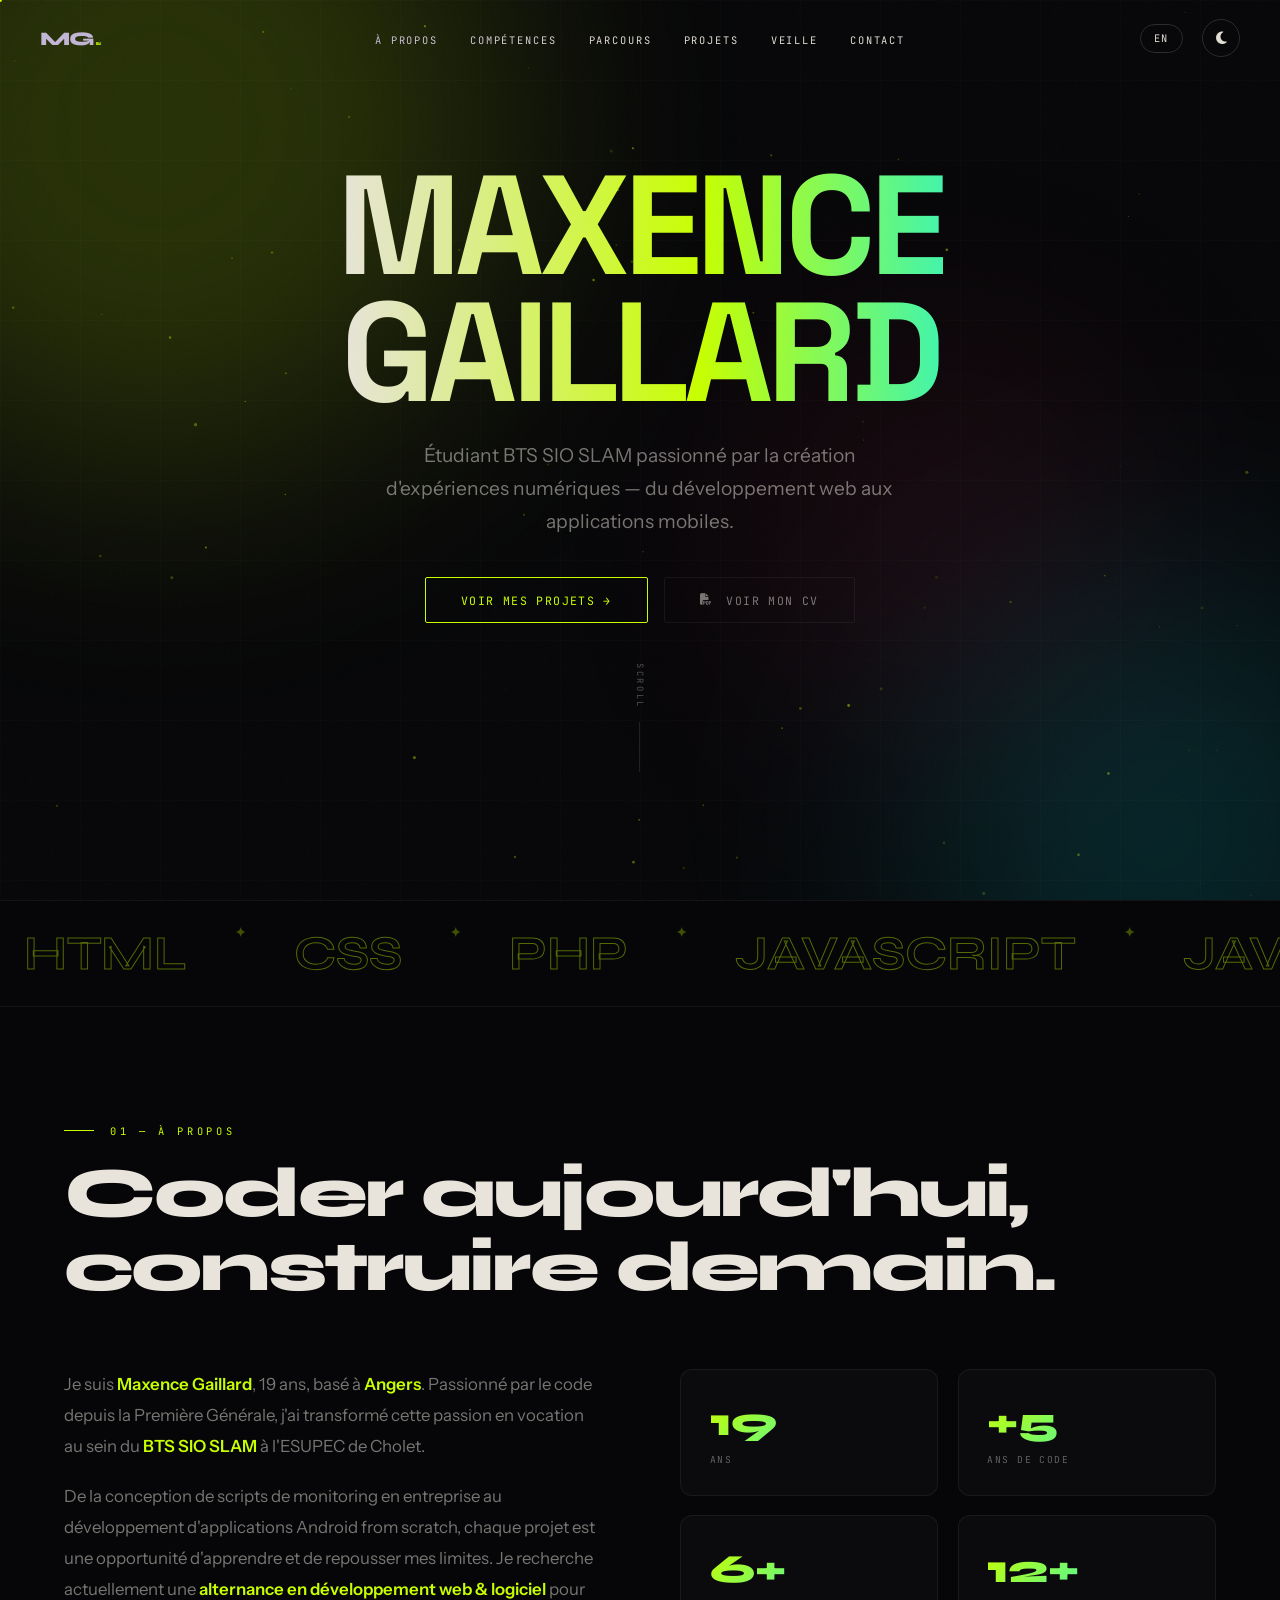
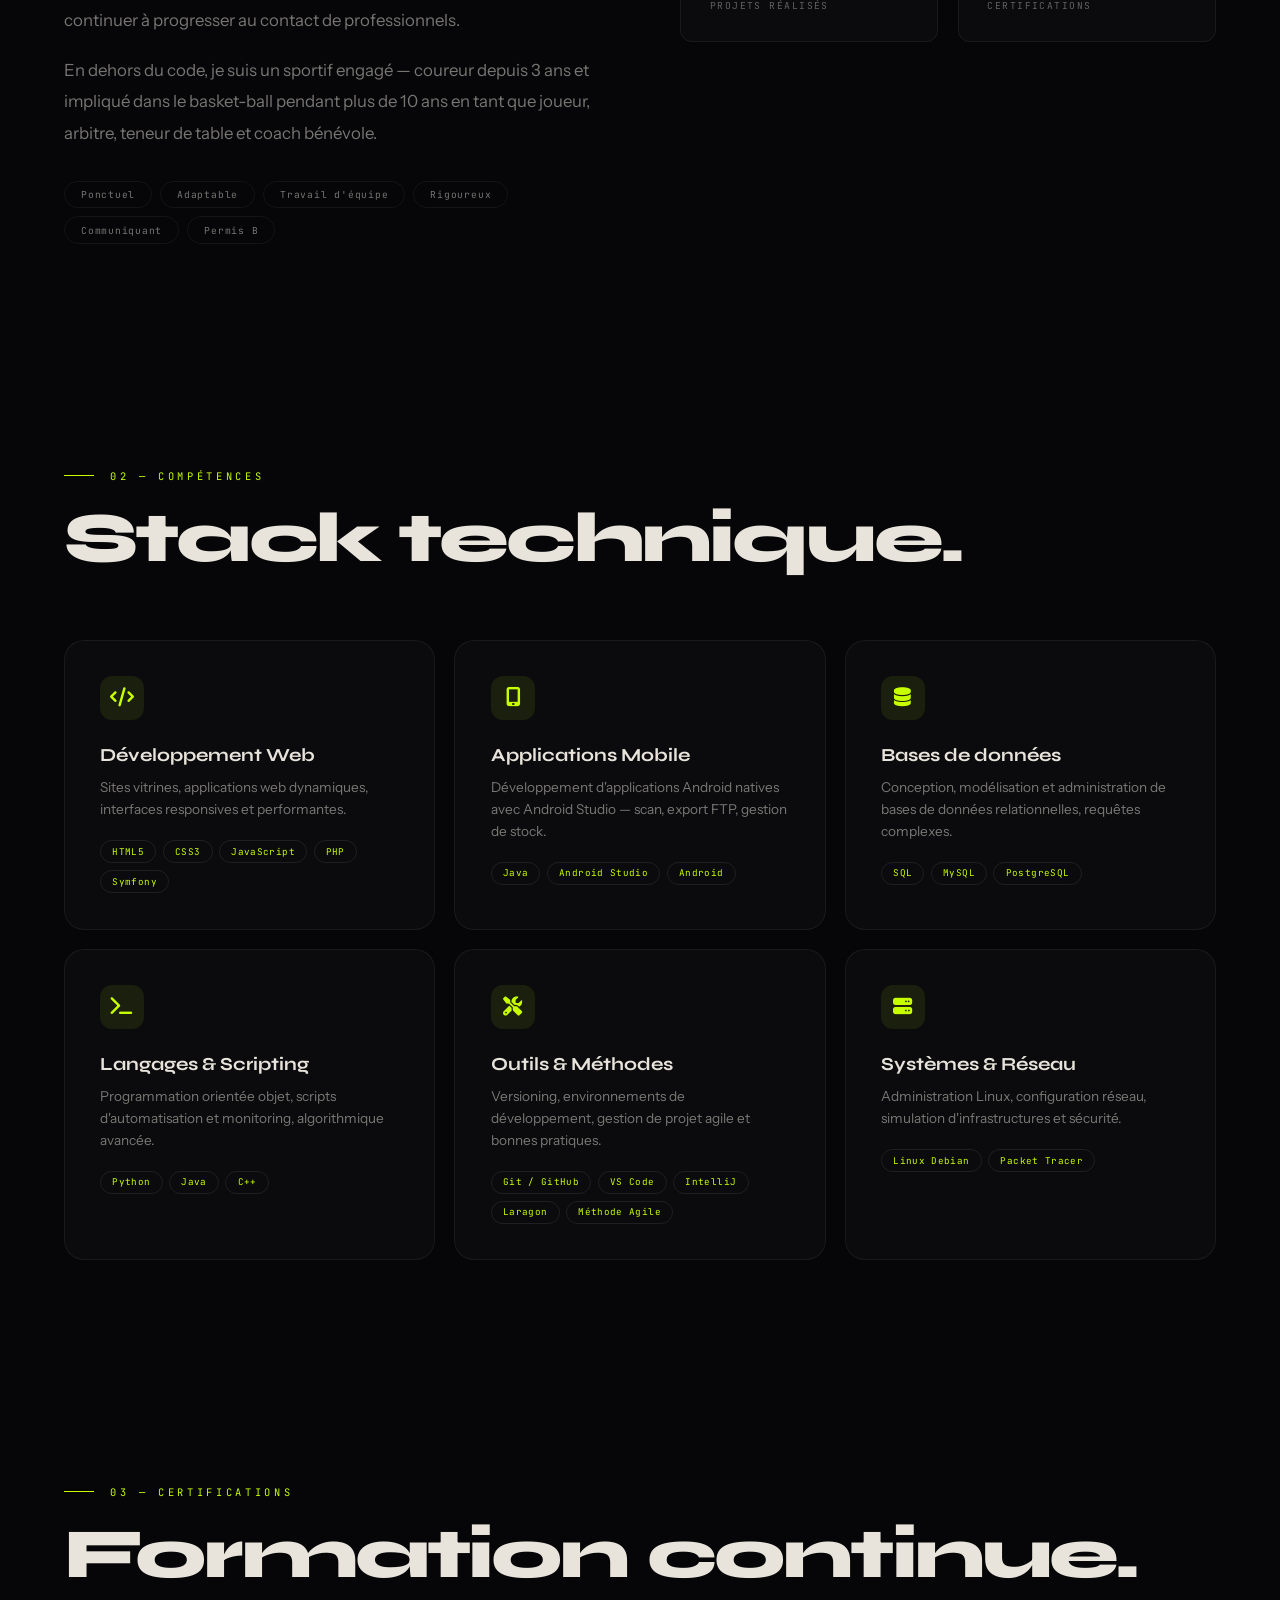
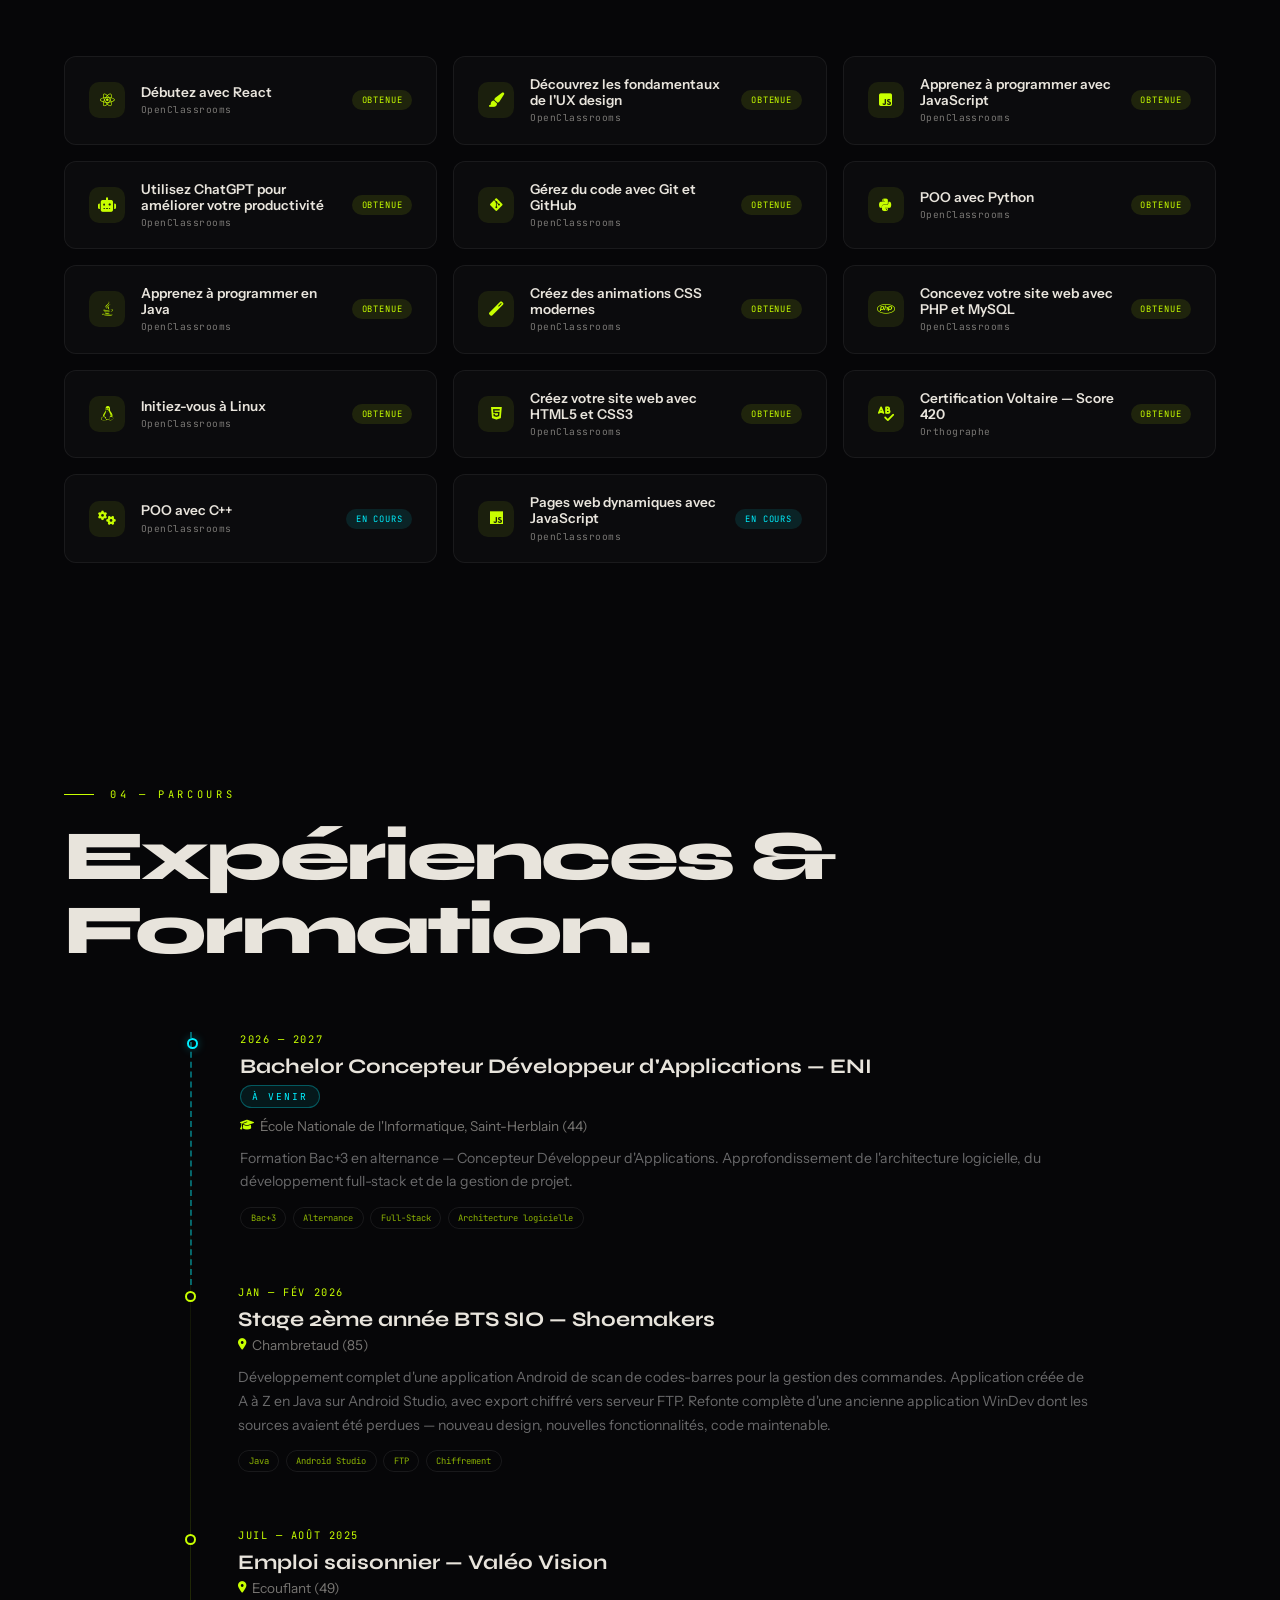
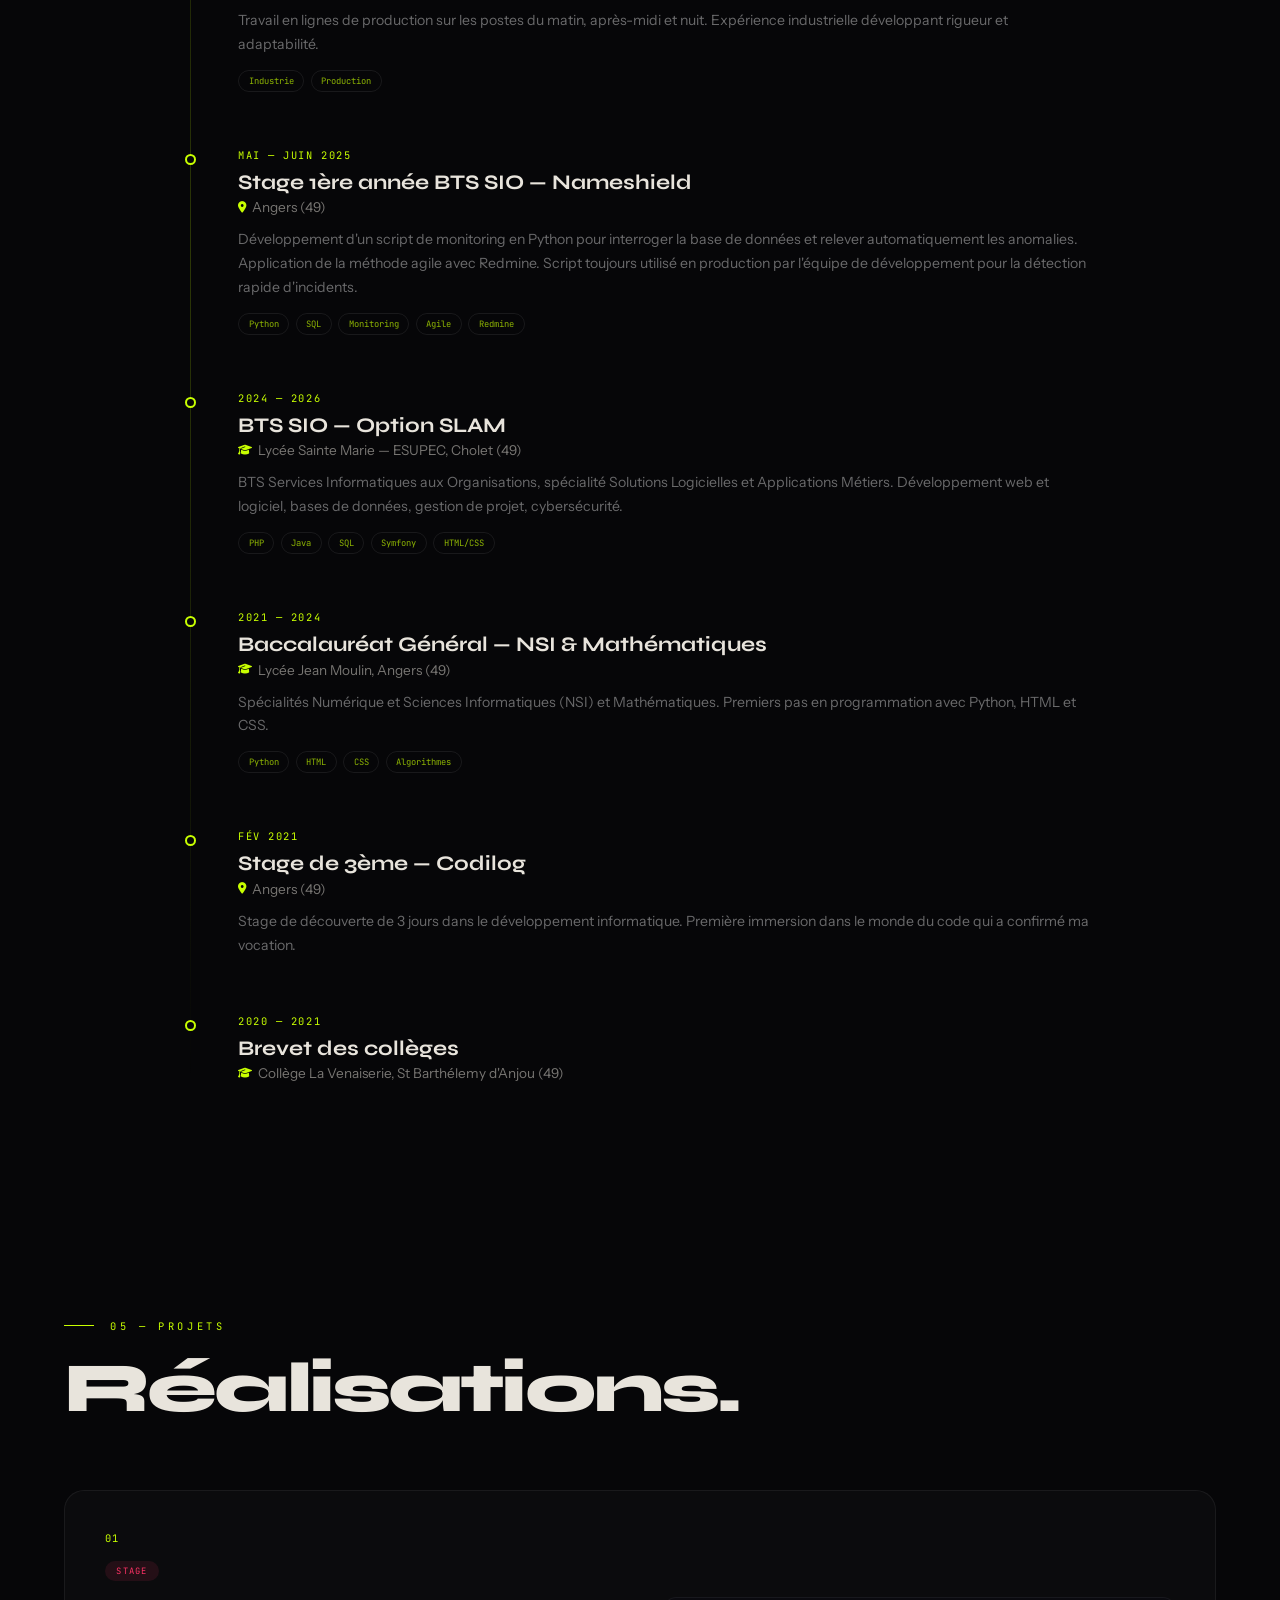
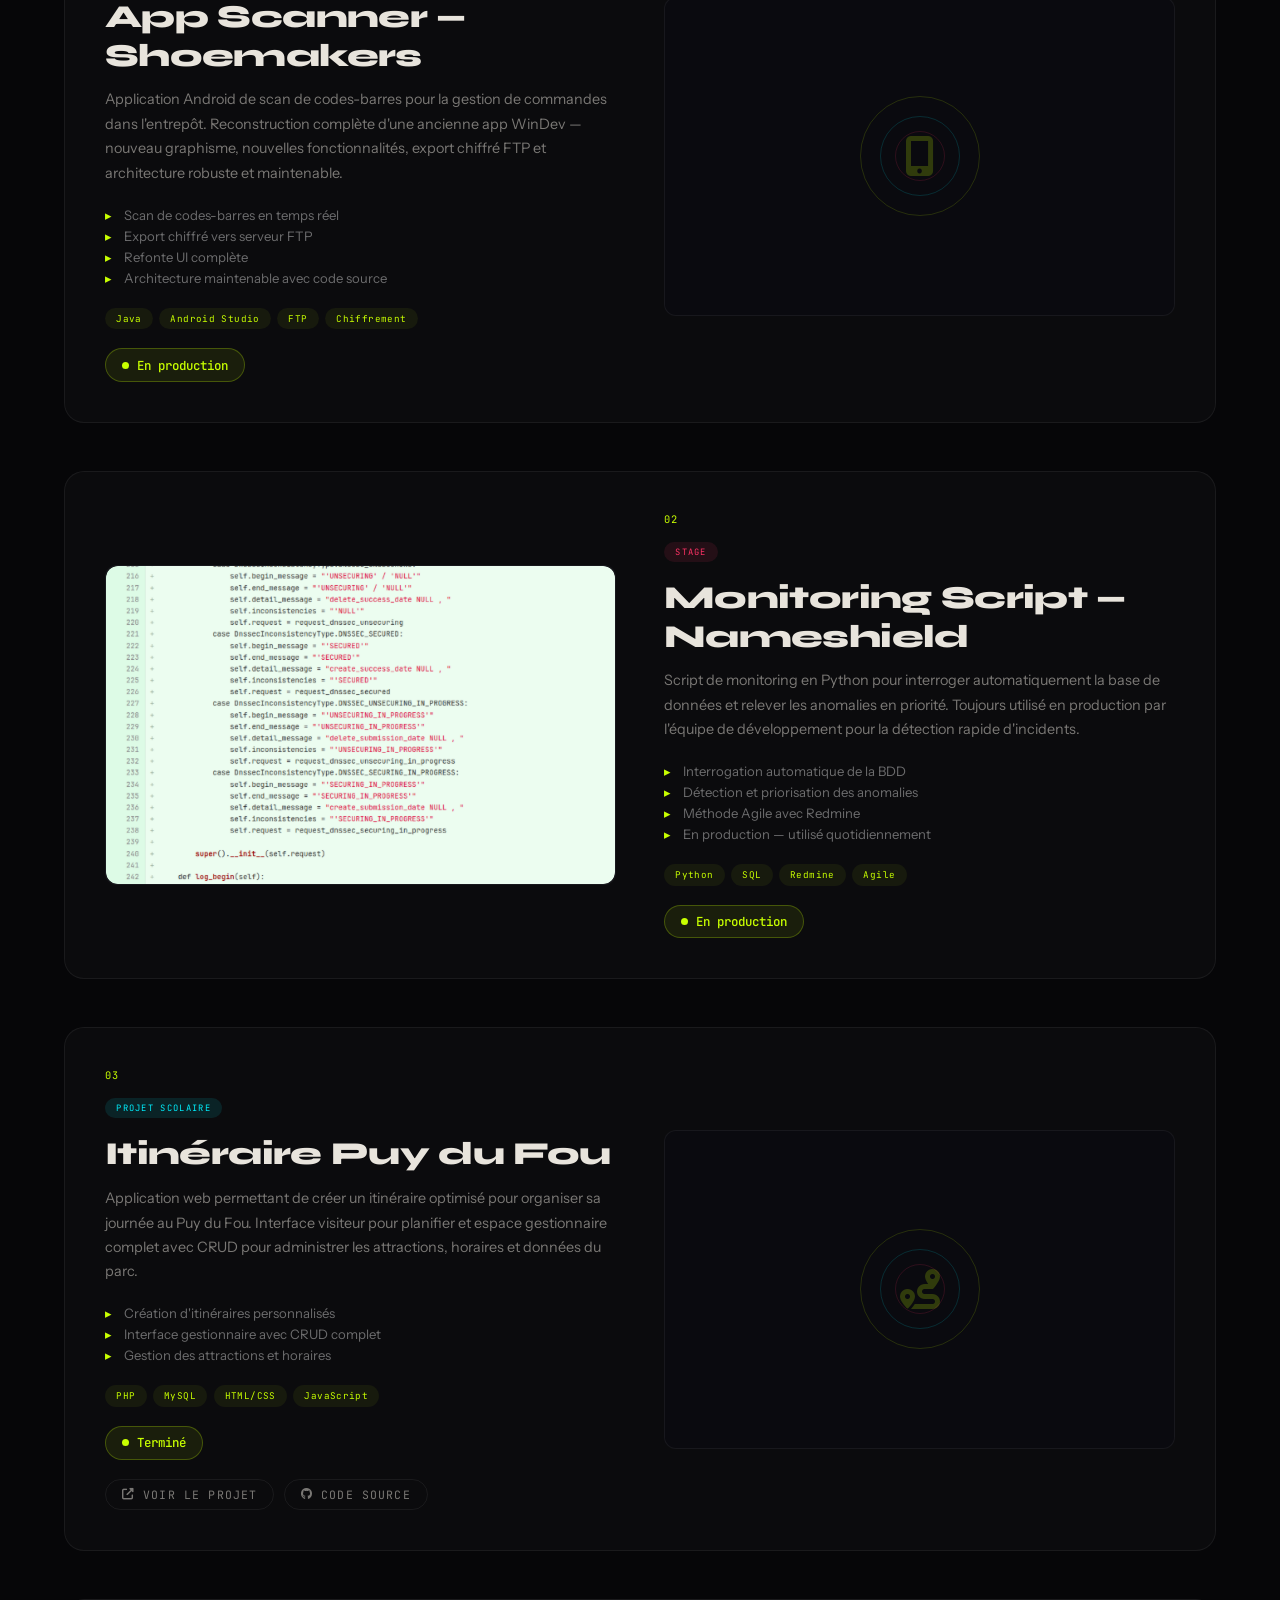
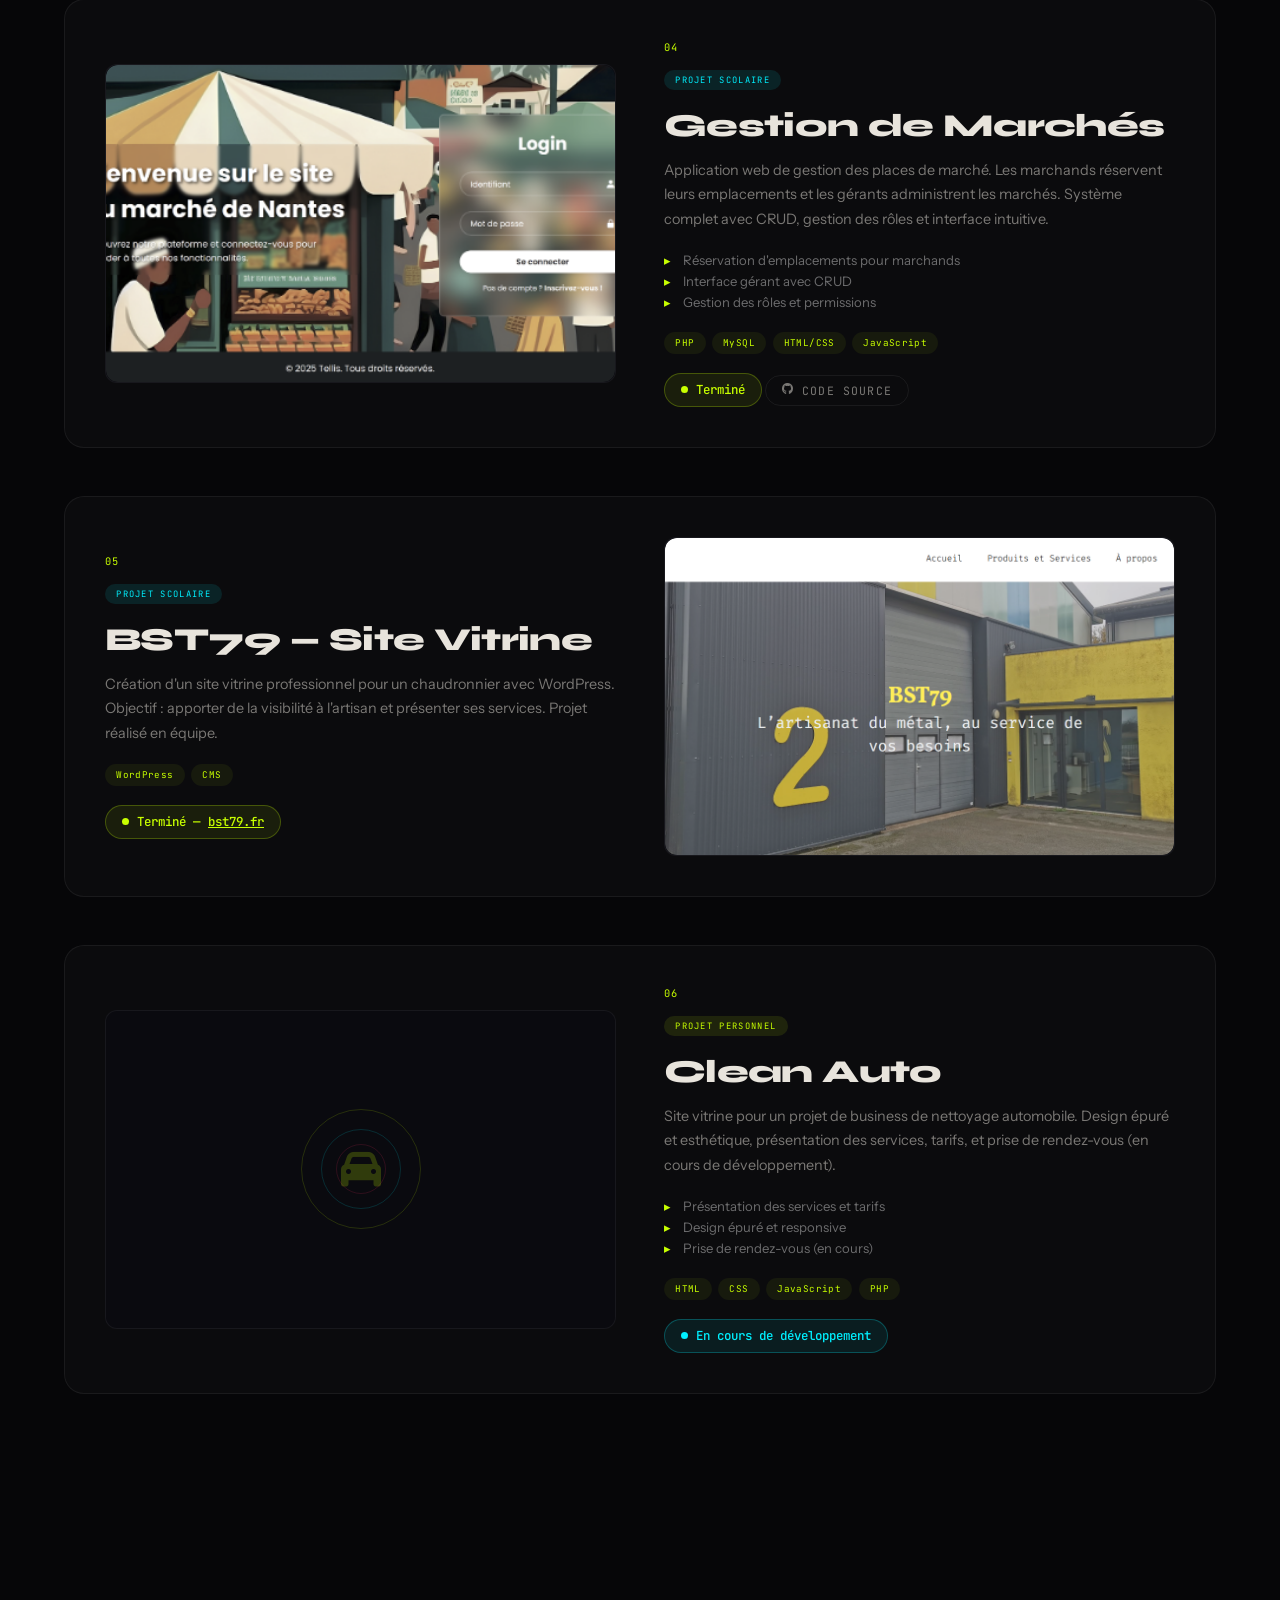
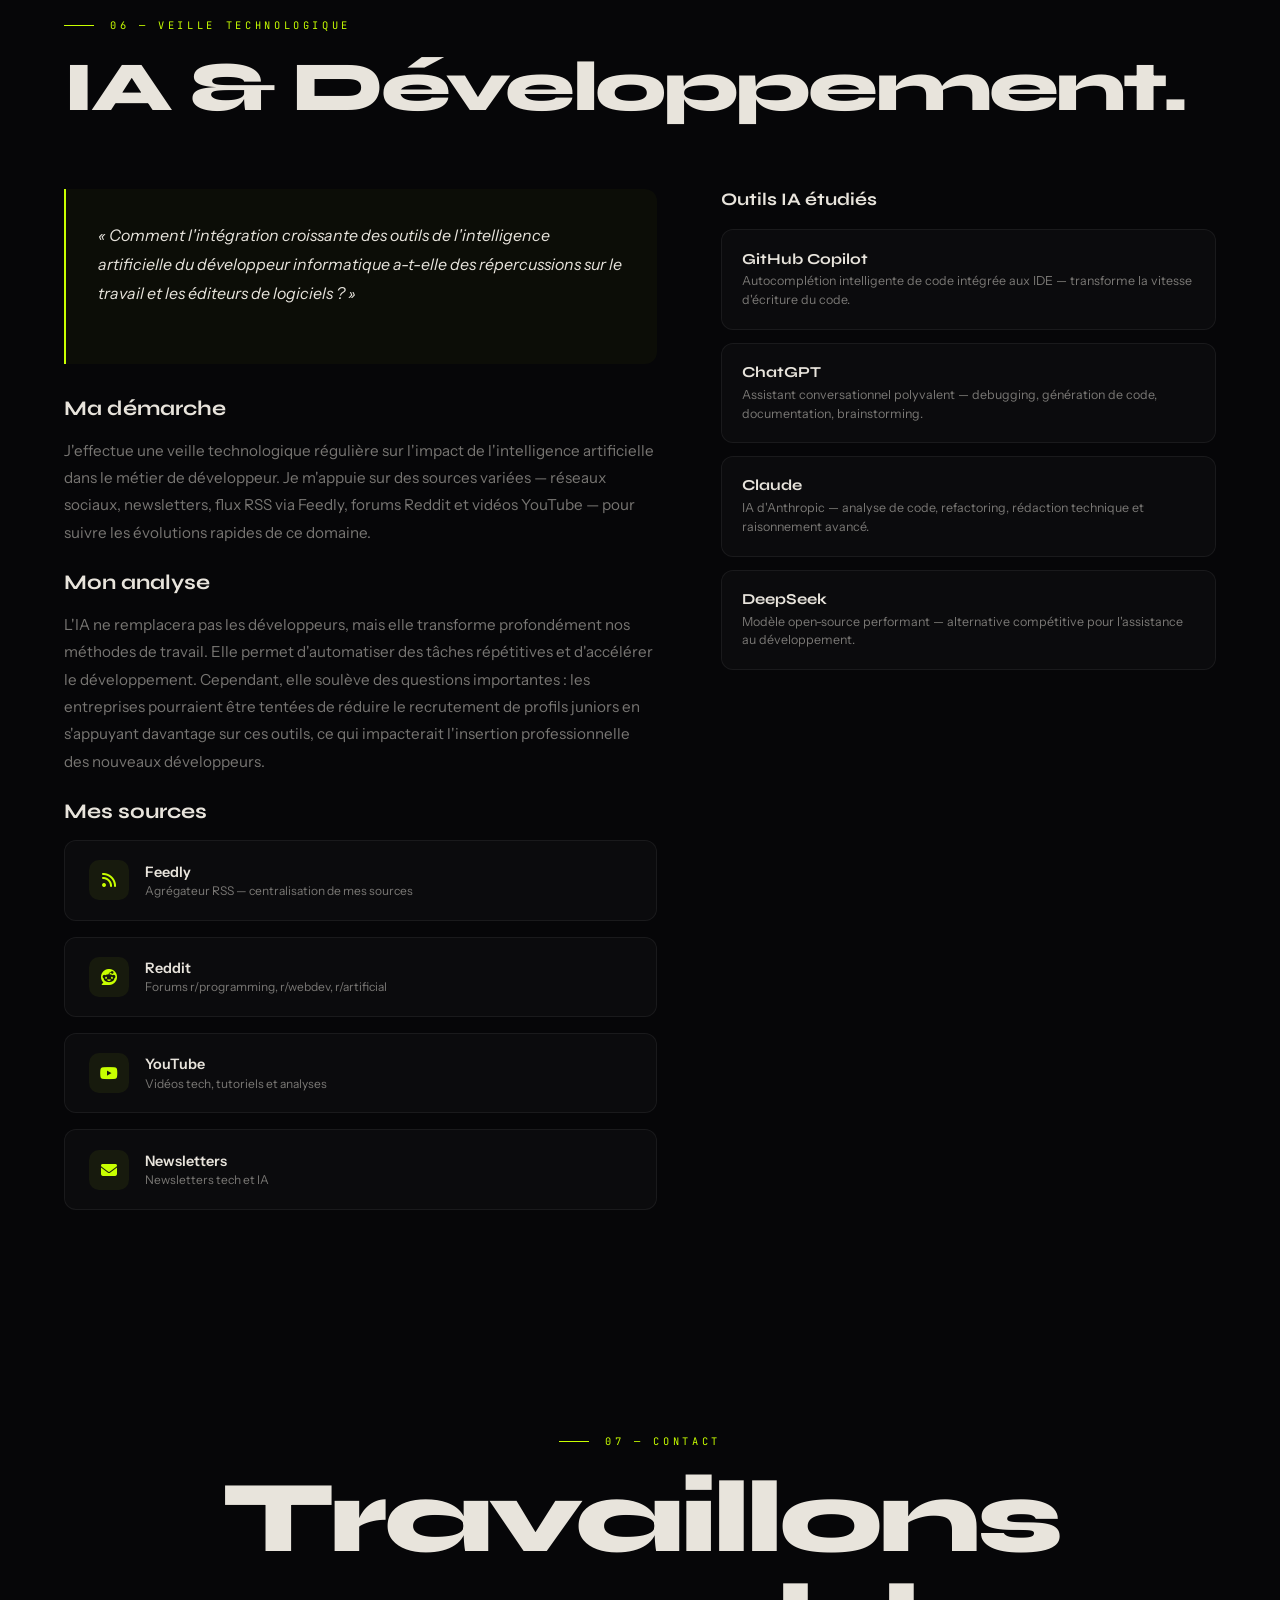
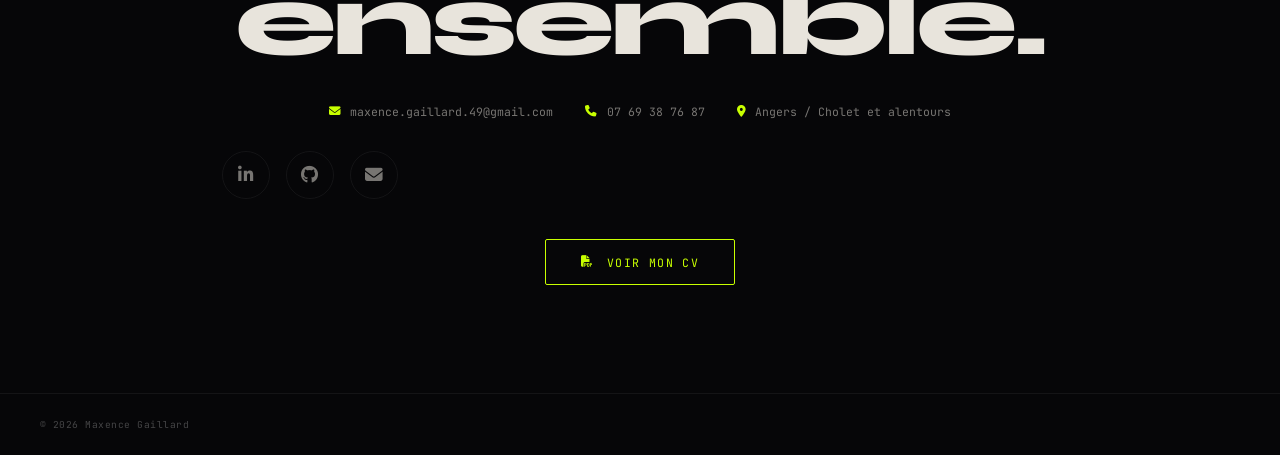
==== index.html @ 8c9ff072 "Ajout screenshots projets Nameshield, BST79, Marchés Co-Authored-By: Claude Opus 4.6 <noreply@anthro" ====
<!DOCTYPE html>
<html lang="fr" data-lang="fr">

<head>
  <meta charset="UTF-8">
  <meta name="viewport" content="width=device-width, initial-scale=1.0">
  <title>Maxence Gaillard — Portfolio</title>
  <meta name="description" content="Portfolio de Maxence Gaillard">
  <link rel="icon" type="image/x-icon" href="assets/images/favicon.ico">
  <link
    href="https://fonts.googleapis.com/css2?family=Space+Grotesk:wght@400;500;600;700&family=Syne:wght@400;500;600;700;800&family=JetBrains+Mono:ital,wght@0,400;0,500;0,700;1,400&family=Instrument+Sans:wght@400;500;600;700&display=swap"
    rel="stylesheet">
  <link rel="stylesheet" href="https://cdnjs.cloudflare.com/ajax/libs/font-awesome/6.5.1/css/all.min.css">
  <link rel="stylesheet" href="style.css">
</head>

<body>

  <!-- ═══ PRELOADER ═══ -->
  <div class="preloader" id="preloader">
    <div class="preloader-initials"><span>M</span><span>G</span></div>
    <div class="preloader-line"></div>
    <div class="preloader-counter" id="preloaderCount">loading...</div>
  </div>

  <!-- ═══ OVERLAYS ═══ -->
  <div class="noise"></div>
  <div class="grid-overlay"></div>
  <canvas id="particles"></canvas>
  <div class="cursor" id="cursor"></div>
  <div class="cursor-dot" id="cursorDot"></div>

  <!-- ═══ NAV MORPH OVERLAY ═══ -->
  <div class="nav-morph-overlay" id="navOverlay"></div>

  <!-- ═══ NAVIGATION ═══ -->
  <nav>
    <div class="nav-logo magnetic">MG<span class="dot">.</span></div>
    <ul class="nav-center">
      <li><a href="#about" class="magnetic" data-fr="À propos" data-en="About">À propos</a></li>
      <li><a href="#skills" class="magnetic" data-fr="Compétences" data-en="Skills">Compétences</a></li>
      <li><a href="#parcours" class="magnetic" data-fr="Parcours" data-en="Journey">Parcours</a></li>
      <li><a href="#projects" class="magnetic" data-fr="Projets" data-en="Projects">Projets</a></li>
      <li><a href="#veille" class="magnetic" data-fr="Veille" data-en="Tech Watch">Veille</a></li>
      <li><a href="#contact" class="magnetic" data-fr="Contact" data-en="Contact">Contact</a></li>
    </ul>
    <div class="nav-right">
      <button class="lang-toggle magnetic" id="langToggle" data-fr="EN" data-en="FR">EN</button>
      <button class="theme-toggle magnetic" id="themeToggle" aria-label="Toggle theme">
        <i class="fas fa-moon icon-moon"></i>
        <i class="fas fa-sun icon-sun"></i>
      </button>
    </div>
  </nav>

  <!-- Theme transition overlay -->
  <div class="theme-transition-overlay" id="themeOverlay"></div>
  <div class="theme-rays" id="themeRays"></div>

  <!-- ═══ HERO ═══ -->
  <section id="hero">
    <div class="hero-orb orb1"></div>
    <div class="hero-orb orb2"></div>
    <div class="hero-orb orb3"></div>

    <div class="hero-content">
      <h1 class="hero-name">
        <span class="line"><span>MAXENCE</span></span>
        <span class="line"><span class="accent-text">GAILLARD</span></span>
      </h1>
      <p class="hero-sub"
        data-fr="Étudiant BTS SIO SLAM passionné par la création d'expériences numériques — du développement web aux applications mobiles."
        data-en="BTS SIO SLAM student passionate about creating digital experiences — from web development to mobile applications.">
        Étudiant BTS SIO SLAM passionné par la création d'expériences numériques — du développement web aux applications
        mobiles.</p>
      <div class="hero-actions">
        <a href="#projects" class="btn-primary magnetic" data-fr="Voir mes projets →" data-en="View my projects →">Voir
          mes projets →</a>
        <a href="cv.html" target="_blank" class="btn-secondary magnetic"
          data-fr="<i class='fas fa-file-pdf'></i> Voir mon CV"
          data-en="<i class='fas fa-file-pdf'></i> View my CV"><i class="fas fa-file-pdf"></i> Voir mon CV</a>
      </div>
      <div class="hero-scroll">
        <span data-fr="Scroll" data-en="Scroll">Scroll</span>
        <div class="line"></div>
      </div>
    </div>
  </section>

  <!-- ═══ MARQUEE ═══ -->
  <div class="marquee">
    <div class="marquee-track">
      <span>HTML</span><span class="dot">✦</span>
      <span>CSS</span><span class="dot">✦</span>
      <span>PHP</span><span class="dot">✦</span>
      <span>JAVASCRIPT</span><span class="dot">✦</span>
      <span>JAVA</span><span class="dot">✦</span>
      <span>PYTHON</span><span class="dot">✦</span>
      <span>SQL</span><span class="dot">✦</span>
      <span>SYMFONY</span><span class="dot">✦</span>
      <span>ANDROID</span><span class="dot">✦</span>
      <span>C++</span><span class="dot">✦</span>
      <span>GIT</span><span class="dot">✦</span>
      <span>LINUX</span><span class="dot">✦</span>
      <span>HTML</span><span class="dot">✦</span>
      <span>CSS</span><span class="dot">✦</span>
      <span>PHP</span><span class="dot">✦</span>
      <span>JAVASCRIPT</span><span class="dot">✦</span>
      <span>JAVA</span><span class="dot">✦</span>
      <span>PYTHON</span><span class="dot">✦</span>
      <span>SQL</span><span class="dot">✦</span>
      <span>SYMFONY</span><span class="dot">✦</span>
      <span>ANDROID</span><span class="dot">✦</span>
      <span>C++</span><span class="dot">✦</span>
      <span>GIT</span><span class="dot">✦</span>
      <span>LINUX</span><span class="dot">✦</span>
    </div>
  </div>

  <!-- ═══ ABOUT ═══ -->
  <section id="about" class="section">
    <div class="section-header reveal">
      <div class="section-label" data-fr="01 — À propos" data-en="01 — About">01 — À propos</div>
      <h2 class="section-title" data-fr="Coder aujourd'hui,<br>construire demain."
        data-en="Code today,<br>build tomorrow.">Coder aujourd'hui,<br>construire demain.</h2>
    </div>
    <div class="about-grid">
      <div class="about-text reveal">
        <p data-fr="Je suis <strong>Maxence Gaillard</strong>, 19 ans, basé à <strong>Angers</strong>. Passionné par le code depuis la Première Générale, j'ai transformé cette passion en vocation au sein du <strong>BTS SIO SLAM</strong> à l'ESUPEC de Cholet."
          data-en="I'm <strong>Maxence Gaillard</strong>, 19, based in <strong>Angers, France</strong>. Passionate about coding since high school, I turned this passion into a vocation in the <strong>BTS SIO SLAM</strong> program at ESUPEC, Cholet.">
          Je suis <strong>Maxence Gaillard</strong>, 19 ans, basé à <strong>Angers</strong>. Passionné par le code
          depuis la Première Générale, j'ai transformé cette passion en vocation au sein du <strong>BTS SIO
            SLAM</strong> à l'ESUPEC de Cholet.</p>
        <p data-fr="De la conception de scripts de monitoring en entreprise au développement d'applications Android from scratch, chaque projet est une opportunité d'apprendre et de repousser mes limites. Je recherche actuellement une <strong>alternance en développement web & logiciel</strong> pour continuer à progresser au contact de professionnels."
          data-en="From designing monitoring scripts in production environments to developing Android applications from scratch, every project is an opportunity to learn and push my limits. I'm currently seeking an <strong>apprenticeship in web & software development</strong> to keep growing alongside professionals.">
          De la conception de scripts de monitoring en entreprise au développement d'applications Android from scratch,
          chaque projet est une opportunité d'apprendre et de repousser mes limites. Je recherche actuellement une
          <strong>alternance en développement web & logiciel</strong> pour continuer à progresser au contact de
          professionnels.</p>
        <p data-fr="En dehors du code, je suis un sportif engagé — coureur depuis 3 ans et impliqué dans le basket-ball pendant plus de 10 ans en tant que joueur, arbitre, teneur de table et coach bénévole."
          data-en="Outside of coding, I'm a committed athlete — running for 3 years and involved in basketball for over 10 years as a player, referee, scorekeeper, and volunteer coach.">
          En dehors du code, je suis un sportif engagé — coureur depuis 3 ans et impliqué dans le basket-ball pendant
          plus de 10 ans en tant que joueur, arbitre, teneur de table et coach bénévole.</p>
        <div class="about-qualities">
          <span class="quality-tag" data-fr="Ponctuel" data-en="Punctual">Ponctuel</span>
          <span class="quality-tag" data-fr="Adaptable" data-en="Adaptable">Adaptable</span>
          <span class="quality-tag" data-fr="Travail d'équipe" data-en="Teamwork">Travail d'équipe</span>
          <span class="quality-tag" data-fr="Rigoureux" data-en="Rigorous">Rigoureux</span>
          <span class="quality-tag" data-fr="Communiquant" data-en="Communicative">Communiquant</span>
          <span class="quality-tag" data-fr="Permis B" data-en="Driver's License">Permis B</span>
        </div>
      </div>
      <div class="about-stats">
        <div class="stat reveal reveal-stagger" style="--i:0">
          <div class="stat-val">19</div>
          <div class="stat-lbl" data-fr="ans" data-en="years old">ans</div>
        </div>
        <div class="stat reveal reveal-stagger" style="--i:1">
          <div class="stat-val">+5</div>
          <div class="stat-lbl" data-fr="ans de code" data-en="years coding">ans de code</div>
        </div>
        <div class="stat reveal reveal-stagger" style="--i:2">
          <div class="stat-val">6+</div>
          <div class="stat-lbl" data-fr="projets réalisés" data-en="projects completed">projets réalisés</div>
        </div>
        <div class="stat reveal reveal-stagger" style="--i:3">
          <div class="stat-val">12+</div>
          <div class="stat-lbl" data-fr="certifications" data-en="certifications">certifications</div>
        </div>
      </div>
    </div>
  </section>

  <!-- ═══ SKILLS ═══ -->
  <section id="skills" class="section">
    <div class="section-header reveal">
      <div class="section-label" data-fr="02 — Compétences" data-en="02 — Skills">02 — Compétences</div>
      <h2 class="section-title" data-fr="Stack technique." data-en="Tech stack.">Stack technique.</h2>
    </div>
    <div class="skills-grid">
      <div class="skill-card reveal reveal-stagger" style="--i:0">
        <div class="skill-card-icon"><i class="fas fa-code"></i></div>
        <div class="skill-card-name" data-fr="Développement Web" data-en="Web Development">Développement Web</div>
        <div class="skill-card-desc"
          data-fr="Sites vitrines, applications web dynamiques, interfaces responsives et performantes."
          data-en="Showcase websites, dynamic web applications, responsive and performant interfaces.">Sites vitrines,
          applications web dynamiques, interfaces responsives et performantes.</div>
        <div class="skill-tags">
          <span class="skill-tag">HTML5</span><span class="skill-tag">CSS3</span>
          <span class="skill-tag">JavaScript</span><span class="skill-tag">PHP</span>
          <span class="skill-tag">Symfony</span>
        </div>
      </div>
      <div class="skill-card reveal reveal-stagger" style="--i:1">
        <div class="skill-card-icon"><i class="fas fa-mobile-alt"></i></div>
        <div class="skill-card-name" data-fr="Applications Mobile" data-en="Mobile Applications">Applications Mobile
        </div>
        <div class="skill-card-desc"
          data-fr="Développement d'applications Android natives avec Android Studio — scan, export FTP, gestion de stock."
          data-en="Native Android app development with Android Studio — scanning, FTP export, stock management.">
          Développement d'applications Android natives avec Android Studio — scan, export FTP, gestion de stock.</div>
        <div class="skill-tags">
          <span class="skill-tag">Java</span><span class="skill-tag">Android Studio</span>
          <span class="skill-tag">Android</span>
        </div>
      </div>
      <div class="skill-card reveal reveal-stagger" style="--i:2">
        <div class="skill-card-icon"><i class="fas fa-database"></i></div>
        <div class="skill-card-name" data-fr="Bases de données" data-en="Databases">Bases de données</div>
        <div class="skill-card-desc"
          data-fr="Conception, modélisation et administration de bases de données relationnelles, requêtes complexes."
          data-en="Design, modeling and administration of relational databases, complex queries.">Conception,
          modélisation et administration de bases de données relationnelles, requêtes complexes.</div>
        <div class="skill-tags">
          <span class="skill-tag">SQL</span><span class="skill-tag">MySQL</span>
          <span class="skill-tag">PostgreSQL</span>
        </div>
      </div>
      <div class="skill-card reveal reveal-stagger" style="--i:3">
        <div class="skill-card-icon"><i class="fas fa-terminal"></i></div>
        <div class="skill-card-name" data-fr="Langages & Scripting" data-en="Languages & Scripting">Langages & Scripting
        </div>
        <div class="skill-card-desc"
          data-fr="Programmation orientée objet, scripts d'automatisation et monitoring, algorithmique avancée."
          data-en="Object-oriented programming, automation and monitoring scripts, advanced algorithms.">Programmation
          orientée objet, scripts d'automatisation et monitoring, algorithmique avancée.</div>
        <div class="skill-tags">
          <span class="skill-tag">Python</span><span class="skill-tag">Java</span>
          <span class="skill-tag">C++</span>
        </div>
      </div>
      <div class="skill-card reveal reveal-stagger" style="--i:4">
        <div class="skill-card-icon"><i class="fas fa-tools"></i></div>
        <div class="skill-card-name" data-fr="Outils & Méthodes" data-en="Tools & Methods">Outils & Méthodes</div>
        <div class="skill-card-desc"
          data-fr="Versioning, environnements de développement, gestion de projet agile et bonnes pratiques."
          data-en="Version control, development environments, agile project management and best practices.">Versioning,
          environnements de développement, gestion de projet agile et bonnes pratiques.</div>
        <div class="skill-tags">
          <span class="skill-tag">Git / GitHub</span><span class="skill-tag">VS Code</span>
          <span class="skill-tag">IntelliJ</span><span class="skill-tag">Laragon</span>
          <span class="skill-tag">Méthode Agile</span>
        </div>
      </div>
      <div class="skill-card reveal reveal-stagger" style="--i:5">
        <div class="skill-card-icon"><i class="fas fa-server"></i></div>
        <div class="skill-card-name" data-fr="Systèmes & Réseau" data-en="Systems & Networking">Systèmes & Réseau</div>
        <div class="skill-card-desc"
          data-fr="Administration Linux, configuration réseau, simulation d'infrastructures et sécurité."
          data-en="Linux administration, network configuration, infrastructure simulation and security.">Administration
          Linux, configuration réseau, simulation d'infrastructures et sécurité.</div>
        <div class="skill-tags">
          <span class="skill-tag">Linux Debian</span><span class="skill-tag">Packet Tracer</span>
        </div>
      </div>
    </div>
  </section>

  <!-- ═══ CERTIFICATIONS ═══ -->
  <section id="certifications" class="section">
    <div class="section-header reveal">
      <div class="section-label" data-fr="03 — Certifications" data-en="03 — Certifications">03 — Certifications</div>
      <h2 class="section-title" data-fr="Formation continue." data-en="Continuous learning.">Formation continue.</h2>
    </div>
    <div class="certs-grid">
      <a href="https://openclassrooms.com/fr/courses/7008001-debutez-avec-react" target="_blank"
        class="cert-item reveal reveal-stagger" style="--i:0">
        <div class="cert-icon"><i class="fab fa-react"></i></div>
        <div class="cert-info">
          <div class="cert-name">Débutez avec React</div>
          <div class="cert-platform">OpenClassrooms</div>
        </div>
        <div class="cert-status" data-fr="Obtenue" data-en="Completed">Obtenue</div>
      </a>
      <a href="https://openclassrooms.com/fr/courses/5249006-decouvrez-les-fondamentaux-de-lux-design" target="_blank"
        class="cert-item reveal reveal-stagger" style="--i:1">
        <div class="cert-icon"><i class="fas fa-paint-brush"></i></div>
        <div class="cert-info">
          <div class="cert-name" data-fr="Découvrez les fondamentaux de l'UX design" data-en="UX Design Fundamentals">
            Découvrez les fondamentaux de l'UX design</div>
          <div class="cert-platform">OpenClassrooms</div>
        </div>
        <div class="cert-status" data-fr="Obtenue" data-en="Completed">Obtenue</div>
      </a>
      <a href="https://openclassrooms.com/fr/courses/7696886-apprenez-a-programmer-avec-javascript" target="_blank"
        class="cert-item reveal reveal-stagger" style="--i:2">
        <div class="cert-icon"><i class="fab fa-js-square"></i></div>
        <div class="cert-info">
          <div class="cert-name" data-fr="Apprenez à programmer avec JavaScript"
            data-en="Learn to Program with JavaScript">Apprenez à programmer avec JavaScript</div>
          <div class="cert-platform">OpenClassrooms</div>
        </div>
        <div class="cert-status" data-fr="Obtenue" data-en="Completed">Obtenue</div>
      </a>
      <a href="https://openclassrooms.com/fr/courses/8204091-utilisez-chatgpt-pour-ameliorer-votre-productivite"
        target="_blank" class="cert-item reveal reveal-stagger" style="--i:3">
        <div class="cert-icon"><i class="fas fa-robot"></i></div>
        <div class="cert-info">
          <div class="cert-name" data-fr="Utilisez ChatGPT pour améliorer votre productivité"
            data-en="Use ChatGPT to Boost Productivity">Utilisez ChatGPT pour améliorer votre productivité</div>
          <div class="cert-platform">OpenClassrooms</div>
        </div>
        <div class="cert-status" data-fr="Obtenue" data-en="Completed">Obtenue</div>
      </a>
      <a href="https://openclassrooms.com/fr/courses/7162856-gerez-du-code-avec-git-et-github" target="_blank"
        class="cert-item reveal reveal-stagger" style="--i:4">
        <div class="cert-icon"><i class="fab fa-git-alt"></i></div>
        <div class="cert-info">
          <div class="cert-name" data-fr="Gérez du code avec Git et GitHub" data-en="Manage Code with Git and GitHub">
            Gérez du code avec Git et GitHub</div>
          <div class="cert-platform">OpenClassrooms</div>
        </div>
        <div class="cert-status" data-fr="Obtenue" data-en="Completed">Obtenue</div>
      </a>
      <a href="https://openclassrooms.com/fr/courses/7150616-apprenez-la-programmation-orientee-objet-avec-python"
        target="_blank" class="cert-item reveal reveal-stagger" style="--i:5">
        <div class="cert-icon"><i class="fab fa-python"></i></div>
        <div class="cert-info">
          <div class="cert-name" data-fr="POO avec Python" data-en="OOP with Python">POO avec Python</div>
          <div class="cert-platform">OpenClassrooms</div>
        </div>
        <div class="cert-status" data-fr="Obtenue" data-en="Completed">Obtenue</div>
      </a>
      <a href="https://openclassrooms.com/fr/courses/6045521-apprenez-a-programmer-en-java" target="_blank"
        class="cert-item reveal reveal-stagger" style="--i:6">
        <div class="cert-icon"><i class="fab fa-java"></i></div>
        <div class="cert-info">
          <div class="cert-name" data-fr="Apprenez à programmer en Java" data-en="Learn to Program in Java">Apprenez à
            programmer en Java</div>
          <div class="cert-platform">OpenClassrooms</div>
        </div>
        <div class="cert-status" data-fr="Obtenue" data-en="Completed">Obtenue</div>
      </a>
      <a href="https://openclassrooms.com/fr/courses/5919246-creez-des-animations-css-modernes" target="_blank"
        class="cert-item reveal reveal-stagger" style="--i:7">
        <div class="cert-icon"><i class="fas fa-magic"></i></div>
        <div class="cert-info">
          <div class="cert-name" data-fr="Créez des animations CSS modernes" data-en="Create Modern CSS Animations">
            Créez des animations CSS modernes</div>
          <div class="cert-platform">OpenClassrooms</div>
        </div>
        <div class="cert-status" data-fr="Obtenue" data-en="Completed">Obtenue</div>
      </a>
      <a href="https://openclassrooms.com/fr/courses/918836-concevez-votre-site-web-avec-php-et-mysql" target="_blank"
        class="cert-item reveal reveal-stagger" style="--i:8">
        <div class="cert-icon"><i class="fab fa-php"></i></div>
        <div class="cert-info">
          <div class="cert-name" data-fr="Concevez votre site web avec PHP et MySQL"
            data-en="Build Your Website with PHP & MySQL">Concevez votre site web avec PHP et MySQL</div>
          <div class="cert-platform">OpenClassrooms</div>
        </div>
        <div class="cert-status" data-fr="Obtenue" data-en="Completed">Obtenue</div>
      </a>
      <a href="https://openclassrooms.com/fr/courses/7170491-initiez-vous-a-linux" target="_blank"
        class="cert-item reveal reveal-stagger" style="--i:9">
        <div class="cert-icon"><i class="fab fa-linux"></i></div>
        <div class="cert-info">
          <div class="cert-name" data-fr="Initiez-vous à Linux" data-en="Get Started with Linux">Initiez-vous à Linux
          </div>
          <div class="cert-platform">OpenClassrooms</div>
        </div>
        <div class="cert-status" data-fr="Obtenue" data-en="Completed">Obtenue</div>
      </a>
      <a href="https://openclassrooms.com/fr/courses/1603881-creez-votre-site-web-avec-html5-et-css3" target="_blank"
        class="cert-item reveal reveal-stagger" style="--i:10">
        <div class="cert-icon"><i class="fab fa-html5"></i></div>
        <div class="cert-info">
          <div class="cert-name" data-fr="Créez votre site web avec HTML5 et CSS3"
            data-en="Build Your Website with HTML5 & CSS3">Créez votre site web avec HTML5 et CSS3</div>
          <div class="cert-platform">OpenClassrooms</div>
        </div>
        <div class="cert-status" data-fr="Obtenue" data-en="Completed">Obtenue</div>
      </a>
      <div class="cert-item reveal reveal-stagger" style="--i:11">
        <div class="cert-icon"><i class="fas fa-spell-check"></i></div>
        <div class="cert-info">
          <div class="cert-name" data-fr="Certification Voltaire — Score 420"
            data-en="Voltaire Certification — Score 420">Certification Voltaire — Score 420</div>
          <div class="cert-platform" data-fr="Orthographe" data-en="French Spelling">Orthographe</div>
        </div>
        <div class="cert-status" data-fr="Obtenue" data-en="Completed">Obtenue</div>
      </div>
      <a href="https://openclassrooms.com/fr/courses/1894236-programmez-en-oriente-objet-avec-c" target="_blank"
        class="cert-item reveal reveal-stagger" style="--i:12">
        <div class="cert-icon"><i class="fas fa-cogs"></i></div>
        <div class="cert-info">
          <div class="cert-name" data-fr="POO avec C++" data-en="OOP with C++">POO avec C++</div>
          <div class="cert-platform">OpenClassrooms</div>
        </div>
        <div class="cert-status in-progress" data-fr="En cours" data-en="In progress">En cours</div>
      </a>
      <a href="https://openclassrooms.com/fr/courses/7697016-creez-des-pages-web-dynamiques-avec-javascript"
        target="_blank" class="cert-item reveal reveal-stagger" style="--i:13">
        <div class="cert-icon"><i class="fab fa-js"></i></div>
        <div class="cert-info">
          <div class="cert-name" data-fr="Pages web dynamiques avec JavaScript"
            data-en="Dynamic Web Pages with JavaScript">Pages web dynamiques avec JavaScript</div>
          <div class="cert-platform">OpenClassrooms</div>
        </div>
        <div class="cert-status in-progress" data-fr="En cours" data-en="In progress">En cours</div>
      </a>
    </div>
  </section>

  <!-- ═══ PARCOURS ═══ -->
  <section id="parcours" class="section">
    <div class="section-header reveal">
      <div class="section-label" data-fr="04 — Parcours" data-en="04 — Journey">04 — Parcours</div>
      <h2 class="section-title" data-fr="Expériences &<br>Formation." data-en="Experience &<br>Education.">Expériences
        &<br>Formation.</h2>
    </div>
    <div class="timeline">
      <div class="tl-item tl-upcoming reveal">
        <div class="tl-dot tl-dot-upcoming"></div>
        <div class="tl-date">2026 — 2027</div>
        <div class="tl-title" data-fr="Bachelor Concepteur Développeur d'Applications — ENI" data-en="Bachelor Application Developer — ENI">Bachelor Concepteur Développeur d'Applications — ENI</div>
        <span class="tl-badge-upcoming" data-fr="À venir" data-en="Upcoming">À venir</span>
        <div class="tl-place"><i class="fas fa-graduation-cap"></i> <span data-fr="École Nationale de l'Informatique, Saint-Herblain (44)" data-en="École Nationale de l'Informatique, Saint-Herblain (44)">École Nationale de l'Informatique, Saint-Herblain (44)</span></div>
        <div class="tl-desc" data-fr="Formation Bac+3 en alternance — Concepteur Développeur d'Applications. Approfondissement de l'architecture logicielle, du développement full-stack et de la gestion de projet." data-en="3-year work-study degree — Application Developer Designer. Deep dive into software architecture, full-stack development, and project management.">Formation Bac+3 en alternance — Concepteur Développeur d'Applications. Approfondissement de l'architecture logicielle, du développement full-stack et de la gestion de projet.</div>
        <div class="tl-tags"><span class="tl-tag">Bac+3</span><span class="tl-tag">Alternance</span><span class="tl-tag">Full-Stack</span><span class="tl-tag">Architecture logicielle</span></div>
      </div>
      <div class="tl-item reveal">
        <div class="tl-dot"></div>
        <div class="tl-date" data-fr="Jan — Fév 2026" data-en="Jan — Feb 2026">Jan — Fév 2026</div>
        <div class="tl-title" data-fr="Stage 2ème année BTS SIO — Shoemakers"
          data-en="2nd Year BTS Internship — Shoemakers">Stage 2ème année BTS SIO — Shoemakers</div>
        <div class="tl-place"><i class="fas fa-map-marker-alt"></i> <span>Chambretaud (85)</span></div>
        <div class="tl-desc"
          data-fr="Développement complet d'une application Android de scan de codes-barres pour la gestion des commandes. Application créée de A à Z en Java sur Android Studio, avec export chiffré vers serveur FTP. Refonte complète d'une ancienne application WinDev dont les sources avaient été perdues — nouveau design, nouvelles fonctionnalités, code maintenable."
          data-en="Full development of an Android barcode scanning app for order management. Built from scratch in Java with Android Studio, featuring encrypted FTP export. Complete rebuild of a legacy WinDev application whose source code was lost — new design, new features, maintainable code.">
          Développement complet d'une application Android de scan de codes-barres pour la gestion des commandes.
          Application créée de A à Z en Java sur Android Studio, avec export chiffré vers serveur FTP. Refonte complète
          d'une ancienne application WinDev dont les sources avaient été perdues — nouveau design, nouvelles
          fonctionnalités, code maintenable.</div>
        <div class="tl-tags"><span class="tl-tag">Java</span><span class="tl-tag">Android Studio</span><span
            class="tl-tag">FTP</span><span class="tl-tag">Chiffrement</span></div>
      </div>
      <div class="tl-item reveal">
        <div class="tl-dot"></div>
        <div class="tl-date" data-fr="Juil — Août 2025" data-en="Jul — Aug 2025">Juil — Août 2025</div>
        <div class="tl-title" data-fr="Emploi saisonnier — Valéo Vision" data-en="Seasonal Work — Valéo Vision">Emploi
          saisonnier — Valéo Vision</div>
        <div class="tl-place"><i class="fas fa-map-marker-alt"></i> <span>Ecouflant (49)</span></div>
        <div class="tl-desc"
          data-fr="Travail en lignes de production sur les postes du matin, après-midi et nuit. Expérience industrielle développant rigueur et adaptabilité."
          data-en="Production line work across morning, afternoon, and night shifts. Industrial experience building discipline and adaptability.">
          Travail en lignes de production sur les postes du matin, après-midi et nuit. Expérience industrielle
          développant rigueur et adaptabilité.</div>
        <div class="tl-tags"><span class="tl-tag">Industrie</span><span class="tl-tag">Production</span></div>
      </div>
      <div class="tl-item reveal">
        <div class="tl-dot"></div>
        <div class="tl-date" data-fr="Mai — Juin 2025" data-en="May — Jun 2025">Mai — Juin 2025</div>
        <div class="tl-title" data-fr="Stage 1ère année BTS SIO — Nameshield"
          data-en="1st Year BTS Internship — Nameshield">Stage 1ère année BTS SIO — Nameshield</div>
        <div class="tl-place"><i class="fas fa-map-marker-alt"></i> <span>Angers (49)</span></div>
        <div class="tl-desc"
          data-fr="Développement d'un script de monitoring en Python pour interroger la base de données et relever automatiquement les anomalies. Application de la méthode agile avec Redmine. Script toujours utilisé en production par l'équipe de développement pour la détection rapide d'incidents."
          data-en="Development of a Python monitoring script to query the database and automatically detect anomalies. Applied Agile methodology with Redmine. Script still actively used in production by the development team for rapid incident detection.">
          Développement d'un script de monitoring en Python pour interroger la base de données et relever
          automatiquement les anomalies. Application de la méthode agile avec Redmine. Script toujours utilisé en
          production par l'équipe de développement pour la détection rapide d'incidents.</div>
        <div class="tl-tags"><span class="tl-tag">Python</span><span class="tl-tag">SQL</span><span
            class="tl-tag">Monitoring</span><span class="tl-tag">Agile</span><span class="tl-tag">Redmine</span></div>
      </div>
      <div class="tl-item reveal">
        <div class="tl-dot"></div>
        <div class="tl-date">2024 — 2026</div>
        <div class="tl-title" data-fr="BTS SIO — Option SLAM" data-en="BTS SIO — SLAM Major">BTS SIO — Option SLAM</div>
        <div class="tl-place"><i class="fas fa-graduation-cap"></i> <span
            data-fr="Lycée Sainte Marie — ESUPEC, Cholet (49)" data-en="Lycée Sainte Marie — ESUPEC, Cholet (49)">Lycée
            Sainte Marie — ESUPEC, Cholet (49)</span></div>
        <div class="tl-desc"
          data-fr="BTS Services Informatiques aux Organisations, spécialité Solutions Logicielles et Applications Métiers. Développement web et logiciel, bases de données, gestion de projet, cybersécurité."
          data-en="IT Services for Organizations diploma, Software Solutions and Business Applications major. Web & software development, databases, project management, cybersecurity.">
          BTS Services Informatiques aux Organisations, spécialité Solutions Logicielles et Applications Métiers.
          Développement web et logiciel, bases de données, gestion de projet, cybersécurité.</div>
        <div class="tl-tags"><span class="tl-tag">PHP</span><span class="tl-tag">Java</span><span
            class="tl-tag">SQL</span><span class="tl-tag">Symfony</span><span class="tl-tag">HTML/CSS</span></div>
      </div>
      <div class="tl-item reveal">
        <div class="tl-dot"></div>
        <div class="tl-date">2021 — 2024</div>
        <div class="tl-title" data-fr="Baccalauréat Général — NSI & Mathématiques"
          data-en="General Baccalaureate — CS & Mathematics">Baccalauréat Général — NSI & Mathématiques</div>
        <div class="tl-place"><i class="fas fa-graduation-cap"></i> <span data-fr="Lycée Jean Moulin, Angers (49)"
            data-en="Lycée Jean Moulin, Angers (49)">Lycée Jean Moulin, Angers (49)</span></div>
        <div class="tl-desc"
          data-fr="Spécialités Numérique et Sciences Informatiques (NSI) et Mathématiques. Premiers pas en programmation avec Python, HTML et CSS."
          data-en="Specialization in Computer Science (NSI) and Mathematics. First steps in programming with Python, HTML, and CSS.">
          Spécialités Numérique et Sciences Informatiques (NSI) et Mathématiques. Premiers pas en programmation avec
          Python, HTML et CSS.</div>
        <div class="tl-tags"><span class="tl-tag">Python</span><span class="tl-tag">HTML</span><span
            class="tl-tag">CSS</span><span class="tl-tag">Algorithmes</span></div>
      </div>
      <div class="tl-item reveal">
        <div class="tl-dot"></div>
        <div class="tl-date" data-fr="Fév 2021" data-en="Feb 2021">Fév 2021</div>
        <div class="tl-title" data-fr="Stage de 3ème — Codilog" data-en="Middle School Internship — Codilog">Stage de
          3ème — Codilog</div>
        <div class="tl-place"><i class="fas fa-map-marker-alt"></i> <span>Angers (49)</span></div>
        <div class="tl-desc"
          data-fr="Stage de découverte de 3 jours dans le développement informatique. Première immersion dans le monde du code qui a confirmé ma vocation."
          data-en="3-day discovery internship in software development. First immersion in the world of coding that confirmed my calling.">
          Stage de découverte de 3 jours dans le développement informatique. Première immersion dans le monde du code
          qui a confirmé ma vocation.</div>
      </div>
      <div class="tl-item reveal">
        <div class="tl-dot"></div>
        <div class="tl-date">2020 — 2021</div>
        <div class="tl-title" data-fr="Brevet des collèges" data-en="Middle School Diploma">Brevet des collèges</div>
        <div class="tl-place"><i class="fas fa-graduation-cap"></i> <span
            data-fr="Collège La Venaiserie, St Barthélemy d'Anjou (49)"
            data-en="Collège La Venaiserie, St Barthélemy d'Anjou (49)">Collège La Venaiserie, St Barthélemy d'Anjou
            (49)</span></div>
      </div>
    </div>
  </section>

  <!-- ═══ PROJECTS ═══ -->
  <section id="projects" class="section">
    <div class="section-header reveal">
      <div class="section-label" data-fr="05 — Projets" data-en="05 — Projects">05 — Projets</div>
      <h2 class="section-title" data-fr="Réalisations." data-en="Work.">Réalisations.</h2>
    </div>
    <div class="projects-grid">

      <!-- Project: Shoemakers App -->
      <div class="project reveal">
        <div class="project-info">
          <div class="project-num">01</div>
          <span class="project-type type-stage" data-fr="Stage" data-en="Internship">Stage</span>
          <h3 class="project-name">App Scanner — Shoemakers</h3>
          <p class="project-desc"
            data-fr="Application Android de scan de codes-barres pour la gestion de commandes dans l'entrepôt. Reconstruction complète d'une ancienne app WinDev — nouveau graphisme, nouvelles fonctionnalités, export chiffré FTP et architecture robuste et maintenable."
            data-en="Android barcode scanning app for warehouse order management. Complete rebuild of a legacy WinDev app — new UI, new features, encrypted FTP export, and a robust, maintainable architecture.">
            Application Android de scan de codes-barres pour la gestion de commandes dans l'entrepôt. Reconstruction
            complète d'une ancienne app WinDev — nouveau graphisme, nouvelles fonctionnalités, export chiffré FTP et
            architecture robuste et maintenable.</p>
          <ul class="project-features">
            <li data-fr="Scan de codes-barres en temps réel" data-en="Real-time barcode scanning">Scan de codes-barres
              en temps réel</li>
            <li data-fr="Export chiffré vers serveur FTP" data-en="Encrypted export to FTP server">Export chiffré vers
              serveur FTP</li>
            <li data-fr="Refonte UI complète" data-en="Complete UI redesign">Refonte UI complète </li>
            <li data-fr="Architecture maintenable avec code source"
              data-en="Maintainable architecture with source code">Architecture maintenable avec code source</li>
          </ul>
          <div class="project-tech"><span>Java</span><span>Android Studio</span><span>FTP</span><span>Chiffrement</span>
          </div>
          <div class="project-status">
            <div class="dot-status"></div> <span data-fr="En production" data-en="In production">En production</span>
          </div>
        </div>
        <div class="project-visual">
          <div class="project-visual-inner">
            <div class="project-placeholder">
              <div class="shape"></div>
              <div class="shape"></div>
              <div class="shape"></div>
              <div class="icon"><i class="fas fa-mobile-alt"></i></div>
            </div>
            <!-- <img src="screenshots/shoemakers.png" class="project-screenshot" alt="Shoemakers App"> -->
          </div>
        </div>
      </div>

      <!-- Project: Nameshield Monitoring -->
      <div class="project reveal">
        <div class="project-info">
          <div class="project-num">02</div>
          <span class="project-type type-stage" data-fr="Stage" data-en="Internship">Stage</span>
          <h3 class="project-name">Monitoring Script — Nameshield</h3>
          <p class="project-desc"
            data-fr="Script de monitoring en Python pour interroger automatiquement la base de données et relever les anomalies en priorité. Toujours utilisé en production par l'équipe de développement pour la détection rapide d'incidents."
            data-en="Python monitoring script to automatically query the database and flag anomalies by priority. Still actively used in production by the development team for rapid incident detection.">
            Script de monitoring en Python pour interroger automatiquement la base de données et relever les anomalies
            en priorité. Toujours utilisé en production par l'équipe de développement pour la détection rapide
            d'incidents.</p>
          <ul class="project-features">
            <li data-fr="Interrogation automatique de la BDD" data-en="Automated database querying">Interrogation
              automatique de la BDD</li>
            <li data-fr="Détection et priorisation des anomalies" data-en="Anomaly detection and prioritization">
              Détection et priorisation des anomalies</li>
            <li data-fr="Méthode Agile avec Redmine" data-en="Agile methodology with Redmine">Méthode Agile avec Redmine
            </li>
            <li data-fr="En production — utilisé quotidiennement" data-en="In production — used daily">En production —
              utilisé quotidiennement</li>
          </ul>
          <div class="project-tech"><span>Python</span><span>SQL</span><span>Redmine</span><span>Agile</span></div>
          <div class="project-status">
            <div class="dot-status"></div> <span data-fr="En production" data-en="In production">En production</span>
          </div>
        </div>
        <div class="project-visual">
          <div class="project-visual-inner">
            <img src="images/nameshield.png" alt="Monitoring Script — Nameshield" class="project-screenshot">
          </div>
        </div>
      </div>

      <!-- Project: AP3 - Puy du Fou -->
      <div class="project reveal">
        <div class="project-info">
          <div class="project-num">03</div>
          <span class="project-type type-scolaire" data-fr="Projet scolaire" data-en="School project">Projet
            scolaire</span>
          <h3 class="project-name" data-fr="Itinéraire Puy du Fou" data-en="Puy du Fou Itinerary">Itinéraire Puy du Fou
          </h3>
          <p class="project-desc"
            data-fr="Application web permettant de créer un itinéraire optimisé pour organiser sa journée au Puy du Fou. Interface visiteur pour planifier et espace gestionnaire complet avec CRUD pour administrer les attractions, horaires et données du parc."
            data-en="Web application to create optimized itineraries for planning a day at Puy du Fou theme park. Visitor interface for planning and full admin panel with CRUD to manage attractions, schedules, and park data.">
            Application web permettant de créer un itinéraire optimisé pour organiser sa journée au Puy du Fou.
            Interface visiteur pour planifier et espace gestionnaire complet avec CRUD pour administrer les attractions,
            horaires et données du parc.</p>
          <ul class="project-features">
            <li data-fr="Création d'itinéraires personnalisés" data-en="Custom itinerary creation">Création
              d'itinéraires personnalisés</li>
            <li data-fr="Interface gestionnaire avec CRUD complet" data-en="Admin interface with full CRUD">Interface
              gestionnaire avec CRUD complet</li>
            <li data-fr="Gestion des attractions et horaires" data-en="Attraction and schedule management">Gestion des
              attractions et horaires</li>
          </ul>
          <div class="project-tech"><span>PHP</span><span>MySQL</span><span>HTML/CSS</span><span>JavaScript</span></div>
          <div class="project-status">
            <div class="dot-status"></div> <span data-fr="Terminé" data-en="Completed">Terminé</span>
          </div>
          <div class="project-links">
            <a href="https://puydufou.ewenevin.fr/" target="_blank" class="btn-source" data-fr="<i class='fas fa-external-link-alt'></i> Voir le projet" data-en="<i class='fas fa-external-link-alt'></i> View project"><i class="fas fa-external-link-alt"></i> Voir le projet</a>
            <a href="https://github.com/maxs-gld/ppe-puy-du-fou" target="_blank" class="btn-source" data-fr="<i class='fab fa-github'></i> Code source" data-en="<i class='fab fa-github'></i> Source code"><i class="fab fa-github"></i> Code source</a>
          </div>
        </div>
        <div class="project-visual">
          <div class="project-visual-inner">
            <div class="project-placeholder">
              <div class="shape"></div>
              <div class="shape"></div>
              <div class="shape"></div>
              <div class="icon"><i class="fas fa-route"></i></div>
            </div>
          </div>
        </div>
      </div>

      <!-- Project: AP2 - Gestion Marchés -->
      <div class="project reveal">
        <div class="project-info">
          <div class="project-num">04</div>
          <span class="project-type type-scolaire" data-fr="Projet scolaire" data-en="School project">Projet
            scolaire</span>
          <h3 class="project-name" data-fr="Gestion de Marchés" data-en="Market Management">Gestion de Marchés</h3>
          <p class="project-desc"
            data-fr="Application web de gestion des places de marché. Les marchands réservent leurs emplacements et les gérants administrent les marchés. Système complet avec CRUD, gestion des rôles et interface intuitive."
            data-en="Web application for marketplace management. Merchants reserve their stalls while managers administer markets. Complete system with CRUD, role management, and intuitive interface.">
            Application web de gestion des places de marché. Les marchands réservent leurs emplacements et les gérants
            administrent les marchés. Système complet avec CRUD, gestion des rôles et interface intuitive.</p>
          <ul class="project-features">
            <li data-fr="Réservation d'emplacements pour marchands" data-en="Stall reservation for merchants">
              Réservation d'emplacements pour marchands</li>
            <li data-fr="Interface gérant avec CRUD" data-en="Manager interface with CRUD">Interface gérant avec CRUD
            </li>
            <li data-fr="Gestion des rôles et permissions" data-en="Role and permission management">Gestion des rôles et
              permissions</li>
          </ul>
          <div class="project-tech"><span>PHP</span><span>MySQL</span><span>HTML/CSS</span><span>JavaScript</span></div>
          <div class="project-status">
            <div class="dot-status"></div> <span data-fr="Terminé" data-en="Completed">Terminé</span>
          </div>
          <a href="https://github.com/maxs-gld/PPE3---Tellis" target="_blank" class="btn-source" data-fr="<i class='fab fa-github'></i> Code source" data-en="<i class='fab fa-github'></i> Source code"><i class="fab fa-github"></i> Code source</a>
        </div>
        <div class="project-visual">
          <div class="project-visual-inner">
            <img src="images/marche.jpg" alt="Gestion de Marchés" class="project-screenshot">
          </div>
        </div>
      </div>

      <!-- Project: AP1 - BST79 -->
      <div class="project reveal">
        <div class="project-info">
          <div class="project-num">05</div>
          <span class="project-type type-scolaire" data-fr="Projet scolaire" data-en="School project">Projet
            scolaire</span>
          <h3 class="project-name">BST79 — Site Vitrine</h3>
          <p class="project-desc"
            data-fr="Création d'un site vitrine professionnel pour un chaudronnier avec WordPress. Objectif : apporter de la visibilité à l'artisan et présenter ses services. Projet réalisé en équipe."
            data-en="Professional showcase website for a boilermaker built with WordPress. Goal: increase the craftsman's visibility and present their services. Team project.">
            Création d'un site vitrine professionnel pour un chaudronnier avec WordPress. Objectif : apporter de la
            visibilité à l'artisan et présenter ses services. Projet réalisé en équipe.</p>
          <div class="project-tech"><span>WordPress</span><span>CMS</span></div>
          <div class="project-status">
            <div class="dot-status"></div> <span data-fr="Terminé — " data-en="Completed — ">Terminé — </span><a
              href="https://bst79.fr/" target="_blank"
              style="color: var(--accent); text-decoration: underline;">bst79.fr</a>
          </div>
        </div>
        <div class="project-visual">
          <div class="project-visual-inner">
            <img src="images/bst79.jpg" alt="BST79 — Site Vitrine" class="project-screenshot">
          </div>
        </div>
      </div>

      <!-- Project: Clean Auto -->
      <div class="project reveal">
        <div class="project-info">
          <div class="project-num">06</div>
          <span class="project-type type-perso" data-fr="Projet personnel" data-en="Personal project">Projet
            personnel</span>
          <h3 class="project-name">Clean Auto</h3>
          <p class="project-desc"
            data-fr="Site vitrine pour un projet de business de nettoyage automobile. Design épuré et esthétique, présentation des services, tarifs, et prise de rendez-vous (en cours de développement)."
            data-en="Showcase website for an auto detailing business project. Clean aesthetic design, service presentation, pricing, and appointment booking (under development).">
            Site vitrine pour un projet de business de nettoyage automobile. Design épuré et esthétique, présentation
            des services, tarifs, et prise de rendez-vous (en cours de développement).</p>
          <ul class="project-features">
            <li data-fr="Présentation des services et tarifs" data-en="Service and pricing presentation">Présentation
              des services et tarifs</li>
            <li data-fr="Design épuré et responsive" data-en="Clean and responsive design">Design épuré et responsive
            </li>
            <li data-fr="Prise de rendez-vous (en cours)" data-en="Appointment booking (in progress)">Prise de
              rendez-vous (en cours)</li>
          </ul>
          <div class="project-tech"><span>HTML</span><span>CSS</span><span>JavaScript</span><span>PHP</span></div>
          <div class="project-status in-progress">
            <div class="dot-status"></div> <span data-fr="En cours de développement" data-en="Under development">En
              cours de développement</span>
          </div>
        </div>
        <div class="project-visual">
          <div class="project-visual-inner">
            <div class="project-placeholder">
              <div class="shape"></div>
              <div class="shape"></div>
              <div class="shape"></div>
              <div class="icon"><i class="fas fa-car"></i></div>
            </div>
          </div>
        </div>
      </div>

    </div>
  </section>

  <!-- ═══ VEILLE TECHNOLOGIQUE ═══ -->
  <section id="veille" class="section">
    <div class="section-header reveal">
      <div class="section-label" data-fr="06 — Veille technologique" data-en="06 — Tech Watch">06 — Veille technologique
      </div>
      <h2 class="section-title" data-fr="IA & Développement." data-en="AI & Development.">IA & Développement.</h2>
    </div>
    <div class="veille-grid">
      <div class="veille-main reveal">
        <div class="veille-problematique">
          <p data-fr="« Comment l'intégration croissante des outils de l'intelligence artificielle du développeur informatique a-t-elle des répercussions sur le travail et les éditeurs de logiciels ? »"
            data-en="&ldquo;How does the growing integration of AI tools in software development impact the work of developers and software publishers?&rdquo;">
            « Comment l'intégration croissante des outils de l'intelligence artificielle du développeur informatique
            a-t-elle des répercussions sur le travail et les éditeurs de logiciels ? »</p>
        </div>
        <h3 data-fr="Ma démarche" data-en="My approach">Ma démarche</h3>
        <p data-fr="J'effectue une veille technologique régulière sur l'impact de l'intelligence artificielle dans le métier de développeur. Je m'appuie sur des sources variées — réseaux sociaux, newsletters, flux RSS via Feedly, forums Reddit et vidéos YouTube — pour suivre les évolutions rapides de ce domaine."
          data-en="I conduct regular technology monitoring on AI's impact in software development. I rely on diverse sources — social media, newsletters, RSS feeds via Feedly, Reddit forums, and YouTube — to track rapid changes in the field.">
          J'effectue une veille technologique régulière sur l'impact de l'intelligence artificielle dans le métier de
          développeur. Je m'appuie sur des sources variées — réseaux sociaux, newsletters, flux RSS via Feedly, forums
          Reddit et vidéos YouTube — pour suivre les évolutions rapides de ce domaine.</p>
        <h3 data-fr="Mon analyse" data-en="My analysis">Mon analyse</h3>
        <p data-fr="L'IA ne remplacera pas les développeurs, mais elle transforme profondément nos méthodes de travail. Elle permet d'automatiser des tâches répétitives et d'accélérer le développement. Cependant, elle soulève des questions importantes : les entreprises pourraient être tentées de réduire le recrutement de profils juniors en s'appuyant davantage sur ces outils, ce qui impacterait l'insertion professionnelle des nouveaux développeurs."
          data-en="AI won't replace developers, but it is profoundly transforming our workflows. It automates repetitive tasks and accelerates development. However, it raises important questions: companies may be tempted to reduce junior hiring by relying more on these tools, which could impact career entry for new developers.">
          L'IA ne remplacera pas les développeurs, mais elle transforme profondément nos méthodes de travail. Elle
          permet d'automatiser des tâches répétitives et d'accélérer le développement. Cependant, elle soulève des
          questions importantes : les entreprises pourraient être tentées de réduire le recrutement de profils juniors
          en s'appuyant davantage sur ces outils, ce qui impacterait l'insertion professionnelle des nouveaux
          développeurs.</p>

        <h3 data-fr="Mes sources" data-en="My sources">Mes sources</h3>
        <div class="veille-tools">
          <div class="veille-tool">
            <div class="veille-tool-icon"><i class="fas fa-rss"></i></div>
            <div>
              <div class="veille-tool-name">Feedly</div>
              <div class="veille-tool-desc" data-fr="Agrégateur RSS — centralisation de mes sources"
                data-en="RSS aggregator — centralizing my sources">Agrégateur RSS — centralisation de mes sources</div>
            </div>
          </div>
          <div class="veille-tool">
            <div class="veille-tool-icon"><i class="fab fa-reddit"></i></div>
            <div>
              <div class="veille-tool-name">Reddit</div>
              <div class="veille-tool-desc" data-fr="Forums r/programming, r/webdev, r/artificial"
                data-en="Forums r/programming, r/webdev, r/artificial">Forums r/programming, r/webdev, r/artificial
              </div>
            </div>
          </div>
          <div class="veille-tool">
            <div class="veille-tool-icon"><i class="fab fa-youtube"></i></div>
            <div>
              <div class="veille-tool-name">YouTube</div>
              <div class="veille-tool-desc" data-fr="Vidéos tech, tutoriels et analyses"
                data-en="Tech videos, tutorials, and analysis">Vidéos tech, tutoriels et analyses</div>
            </div>
          </div>
          <div class="veille-tool">
            <div class="veille-tool-icon"><i class="fas fa-envelope"></i></div>
            <div>
              <div class="veille-tool-name">Newsletters</div>
              <div class="veille-tool-desc" data-fr="Newsletters tech et IA" data-en="Tech & AI newsletters">Newsletters
                tech et IA</div>
            </div>
          </div>
        </div>
      </div>
      <div class="veille-sidebar reveal">
        <h3 data-fr="Outils IA étudiés" data-en="AI Tools Studied">Outils IA étudiés</h3>
        <div class="ai-tools">
          <div class="ai-tool">
            <div class="ai-tool-name">GitHub Copilot</div>
            <div class="ai-tool-desc"
              data-fr="Autocomplétion intelligente de code intégrée aux IDE — transforme la vitesse d'écriture du code."
              data-en="AI-powered code autocomplete integrated into IDEs — transforms coding speed.">Autocomplétion
              intelligente de code intégrée aux IDE — transforme la vitesse d'écriture du code.</div>
          </div>
          <div class="ai-tool">
            <div class="ai-tool-name">ChatGPT</div>
            <div class="ai-tool-desc"
              data-fr="Assistant conversationnel polyvalent — debugging, génération de code, documentation, brainstorming."
              data-en="Versatile conversational assistant — debugging, code generation, documentation, brainstorming.">
              Assistant conversationnel polyvalent — debugging, génération de code, documentation, brainstorming.</div>
          </div>
          <div class="ai-tool">
            <div class="ai-tool-name">Claude</div>
            <div class="ai-tool-desc"
              data-fr="IA d'Anthropic — analyse de code, refactoring, rédaction technique et raisonnement avancé."
              data-en="Anthropic's AI — code analysis, refactoring, technical writing, and advanced reasoning.">IA
              d'Anthropic — analyse de code, refactoring, rédaction technique et raisonnement avancé.</div>
          </div>
          <div class="ai-tool">
            <div class="ai-tool-name">DeepSeek</div>
            <div class="ai-tool-desc"
              data-fr="Modèle open-source performant — alternative compétitive pour l'assistance au développement."
              data-en="High-performance open-source model — competitive alternative for development assistance.">Modèle
              open-source performant — alternative compétitive pour l'assistance au développement.</div>
          </div>
        </div>
      </div>
    </div>
  </section>

  <!-- ═══ CONTACT ═══ -->
  <section id="contact" class="section">
    <div class="reveal">
      <div class="section-label" data-fr="07 — Contact" data-en="07 — Contact">07 — Contact</div>
      <h2 class="contact-big">
        <a href="mailto:maxence.gaillard.49@gmail.com" class="magnetic" data-fr="Travaillons<br>ensemble."
          data-en="Let's work<br>together.">Travaillons<br>ensemble.</a>
      </h2>
      <div class="contact-info">
        <div class="contact-item"><i class="fas fa-envelope"></i> maxence.gaillard.49@gmail.com</div>
        <div class="contact-item"><i class="fas fa-phone"></i> 07 69 38 76 87</div>
        <div class="contact-item"><i class="fas fa-map-marker-alt"></i> <span data-fr="Angers / Cholet et alentours"
            data-en="Angers / Cholet area, France">Angers / Cholet et alentours</span></div>
      </div>
      <div class="contact-links">
        <a href="https://www.linkedin.com/in/maxence-gaillard-182161328" target="_blank" class="contact-link magnetic"
          title="LinkedIn"><i class="fab fa-linkedin-in"></i></a>
        <a href="https://github.com/maxs-gld" target="_blank" class="contact-link magnetic" title="GitHub"><i
            class="fab fa-github"></i></a>
        <a href="mailto:maxence.gaillard.49@gmail.com" class="contact-link magnetic" title="Email"><i
            class="fas fa-envelope"></i></a>
      </div>
      <div class="cv-download">
        <a href="cv.html" target="_blank" class="btn-primary magnetic"
          data-fr="<i class='fas fa-file-pdf'></i> Voir mon CV"
          data-en="<i class='fas fa-file-pdf'></i> View my CV"><i class="fas fa-file-pdf"></i> Voir mon CV</a>
      </div>
    </div>
  </section>

  <!-- ═══ FOOTER ═══ -->
  <footer>
    <span>© 2026 Maxence Gaillard</span>
  </footer>

  <!-- ═══════════════════════════════════════════════════════
     JAVASCRIPT
     ═══════════════════════════════════════════════════════ -->

  <script src="script.js"></script>
</body>

</html>
---- style.css ----
/* ═══════════════════════════════════════════════════════
   RESET & VARIABLES
   ═══════════════════════════════════════════════════════ */
*, *::before, *::after { margin: 0; padding: 0; box-sizing: border-box; }

:root {
  --bg: #060608;
  --bg2: #0a0a0f;
  --fg: #e8e4dc;
  --fg-dim: rgba(232,228,220,0.5);
  --accent: #c8ff00;
  --accent-rgb: 200,255,0;
  --accent2: #00f0ff;
  --accent2-rgb: 0,240,255;
  --accent3: #ff3366;
  --glass: rgba(255,255,255,0.025);
  --glass-border: rgba(255,255,255,0.06);
  --radius: 20px;
  --radius-sm: 12px;
}

html { scrollbar-width: thin; scrollbar-color: var(--accent) var(--bg); }

/* ── Custom Scrollbar ── */
::-webkit-scrollbar { width: 8px; }
::-webkit-scrollbar-track { background: var(--bg); }
::-webkit-scrollbar-thumb {
  background: linear-gradient(180deg, var(--accent), var(--accent2));
  border-radius: 99px;
}
::-webkit-scrollbar-thumb:hover {
  background: linear-gradient(180deg, var(--accent2), var(--accent));
}

body {
  background: var(--bg);
  color: var(--fg);
  font-family: 'Instrument Sans', -apple-system, sans-serif;
  overflow-x: hidden;
  cursor: none;
  -webkit-font-smoothing: antialiased;
}

::selection { background: rgba(var(--accent-rgb), 0.3); color: var(--fg); }

a { color: inherit; text-decoration: none; }

/* ═══════════════════════════════════════════════════════
   PRELOADER
   ═══════════════════════════════════════════════════════ */
.preloader {
  position: fixed; inset: 0; z-index: 100000;
  background: var(--bg);
  display: flex; align-items: center; justify-content: center; flex-direction: column;
}

.preloader.done {
  animation: preloaderOut 1s cubic-bezier(0.76,0,0.24,1) forwards;
}

@keyframes preloaderOut {
  0% { clip-path: inset(0 0 0 0); }
  100% { clip-path: inset(0 0 100% 0); }
}

.preloader-initials {
  font-family: 'Syne', sans-serif;
  font-size: clamp(4rem, 10vw, 8rem);
  font-weight: 800;
  letter-spacing: -0.04em;
  position: relative;
}

.preloader-initials span {
  display: inline-block;
  opacity: 0;
  transform: translateY(40px) rotateX(90deg);
  animation: letterReveal 0.6s cubic-bezier(0.16,1,0.3,1) forwards;
}

.preloader-initials span:nth-child(1) { animation-delay: 0.3s; }
.preloader-initials span:nth-child(2) { animation-delay: 0.5s; }

@keyframes letterReveal {
  to { opacity: 1; transform: translateY(0) rotateX(0deg); }
}

.preloader-line {
  width: 120px; height: 1px;
  background: rgba(var(--accent-rgb), 0.2);
  margin-top: 2rem; overflow: hidden;
  border-radius: 1px;
}

.preloader-line::after {
  content: ''; display: block;
  width: 100%; height: 100%;
  background: var(--accent);
  animation: loadLine 1.8s 0.4s cubic-bezier(0.76,0,0.24,1) forwards;
  transform: scaleX(0); transform-origin: left;
}

@keyframes loadLine { to { transform: scaleX(1); } }

.preloader-counter {
  font-family: 'JetBrains Mono', monospace;
  font-size: 0.75rem;
  color: var(--accent);
  margin-top: 1rem;
  letter-spacing: 0.2em;
  opacity: 0;
  animation: fadeIn 0.5s 0.6s forwards;
}

/* ═══════════════════════════════════════════════════════
   CUSTOM CURSOR
   ═══════════════════════════════════════════════════════ */
.cursor {
  position: fixed; width: 18px; height: 18px;
  border: 1.5px solid var(--accent);
  border-radius: 50%; pointer-events: none;
  z-index: 99999; mix-blend-mode: difference;
  transform: translate(-50%, -50%);
  transition: width 0.3s, height 0.3s, background 0.3s, border-color 0.3s;
  display: none;
}

.cursor.hover {
  width: 50px; height: 50px;
  background: rgba(var(--accent-rgb), 0.15);
  border-color: transparent;
}

.cursor-dot {
  position: fixed; width: 4px; height: 4px;
  background: var(--accent); border-radius: 50%;
  pointer-events: none; z-index: 99999;
  transform: translate(-50%, -50%);
}

/* ═══════════════════════════════════════════════════════
   NOISE + GRID OVERLAY
   ═══════════════════════════════════════════════════════ */
.noise {
  position: fixed; inset: 0; z-index: 9998;
  pointer-events: none; opacity: 0.03;
  background-image: url("data:image/svg+xml,%3Csvg viewBox='0 0 256 256' xmlns='http://www.w3.org/2000/svg'%3E%3Cfilter id='n'%3E%3CfeTurbulence type='fractalNoise' baseFrequency='0.9' numOctaves='4' stitchTiles='stitch'/%3E%3C/filter%3E%3Crect width='100%25' height='100%25' filter='url(%23n)'/%3E%3C/svg%3E");
  background-size: 256px;
}

.grid-overlay {
  position: fixed; inset: 0; z-index: 1;
  pointer-events: none;
  background-image:
    linear-gradient(rgba(255,255,255,0.015) 1px, transparent 1px),
    linear-gradient(90deg, rgba(255,255,255,0.015) 1px, transparent 1px);
  background-size: 80px 80px;
}

/* ═══════════════════════════════════════════════════════
   PARTICLES
   ═══════════════════════════════════════════════════════ */
#particles { position: fixed; inset: 0; z-index: 0; pointer-events: none; }

/* ═══════════════════════════════════════════════════════
   NAVIGATION
   ═══════════════════════════════════════════════════════ */
nav {
  position: fixed; top: 0; left: 0; right: 0;
  z-index: 1000; padding: 1.2rem 2.5rem;
  display: flex; justify-content: space-between; align-items: center;
  mix-blend-mode: difference;
  opacity: 0; animation: fadeInDown 0.8s 2.8s forwards;
}

@keyframes fadeInDown {
  from { opacity: 0; transform: translateY(-20px); }
  to { opacity: 1; transform: translateY(0); }
}

.nav-logo {
  font-family: 'Syne', sans-serif; font-weight: 800;
  font-size: 1.2rem; letter-spacing: -0.03em;
}

.nav-logo .dot { color: var(--accent); }

.nav-center {
  display: flex; gap: 2rem; list-style: none;
  position: absolute; left: 50%; transform: translateX(-50%);
}

.nav-center a {
  font-family: 'JetBrains Mono', monospace;
  font-size: 0.65rem; text-transform: uppercase;
  letter-spacing: 0.18em; color: var(--fg);
  position: relative; padding-bottom: 3px;
}

.nav-center a::after {
  content: ''; position: absolute;
  bottom: 0; left: 0; width: 0; height: 1px;
  background: var(--accent);
  transition: width 0.4s cubic-bezier(0.76,0,0.24,1);
}

.nav-center a:hover::after { width: 100%; }

.nav-right { display: flex; align-items: center; gap: 1.2rem; }

.lang-toggle {
  font-family: 'JetBrains Mono', monospace;
  font-size: 0.65rem; text-transform: uppercase;
  letter-spacing: 0.15em;
  background: none; border: 1px solid rgba(255,255,255,0.15);
  color: var(--fg); padding: 0.4rem 0.8rem;
  border-radius: 100px; cursor: none;
  transition: all 0.3s;
}

.lang-toggle:hover {
  border-color: var(--accent); color: var(--accent);
}

/* ═══════════════════════════════════════════════════════
   HERO
   ═══════════════════════════════════════════════════════ */
#hero {
  position: relative; min-height: 100vh;
  display: flex; align-items: flex-end; justify-content: center;
  padding-bottom: 6rem;
  overflow: hidden;
}

.hero-orb {
  position: absolute; border-radius: 50%;
  filter: blur(130px); opacity: 0.35;
  animation: orbDrift 12s ease-in-out infinite alternate;
}

.orb1 { width: 700px; height: 700px; background: rgba(var(--accent-rgb),0.5); top: -25%; left: -15%; }
.orb2 { width: 500px; height: 500px; background: rgba(var(--accent2-rgb),0.4); bottom: -20%; right: -10%; animation-delay: -4s; }
.orb3 { width: 350px; height: 350px; background: rgba(255,51,102,0.3); top: 40%; left: 60%; animation-delay: -7s; }

@keyframes orbDrift {
  0% { transform: translate(0,0) scale(1); }
  33% { transform: translate(40px,-50px) scale(1.08); }
  66% { transform: translate(-30px,40px) scale(0.92); }
  100% { transform: translate(25px,15px) scale(1.04); }
}

.hero-content {
  position: relative; z-index: 5;
  text-align: center; padding: 8rem 2rem 2rem;
  opacity: 0;
  animation: heroIn 1.2s cubic-bezier(0.16,1,0.3,1) 2.4s forwards;
}

@keyframes heroIn {
  from { opacity: 0; transform: translateY(60px) scale(0.96); filter: blur(8px); }
  to { opacity: 1; transform: translateY(0) scale(1); filter: blur(0); }
}

.hero-badge {
  display: inline-flex; align-items: center; gap: 0.6rem;
  font-family: 'JetBrains Mono', monospace;
  font-size: 0.68rem; text-transform: uppercase;
  letter-spacing: 0.35em; color: var(--accent);
  margin-bottom: 2.5rem;
  padding: 0.5rem 1.2rem;
  border: 1px solid rgba(var(--accent-rgb), 0.2);
  border-radius: 100px;
  background: rgba(var(--accent-rgb), 0.03);
  animation: heroIn 1s cubic-bezier(0.16,1,0.3,1) 2.8s both;
}

.hero-badge .pulse {
  width: 6px; height: 6px;
  background: var(--accent);
  border-radius: 50%;
  animation: pulse 2s ease-in-out infinite;
}

@keyframes pulse {
  0%, 100% { opacity: 1; transform: scale(1); }
  50% { opacity: 0.4; transform: scale(1.5); }
}

.hero-name {
  font-family: 'Space Grotesk', sans-serif;
  font-size: clamp(3.5rem, 11vw, 10rem);
  font-weight: 700; line-height: 0.9;
  letter-spacing: -0.04em;
  margin-bottom: 1.5rem;
}

.hero-name .line { display: block; overflow: hidden; }

.hero-name .line span {
  display: inline-block;
  background: linear-gradient(
    90deg,
    #e8e4dc 0%,
    var(--accent) 20%,
    var(--accent2) 40%,
    var(--accent) 60%,
    #e8e4dc 80%,
    var(--accent2) 100%
  );
  background-size: 300% 100%;
  -webkit-background-clip: text; -webkit-text-fill-color: transparent;
  background-clip: text;
  animation: titleUp 1s cubic-bezier(0.16,1,0.3,1) both,
             heroGradient 5s ease-in-out infinite 3.5s;
}

.hero-name .line:nth-child(1) span { animation-delay: 2.5s; }
.hero-name .line:nth-child(2) span { animation-delay: 2.7s; }

@keyframes heroGradient {
  0% { background-position: 0% 50%; }
  50% { background-position: 100% 50%; }
  100% { background-position: 0% 50%; }
}

@keyframes titleUp {
  from { transform: translateY(115%) rotateX(25deg); }
  to { transform: translateY(0) rotateX(0deg); }
}

.hero-sub {
  font-size: clamp(0.95rem, 1.8vw, 1.2rem);
  font-weight: 400; color: var(--fg-dim);
  max-width: 520px; margin: 0 auto 2.5rem;
  line-height: 1.7;
  animation: fadeIn 1s 3.1s both;
}

@keyframes fadeIn { from { opacity: 0; } to { opacity: 1; } }

.hero-actions {
  display: flex; gap: 1rem; justify-content: center; flex-wrap: wrap;
  animation: fadeIn 1s 3.3s both;
}

.btn-primary {
  display: inline-flex; align-items: center; gap: 0.8rem;
  padding: 0.9rem 2.2rem;
  border: 1px solid var(--accent); color: var(--accent);
  font-family: 'JetBrains Mono', monospace;
  font-size: 0.72rem; text-transform: uppercase;
  letter-spacing: 0.12em;
  position: relative; overflow: hidden;
  transition: color 0.4s, transform 0.2s;
  border-radius: 2px;
}

.btn-primary::before {
  content: ''; position: absolute; inset: 0;
  background: var(--accent);
  transform: scaleX(0); transform-origin: left;
  transition: transform 0.5s cubic-bezier(0.76,0,0.24,1);
  z-index: -1;
}

.btn-primary:hover::before { transform: scaleX(1); }
.btn-primary:hover { color: var(--bg); }

.btn-secondary {
  display: inline-flex; align-items: center; gap: 0.8rem;
  padding: 0.9rem 2.2rem;
  border: 1px solid var(--glass-border); color: var(--fg-dim);
  font-family: 'JetBrains Mono', monospace;
  font-size: 0.72rem; text-transform: uppercase;
  letter-spacing: 0.12em;
  transition: all 0.4s;
  border-radius: 2px;
}

.btn-secondary:hover { border-color: var(--fg); color: var(--fg); }

.hero-scroll {
  margin-top: 2.5rem;
  display: flex; flex-direction: column; align-items: center;
  z-index: 5;
  animation: fadeIn 1s 3.8s both;
}

.hero-scroll .line {
  width: 1px; height: 50px;
  background: rgba(255,255,255,0.1);
  margin: 0 auto; position: relative;
  overflow: hidden;
}

.hero-scroll .line::after {
  content: ''; position: absolute;
  top: -50px; left: 0; width: 1px; height: 50px;
  background: var(--accent);
  animation: scrollLine 2s ease-in-out infinite;
}

@keyframes scrollLine {
  0% { top: -50px; }
  100% { top: 50px; }
}

.hero-scroll span {
  font-family: 'JetBrains Mono', monospace;
  font-size: 0.55rem; text-transform: uppercase;
  letter-spacing: 0.3em; color: rgba(255,255,255,0.3);
  writing-mode: vertical-rl;
  margin-bottom: 0.8rem;
}

/* ═══════════════════════════════════════════════════════
   MARQUEE
   ═══════════════════════════════════════════════════════ */
.marquee {
  padding: 1.5rem 0; overflow: hidden;
  border-top: 1px solid var(--glass-border);
  border-bottom: 1px solid var(--glass-border);
  position: relative; z-index: 2;
}

.marquee-track {
  display: flex; width: max-content;
  animation: marquee 30s linear infinite;
}

.marquee-track span {
  font-family: 'Syne', sans-serif;
  font-size: clamp(1.5rem, 4vw, 3rem);
  font-weight: 700; white-space: nowrap;
  padding: 0 1.5rem;
  -webkit-text-stroke: 1px rgba(var(--accent-rgb), 0.4);
  color: transparent;
  transition: all 0.3s;
}

.marquee-track span:hover {
  -webkit-text-stroke: 1px var(--accent);
  color: var(--accent);
}

.marquee-track .dot {
  color: var(--accent); -webkit-text-stroke: 0;
  opacity: 0.3; font-size: 0.8em;
}

@keyframes marquee { to { transform: translateX(-50%); } }

/* ═══════════════════════════════════════════════════════
   SECTIONS COMMON
   ═══════════════════════════════════════════════════════ */
.section {
  padding: clamp(5rem, 12vh, 9rem) clamp(1.5rem, 5vw, 6rem);
  position: relative; z-index: 2;
}

.section-header { margin-bottom: 4rem; }

.section-label {
  font-family: 'JetBrains Mono', monospace;
  font-size: 0.65rem; text-transform: uppercase;
  letter-spacing: 0.35em; color: var(--accent);
  display: inline-flex; align-items: center; gap: 1rem;
  margin-bottom: 1.2rem;
}

.section-label::before {
  content: ''; width: 30px; height: 1px;
  background: var(--accent); display: block;
}

.section-title {
  font-family: 'Syne', sans-serif;
  font-size: clamp(2.2rem, 5.5vw, 4.5rem);
  font-weight: 800; letter-spacing: -0.04em;
  line-height: 1.05;
}

/* ═══════════════════════════════════════════════════════
   REVEAL ANIMATIONS
   ═══════════════════════════════════════════════════════ */
.reveal {
  opacity: 0; transform: translateY(50px);
  transition: all 0.8s cubic-bezier(0.16,1,0.3,1);
}

.reveal.visible { opacity: 1; transform: translateY(0); }

.reveal-stagger { transition-delay: calc(var(--i, 0) * 0.08s); }

/* ═══════════════════════════════════════════════════════
   ABOUT
   ═══════════════════════════════════════════════════════ */
#about .about-grid {
  display: grid;
  grid-template-columns: 1fr 1fr;
  gap: 5rem; align-items: start;
}

.about-text p {
  font-size: 1.05rem; line-height: 1.85;
  color: var(--fg-dim); margin-bottom: 1.2rem;
}

.about-text strong { color: var(--accent); font-weight: 600; }

.about-stats {
  display: grid; grid-template-columns: 1fr 1fr;
  gap: 1.2rem;
}

.stat {
  background: var(--glass);
  border: 1px solid var(--glass-border);
  border-radius: var(--radius-sm);
  padding: 1.8rem; position: relative;
  overflow: hidden;
  transition: transform 0.4s, border-color 0.4s;
}

.stat:hover { transform: translateY(-4px); border-color: rgba(var(--accent-rgb),0.3); }

.stat::before {
  content: ''; position: absolute; inset: 0;
  background: radial-gradient(circle at var(--mx,50%) var(--my,50%), rgba(var(--accent-rgb),0.06), transparent 60%);
  opacity: 0; transition: opacity 0.4s;
}

.stat:hover::before { opacity: 1; }

.stat-val {
  font-family: 'Syne', sans-serif;
  font-size: 2.5rem; font-weight: 800;
  background: linear-gradient(135deg, var(--accent), var(--accent2));
  -webkit-background-clip: text; -webkit-text-fill-color: transparent;
  background-clip: text;
}

.stat-lbl {
  font-family: 'JetBrains Mono', monospace;
  font-size: 0.6rem; text-transform: uppercase;
  letter-spacing: 0.15em; color: rgba(255,255,255,0.35);
  margin-top: 0.4rem;
}

.about-qualities {
  display: flex; flex-wrap: wrap; gap: 0.5rem;
  margin-top: 2rem;
}

.quality-tag {
  font-family: 'JetBrains Mono', monospace;
  font-size: 0.6rem; letter-spacing: 0.08em;
  padding: 0.4rem 1rem;
  border: 1px solid var(--glass-border);
  border-radius: 100px; color: var(--fg-dim);
  transition: all 0.3s;
}

.quality-tag:hover { border-color: var(--accent); color: var(--accent); }

/* ═══════════════════════════════════════════════════════
   SKILLS
   ═══════════════════════════════════════════════════════ */
.skills-grid {
  display: grid;
  grid-template-columns: repeat(auto-fit, minmax(300px, 1fr));
  gap: 1.2rem;
}

.skill-card {
  background: var(--glass);
  border: 1px solid var(--glass-border);
  border-radius: var(--radius);
  padding: 2.2rem; position: relative;
  overflow: hidden;
  transition: all 0.5s cubic-bezier(0.16,1,0.3,1);
}

.skill-card:hover {
  transform: translateY(-6px) scale(1.01);
  border-color: rgba(var(--accent-rgb), 0.3);
  box-shadow: 0 25px 60px rgba(0,0,0,0.3);
}

.skill-card::after {
  content: ''; position: absolute;
  top: 0; left: 0; right: 0; height: 2px;
  background: linear-gradient(90deg, var(--accent), var(--accent2), var(--accent3));
  transform: scaleX(0); transform-origin: left;
  transition: transform 0.5s cubic-bezier(0.76,0,0.24,1);
}

.skill-card:hover::after { transform: scaleX(1); }

.skill-card-icon {
  width: 44px; height: 44px;
  border-radius: 12px;
  background: rgba(var(--accent-rgb), 0.08);
  display: flex; align-items: center; justify-content: center;
  margin-bottom: 1.5rem; font-size: 1.2rem; color: var(--accent);
}

.skill-card-name {
  font-family: 'Syne', sans-serif;
  font-weight: 700; font-size: 1.15rem;
  margin-bottom: 0.7rem;
}

.skill-card-desc {
  font-size: 0.85rem; color: var(--fg-dim); line-height: 1.6;
  margin-bottom: 1.2rem;
}

.skill-tags { display: flex; flex-wrap: wrap; gap: 0.4rem; }

.skill-tag {
  font-family: 'JetBrains Mono', monospace;
  font-size: 0.58rem; padding: 0.3rem 0.7rem;
  border: 1px solid rgba(255,255,255,0.08);
  border-radius: 100px; color: var(--accent);
  letter-spacing: 0.04em;
  transition: all 0.3s;
}

.skill-tag:hover {
  background: rgba(var(--accent-rgb), 0.1);
  border-color: rgba(var(--accent-rgb), 0.3);
}

/* ═══════════════════════════════════════════════════════
   CERTIFICATIONS
   ═══════════════════════════════════════════════════════ */
.certs-grid {
  display: grid;
  grid-template-columns: repeat(auto-fill, minmax(320px, 1fr));
  gap: 1rem;
}

.cert-item {
  display: flex; align-items: center; gap: 1rem;
  padding: 1.2rem 1.5rem;
  background: var(--glass);
  border: 1px solid var(--glass-border);
  border-radius: var(--radius-sm);
  transition: all 0.4s;
  text-decoration: none;
}

.cert-item:hover {
  border-color: rgba(var(--accent-rgb), 0.3);
  transform: translateX(6px);
  background: rgba(var(--accent-rgb), 0.03);
}

.cert-icon {
  width: 36px; height: 36px; min-width: 36px;
  border-radius: 10px;
  background: rgba(var(--accent-rgb), 0.08);
  display: flex; align-items: center; justify-content: center;
  color: var(--accent); font-size: 0.9rem;
}

.cert-info { flex: 1; }

.cert-name {
  font-size: 0.85rem; font-weight: 600;
  margin-bottom: 0.2rem;
}

.cert-platform {
  font-family: 'JetBrains Mono', monospace;
  font-size: 0.6rem; color: var(--fg-dim);
  letter-spacing: 0.05em;
}

.cert-status {
  font-family: 'JetBrains Mono', monospace;
  font-size: 0.55rem; text-transform: uppercase;
  letter-spacing: 0.1em;
  padding: 0.25rem 0.6rem;
  border-radius: 100px;
  background: rgba(var(--accent-rgb), 0.1);
  color: var(--accent);
}

.cert-status.in-progress {
  background: rgba(var(--accent2-rgb), 0.1);
  color: var(--accent2);
}

/* ═══════════════════════════════════════════════════════
   TIMELINE (PARCOURS)
   ═══════════════════════════════════════════════════════ */
.timeline {
  position: relative;
  max-width: 900px;
  margin: 0 auto;
}

.timeline::before {
  content: ''; position: absolute;
  left: 0; top: 0; bottom: 0;
  width: 1px;
  background: linear-gradient(to bottom, transparent, rgba(var(--accent-rgb),0.2), transparent);
}

.tl-item {
  position: relative;
  padding-left: 3rem;
  padding-bottom: 3.5rem;
}

.tl-item:last-child { padding-bottom: 0; }

.tl-dot {
  position: absolute; left: -5px; top: 6px;
  width: 11px; height: 11px;
  border-radius: 50%;
  background: var(--bg);
  border: 2px solid var(--accent);
  z-index: 2;
  transition: all 0.3s;
}

.tl-item:hover .tl-dot {
  background: var(--accent);
  box-shadow: 0 0 15px rgba(var(--accent-rgb), 0.4);
}

.tl-date {
  font-family: 'JetBrains Mono', monospace;
  font-size: 0.65rem; color: var(--accent);
  letter-spacing: 0.15em; text-transform: uppercase;
  margin-bottom: 0.5rem;
}

.tl-title {
  font-family: 'Syne', sans-serif;
  font-size: 1.3rem; font-weight: 700;
  margin-bottom: 0.3rem;
}

.tl-place {
  font-size: 0.85rem; color: var(--fg-dim);
  margin-bottom: 0.8rem;
  display: flex; align-items: center; gap: 0.4rem;
}

.tl-place i { font-size: 0.7rem; color: var(--accent); }

.tl-desc {
  font-size: 0.88rem; color: rgba(255,255,255,0.4);
  line-height: 1.7;
}

.tl-tags {
  display: flex; flex-wrap: wrap; gap: 0.4rem;
  margin-top: 0.8rem;
}

.tl-upcoming {
  border-left: 2px dashed rgba(var(--accent2-rgb), 0.4);
  padding-left: 3rem;
  opacity: 0.85;
}

.tl-dot-upcoming {
  border-color: var(--accent2);
  background: transparent !important;
  box-shadow: 0 0 10px rgba(var(--accent2-rgb), 0.3);
}

.tl-badge-upcoming {
  display: inline-block;
  font-family: 'JetBrains Mono', monospace;
  font-size: 0.6rem; text-transform: uppercase; letter-spacing: 0.2em;
  padding: 0.25rem 0.7rem;
  border-radius: 100px;
  background: rgba(var(--accent2-rgb), 0.08);
  border: 1px solid rgba(var(--accent2-rgb), 0.3);
  color: var(--accent2);
  margin-bottom: 0.6rem;
}

.tl-tag {
  font-family: 'JetBrains Mono', monospace;
  font-size: 0.55rem; padding: 0.25rem 0.6rem;
  border: 1px solid rgba(255,255,255,0.08);
  border-radius: 100px; color: rgba(var(--accent-rgb), 0.7);
}

/* ═══════════════════════════════════════════════════════
   PROJECTS
   ═══════════════════════════════════════════════════════ */
.projects-grid { display: grid; gap: 3rem; }

.project {
  display: grid;
  grid-template-columns: 1fr 1fr;
  gap: 3rem; align-items: center;
  padding: 2.5rem;
  background: var(--glass);
  border: 1px solid var(--glass-border);
  border-radius: var(--radius);
  position: relative; overflow: hidden;
  transition: all 0.6s cubic-bezier(0.16,1,0.3,1);
}

.project:hover {
  border-color: rgba(var(--accent-rgb), 0.2);
  transform: translateY(-3px);
}

.project:nth-child(even) { direction: rtl; }
.project:nth-child(even) > * { direction: ltr; }

.project-visual {
  aspect-ratio: 16/10;
  border-radius: var(--radius-sm);
  background: var(--bg2);
  border: 1px solid var(--glass-border);
  position: relative; overflow: hidden;
  display: flex; align-items: center; justify-content: center;
}

.project-visual-inner {
  position: relative; width: 100%; height: 100%;
  display: flex; align-items: center; justify-content: center;
}

/* Animated placeholder for screenshots */
.project-placeholder {
  position: absolute; inset: 0;
  display: flex; align-items: center; justify-content: center;
}

.project-placeholder .shape {
  position: absolute;
  border: 1px solid rgba(var(--accent-rgb), 0.15);
  border-radius: 50%;
  animation: floatShape 10s ease-in-out infinite;
}

.project-placeholder .shape:nth-child(1) { width: 120px; height: 120px; animation-delay: 0s; }
.project-placeholder .shape:nth-child(2) { width: 80px; height: 80px; animation-delay: -3s; border-color: rgba(var(--accent2-rgb),0.15); }
.project-placeholder .shape:nth-child(3) { width: 50px; height: 50px; animation-delay: -6s; border-color: rgba(255,51,102,0.15); }

.project-placeholder .icon {
  font-size: 2.5rem; color: rgba(var(--accent-rgb), 0.2);
  z-index: 1;
}

@keyframes floatShape {
  0%,100% { transform: translate(0,0) rotate(0deg); }
  25% { transform: translate(20px,-25px) rotate(90deg); }
  50% { transform: translate(-15px,20px) rotate(180deg); }
  75% { transform: translate(25px,15px) rotate(270deg); }
}

/* Screenshot container - add your screenshots here */
.project-screenshot {
  width: 100%; height: 100%;
  object-fit: cover; border-radius: var(--radius-sm);
  display: block;
}

.project-num {
  font-family: 'JetBrains Mono', monospace;
  font-size: 0.65rem; color: var(--accent);
  letter-spacing: 0.1em; margin-bottom: 0.8rem;
}

.project-type {
  font-family: 'JetBrains Mono', monospace;
  font-size: 0.55rem; text-transform: uppercase;
  letter-spacing: 0.15em;
  padding: 0.25rem 0.7rem;
  border-radius: 100px;
  display: inline-block;
  margin-bottom: 1rem;
}

.type-scolaire { background: rgba(var(--accent2-rgb),0.1); color: var(--accent2); }
.type-stage { background: rgba(255,51,102,0.1); color: var(--accent3); }
.type-perso { background: rgba(var(--accent-rgb),0.1); color: var(--accent); }

.project-name {
  font-family: 'Syne', sans-serif;
  font-size: clamp(1.5rem, 2.5vw, 2rem);
  font-weight: 800; letter-spacing: -0.02em;
  margin-bottom: 0.8rem;
}

.project-desc {
  color: var(--fg-dim); line-height: 1.7;
  font-size: 0.9rem; margin-bottom: 1.2rem;
}

.project-features {
  margin-bottom: 1.2rem;
}

.project-features li {
  color: rgba(255,255,255,0.4);
  font-size: 0.82rem; line-height: 1.6;
  padding-left: 1.2rem;
  position: relative;
  list-style: none;
}

.project-features li::before {
  content: '▸'; position: absolute;
  left: 0; color: var(--accent);
}

.project-tech {
  display: flex; flex-wrap: wrap; gap: 0.4rem;
}

.project-tech span {
  font-family: 'JetBrains Mono', monospace;
  font-size: 0.58rem; padding: 0.3rem 0.7rem;
  background: rgba(var(--accent-rgb), 0.06);
  border-radius: 100px; color: var(--accent);
  letter-spacing: 0.04em;
}

.project-links {
  display: flex; flex-wrap: wrap; gap: 0.6rem;
  margin-top: 1.2rem;
}

.project-links .btn-source { margin-top: 0; }

.project-status {
  display: inline-flex; align-items: center; gap: 0.5rem;
  font-family: 'JetBrains Mono', monospace;
  font-size: 0.78rem; font-weight: 500;
  margin-top: 1.2rem;
  padding: 0.45rem 1rem;
  border-radius: 100px;
  background: rgba(var(--accent-rgb), 0.08);
  border: 1px solid rgba(var(--accent-rgb), 0.25);
  color: var(--accent);
  width: fit-content;
}

.project-status.in-progress {
  color: var(--accent2);
  background: rgba(var(--accent2-rgb), 0.08);
  border-color: rgba(var(--accent2-rgb), 0.25);
}

.project-status .dot-status {
  width: 7px; height: 7px;
  border-radius: 50%; background: currentColor;
  animation: pulse 2s ease-in-out infinite;
}

.btn-source {
  display: inline-flex; align-items: center; gap: 0.5rem;
  margin-top: 0.8rem;
  padding: 0.45rem 1rem;
  font-family: 'JetBrains Mono', monospace;
  font-size: 0.72rem; text-transform: uppercase; letter-spacing: 0.1em;
  border: 1px solid var(--glass-border);
  border-radius: 100px;
  color: var(--fg-dim);
  text-decoration: none;
  transition: all 0.3s;
}

.btn-source:hover {
  border-color: var(--accent);
  color: var(--accent);
  background: rgba(var(--accent-rgb), 0.06);
}

/* ═══════════════════════════════════════════════════════
   VEILLE TECHNOLOGIQUE
   ═══════════════════════════════════════════════════════ */
.veille-grid {
  display: grid;
  grid-template-columns: 1.2fr 1fr;
  gap: 4rem;
}

.veille-main h3 {
  font-family: 'Syne', sans-serif;
  font-size: 1.3rem; font-weight: 700;
  margin-bottom: 1rem;
}

.veille-main p {
  color: var(--fg-dim); line-height: 1.8;
  font-size: 0.95rem; margin-bottom: 1.5rem;
}

.veille-problematique {
  padding: 2rem;
  background: rgba(var(--accent-rgb), 0.03);
  border-left: 2px solid var(--accent);
  border-radius: 0 var(--radius-sm) var(--radius-sm) 0;
  margin-bottom: 2rem;
}

.veille-problematique p {
  font-style: italic; color: var(--fg);
  font-size: 1rem;
}

.veille-tools {
  display: grid; gap: 1rem;
}

.veille-tool {
  display: flex; align-items: center; gap: 1rem;
  padding: 1.2rem 1.5rem;
  background: var(--glass);
  border: 1px solid var(--glass-border);
  border-radius: var(--radius-sm);
  transition: all 0.3s;
}

.veille-tool:hover {
  border-color: rgba(var(--accent-rgb), 0.2);
  transform: translateX(4px);
}

.veille-tool-icon {
  width: 40px; height: 40px; min-width: 40px;
  border-radius: 10px;
  background: rgba(var(--accent-rgb), 0.06);
  display: flex; align-items: center; justify-content: center;
  color: var(--accent); font-size: 1rem;
}

.veille-tool-name {
  font-weight: 600; font-size: 0.9rem;
  margin-bottom: 0.15rem;
}

.veille-tool-desc {
  font-size: 0.75rem; color: var(--fg-dim);
}

.veille-sidebar h3 {
  font-family: 'Syne', sans-serif;
  font-size: 1.1rem; font-weight: 700;
  margin-bottom: 1.2rem;
}

.ai-tools {
  display: grid; gap: 0.8rem;
}

.ai-tool {
  padding: 1.2rem;
  background: var(--glass);
  border: 1px solid var(--glass-border);
  border-radius: var(--radius-sm);
  transition: all 0.3s;
}

.ai-tool:hover { border-color: rgba(var(--accent-rgb), 0.2); }

.ai-tool-name {
  font-family: 'Syne', sans-serif;
  font-weight: 700; font-size: 0.95rem;
  margin-bottom: 0.3rem;
}

.ai-tool-desc {
  font-size: 0.78rem; color: var(--fg-dim); line-height: 1.5;
}

/* ═══════════════════════════════════════════════════════
   CONTACT
   ═══════════════════════════════════════════════════════ */
#contact {
  min-height: 70vh;
  display: flex; flex-direction: column;
  justify-content: center; align-items: center;
  text-align: center;
}

.contact-big {
  font-family: 'Syne', sans-serif;
  font-size: clamp(2.5rem, 8vw, 7rem);
  font-weight: 800; letter-spacing: -0.04em;
  line-height: 1; margin-bottom: 2rem;
}

.contact-big a {
  position: relative;
  transition: color 0.4s;
}

.contact-big a:hover { color: var(--accent); }

.contact-big a::after {
  content: ''; position: absolute;
  bottom: -4px; left: 0; width: 100%; height: 3px;
  background: var(--accent);
  transform: scaleX(0); transform-origin: right;
  transition: transform 0.6s cubic-bezier(0.76,0,0.24,1);
}

.contact-big a:hover::after { transform: scaleX(1); transform-origin: left; }

.contact-info {
  display: flex; flex-wrap: wrap; gap: 2rem;
  justify-content: center;
  margin-bottom: 2rem;
}

.contact-item {
  display: flex; align-items: center; gap: 0.6rem;
  font-family: 'JetBrains Mono', monospace;
  font-size: 0.72rem; color: var(--fg-dim);
}

.contact-item i { color: var(--accent); }

.contact-links {
  display: flex; gap: 1rem; margin-top: 1rem;
}

.contact-link {
  width: 48px; height: 48px;
  border: 1px solid var(--glass-border);
  border-radius: 50%;
  display: flex; align-items: center; justify-content: center;
  font-size: 1.1rem; color: var(--fg-dim);
  transition: all 0.4s;
}

.contact-link:hover {
  border-color: var(--accent); color: var(--accent);
  transform: translateY(-3px);
  box-shadow: 0 10px 30px rgba(var(--accent-rgb), 0.1);
}

.cv-download {
  margin-top: 2.5rem;
}

/* ═══════════════════════════════════════════════════════
   FOOTER
   ═══════════════════════════════════════════════════════ */
footer {
  padding: 1.5rem 2.5rem;
  display: flex; justify-content: space-between; align-items: center;
  border-top: 1px solid var(--glass-border);
  font-family: 'JetBrains Mono', monospace;
  font-size: 0.6rem; color: rgba(255,255,255,0.25);
  letter-spacing: 0.05em;
  position: relative; z-index: 2;
}

/* ═══════════════════════════════════════════════════════
   THEME TOGGLE BUTTON
   ═══════════════════════════════════════════════════════ */
.theme-toggle {
  width: 38px; height: 38px;
  border-radius: 50%;
  border: 1px solid rgba(255,255,255,0.15);
  background: none;
  color: var(--fg);
  display: flex; align-items: center; justify-content: center;
  cursor: none; position: relative;
  overflow: hidden;
  transition: all 0.4s cubic-bezier(0.16,1,0.3,1);
}

.theme-toggle:hover {
  border-color: var(--accent);
  box-shadow: 0 0 20px rgba(var(--accent-rgb), 0.15);
  transform: scale(1.1);
}

.theme-toggle .icon-sun,
.theme-toggle .icon-moon {
  position: absolute;
  font-size: 0.9rem;
  transition: all 0.5s cubic-bezier(0.16,1,0.3,1);
}

.theme-toggle .icon-sun {
  opacity: 0;
  transform: rotate(-90deg) scale(0.5);
}

.theme-toggle .icon-moon {
  opacity: 1;
  transform: rotate(0deg) scale(1);
}

[data-theme="light"] .theme-toggle .icon-sun {
  opacity: 1;
  transform: rotate(0deg) scale(1);
}

[data-theme="light"] .theme-toggle .icon-moon {
  opacity: 0;
  transform: rotate(90deg) scale(0.5);
}

/* Theme transition overlay */
.theme-transition-overlay {
  position: fixed; z-index: 99995;
  width: 0; height: 0;
  border-radius: 50%;
  pointer-events: none;
  transition: none;
  transform: translate(-50%, -50%);
}

.theme-transition-overlay.expanding {
  animation: themeExpand 0.7s cubic-bezier(0.16,1,0.3,1) forwards;
}

@keyframes themeExpand {
  0% { width: 0; height: 0; opacity: 1; }
  100% { width: 300vmax; height: 300vmax; opacity: 1; }
}

.theme-transition-overlay.collapsing {
  animation: themeCollapse 0.5s cubic-bezier(0.76,0,0.24,1) forwards;
}

@keyframes themeCollapse {
  0% { opacity: 1; }
  100% { opacity: 0; width: 0; height: 0; }
}

/* Sun rays animation on toggle */
.theme-rays {
  position: fixed; z-index: 99996;
  pointer-events: none;
}

.theme-ray {
  position: absolute;
  width: 2px; height: 0;
  transform-origin: bottom center;
  opacity: 0;
}

.theme-ray.animate {
  animation: rayShoot 0.6s cubic-bezier(0.16,1,0.3,1) forwards;
}

@keyframes rayShoot {
  0% { height: 0; opacity: 0; }
  30% { opacity: 1; }
  100% { height: 80px; opacity: 0; }
}

/* ═══════════════════════════════════════════════════════
   LIGHT THEME
   ═══════════════════════════════════════════════════════ */
[data-theme="light"] {
  --bg: #f5f3ee;
  --bg2: #eae7e0;
  --fg: #1a1a1f;
  --fg-dim: rgba(26,26,31,0.7);
  --accent: #5d00e6;
  --accent-rgb: 93,0,230;
  --accent2: #0075ff;
  --accent2-rgb: 0,117,255;
  --accent3: #e6003a;
  --glass: rgba(0,0,0,0.025);
  --glass-border: rgba(0,0,0,0.08);
}

[data-theme="light"] body {
  background: var(--bg);
  color: var(--fg);
}

[data-theme="light"] ::selection {
  background: rgba(var(--accent-rgb), 0.2);
  color: var(--fg);
}

/* Noise toned down in light */
[data-theme="light"] .noise { opacity: 0.015; filter: invert(1); }

/* Grid overlay lighter */
[data-theme="light"] .grid-overlay {
  background-image:
    linear-gradient(rgba(0,0,0,0.03) 1px, transparent 1px),
    linear-gradient(90deg, rgba(0,0,0,0.03) 1px, transparent 1px);
}

/* Scrollbar */
[data-theme="light"] html {
  scrollbar-color: var(--accent) var(--bg);
}

/* Preloader */
[data-theme="light"] .preloader { background: var(--bg); }

/* Cursor */
[data-theme="light"] .cursor {
  border-color: var(--accent);
  mix-blend-mode: normal;
}

[data-theme="light"] .cursor.hover {
  background: rgba(var(--accent-rgb), 0.1);
}

[data-theme="light"] .cursor-dot {
  background: var(--accent);
}

/* Nav */
[data-theme="light"] nav { mix-blend-mode: normal; }

[data-theme="light"] .nav-center a { color: var(--fg); }
[data-theme="light"] .nav-logo { color: var(--fg); }

[data-theme="light"] .lang-toggle {
  border-color: rgba(0,0,0,0.15);
  color: var(--fg);
}

[data-theme="light"] .lang-toggle:hover {
  border-color: var(--accent); color: var(--accent);
}

[data-theme="light"] .theme-toggle {
  border-color: rgba(0,0,0,0.15);
  color: var(--fg);
}

[data-theme="light"] .theme-toggle:hover {
  border-color: var(--accent);
  box-shadow: 0 0 20px rgba(var(--accent-rgb), 0.1);
}

/* Hero orbs — lighter, more pastel */
[data-theme="light"] .hero-orb { opacity: 0.2; filter: blur(150px); }
[data-theme="light"] .orb1 { background: rgba(var(--accent-rgb), 0.5); }
[data-theme="light"] .orb2 { background: rgba(var(--accent2-rgb), 0.4); }
[data-theme="light"] .orb3 { background: rgba(230,0,58,0.25); }

/* Hero text */
[data-theme="light"] .hero-badge {
  border-color: rgba(var(--accent-rgb), 0.2);
  background: rgba(var(--accent-rgb), 0.04);
}

[data-theme="light"] .hero-sub { color: var(--fg-dim); }

[data-theme="light"] .btn-primary {
  border-color: var(--accent); color: var(--accent);
}

[data-theme="light"] .btn-primary::before { background: var(--accent); }
[data-theme="light"] .btn-primary:hover { color: #fff; }

[data-theme="light"] .btn-secondary {
  border-color: rgba(0,0,0,0.12);
  color: var(--fg-dim);
}

[data-theme="light"] .btn-secondary:hover {
  border-color: var(--fg); color: var(--fg);
}

[data-theme="light"] .hero-scroll span { color: rgba(0,0,0,0.25); }
[data-theme="light"] .hero-scroll .line { background: rgba(0,0,0,0.1); }
[data-theme="light"] .hero-scroll .line::after { background: var(--accent); }

/* Marquee */
[data-theme="light"] .marquee {
  border-color: rgba(0,0,0,0.06);
}

[data-theme="light"] .marquee-track span {
  -webkit-text-stroke: 1px rgba(var(--accent-rgb), 0.25);
}

[data-theme="light"] .marquee-track span:hover {
  -webkit-text-stroke: 1px var(--accent);
  color: var(--accent);
}

[data-theme="light"] .marquee-track .dot { color: var(--accent); }

/* Cards, Stats, Skills — glass effect for light */
[data-theme="light"] .stat,
[data-theme="light"] .skill-card,
[data-theme="light"] .cert-item,
[data-theme="light"] .project,
[data-theme="light"] .veille-tool,
[data-theme="light"] .ai-tool {
  background: rgba(255,255,255,0.7);
  border-color: rgba(0,0,0,0.07);
  backdrop-filter: blur(10px);
  -webkit-backdrop-filter: blur(10px);
}

[data-theme="light"] .stat:hover,
[data-theme="light"] .skill-card:hover,
[data-theme="light"] .cert-item:hover,
[data-theme="light"] .project:hover,
[data-theme="light"] .veille-tool:hover,
[data-theme="light"] .ai-tool:hover {
  border-color: rgba(var(--accent-rgb), 0.25);
  box-shadow: 0 15px 40px rgba(0,0,0,0.06);
}

[data-theme="light"] .stat::before {
  background: radial-gradient(circle at var(--mx,50%) var(--my,50%), rgba(var(--accent-rgb),0.06), transparent 60%);
}

/* Skill card top bar */
[data-theme="light"] .skill-card::after {
  background: linear-gradient(90deg, var(--accent), var(--accent2), var(--accent3));
}

/* Skill card icon */
[data-theme="light"] .skill-card-icon {
  background: rgba(var(--accent-rgb), 0.08);
  color: var(--accent);
}

/* Tags */
[data-theme="light"] .skill-tag {
  border-color: rgba(var(--accent-rgb), 0.15);
  color: var(--accent);
}

[data-theme="light"] .skill-tag:hover {
  background: rgba(var(--accent-rgb), 0.08);
  border-color: rgba(var(--accent-rgb), 0.3);
}

[data-theme="light"] .quality-tag {
  border-color: rgba(0,0,0,0.1);
  color: var(--fg-dim);
}

[data-theme="light"] .quality-tag:hover {
  border-color: var(--accent); color: var(--accent);
}

/* Cert */
[data-theme="light"] .cert-icon {
  background: rgba(var(--accent-rgb), 0.06);
  color: var(--accent);
}

[data-theme="light"] .cert-status {
  background: rgba(var(--accent-rgb), 0.08);
  color: var(--accent);
}

[data-theme="light"] .cert-status.in-progress {
  background: rgba(var(--accent2-rgb), 0.08);
  color: var(--accent2);
}

/* Timeline */
[data-theme="light"] .timeline::before {
  background: linear-gradient(to bottom, transparent, rgba(var(--accent-rgb),0.15), transparent);
}

[data-theme="light"] .tl-dot {
  background: var(--bg);
  border-color: var(--accent);
}

[data-theme="light"] .tl-item:hover .tl-dot {
  background: var(--accent);
  box-shadow: 0 0 15px rgba(var(--accent-rgb), 0.25);
}

[data-theme="light"] .tl-tag {
  border-color: rgba(var(--accent-rgb), 0.12);
  color: rgba(var(--accent-rgb), 0.7);
}

/* Projects */
[data-theme="light"] .project-visual {
  background: var(--bg2);
  border-color: rgba(0,0,0,0.06);
}

[data-theme="light"] .project-tech span {
  background: rgba(var(--accent-rgb), 0.06);
  color: var(--accent);
}

[data-theme="light"] .project-type.type-scolaire { background: rgba(var(--accent2-rgb),0.08); color: var(--accent2); }
[data-theme="light"] .project-type.type-stage { background: rgba(230,0,58,0.08); color: var(--accent3); }
[data-theme="light"] .project-type.type-perso { background: rgba(var(--accent-rgb),0.08); color: var(--accent); }

[data-theme="light"] .project-features li::before { color: var(--accent); }
[data-theme="light"] .project-features li { color: var(--fg-dim); }

/* Veille */
[data-theme="light"] .veille-problematique {
  background: rgba(var(--accent-rgb), 0.04);
  border-left-color: var(--accent);
}

[data-theme="light"] .veille-problematique p { color: var(--fg); }

[data-theme="light"] .veille-tool-icon {
  background: rgba(var(--accent-rgb), 0.06);
  color: var(--accent);
}

/* Contact */
[data-theme="light"] .contact-big a:hover { color: var(--accent); }
[data-theme="light"] .contact-big a::after { background: var(--accent); }
[data-theme="light"] .contact-item i { color: var(--accent); }

[data-theme="light"] .contact-link {
  border-color: rgba(0,0,0,0.1);
  color: var(--fg-dim);
}

[data-theme="light"] .contact-link:hover {
  border-color: var(--accent); color: var(--accent);
  box-shadow: 0 10px 30px rgba(var(--accent-rgb), 0.08);
}

/* Footer */
[data-theme="light"] footer {
  border-top-color: rgba(0,0,0,0.06);
  color: rgba(0,0,0,0.4);
}

/* Fix all hardcoded rgba white text for light mode */
[data-theme="light"] .stat-lbl { color: rgba(0,0,0,0.5); }
[data-theme="light"] .tl-desc { color: rgba(0,0,0,0.55); }
[data-theme="light"] .tl-place { color: rgba(0,0,0,0.5); }
[data-theme="light"] .project-features li { color: rgba(0,0,0,0.55); }
[data-theme="light"] .project-desc { color: rgba(0,0,0,0.6); }
[data-theme="light"] .about-text p { color: rgba(0,0,0,0.65); }
[data-theme="light"] .hero-scroll span { color: rgba(0,0,0,0.3); }
[data-theme="light"] .hero-scroll .line { background: rgba(0,0,0,0.1); }
[data-theme="light"] .skill-card-desc { color: rgba(0,0,0,0.55); }
[data-theme="light"] .cert-platform { color: rgba(0,0,0,0.5); }
[data-theme="light"] .veille-main p { color: rgba(0,0,0,0.6); }
[data-theme="light"] .veille-tool-desc { color: rgba(0,0,0,0.5); }
[data-theme="light"] .ai-tool-desc { color: rgba(0,0,0,0.55); }
[data-theme="light"] .contact-item { color: rgba(0,0,0,0.6); }
[data-theme="light"] .project-num { color: var(--accent); }
[data-theme="light"] .exp-year { color: var(--accent); }
[data-theme="light"] .tl-date { color: var(--accent); }
[data-theme="light"] .project-placeholder .icon { color: rgba(var(--accent-rgb), 0.3); }
[data-theme="light"] .project-placeholder .shape { border-color: rgba(var(--accent-rgb), 0.15); }
[data-theme="light"] .hero-badge span { color: var(--accent); }
[data-theme="light"] .section-label { color: var(--accent); }
[data-theme="light"] .section-label::before { background: var(--accent); }
[data-theme="light"] .about-text strong { color: var(--accent); }
[data-theme="light"] .nav-center a::after { background: var(--accent); }

/* Particles — handled in JS */

/* Morph overlay in light */
[data-theme="light"] .nav-morph-overlay { background: var(--bg); }

/* Hero name gradient in light */
[data-theme="light"] .hero-name .line span {
  background: linear-gradient(90deg, #1a1a2e 0%, var(--accent) 20%, var(--accent2) 40%, var(--accent) 60%, #1a1a2e 80%, var(--accent2) 100%);
  background-size: 300% 100%;
  -webkit-background-clip: text; -webkit-text-fill-color: transparent;
  background-clip: text;
}

[data-theme="light"] .stat-val {
  background: linear-gradient(135deg, var(--accent), var(--accent2));
  -webkit-background-clip: text; -webkit-text-fill-color: transparent;
  background-clip: text;
}

/* Smooth transitions for theme change */
body, .stat, .skill-card, .cert-item, .project, .veille-tool, .ai-tool,
.marquee, footer, nav, .hero-badge, .btn-primary, .btn-secondary,
.contact-link, .quality-tag, .skill-tag, .tl-dot, .veille-problematique,
.project-visual, .cert-icon, .cert-status, .skill-card-icon,
.veille-tool-icon, .theme-toggle, .lang-toggle {
  transition: background 0.4s, color 0.4s, border-color 0.4s, box-shadow 0.4s;
}

/* ═══════════════════════════════════════════════════════
   NAV TRANSITION — MORPH / DISSOLVE
   ═══════════════════════════════════════════════════════ */
.nav-morph-overlay {
  position: fixed; inset: 0; z-index: 99990;
  background: var(--bg);
  opacity: 0;
  pointer-events: none;
  transition: opacity 0.4s cubic-bezier(0.76, 0, 0.24, 1);
}

.nav-morph-overlay.active {
  opacity: 0.6;
}

/* Body morph out — blur + fade + scale down */
.morph-out {
  filter: blur(14px) brightness(1.15) saturate(0.5);
  transform: scale(0.97);
  opacity: 0.15;
  transition: all 0.45s cubic-bezier(0.76, 0, 0.24, 1) !important;
}

/* Body morph in — restore */
.morph-in {
  filter: blur(0px) brightness(1) saturate(1);
  transform: scale(1);
  opacity: 1;
  transition: all 0.55s cubic-bezier(0.16, 1, 0.3, 1) !important;
}

/* Section reveal after morph */
.section-morph-reveal {
  animation: sectionMorphIn 0.7s cubic-bezier(0.16, 1, 0.3, 1) forwards;
}

@keyframes sectionMorphIn {
  0% { opacity: 0; transform: translateY(25px) scale(0.96); }
  100% { opacity: 1; transform: translateY(0) scale(1); }
}

/* ═══════════════════════════════════════════════════════
   RESPONSIVE
   ═══════════════════════════════════════════════════════ */

/* ── Tablettes / petits laptops ── */
@media (max-width: 1024px) {
  #about .about-grid { grid-template-columns: 1fr; gap: 2.5rem; }
  .project, .project:nth-child(even) { grid-template-columns: 1fr; direction: ltr; }
  .veille-grid { grid-template-columns: 1fr; gap: 2.5rem; }
  .timeline { max-width: 100%; }
  .cursor, .cursor-dot { display: none; }
  body { cursor: auto; }
  .section { padding: clamp(4rem, 10vh, 7rem) clamp(1.2rem, 4vw, 4rem); }
  .projects-grid { gap: 2rem; }
  .project { gap: 2rem; padding: 2rem; }
}

/* ── Tablettes portrait / gros mobiles ── */
@media (max-width: 768px) {
  .nav-center { display: none; }
  #hero { padding-bottom: 3rem; }
  .hero-content { padding: 4rem 1.5rem 2rem; }
  .hero-name { font-size: clamp(2.8rem, 10vw, 5rem); margin-bottom: 1.2rem; }
  .hero-sub { font-size: clamp(0.85rem, 2vw, 1rem); margin-bottom: 2rem; }
  .about-stats { grid-template-columns: 1fr; }
  .skills-grid { grid-template-columns: repeat(auto-fit, minmax(240px, 1fr)); }
  .certs-grid { grid-template-columns: repeat(auto-fill, minmax(260px, 1fr)); }
  .skill-card { padding: 1.6rem; }
  .project { padding: 1.5rem; gap: 1.5rem; }
  .contact-big { font-size: clamp(2rem, 7vw, 4rem); }
  .contact-links { flex-wrap: wrap; justify-content: center; }
  footer { flex-direction: column; gap: 0.8rem; text-align: center; padding: 1.5rem; }
  .section-header { margin-bottom: 2.5rem; }
  .section-title { font-size: clamp(1.8rem, 5vw, 3rem); }
  .veille-grid { gap: 2rem; }
}

/* ── Mobiles ── */
@media (max-width: 480px) {
  nav { padding: 0.8rem 1rem; }
  #hero { padding-bottom: 2rem; }
  .hero-content { padding: 3rem 1rem 1.5rem; }
  .hero-name { font-size: clamp(2.2rem, 12vw, 3.5rem); line-height: 0.85; }
  .hero-sub { font-size: 0.85rem; max-width: 100%; }
  .hero-actions { flex-direction: column; align-items: center; }
  .btn-primary, .btn-secondary { width: 100%; text-align: center; justify-content: center; }
  .section { padding: 3rem 1rem; }
  .section-title { font-size: clamp(1.5rem, 6vw, 2.2rem); }
  .section-header { margin-bottom: 2rem; }
  .skills-grid { grid-template-columns: 1fr; }
  .certs-grid { grid-template-columns: 1fr; }
  .skill-card { padding: 1.4rem; }
  .stat { padding: 1.2rem; }
  .stat-val { font-size: 2rem; }
  .tl-item { padding-left: 2rem; padding-bottom: 2.5rem; }
  .tl-title { font-size: 1.1rem; }
  .project { padding: 1.2rem; gap: 1.2rem; }
  .project-name { font-size: 1.2rem; }
  .project-desc { font-size: 0.82rem; }
  .contact-big { font-size: clamp(1.6rem, 8vw, 2.5rem); }
  .contact-info { flex-direction: column; align-items: center; gap: 1rem; }
  .contact-link { width: 42px; height: 42px; font-size: 1rem; }
  .veille-problematique { padding: 1.2rem; }
  .marquee-track span { font-size: clamp(1.2rem, 4vw, 2rem); }
  .hero-scroll { bottom: 1rem; }
}
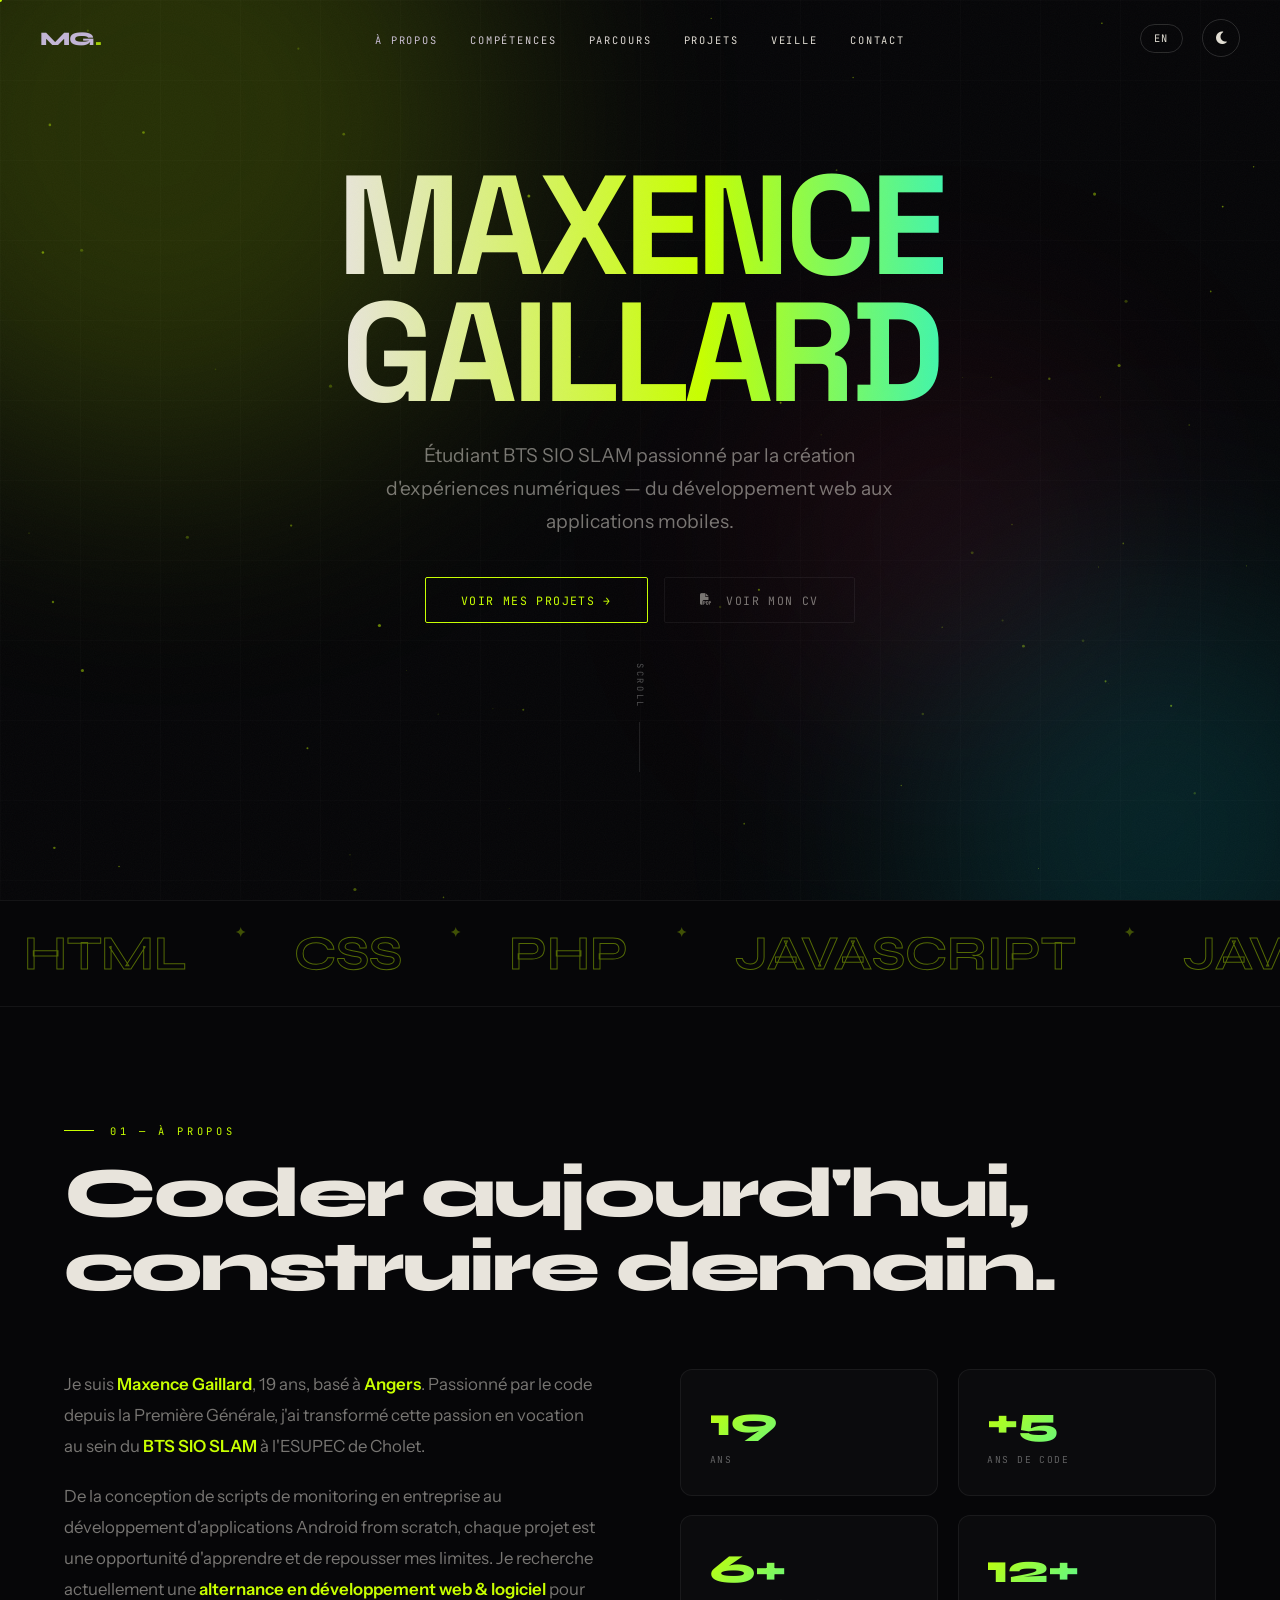
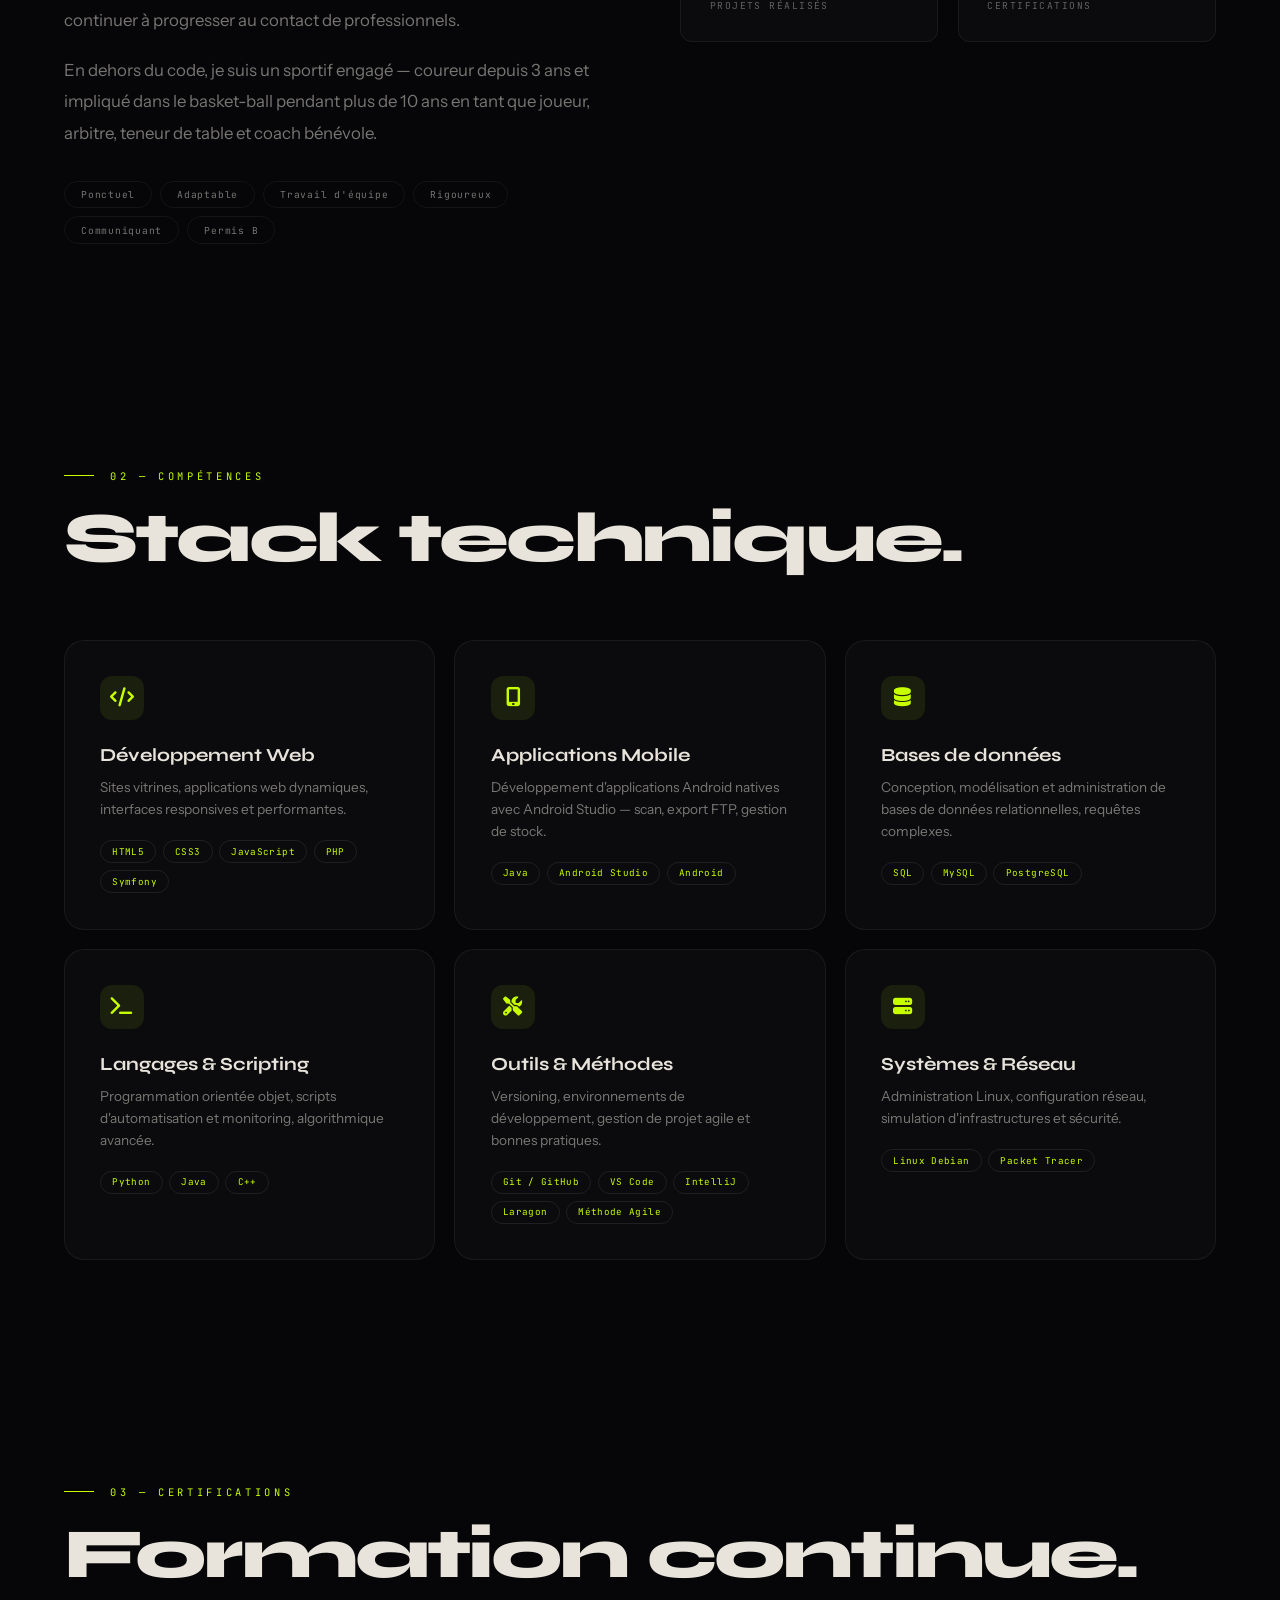
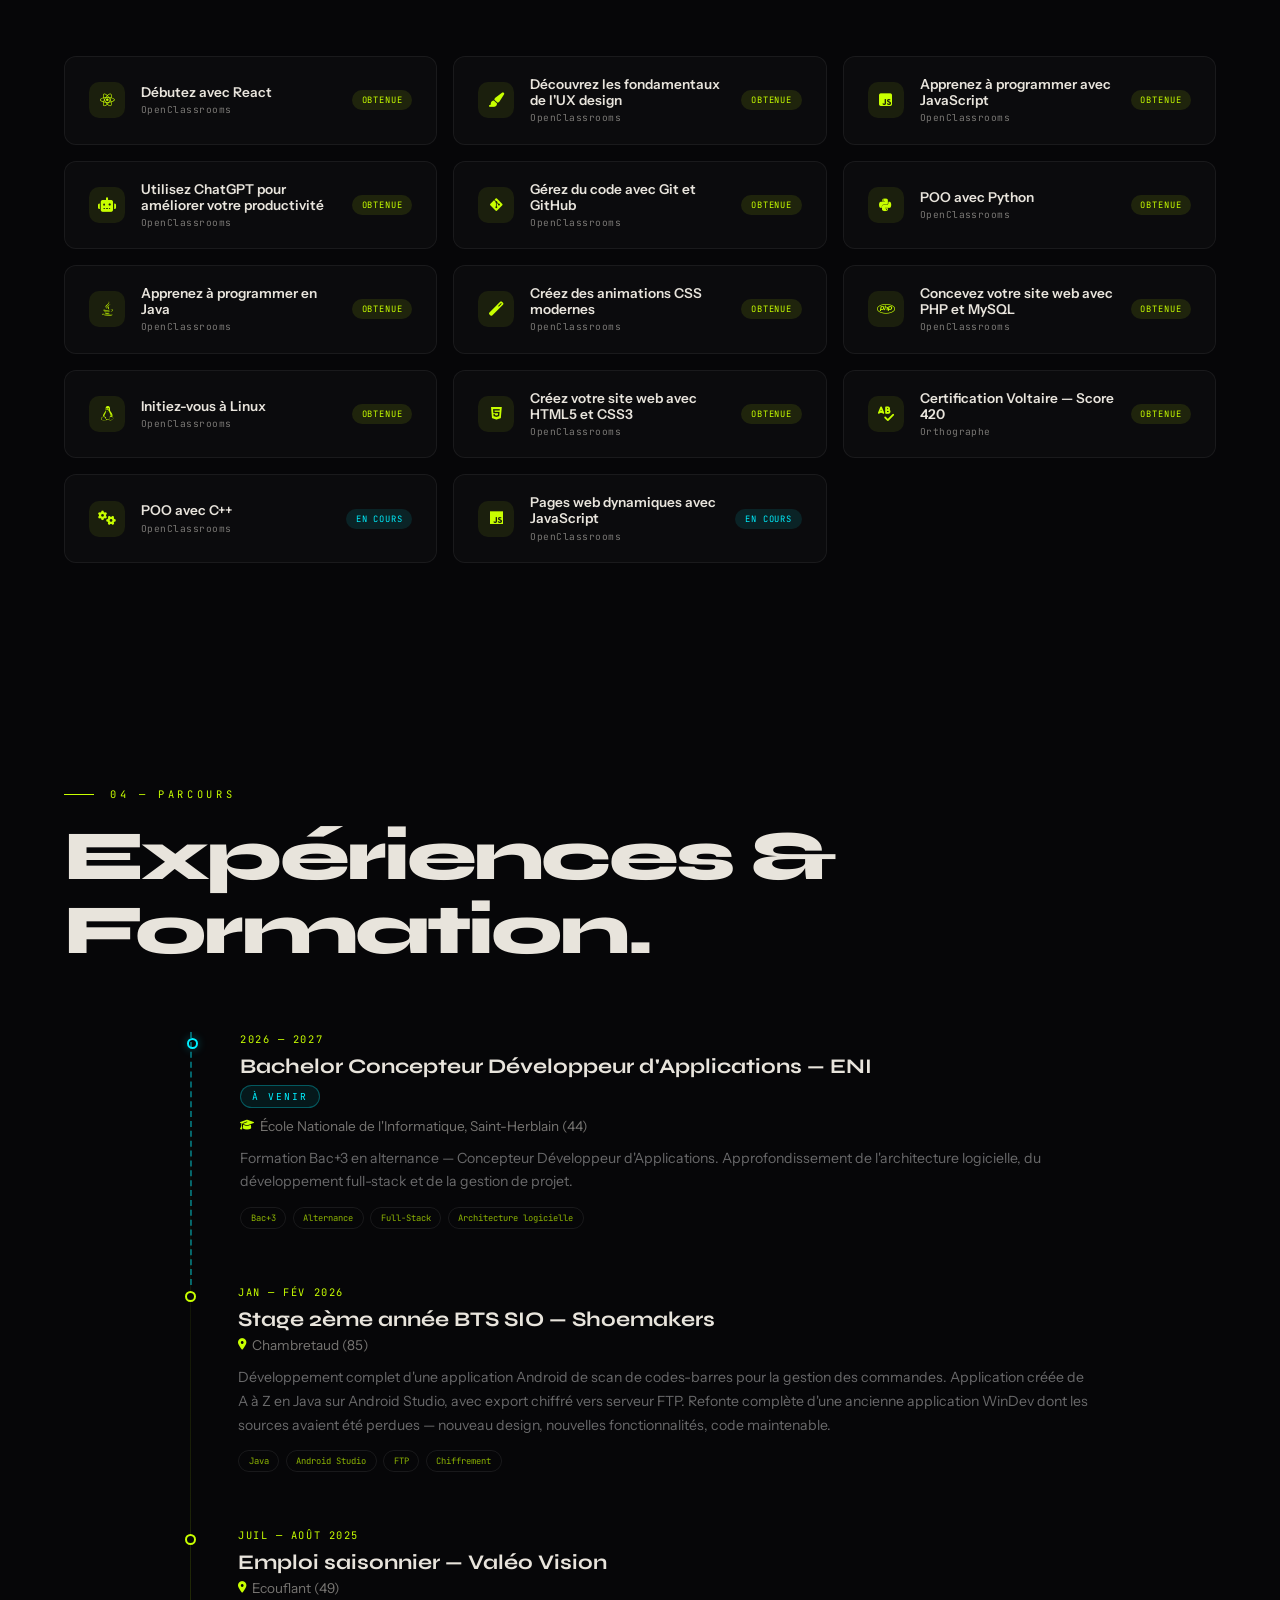
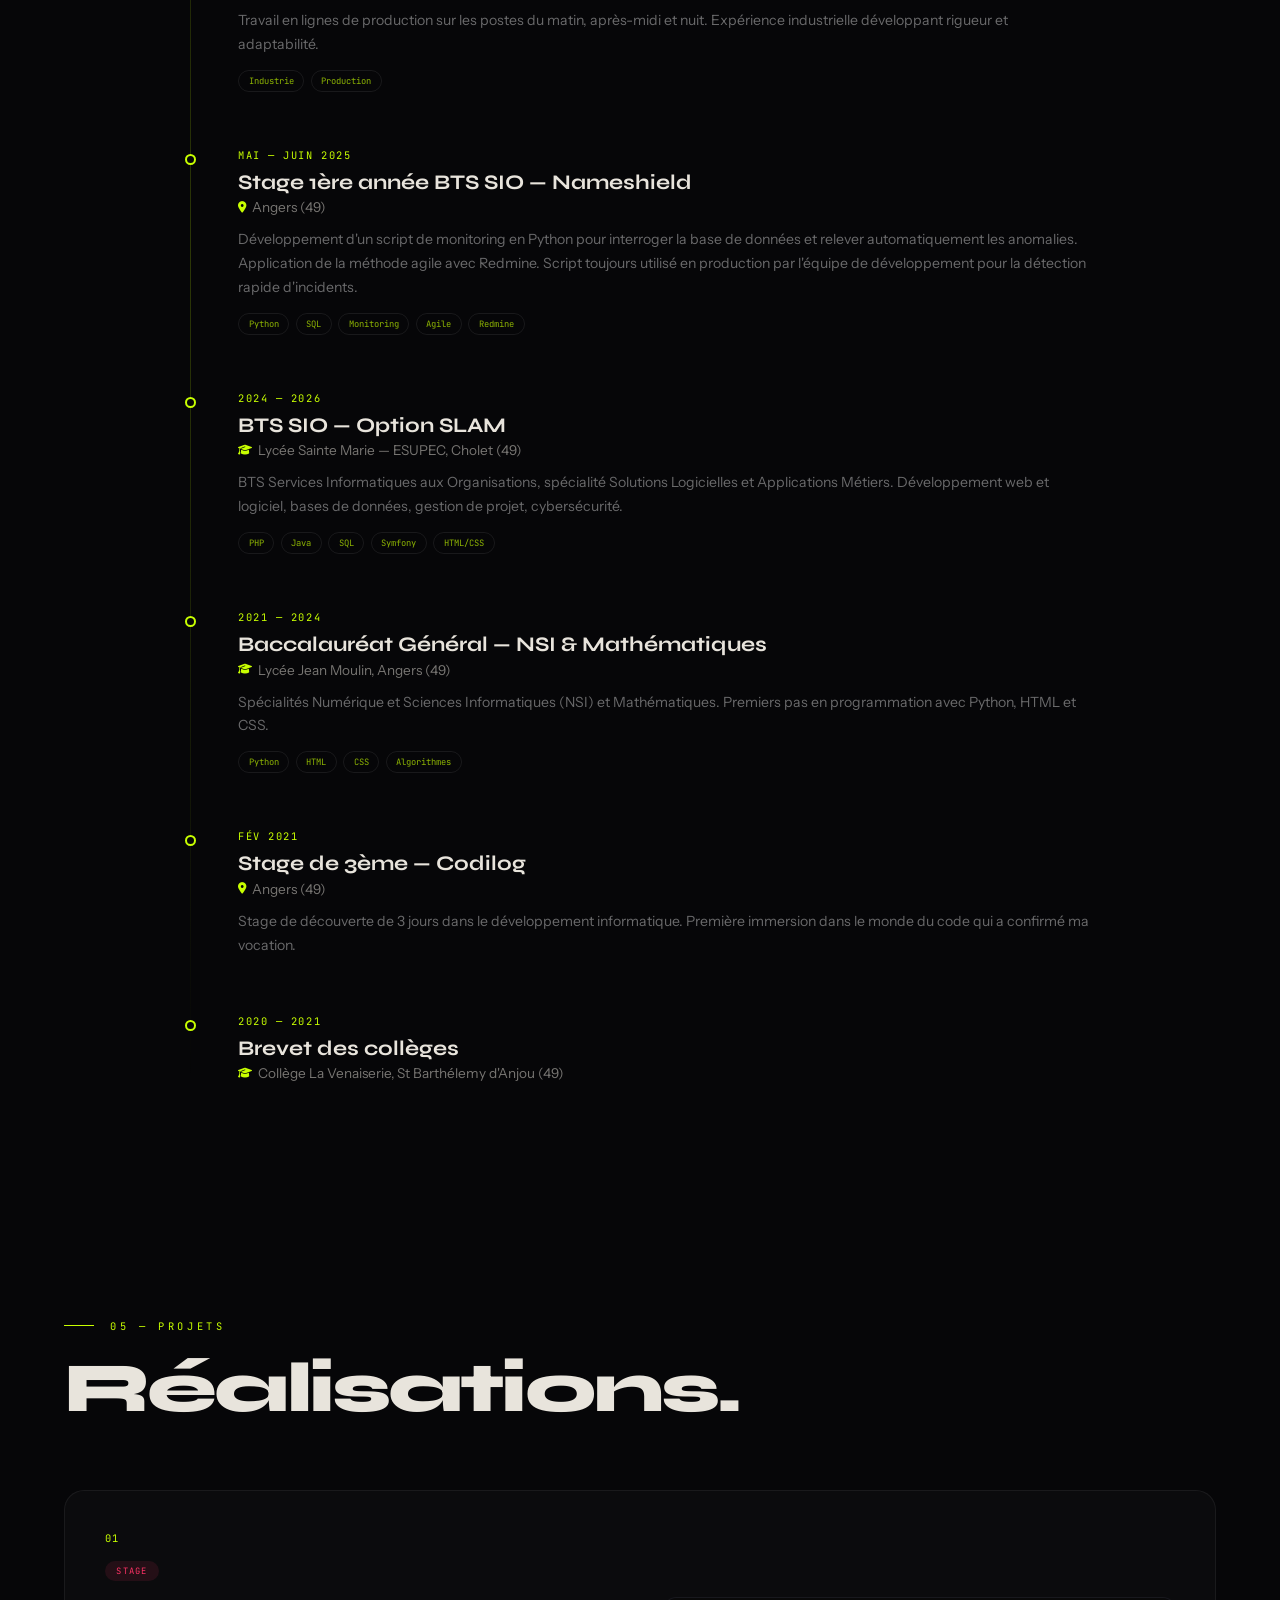
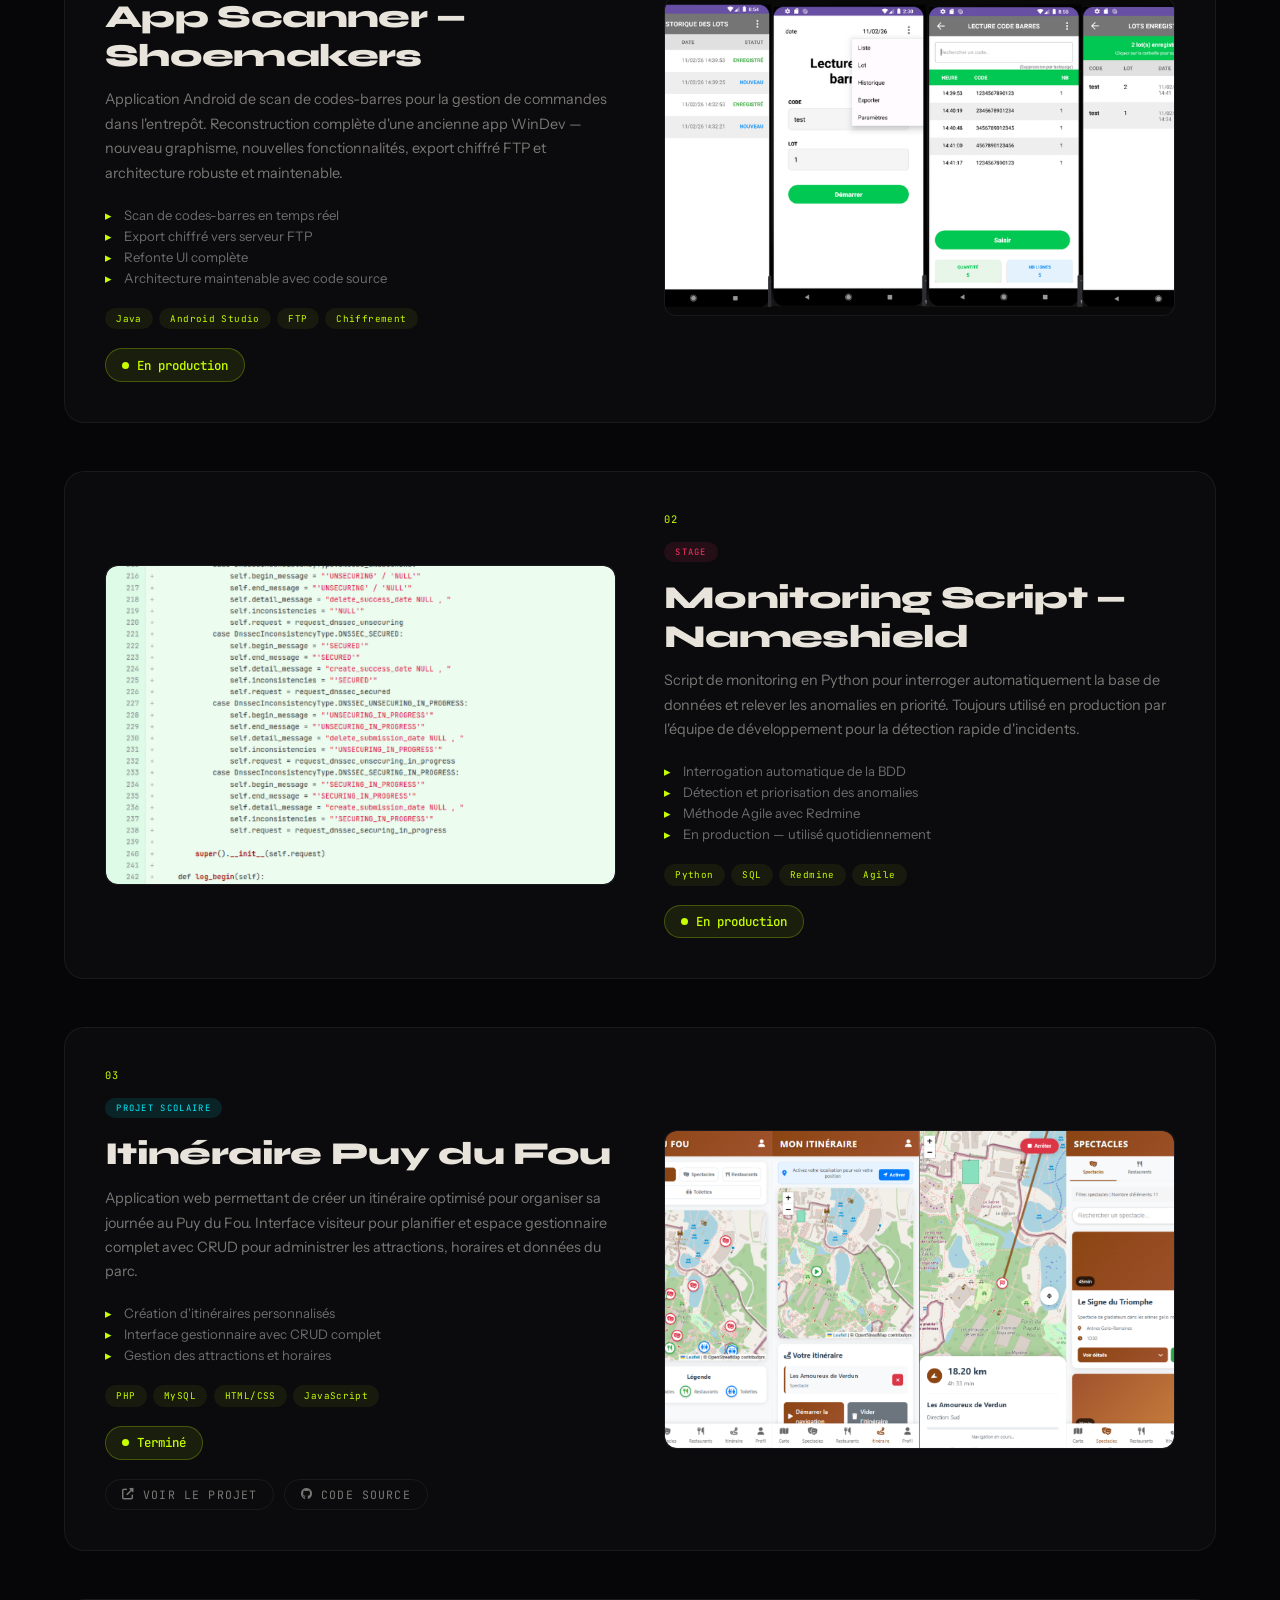
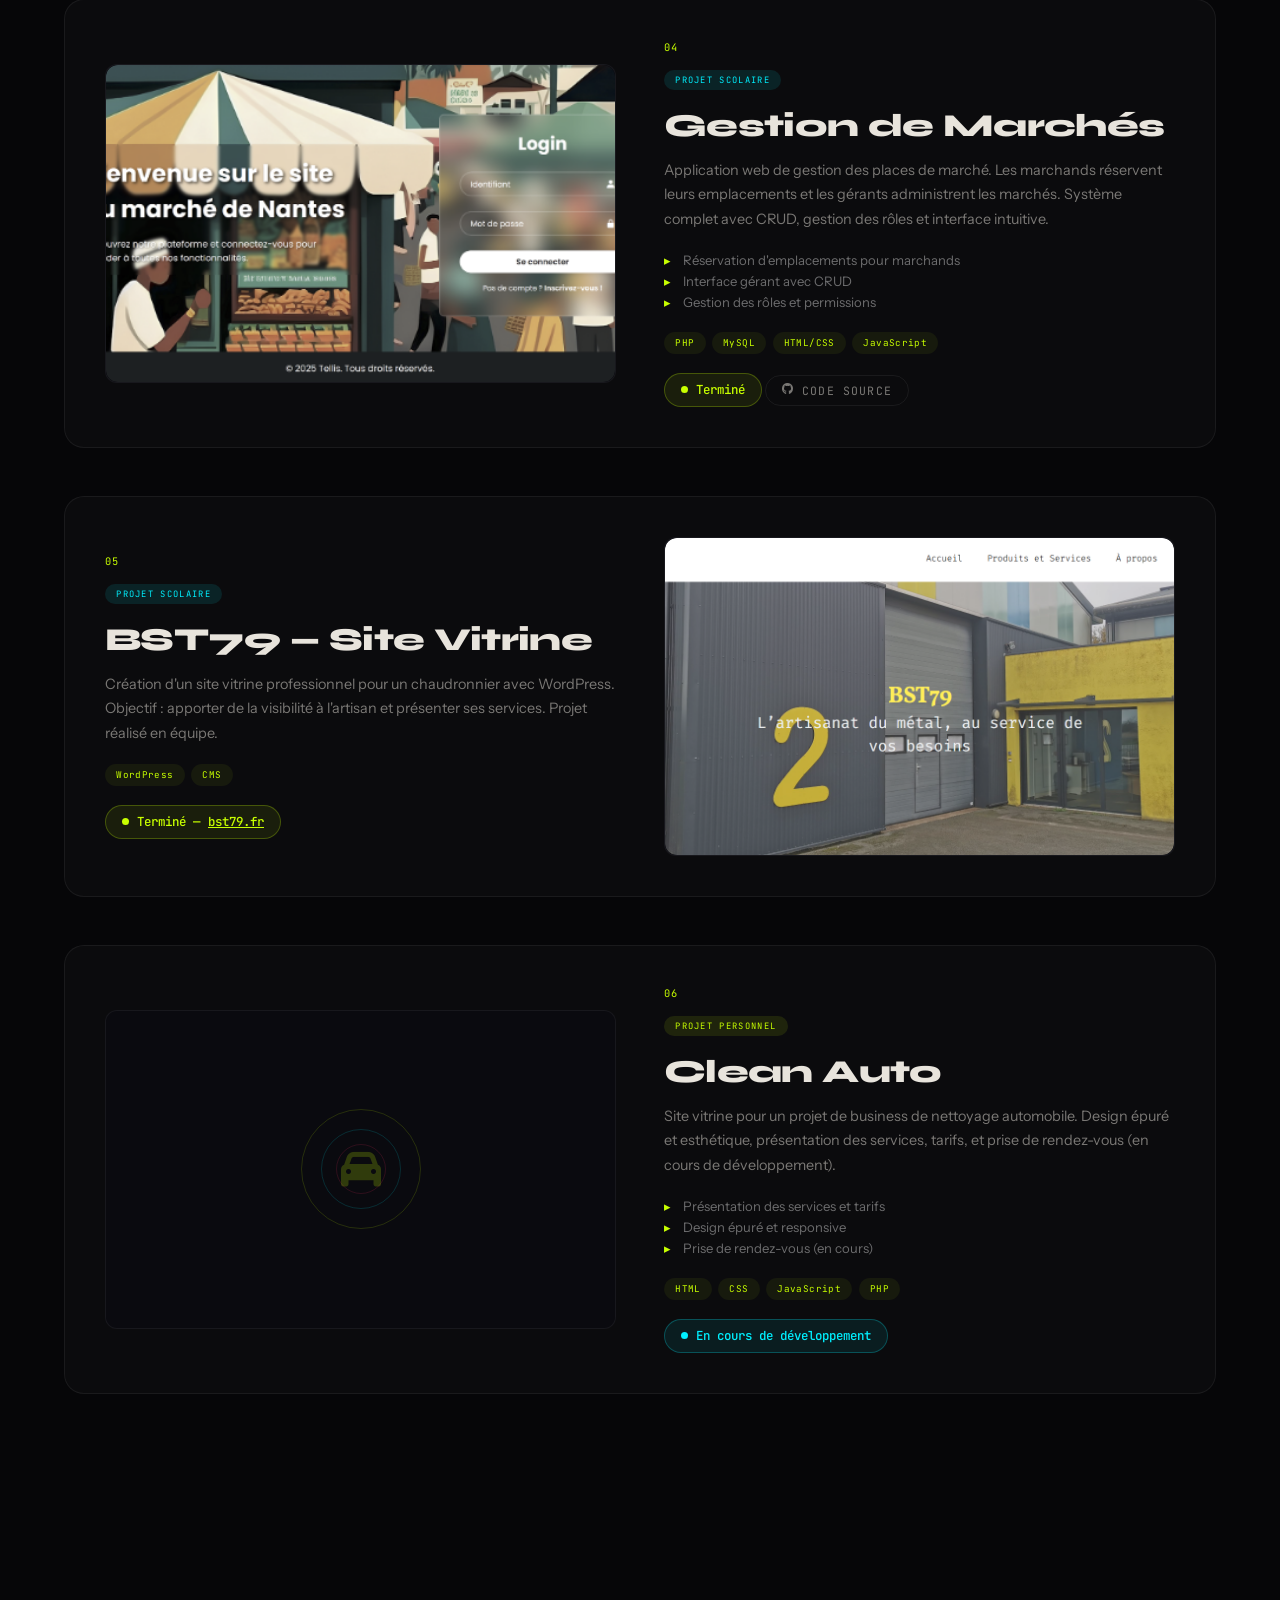
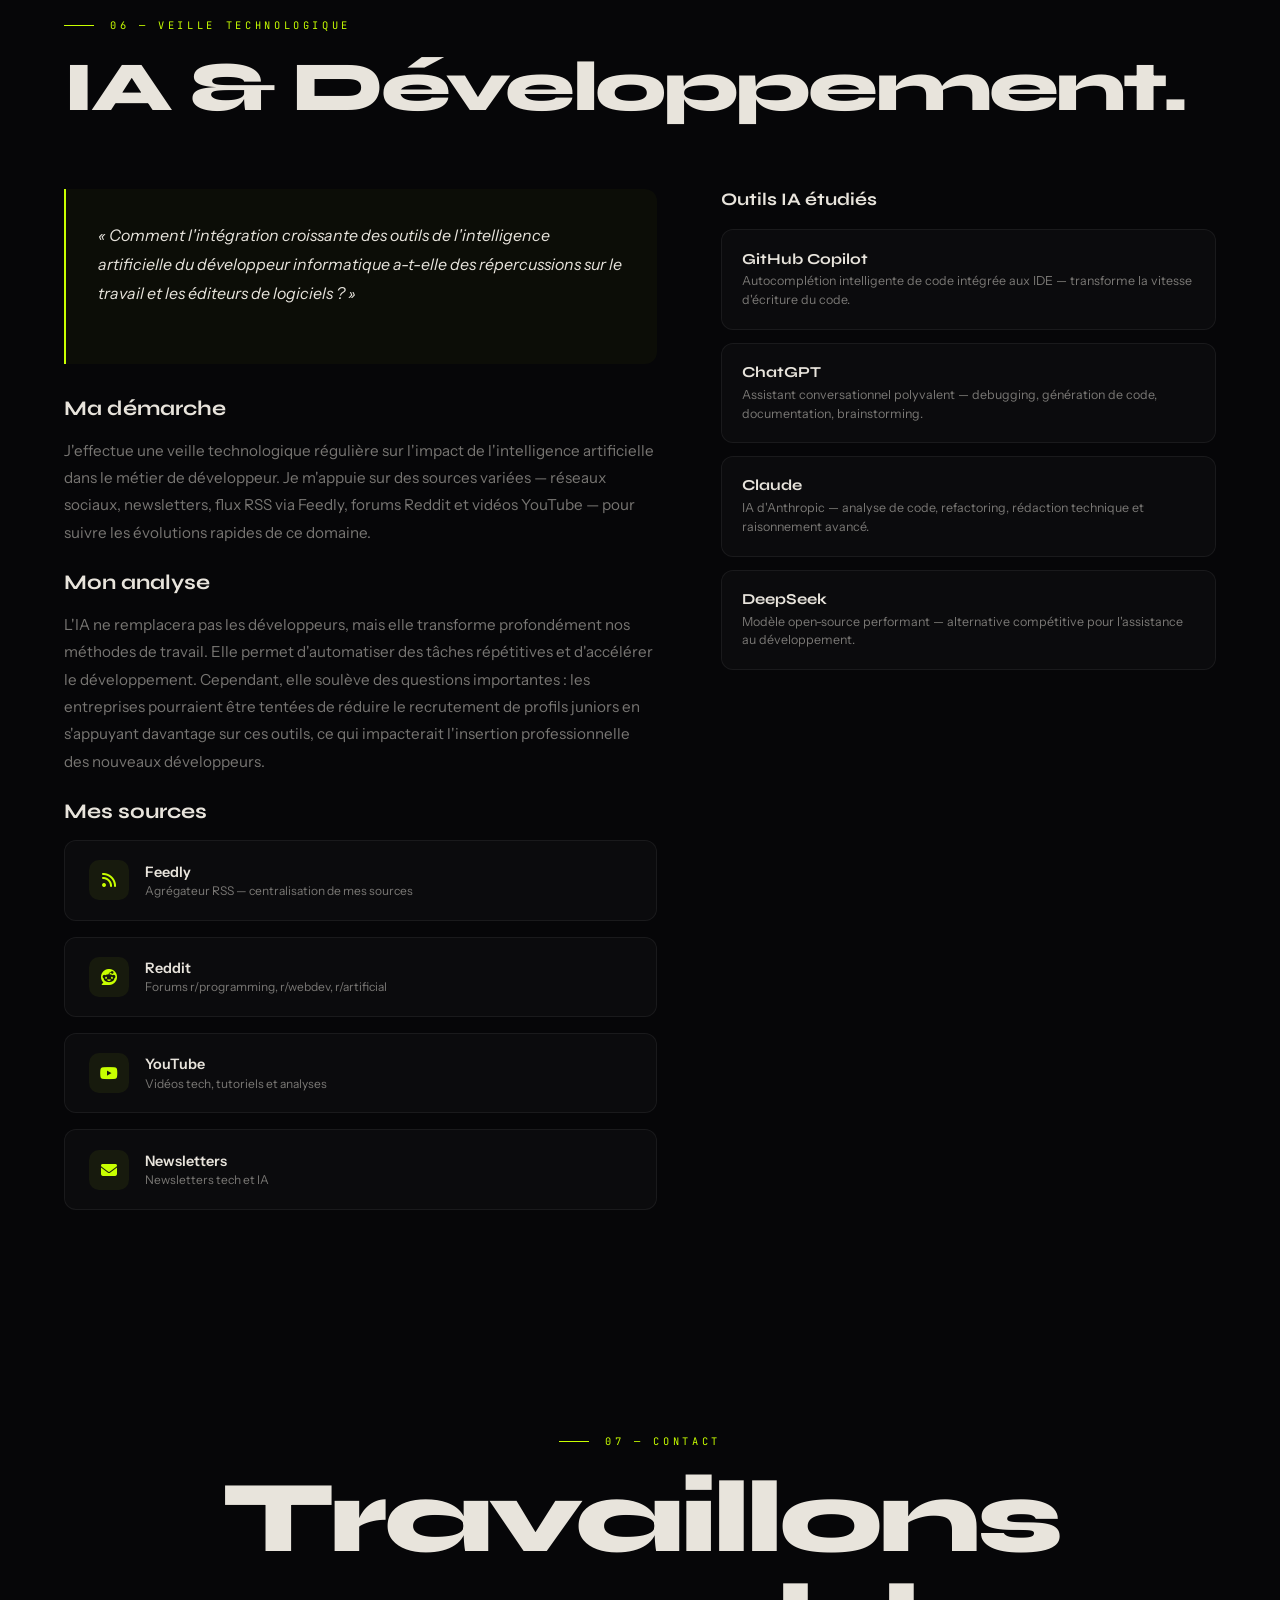
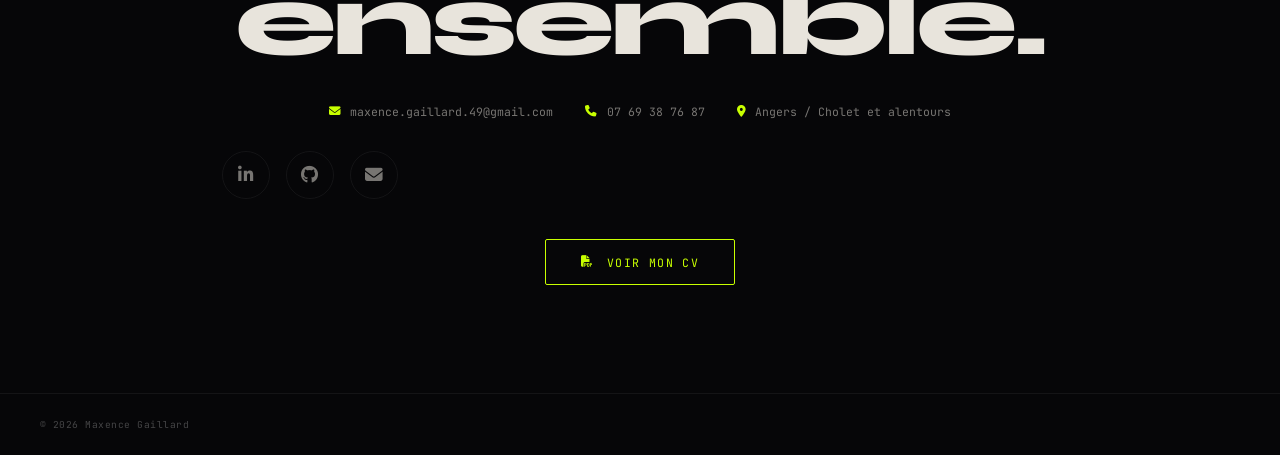
==== commit 69eff9ee: "Ajout screenshots Shoemakers et Puy du Fou Co-Authored-By: Claude Opus 4.6 <noreply@anthropic.com>" ====
--- a/index.html
+++ b/index.html
@@ -554,13 +554,7 @@
         </div>
         <div class="project-visual">
           <div class="project-visual-inner">
-            <div class="project-placeholder">
-              <div class="shape"></div>
-              <div class="shape"></div>
-              <div class="shape"></div>
-              <div class="icon"><i class="fas fa-mobile-alt"></i></div>
-            </div>
-            <!-- <img src="screenshots/shoemakers.png" class="project-screenshot" alt="Shoemakers App"> -->
+            <img src="images/shoemakers.png" alt="App Scanner — Shoemakers" class="project-screenshot">
           </div>
         </div>
       </div>
@@ -632,12 +626,7 @@
         </div>
         <div class="project-visual">
           <div class="project-visual-inner">
-            <div class="project-placeholder">
-              <div class="shape"></div>
-              <div class="shape"></div>
-              <div class="shape"></div>
-              <div class="icon"><i class="fas fa-route"></i></div>
-            </div>
+            <img src="images/puydufou.png" alt="Itinéraire Puy du Fou" class="project-screenshot">
           </div>
         </div>
       </div>
--- a/style.css
+++ b/style.css
@@ -864,6 +864,7 @@
 
 /* Screenshot container - add your screenshots here */
 .project-screenshot {
+  position: absolute; inset: 0;
   width: 100%; height: 100%;
   object-fit: cover; border-radius: var(--radius-sm);
   display: block;
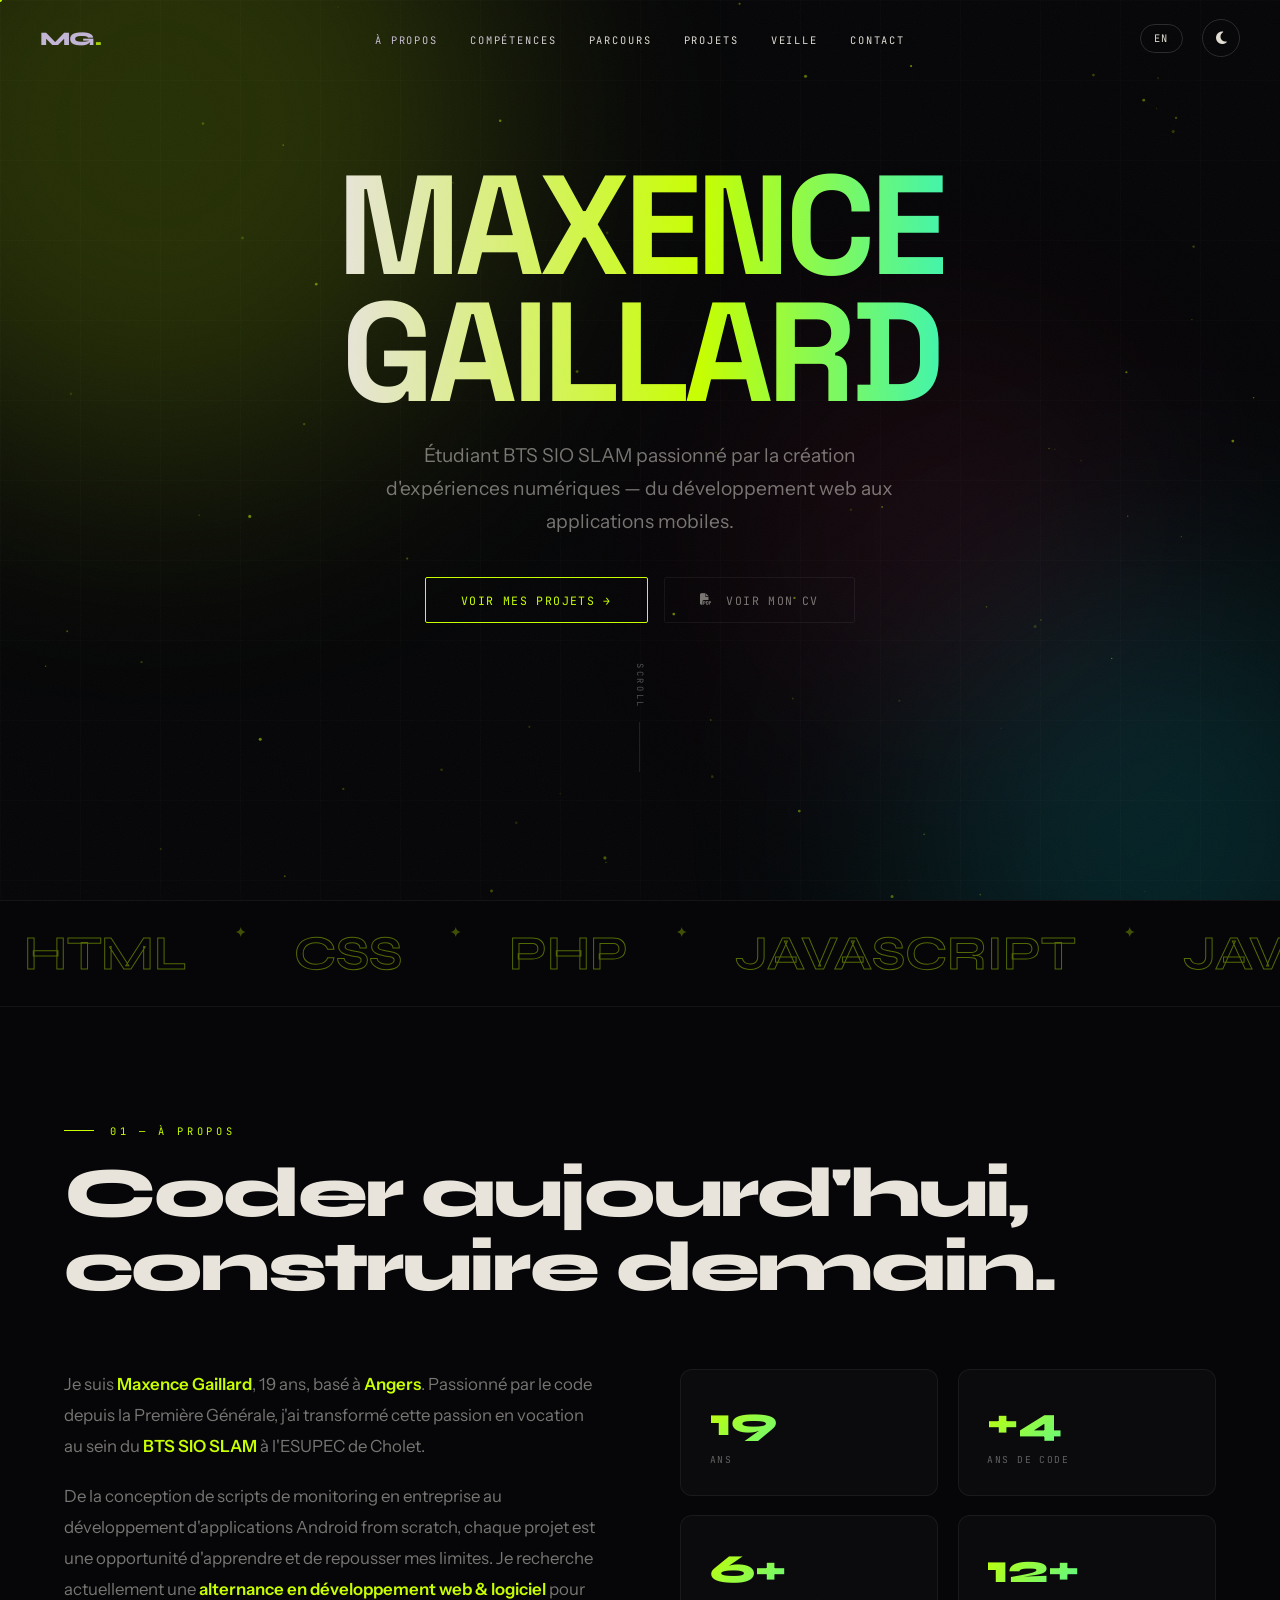
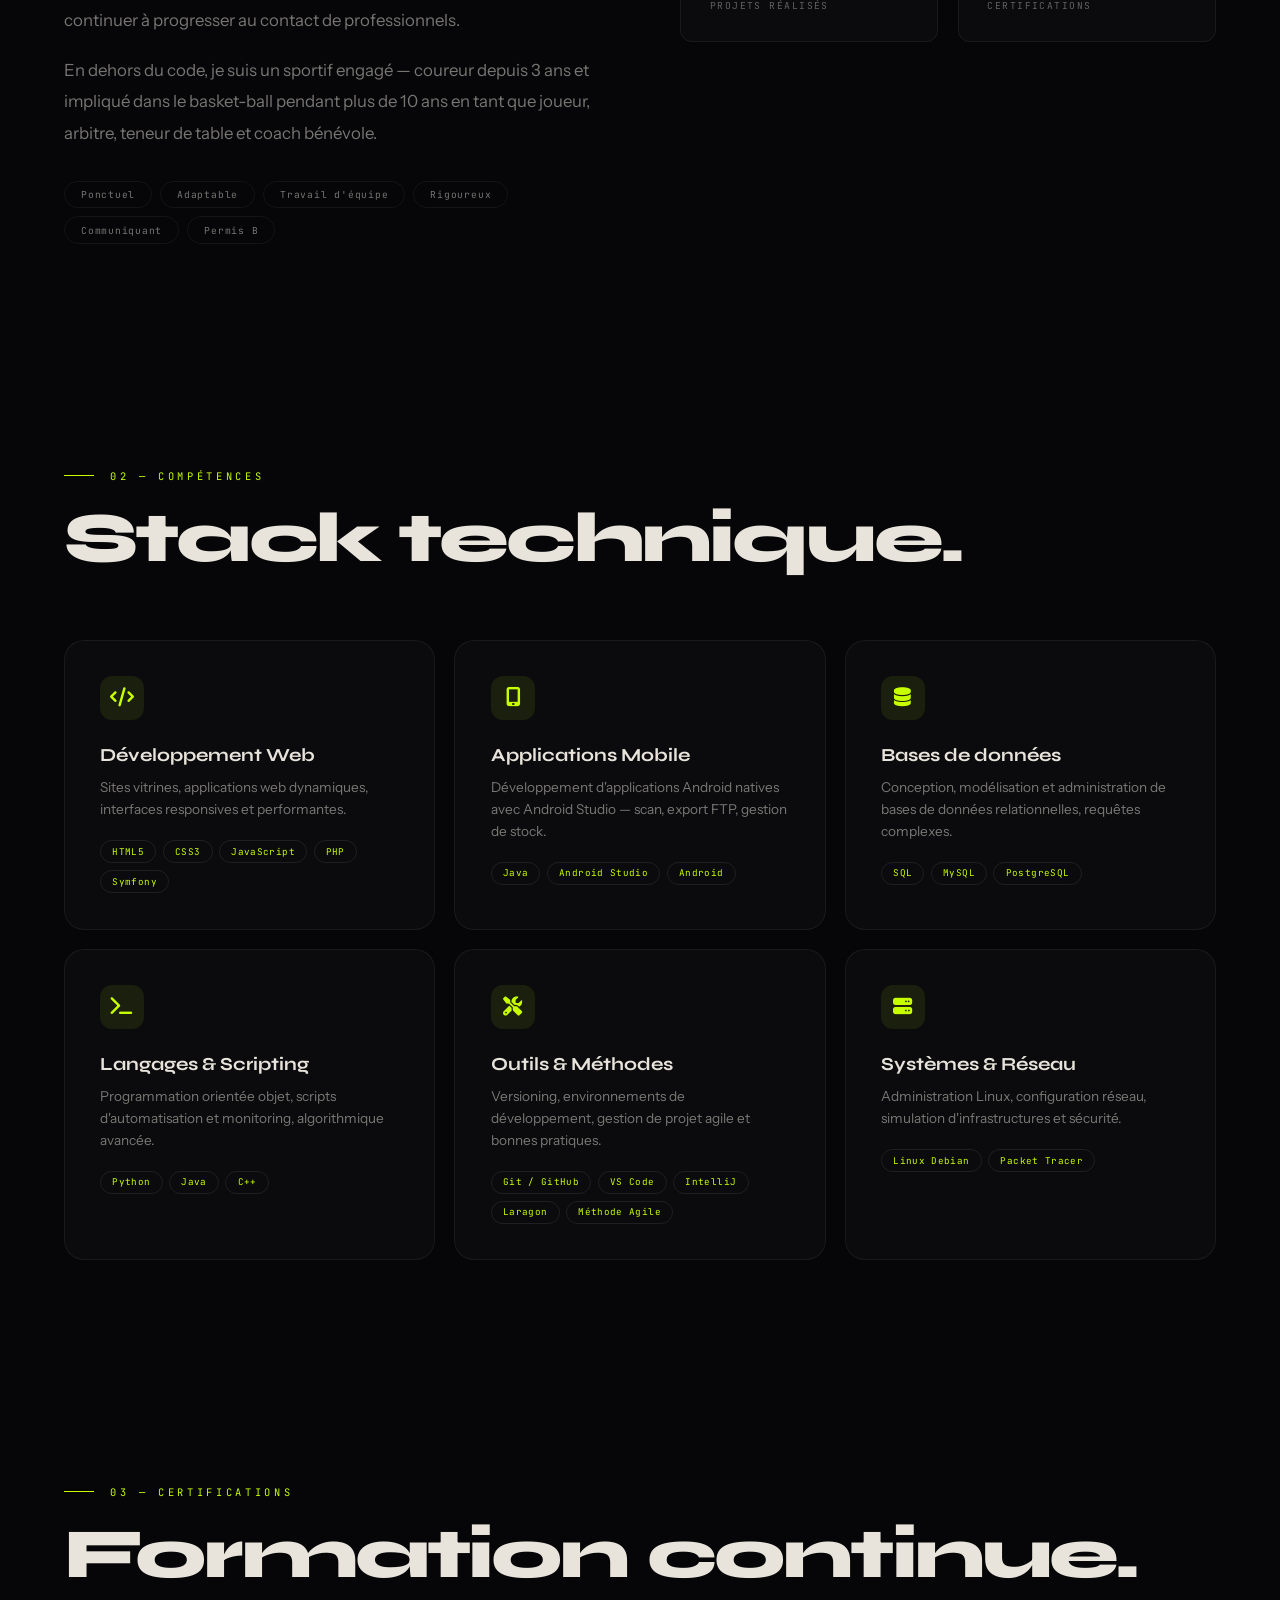
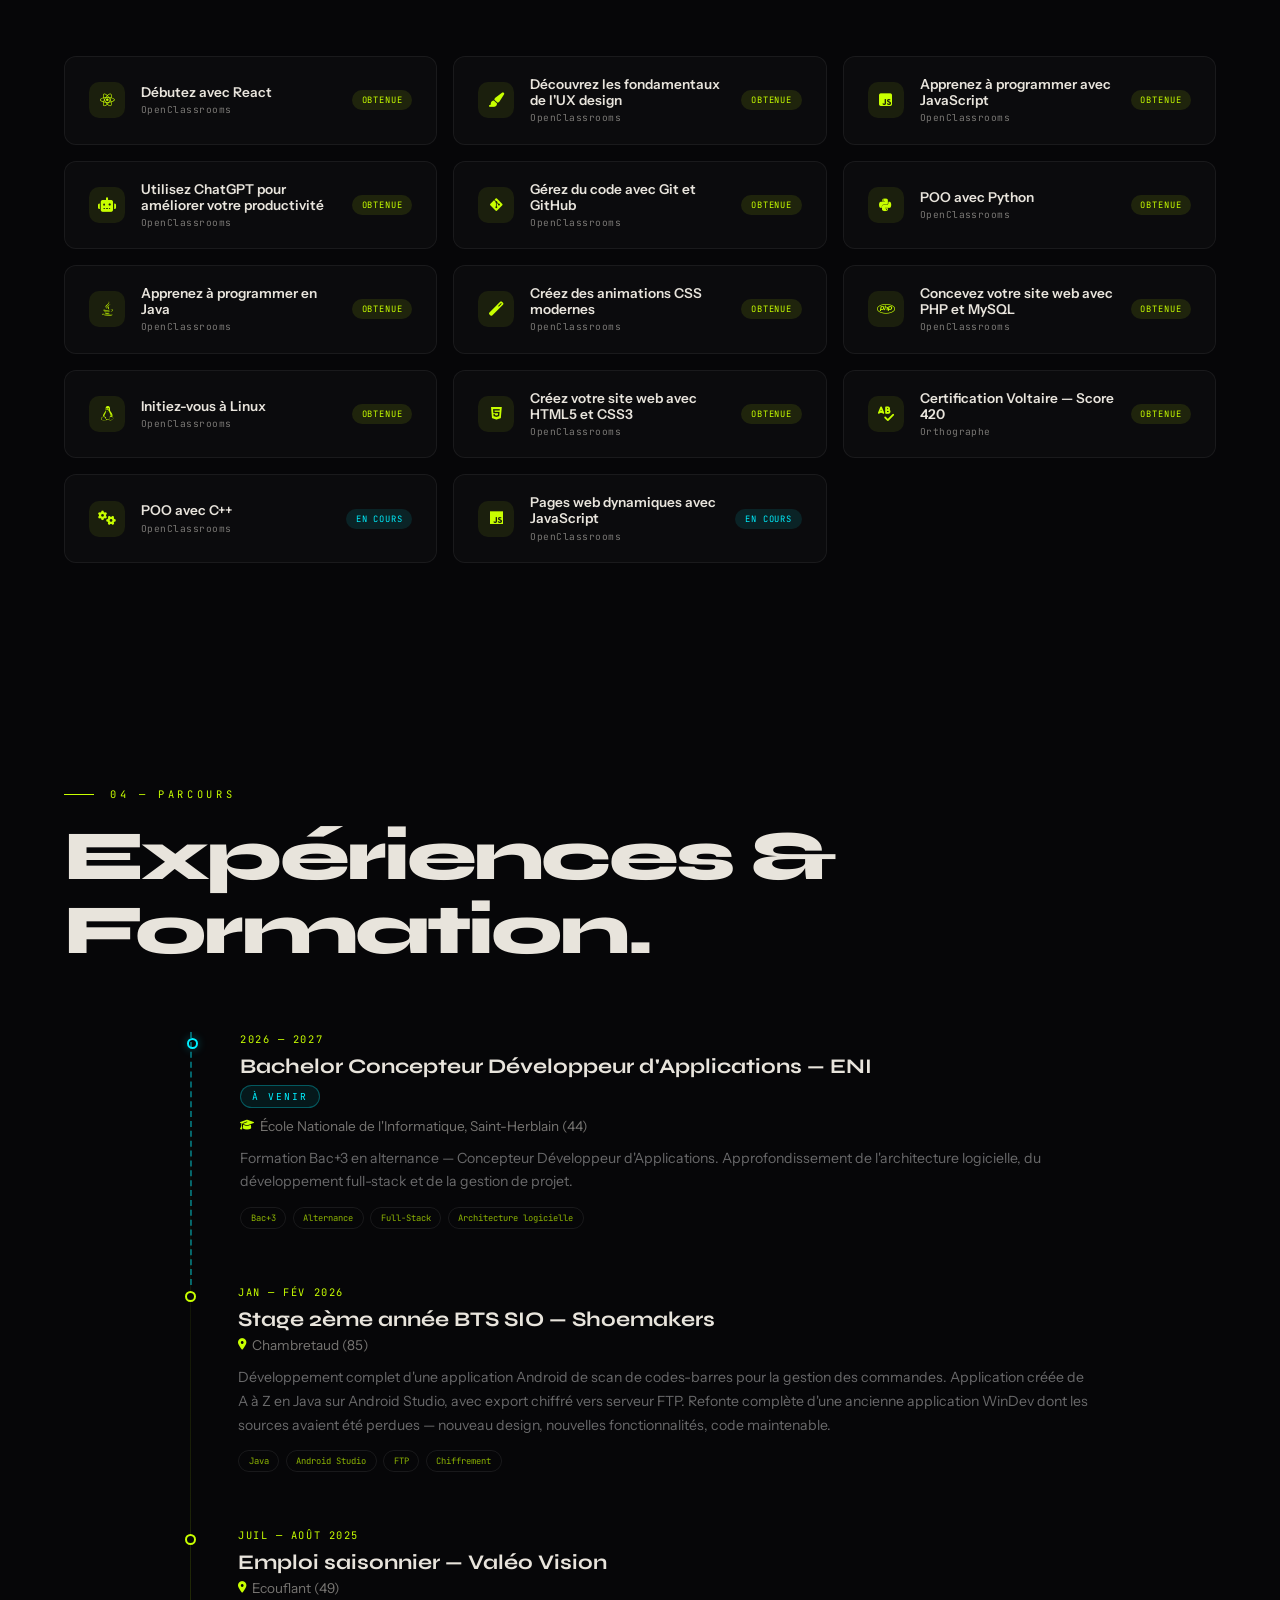
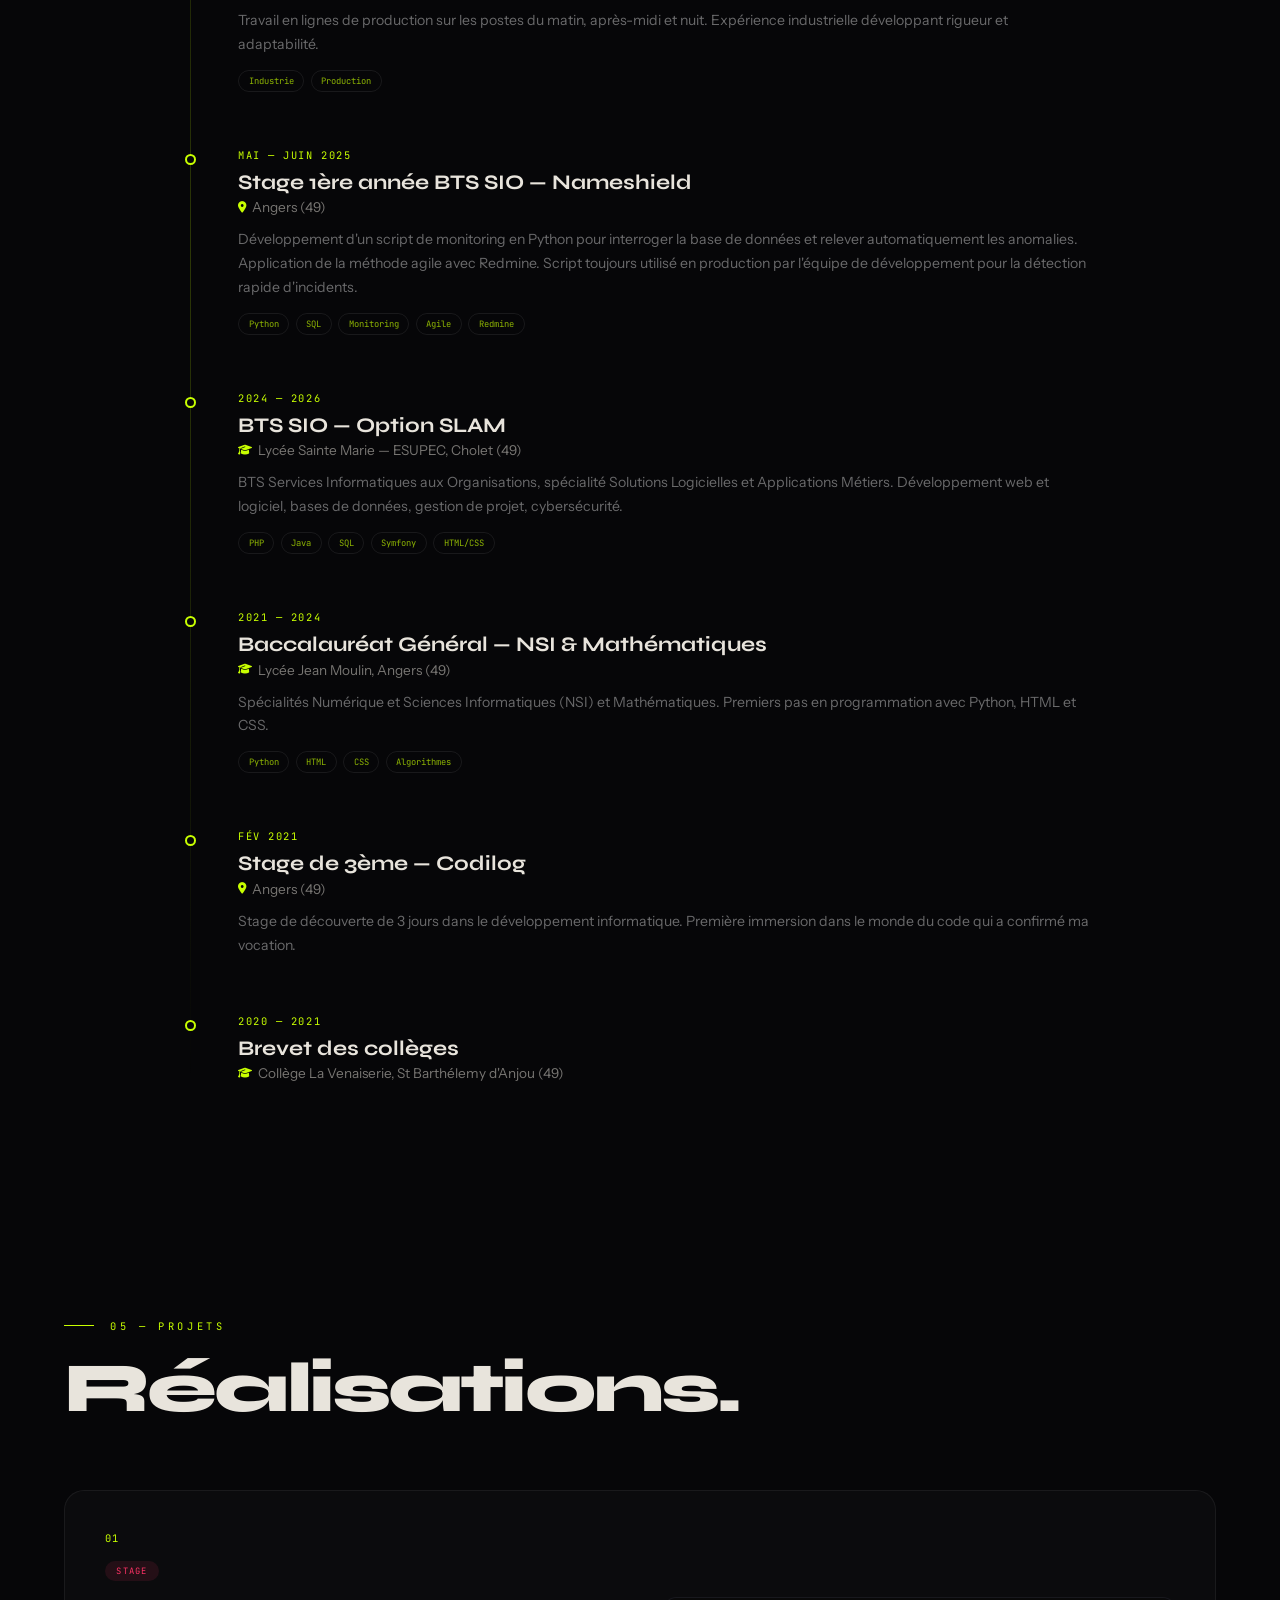
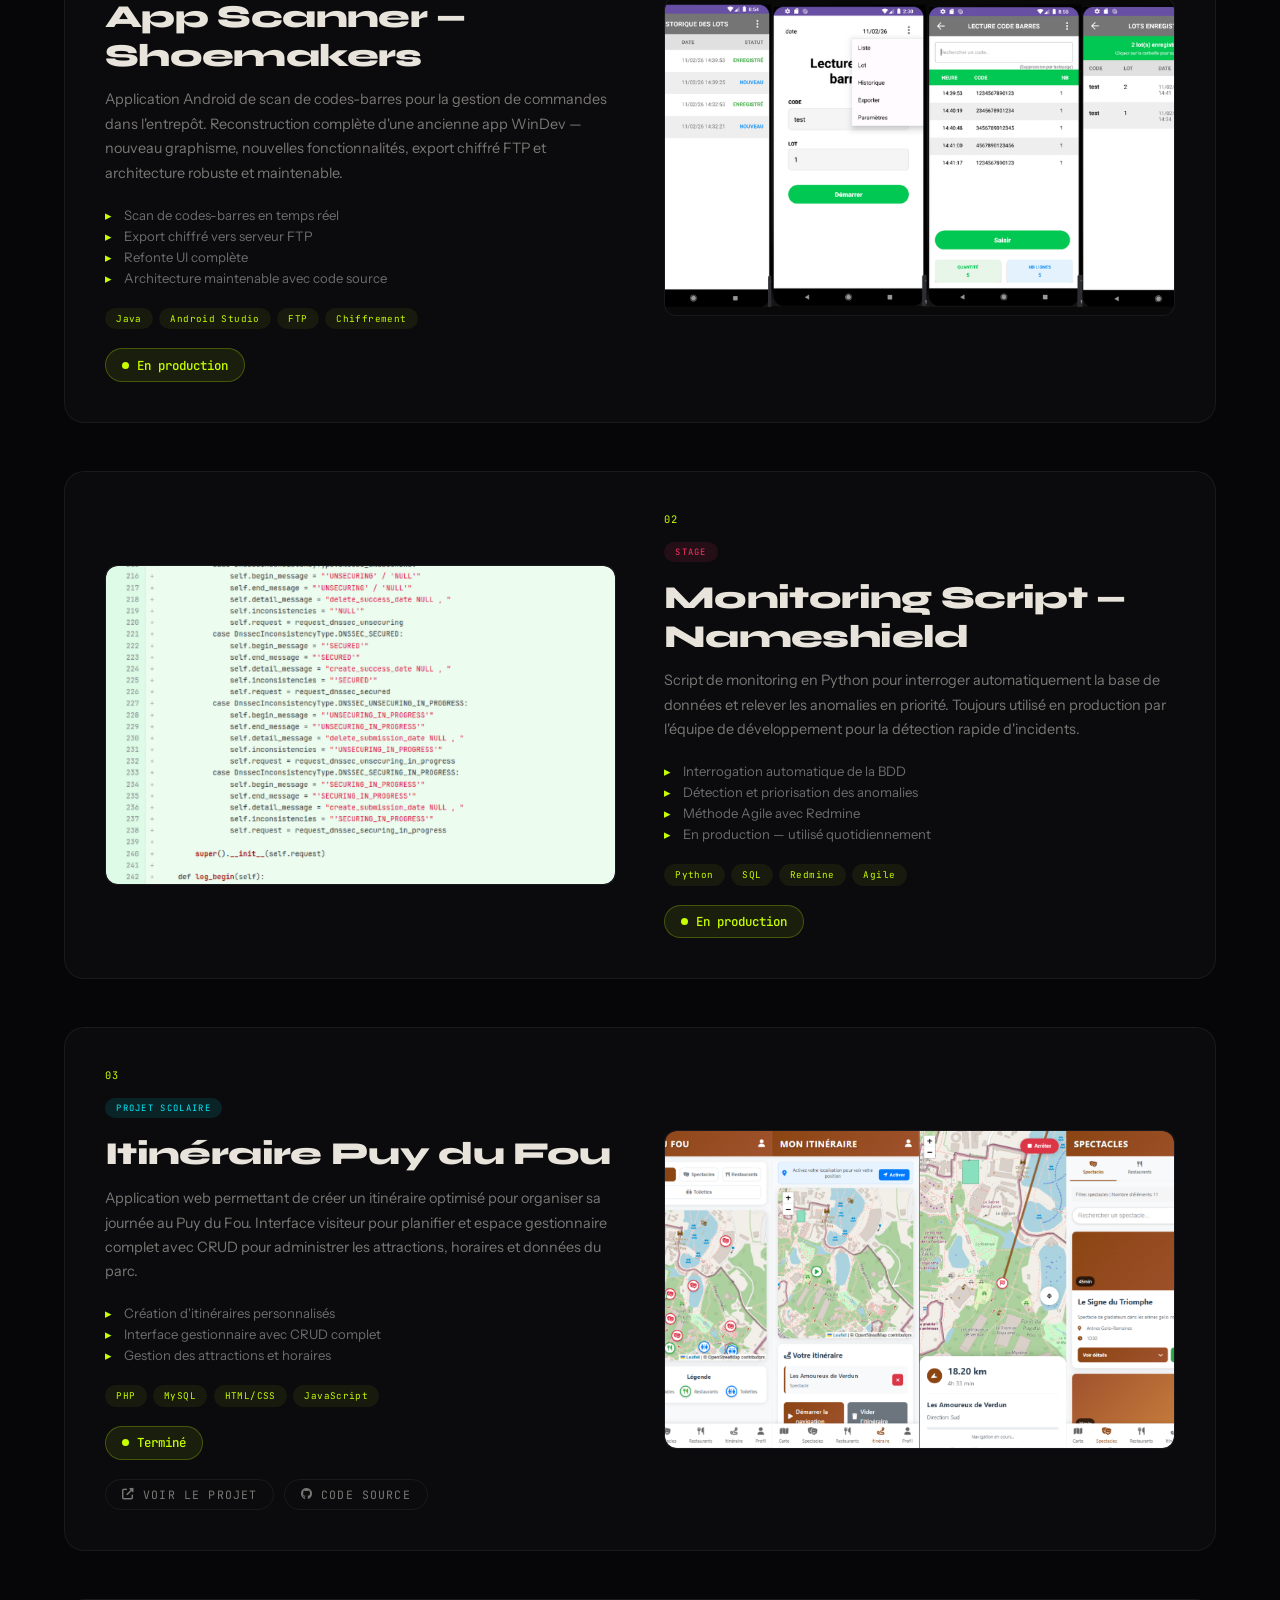
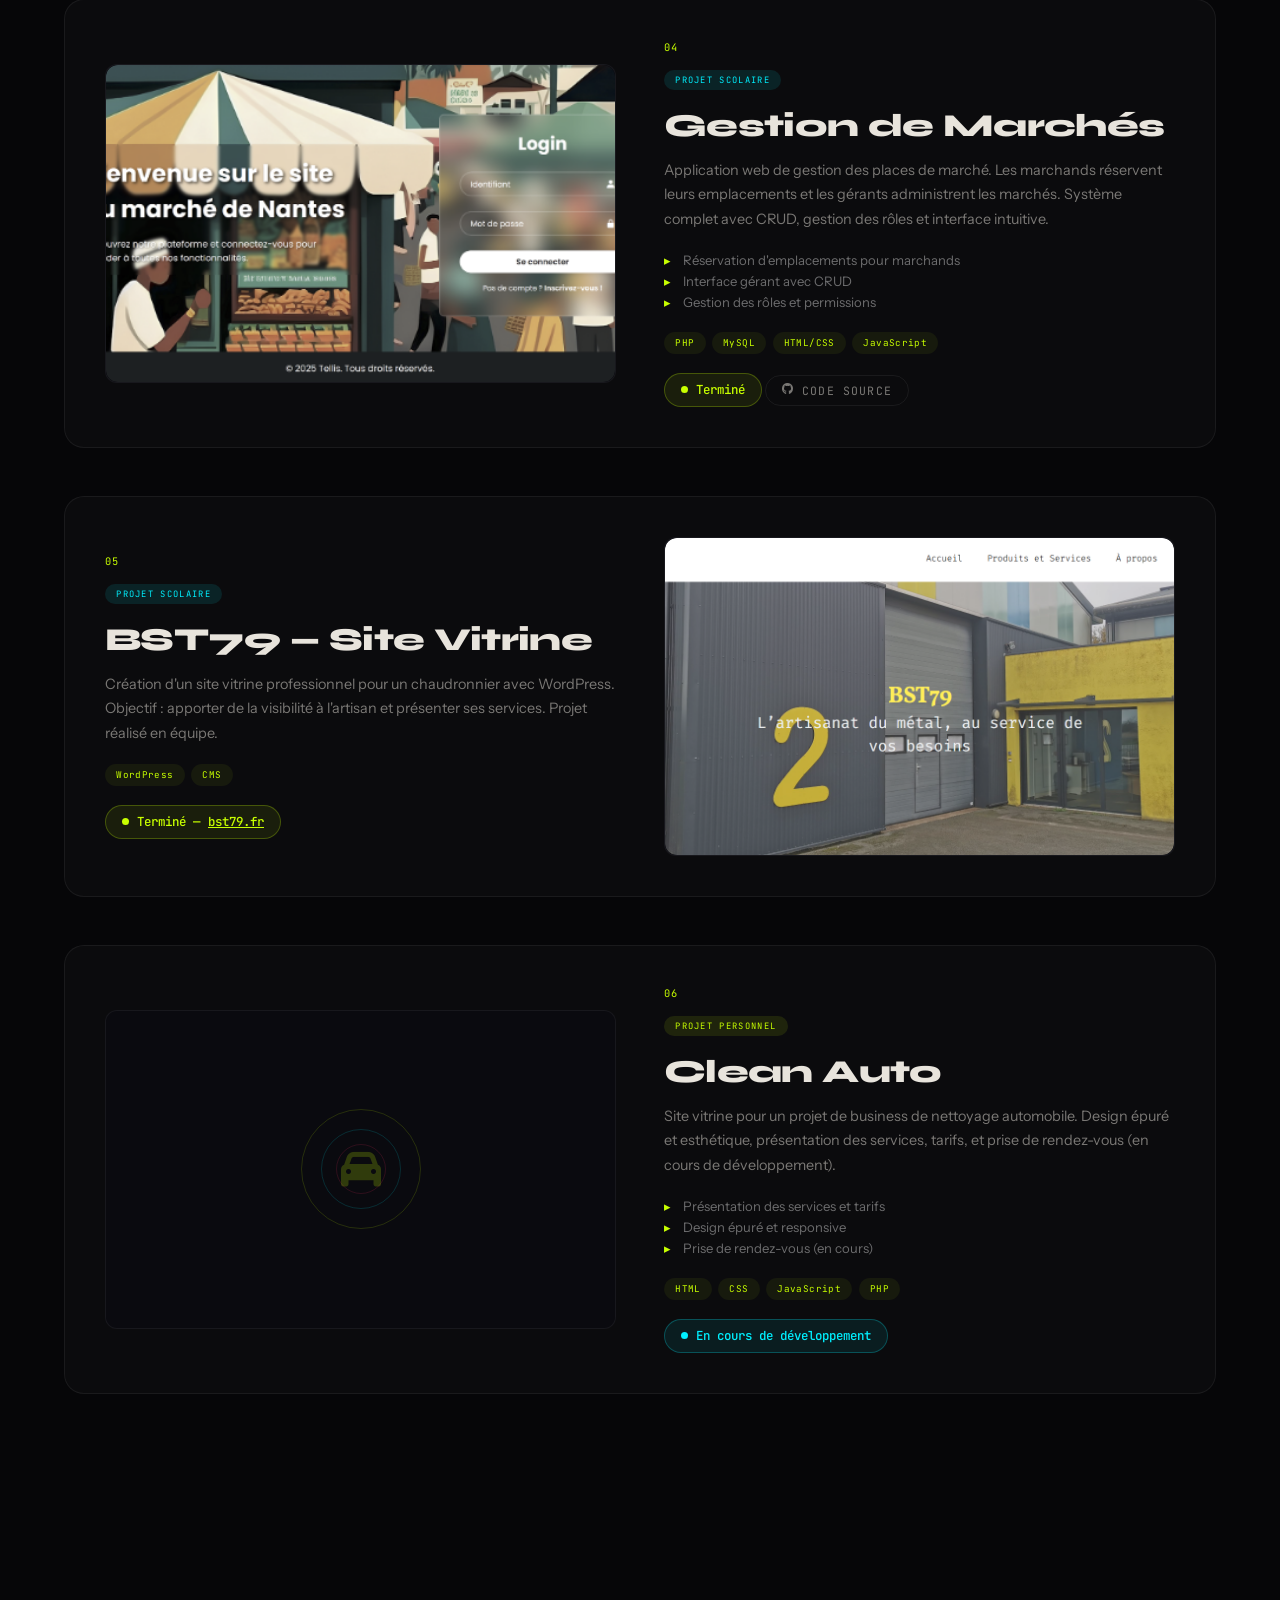
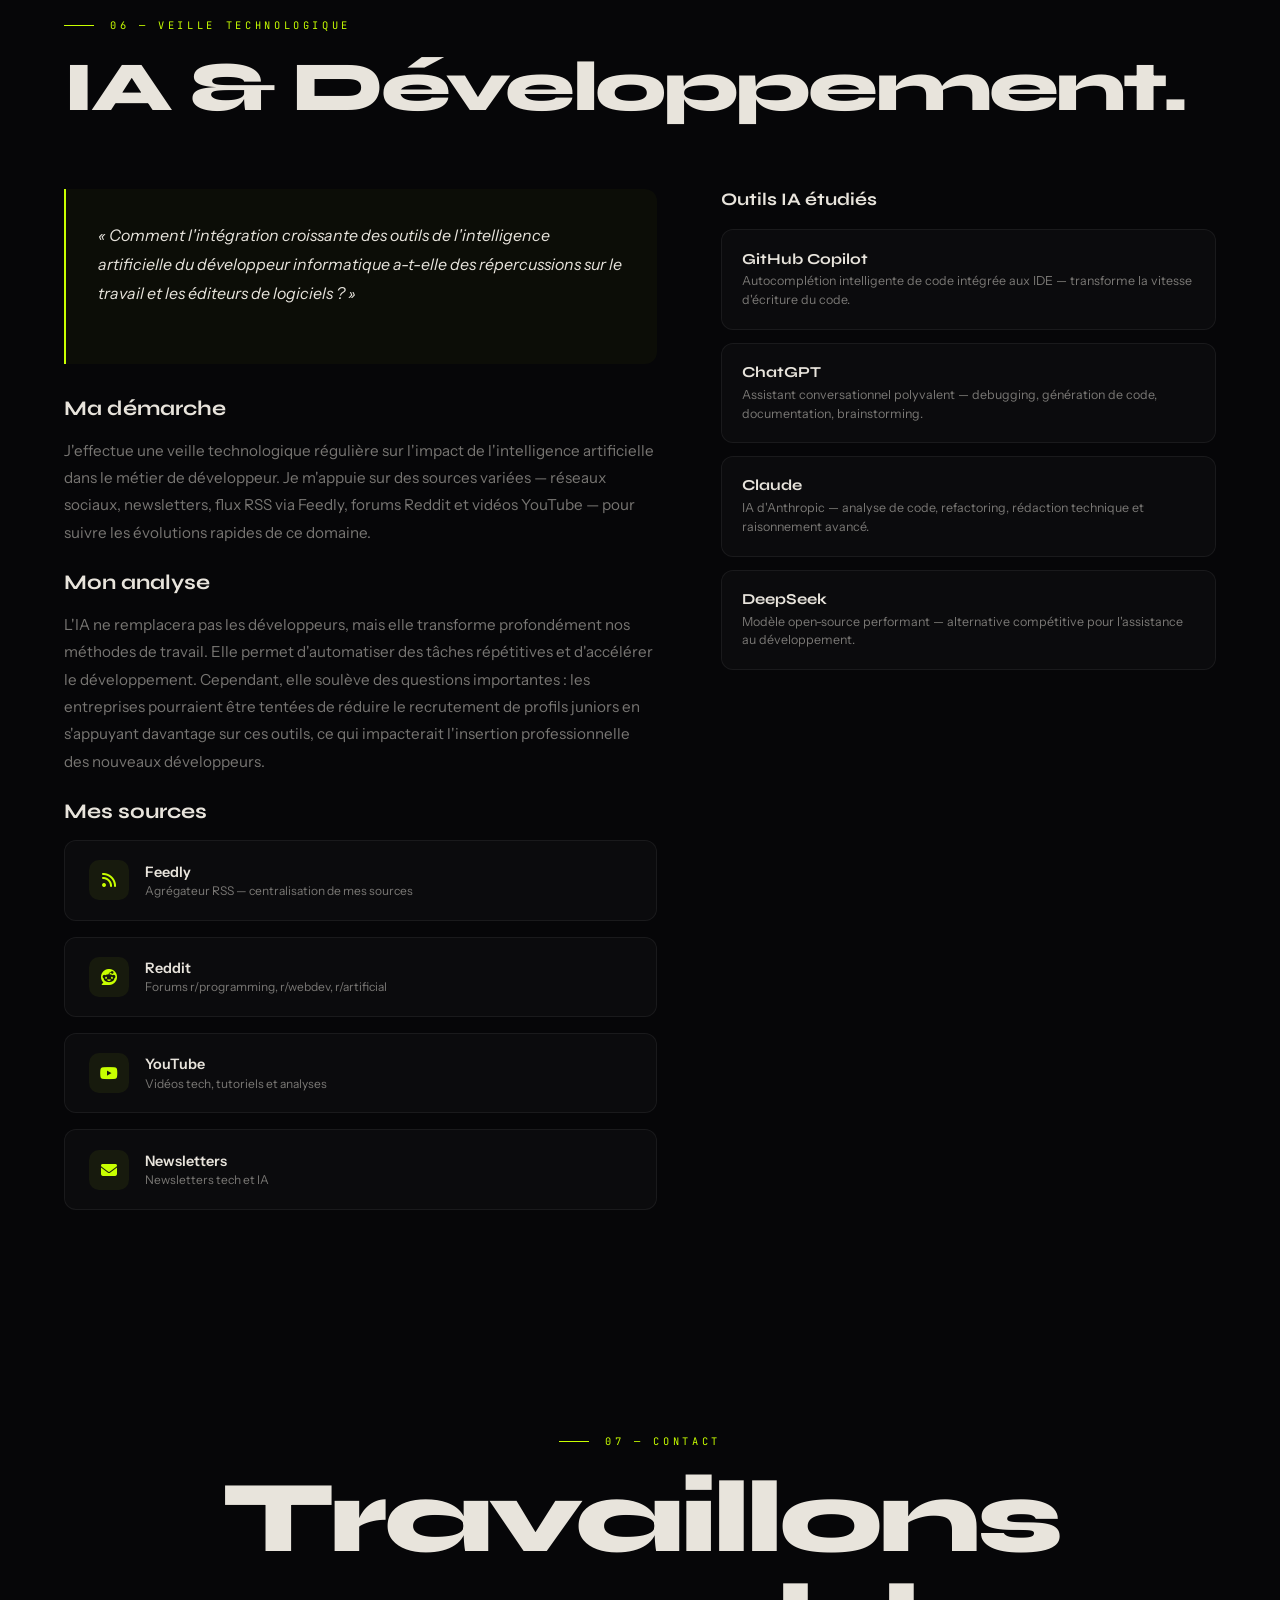
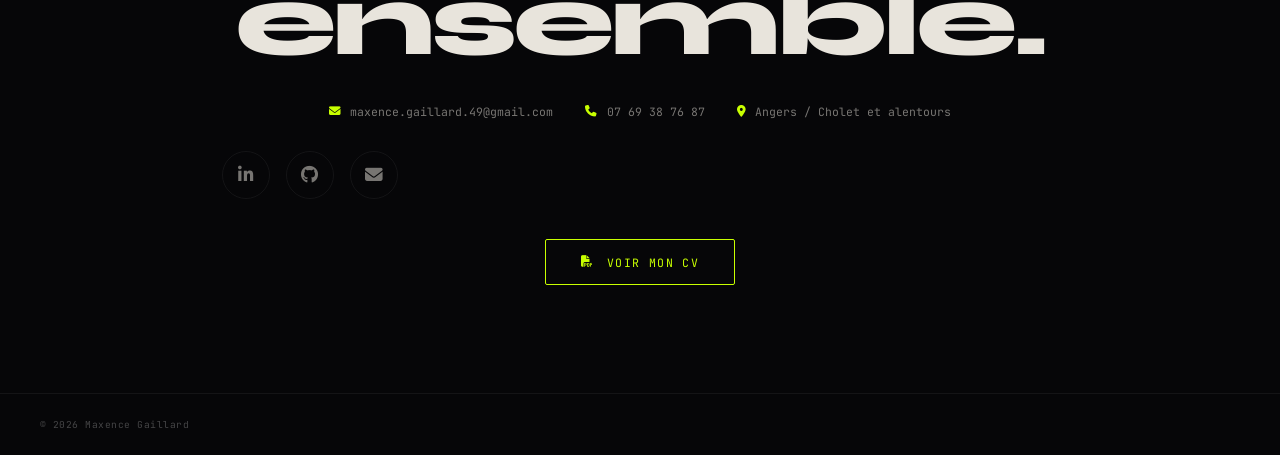
==== commit d4dfc897: "Change coding years value from +5 to +4" ====
--- a/index.html
+++ b/index.html
@@ -156,7 +156,7 @@
           <div class="stat-lbl" data-fr="ans" data-en="years old">ans</div>
         </div>
         <div class="stat reveal reveal-stagger" style="--i:1">
-          <div class="stat-val">+5</div>
+          <div class="stat-val">+4</div>
           <div class="stat-lbl" data-fr="ans de code" data-en="years coding">ans de code</div>
         </div>
         <div class="stat reveal reveal-stagger" style="--i:2">
@@ -876,4 +876,4 @@
   <script src="script.js"></script>
 </body>
 
-</html>+</html>
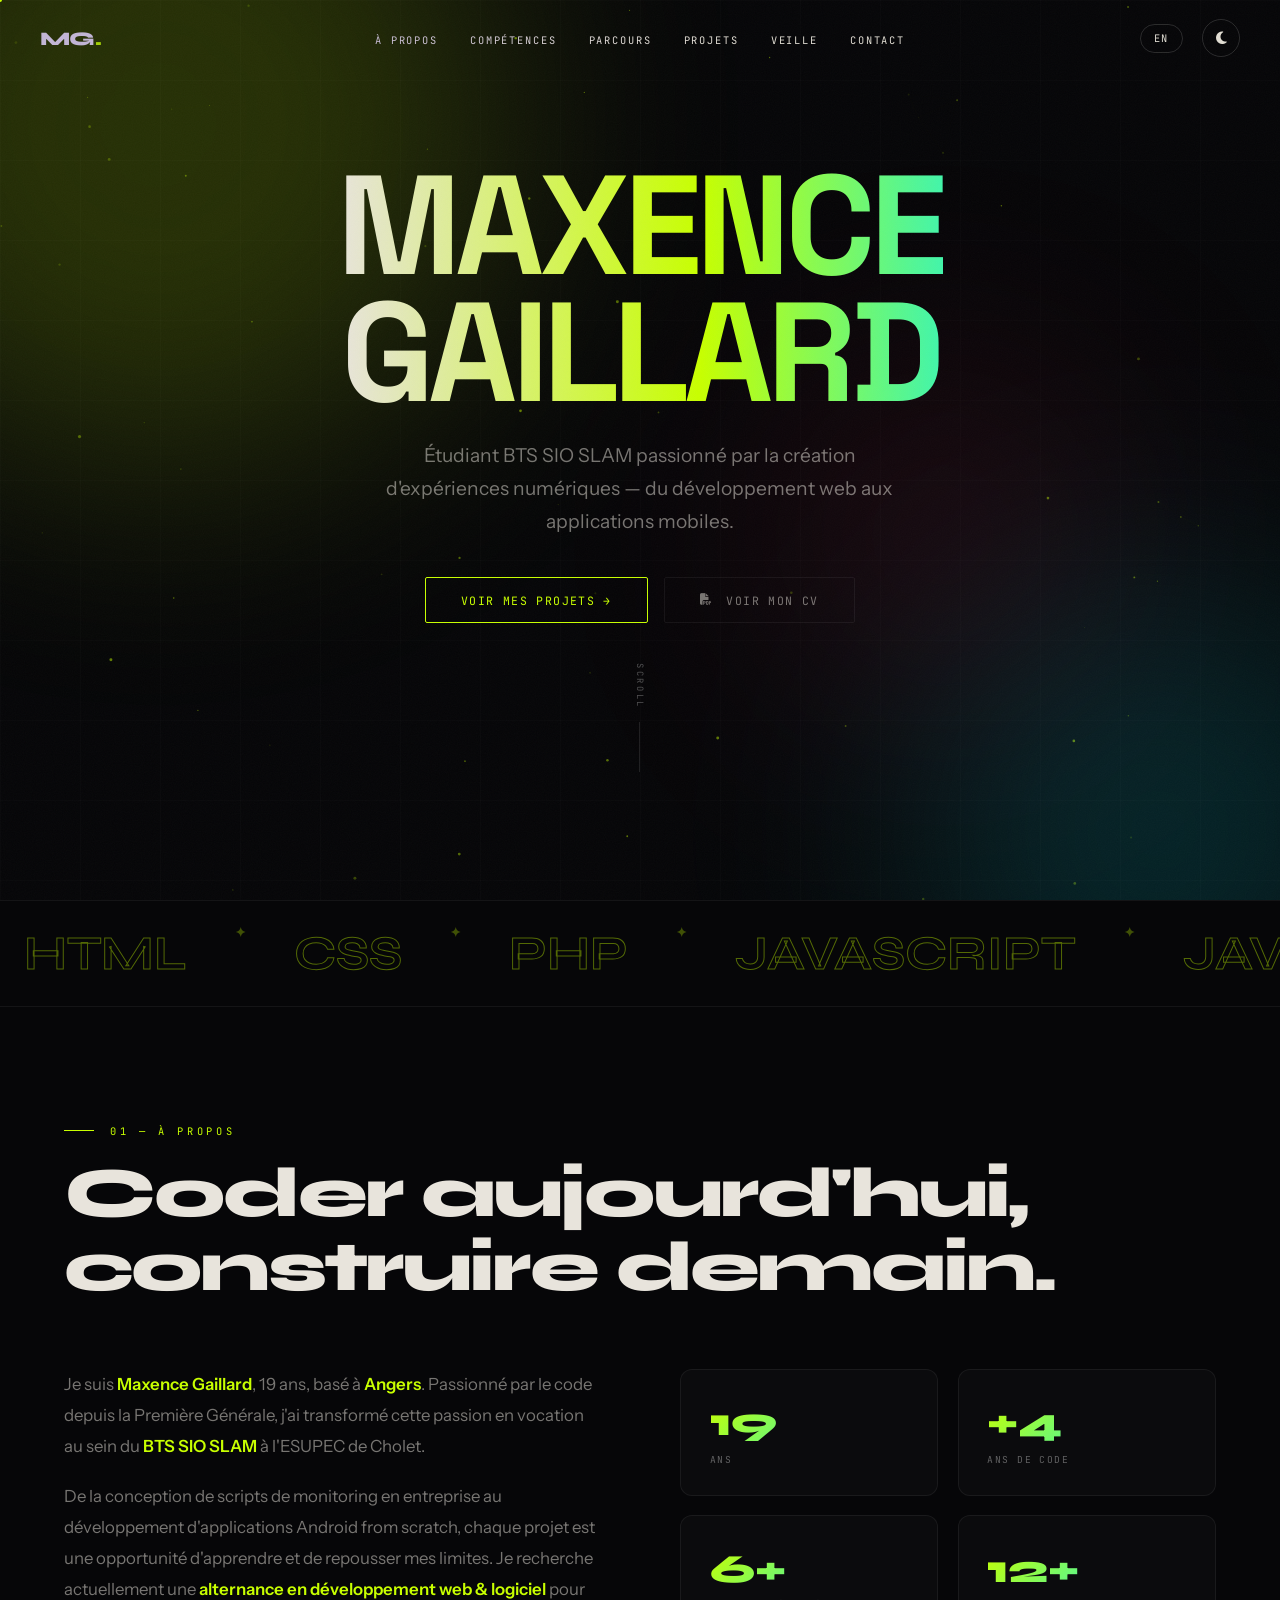
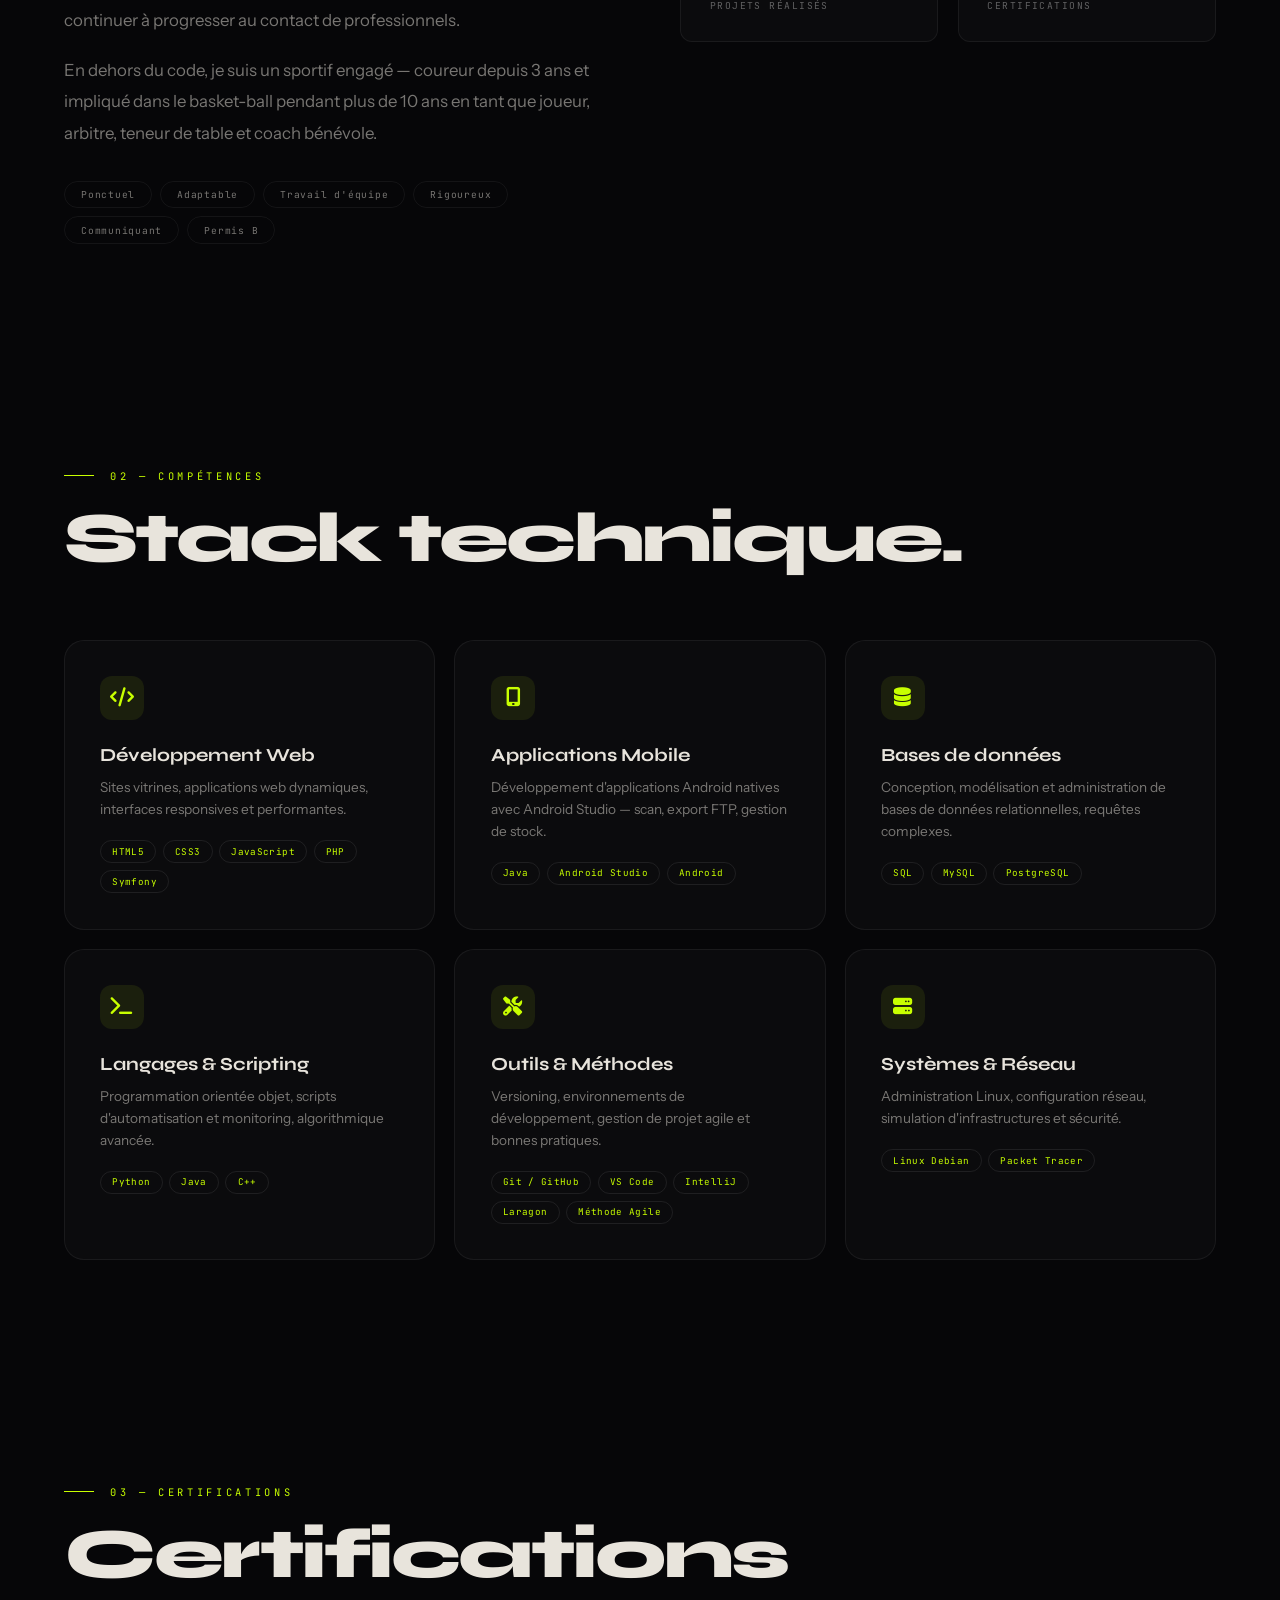
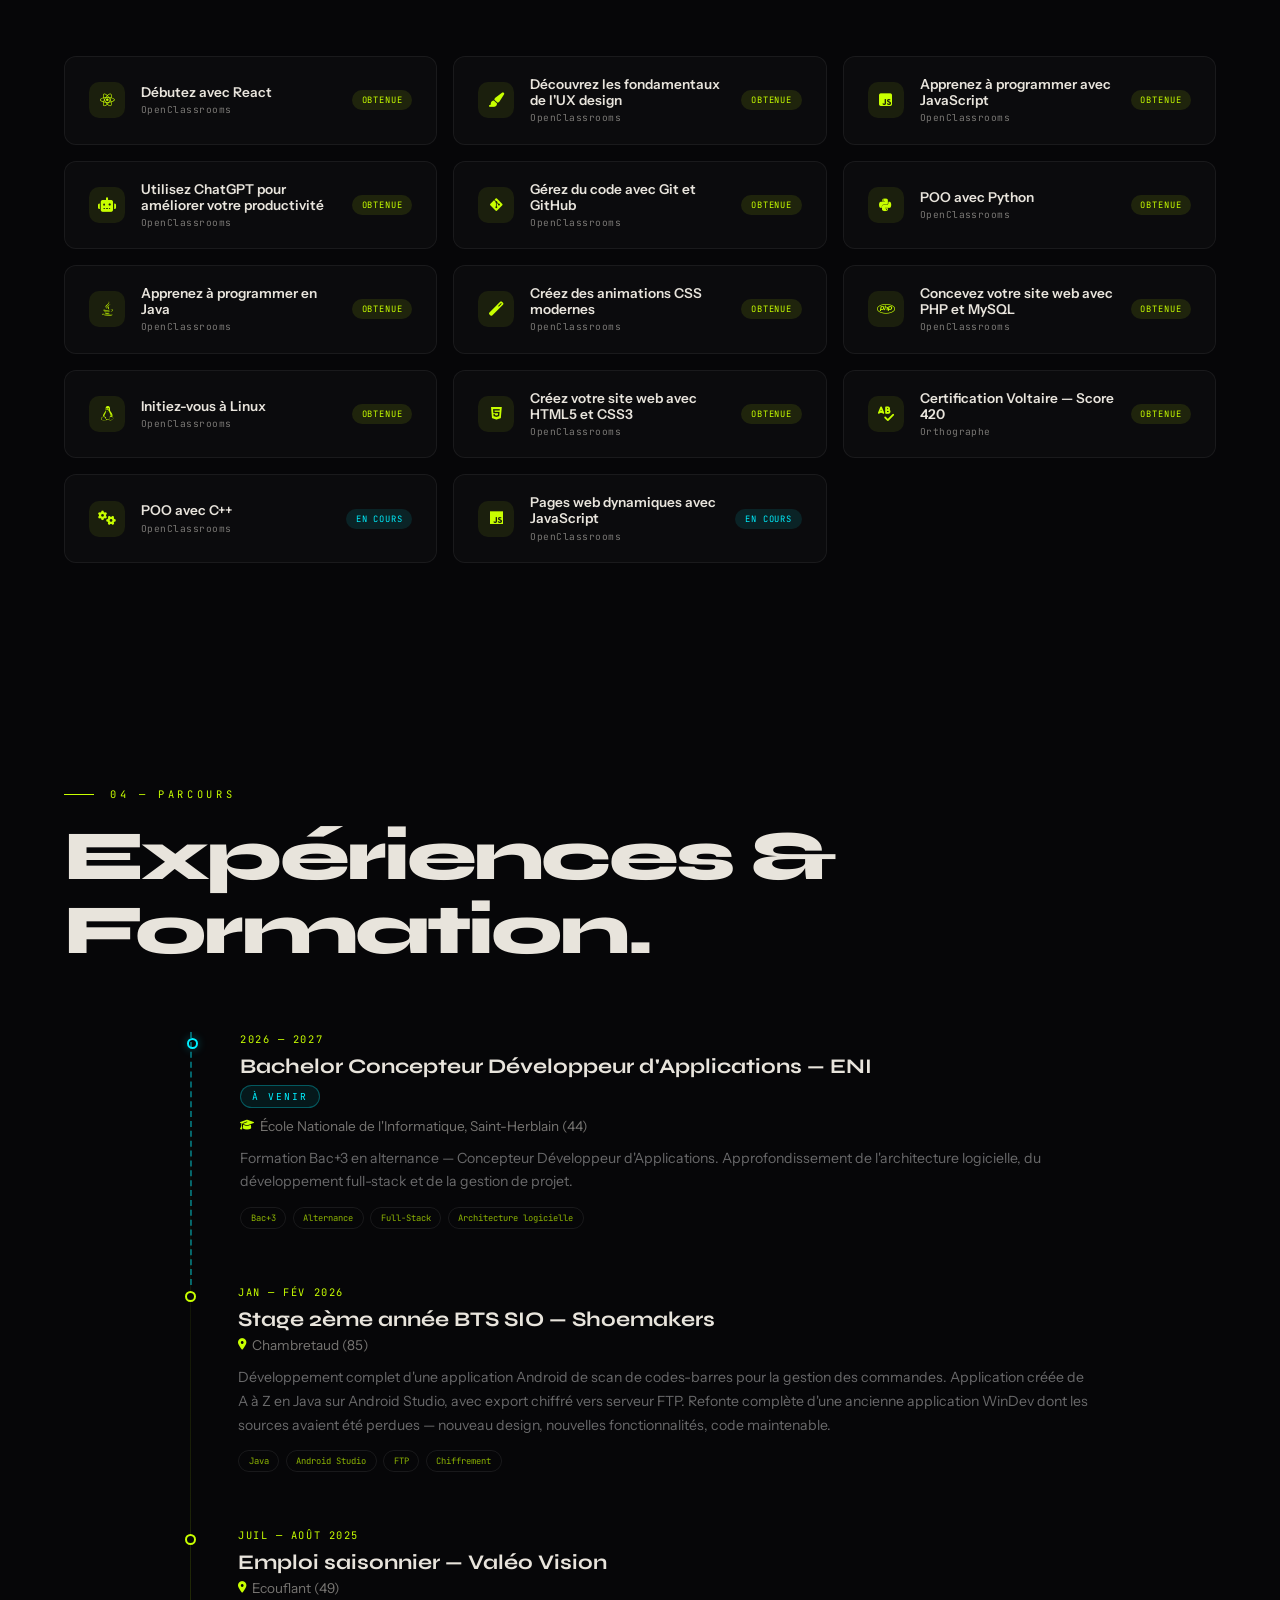
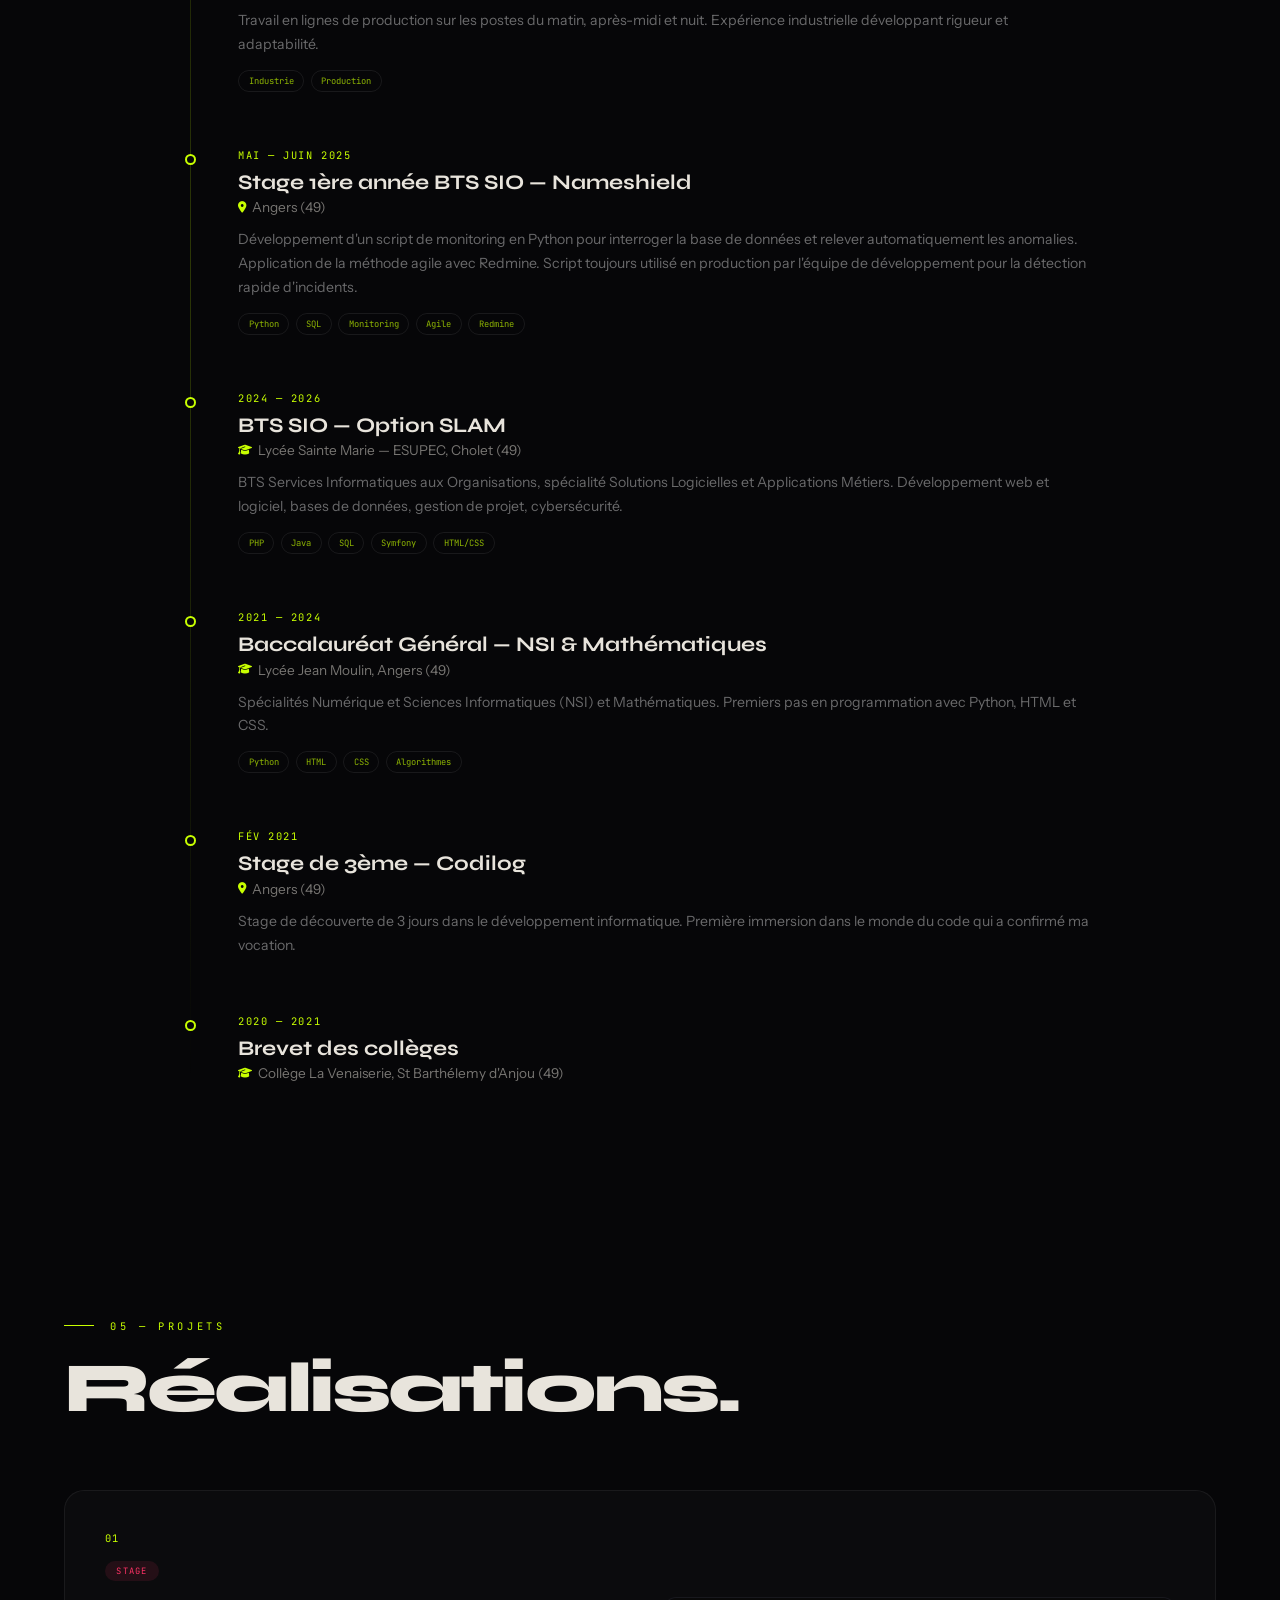
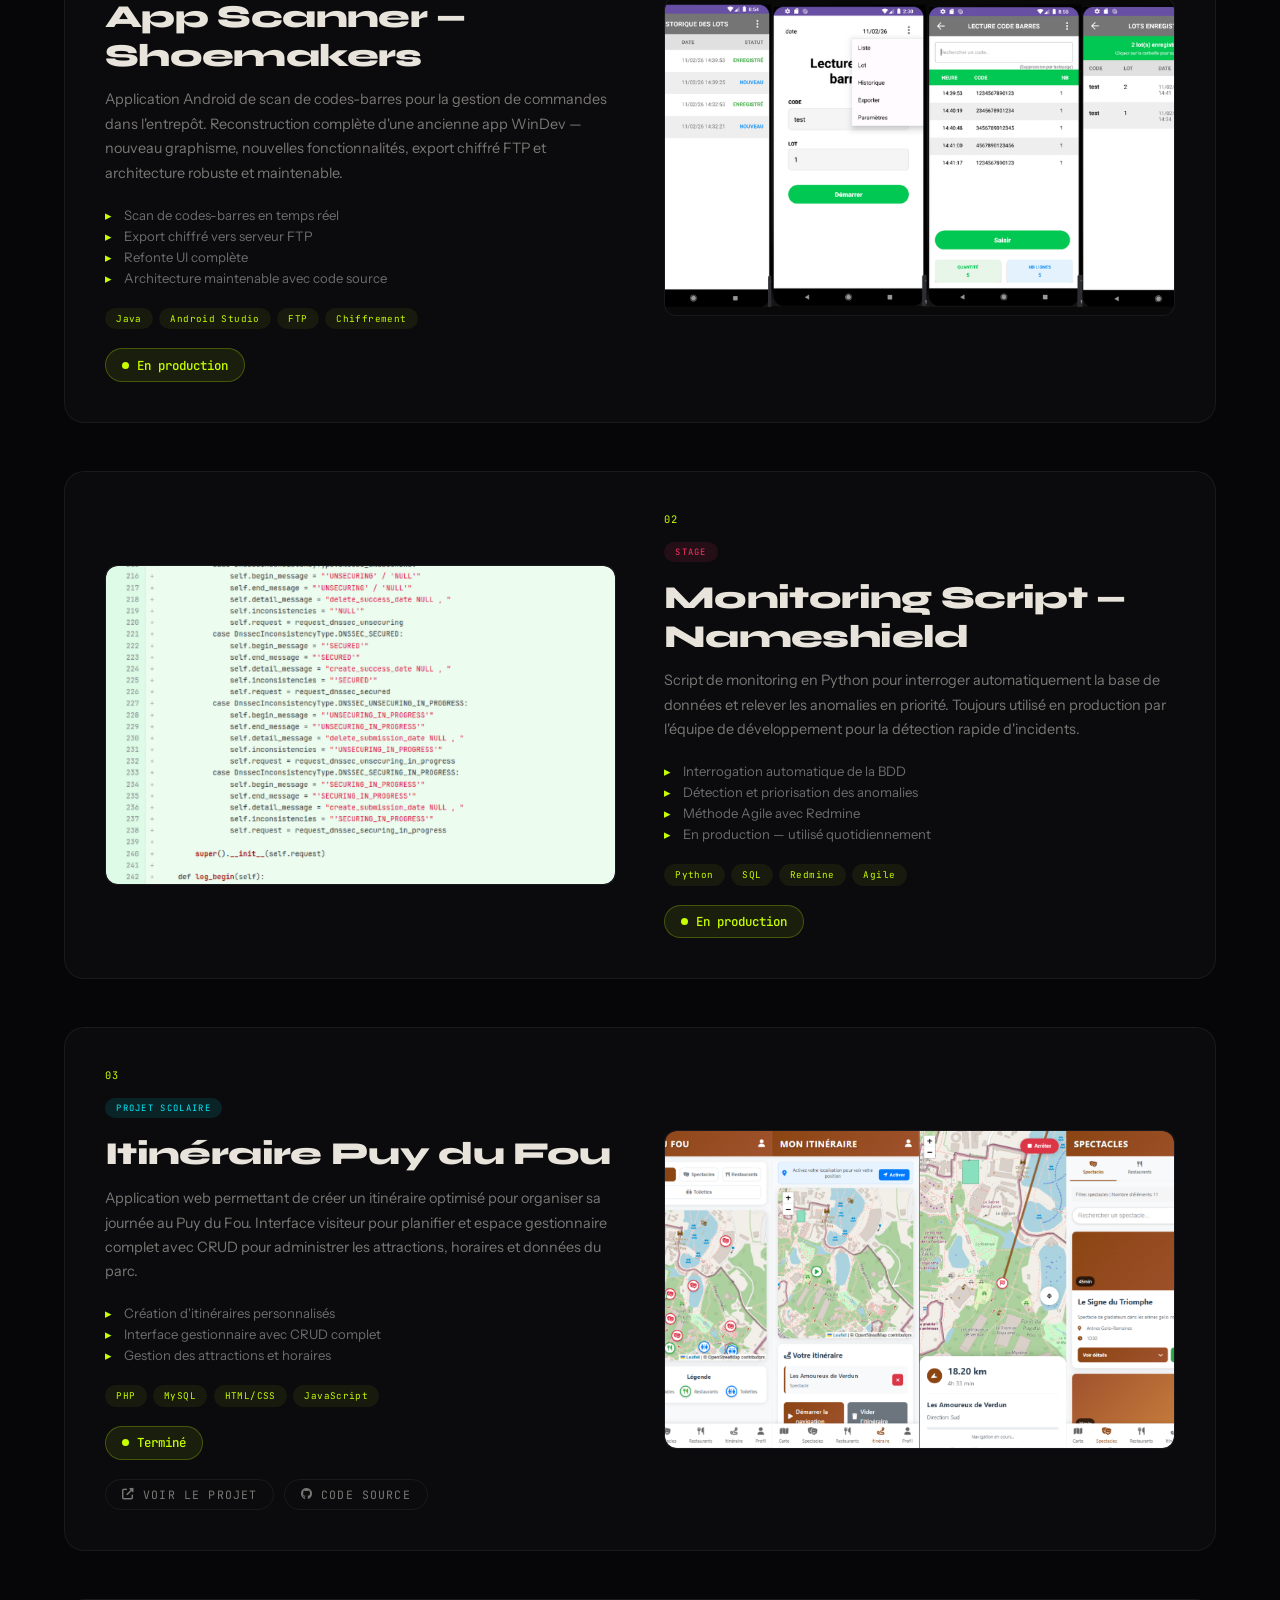
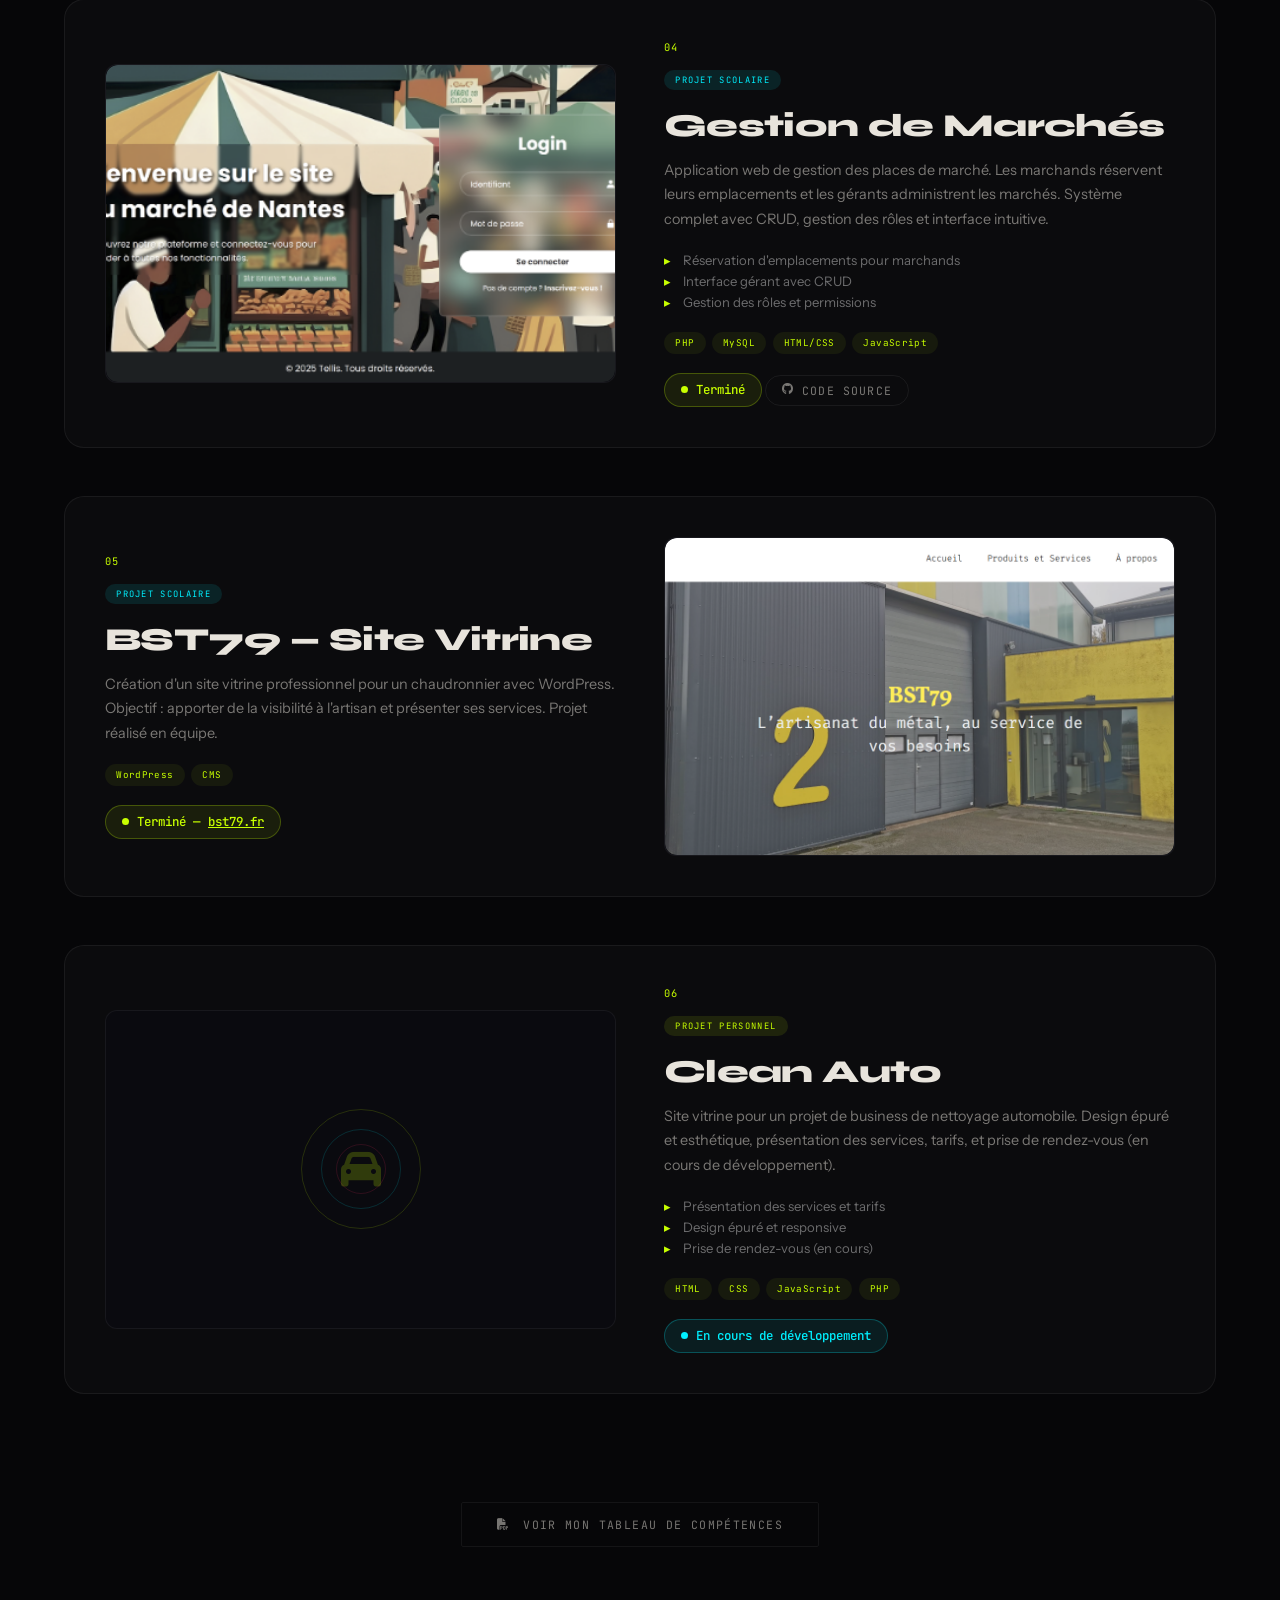
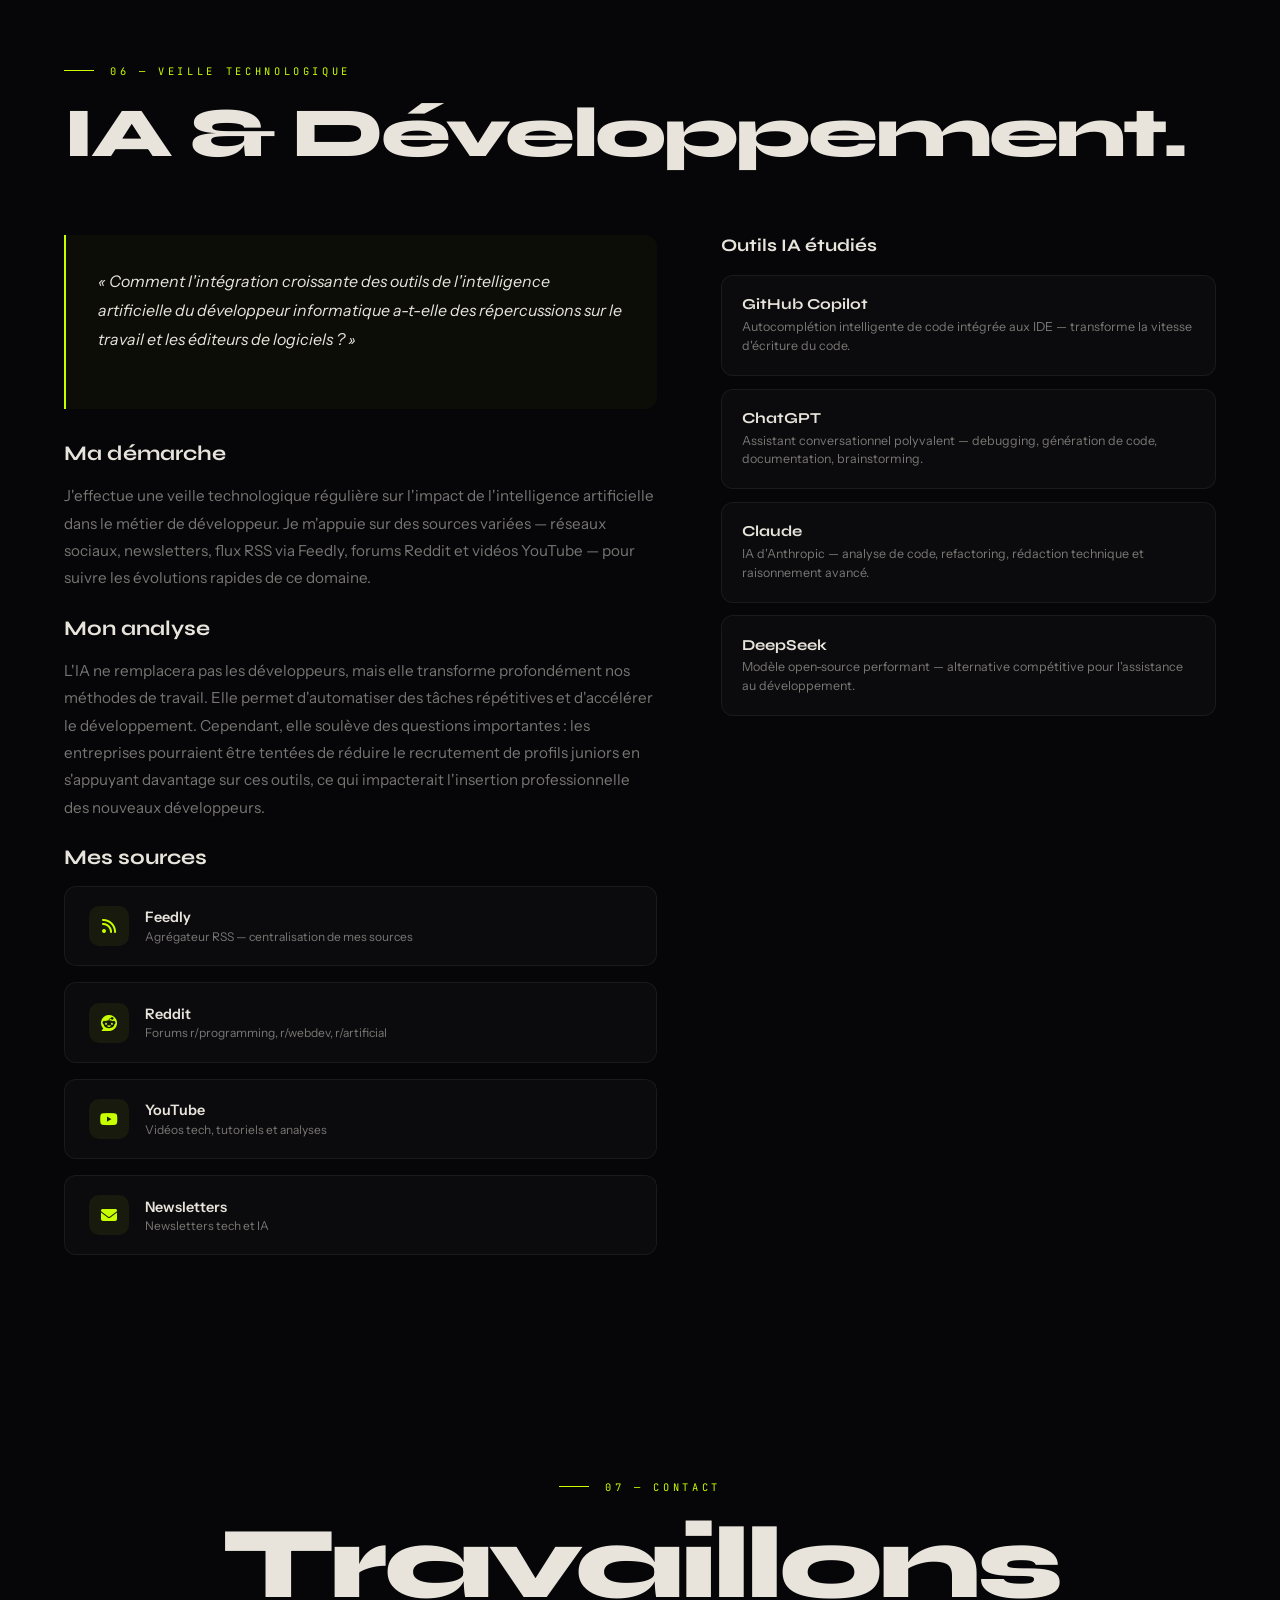
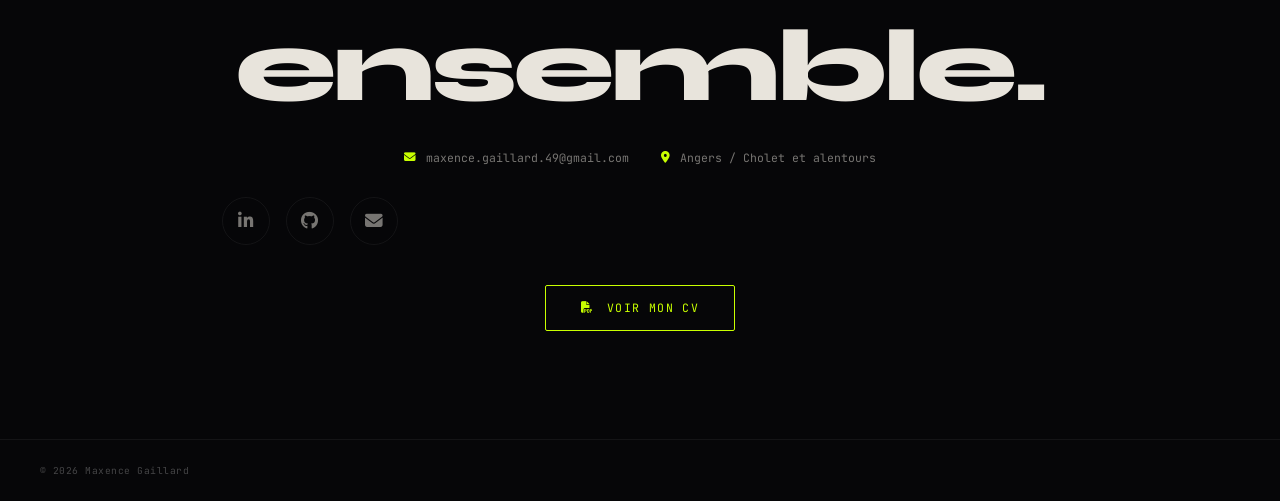
==== commit e6260ad0: "Mise à jour portfolio : stats, certifications, CTA compétences, suppression téléphone Co-Authored-By" ====
--- a/index.html
+++ b/index.html
@@ -260,7 +260,7 @@
   <section id="certifications" class="section">
     <div class="section-header reveal">
       <div class="section-label" data-fr="03 — Certifications" data-en="03 — Certifications">03 — Certifications</div>
-      <h2 class="section-title" data-fr="Formation continue." data-en="Continuous learning.">Formation continue.</h2>
+      <h2 class="section-title" data-fr="Certifications" data-en="Certifications">Certifications</h2>
     </div>
     <div class="certs-grid">
       <a href="https://openclassrooms.com/fr/courses/7008001-debutez-avec-react" target="_blank"
@@ -731,6 +731,13 @@
     </div>
   </section>
 
+  <!-- ═══ TABLEAU DE COMPÉTENCES CTA ═══ -->
+  <div class="section-cta reveal">
+    <a href="tableau-competences.pdf" target="_blank" class="btn-secondary magnetic"
+      data-fr="<i class='fas fa-file-pdf'></i> Voir mon tableau de compétences"
+      data-en="<i class='fas fa-file-pdf'></i> View my skills matrix"><i class="fas fa-file-pdf"></i> Voir mon tableau de compétences</a>
+  </div>
+
   <!-- ═══ VEILLE TECHNOLOGIQUE ═══ -->
   <section id="veille" class="section">
     <div class="section-header reveal">
@@ -844,7 +851,6 @@
       </h2>
       <div class="contact-info">
         <div class="contact-item"><i class="fas fa-envelope"></i> maxence.gaillard.49@gmail.com</div>
-        <div class="contact-item"><i class="fas fa-phone"></i> 07 69 38 76 87</div>
         <div class="contact-item"><i class="fas fa-map-marker-alt"></i> <span data-fr="Angers / Cholet et alentours"
             data-en="Angers / Cholet area, France">Angers / Cholet et alentours</span></div>
       </div>
--- a/style.css
+++ b/style.css
@@ -1149,6 +1149,12 @@
 
 .cv-download {
   margin-top: 2.5rem;
+}
+
+.section-cta {
+  display: flex;
+  justify-content: center;
+  padding: 4rem var(--pad);
 }
 
 /* ═══════════════════════════════════════════════════════
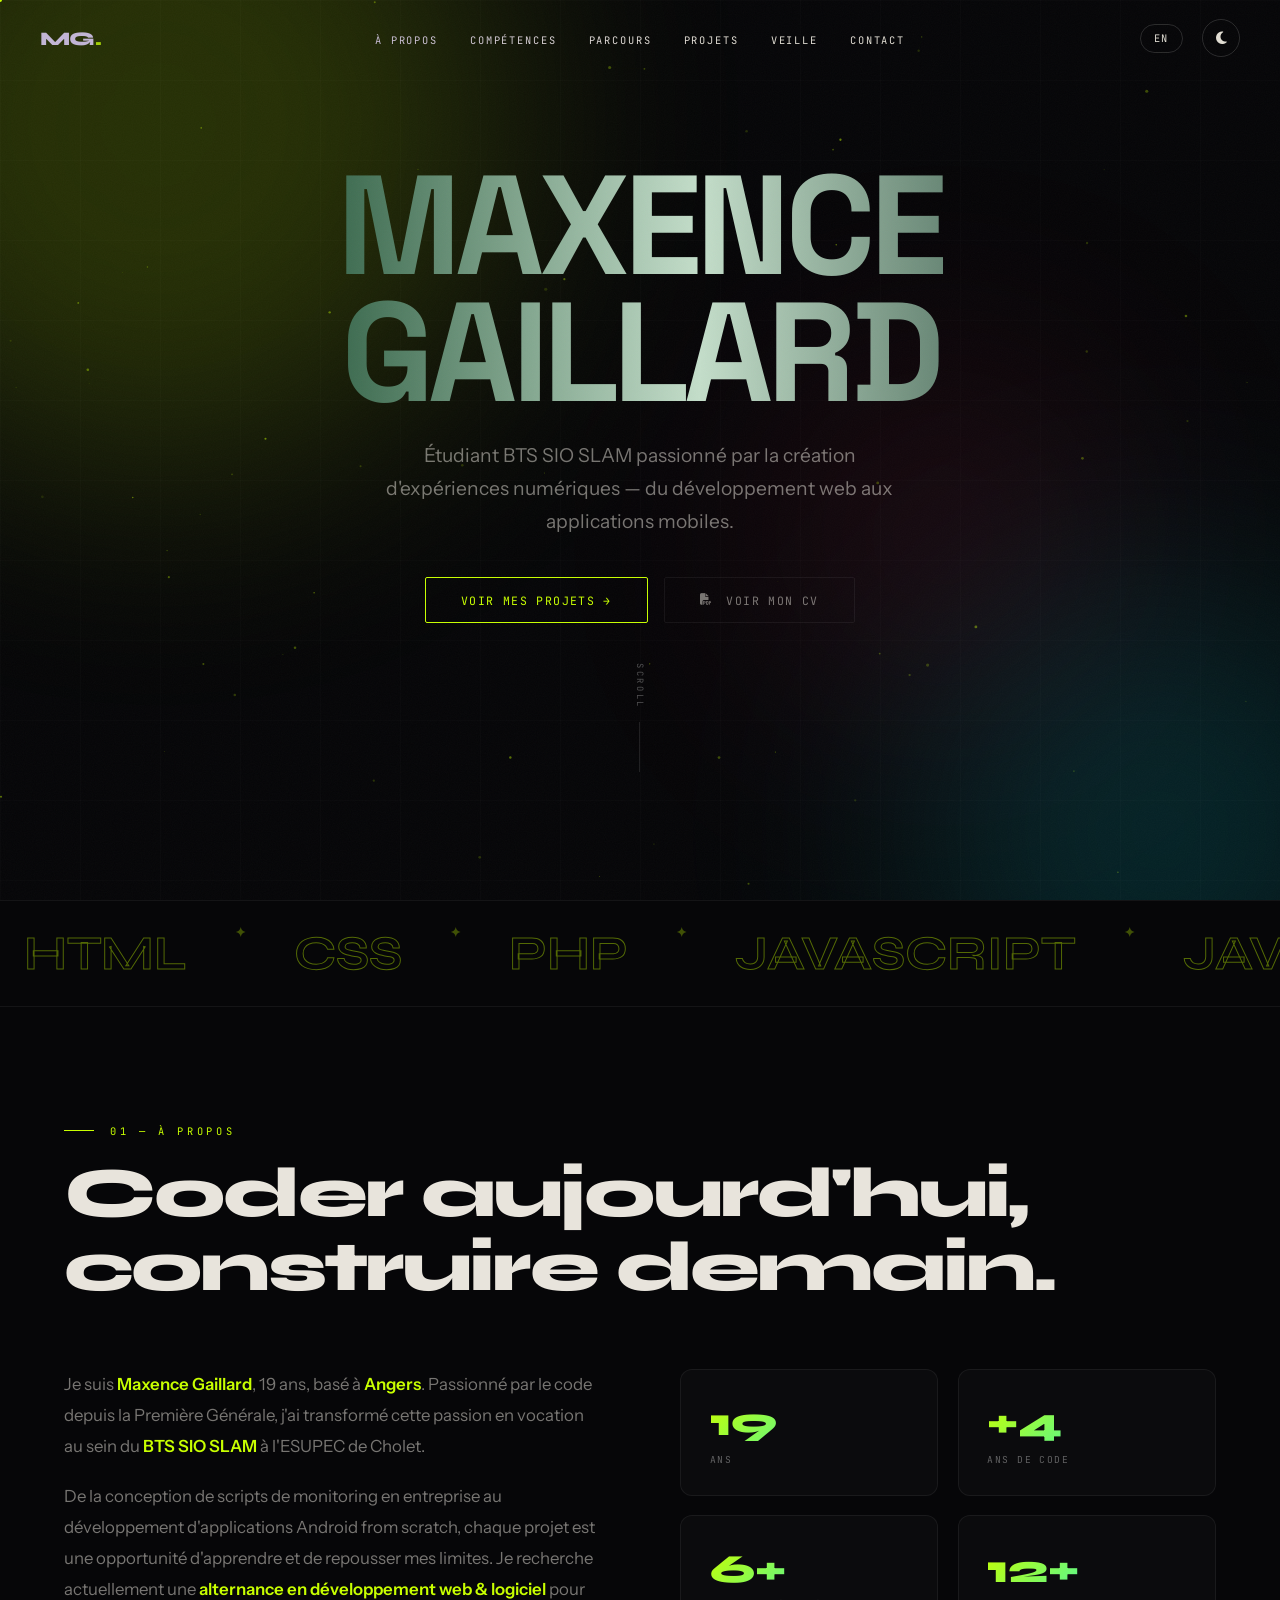
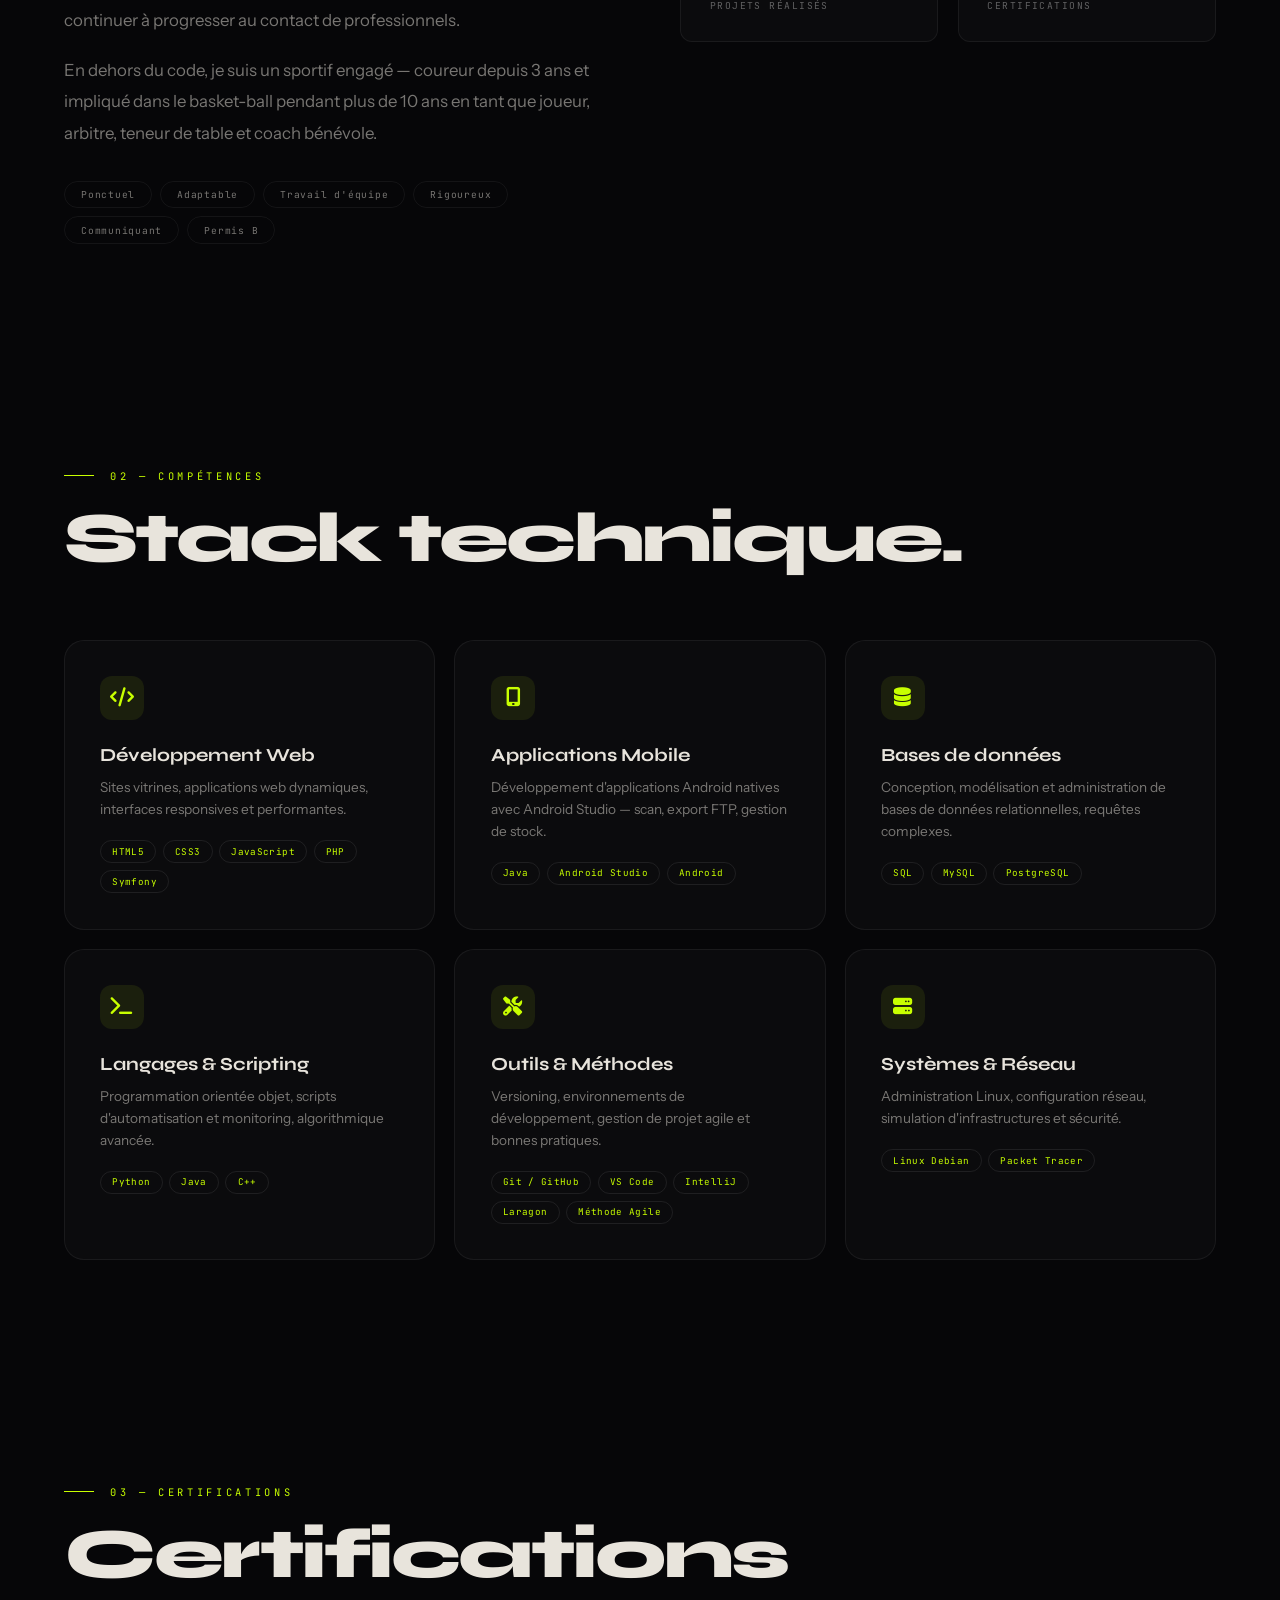
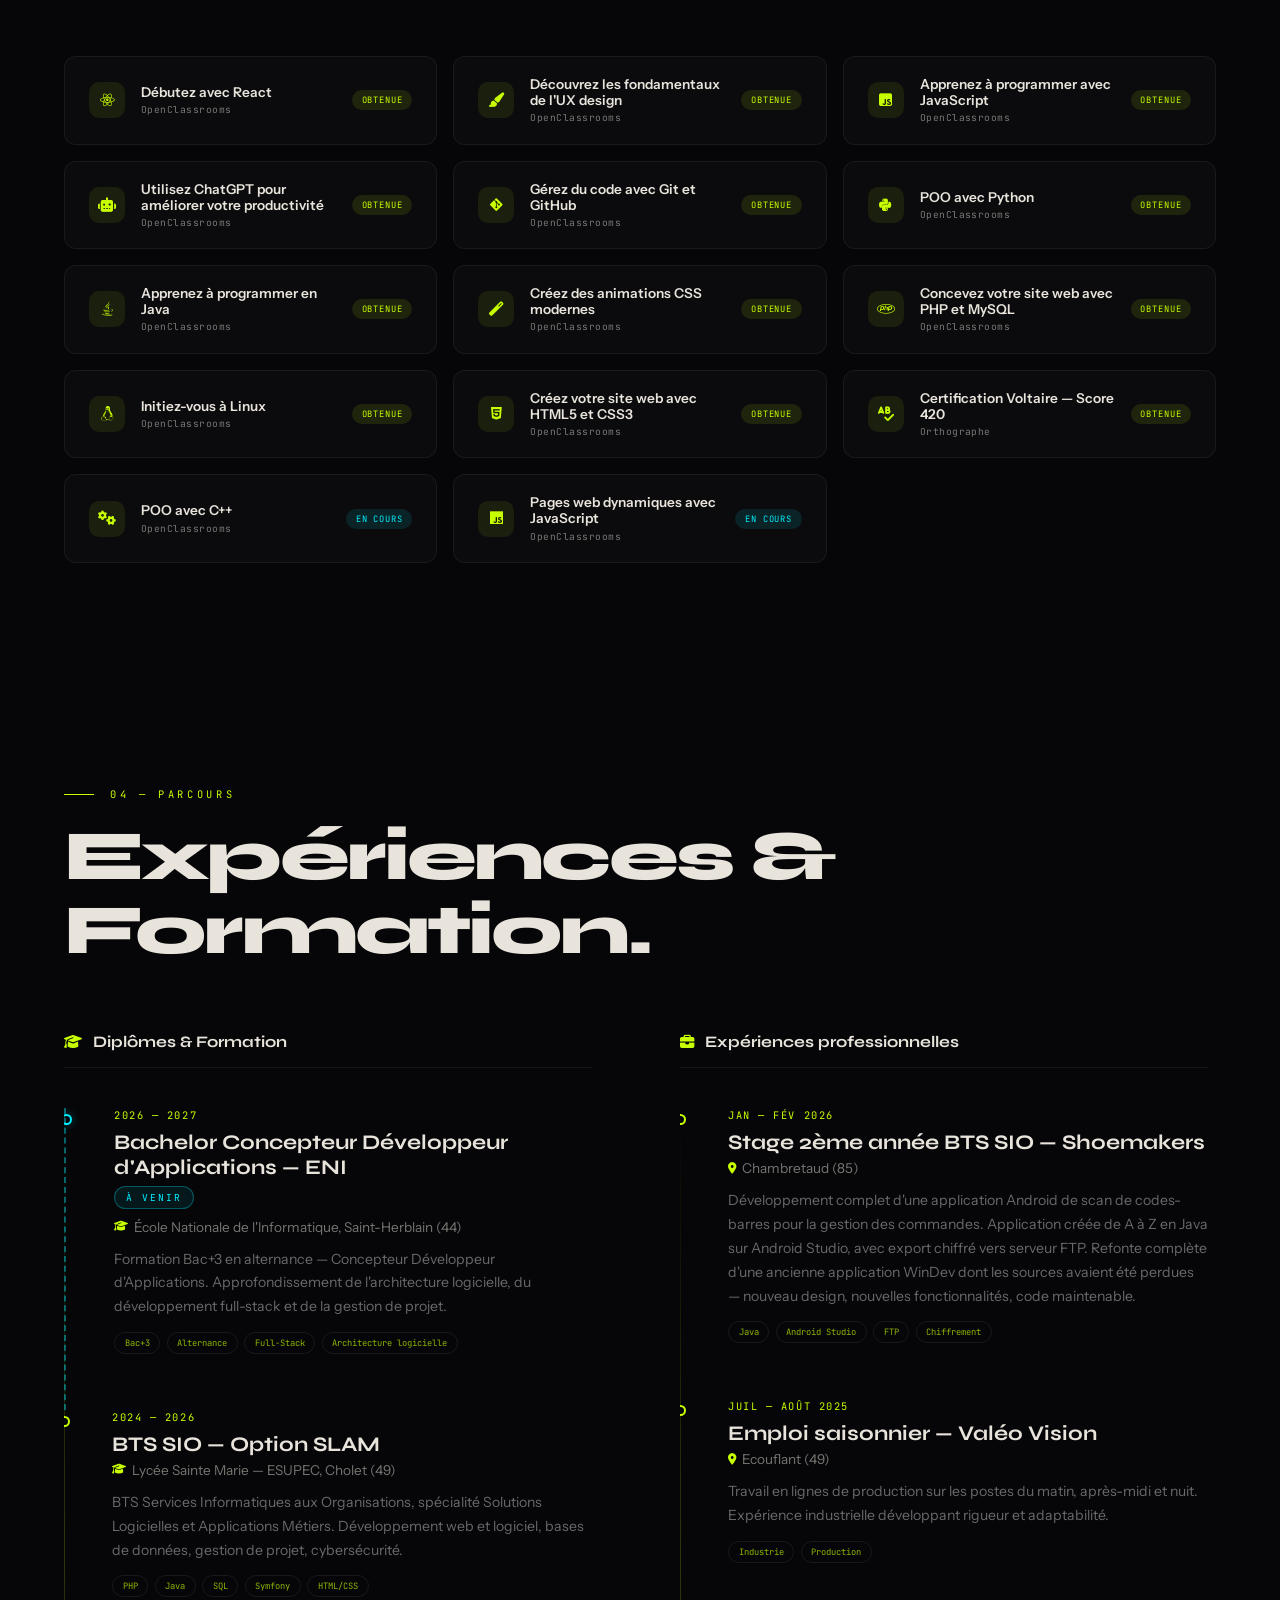
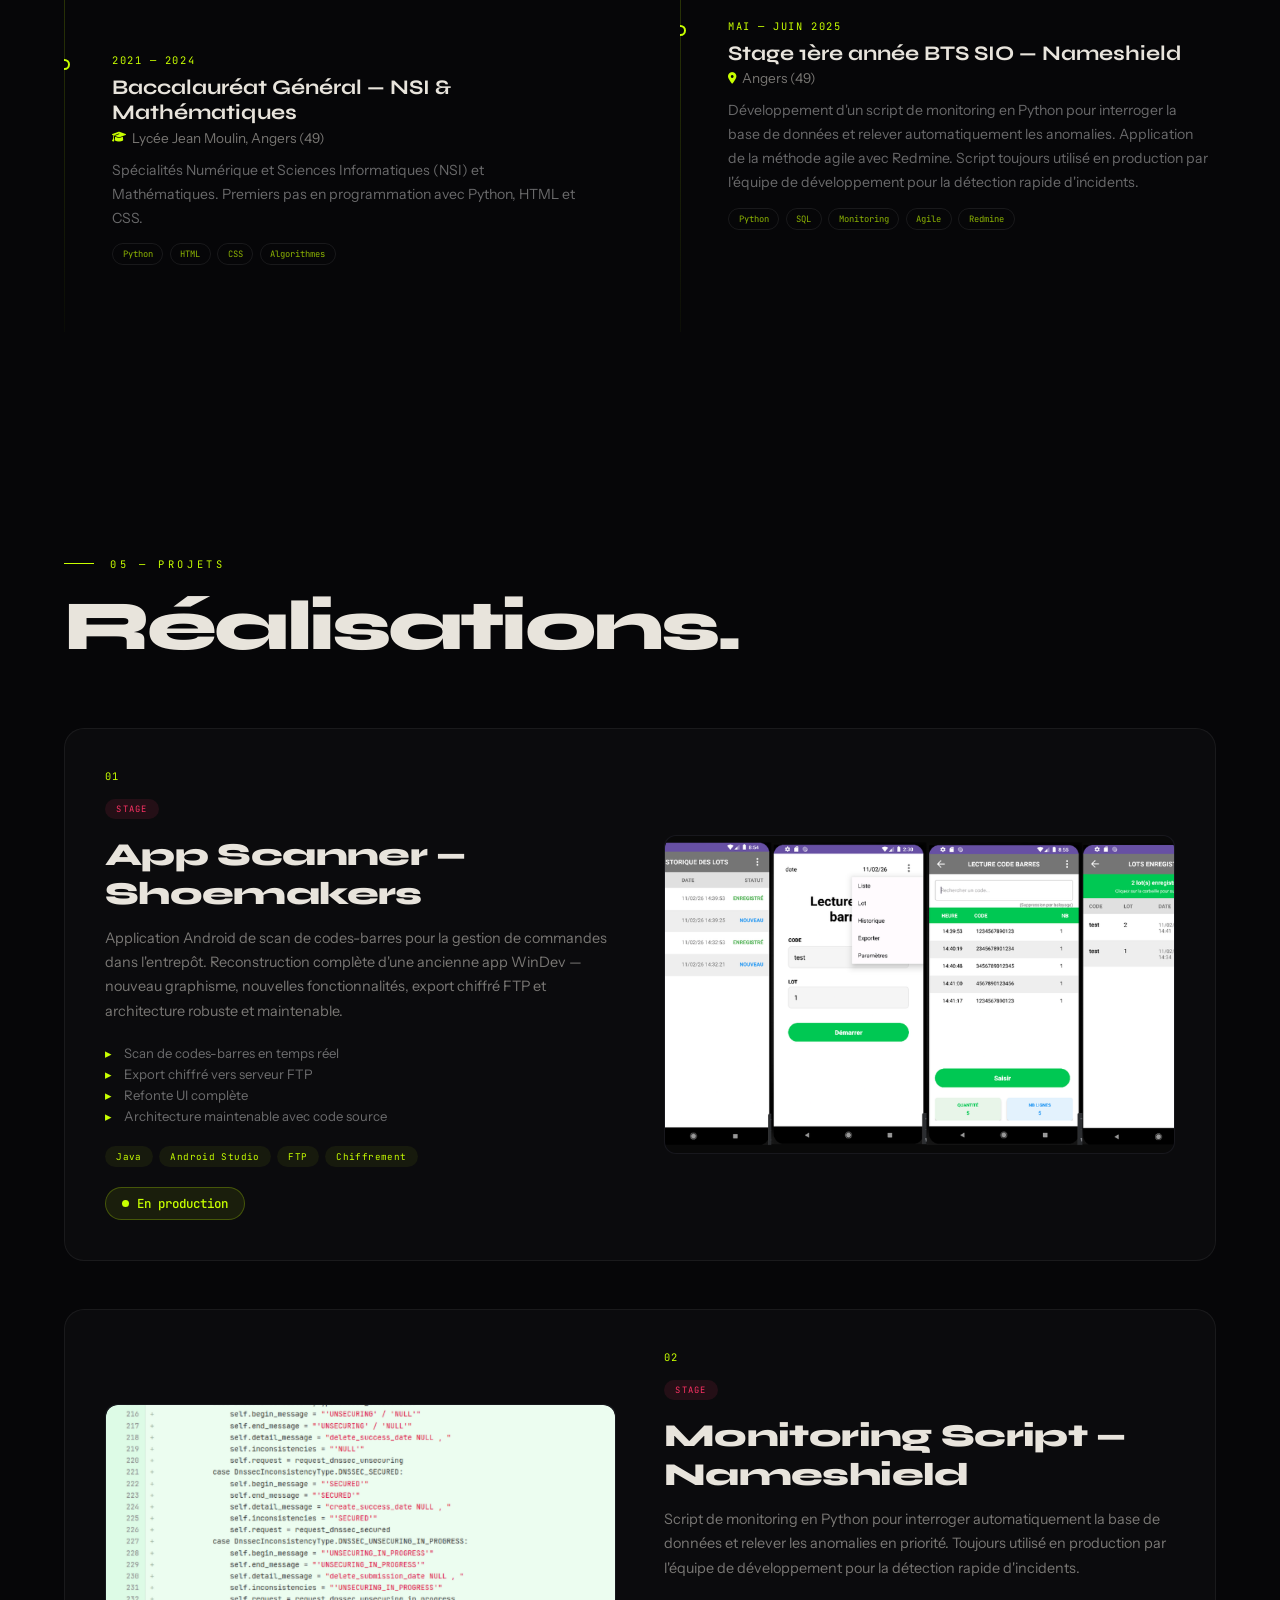
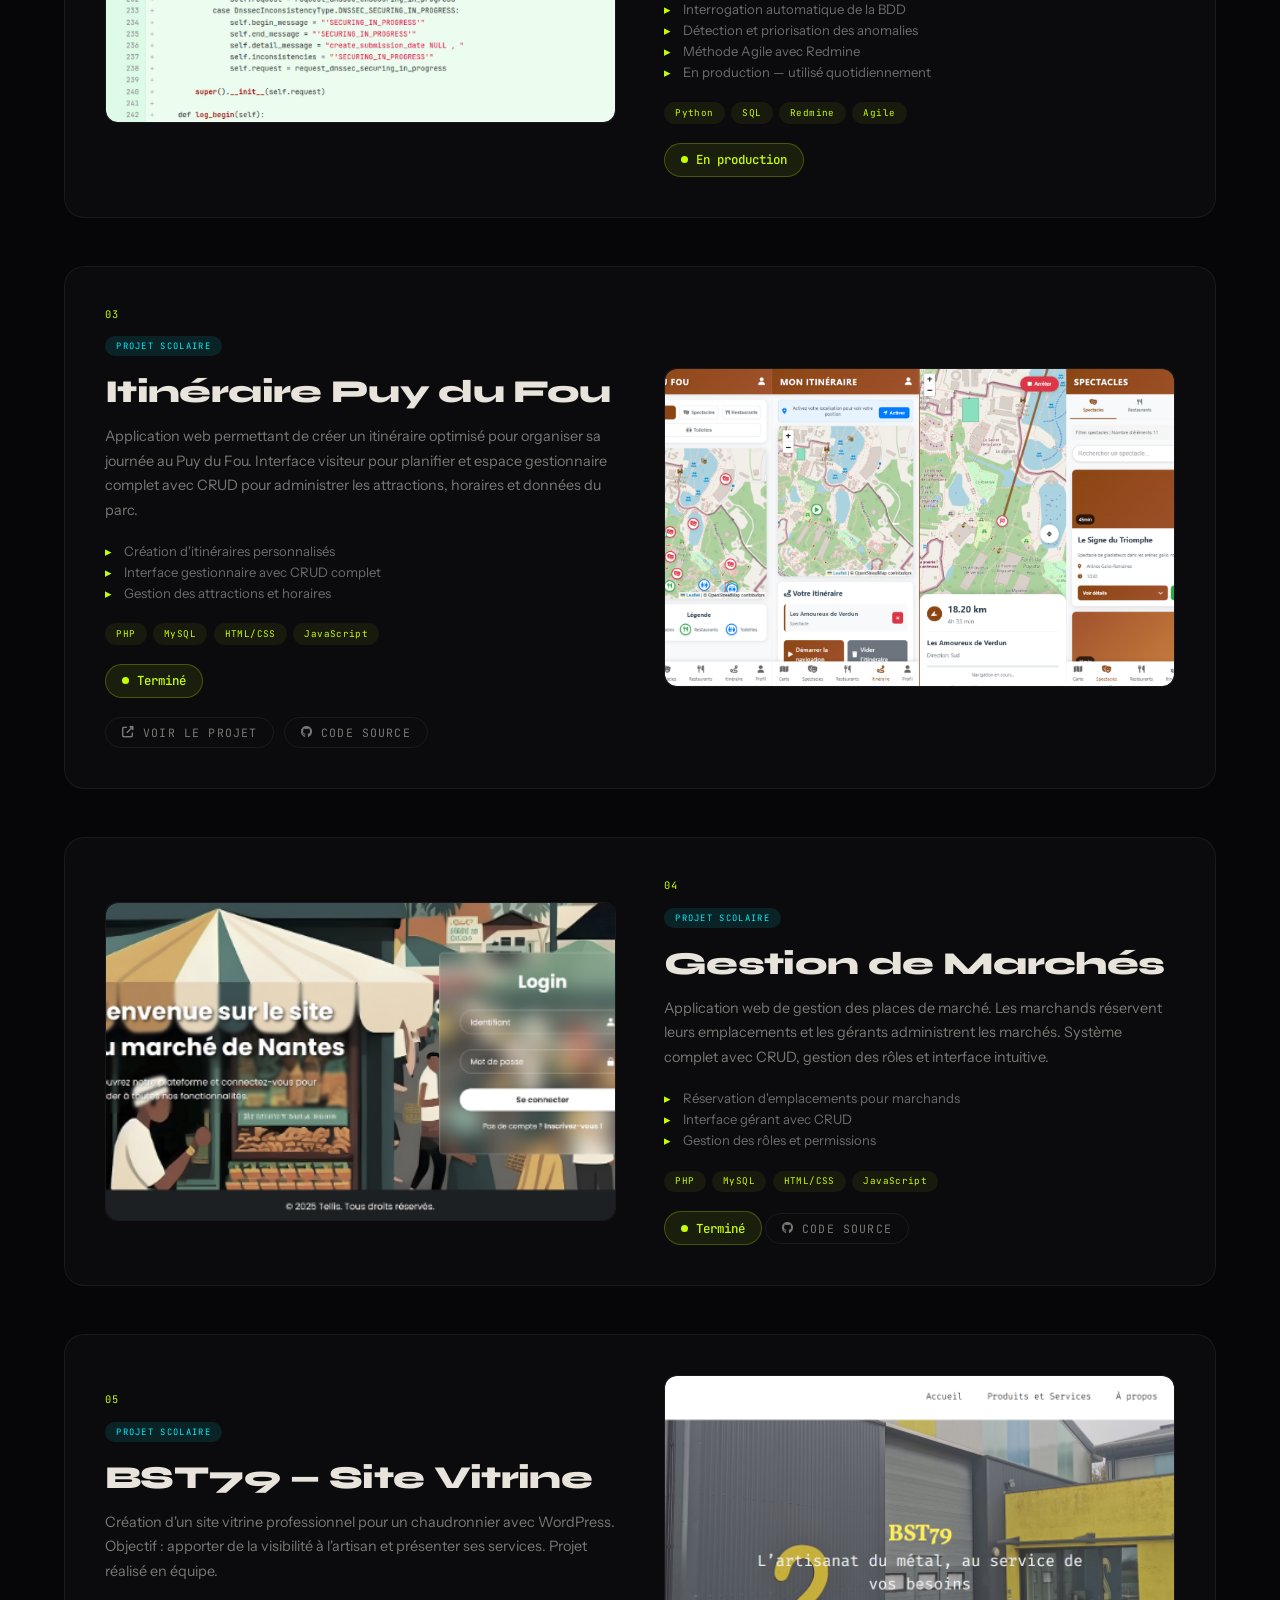
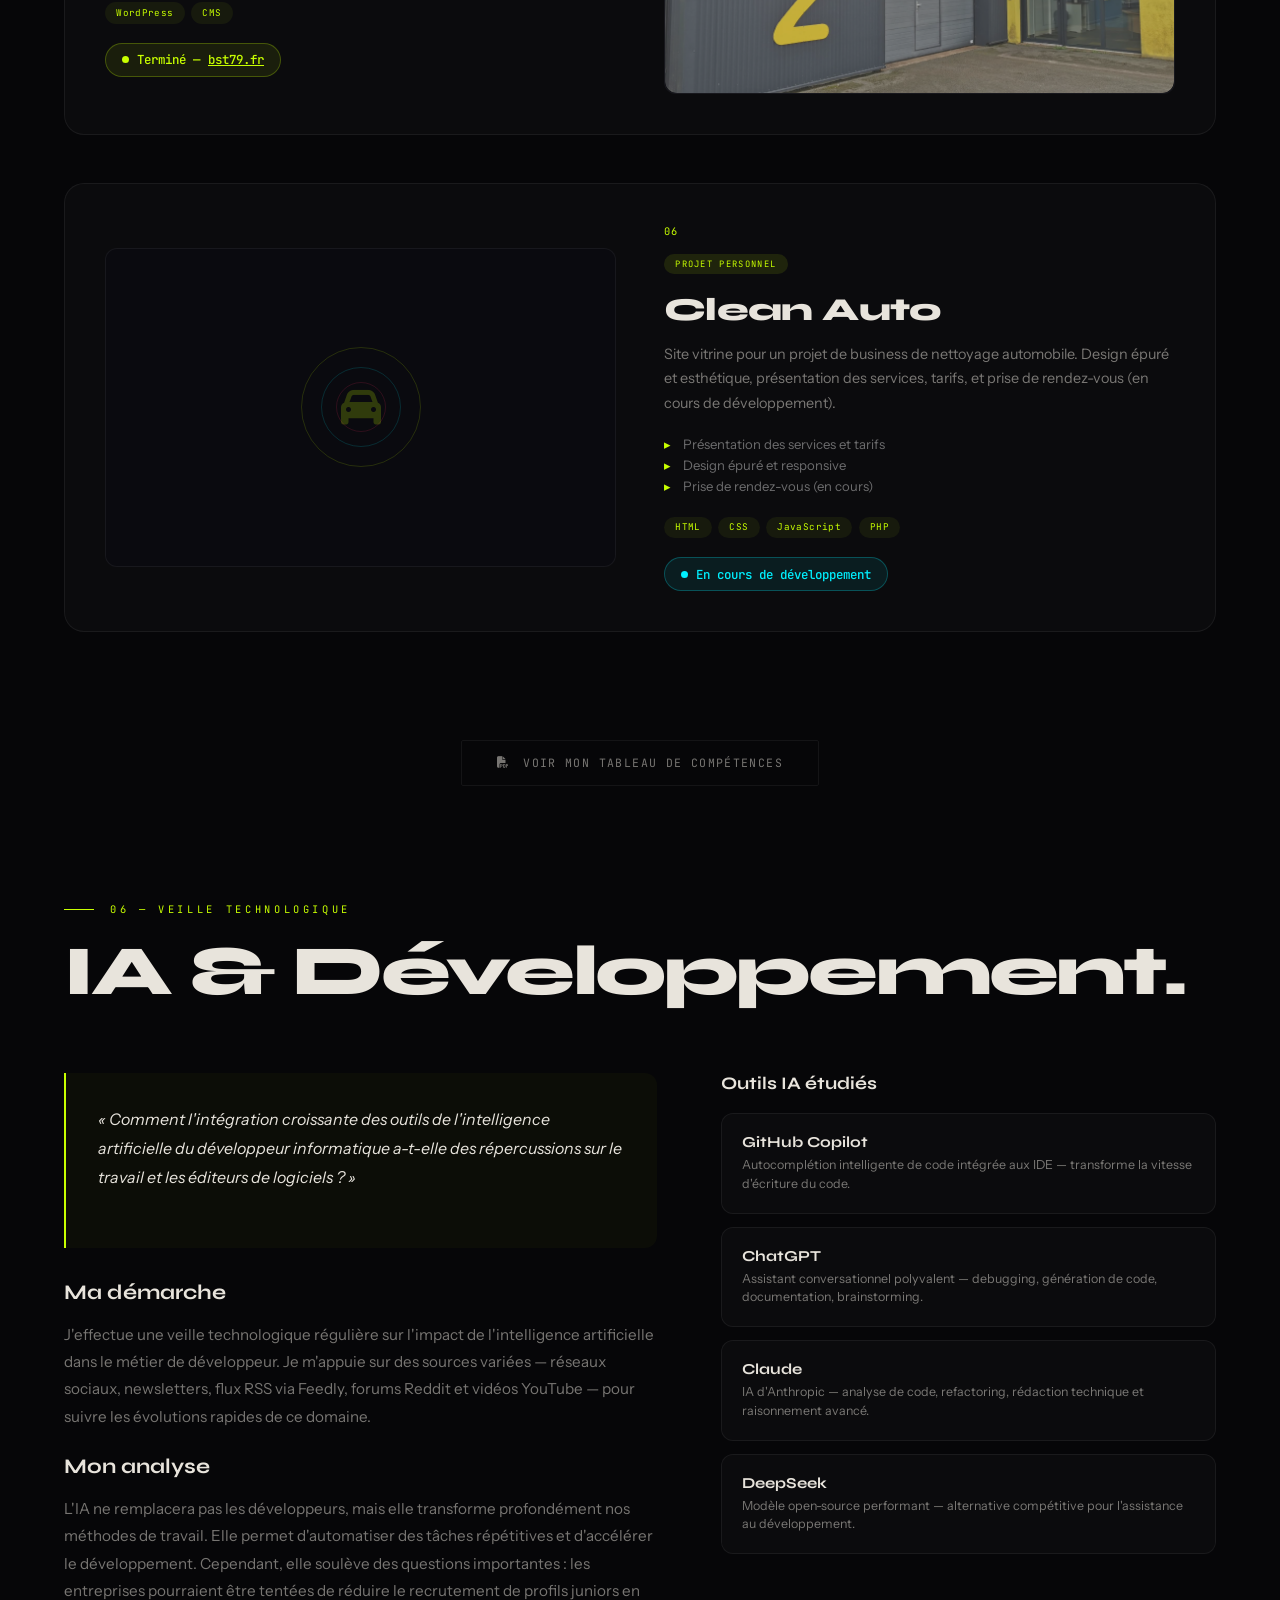
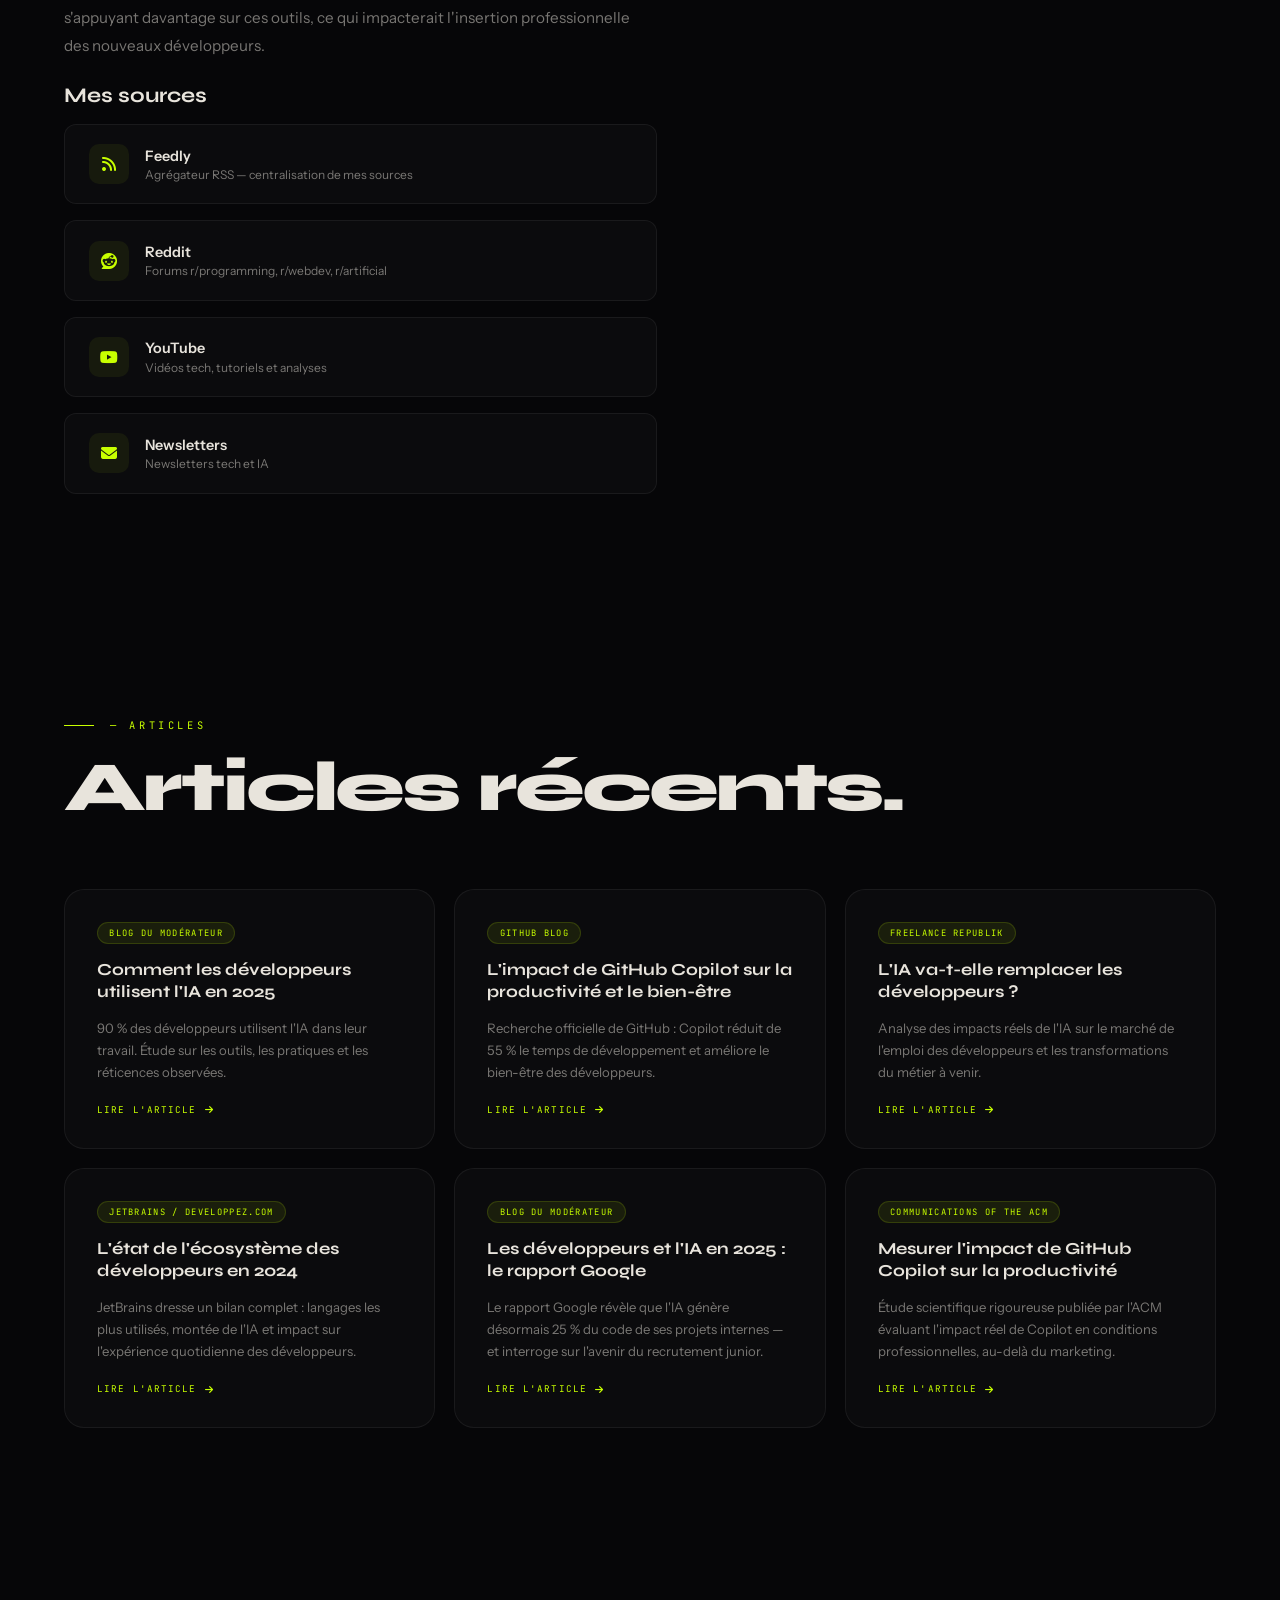
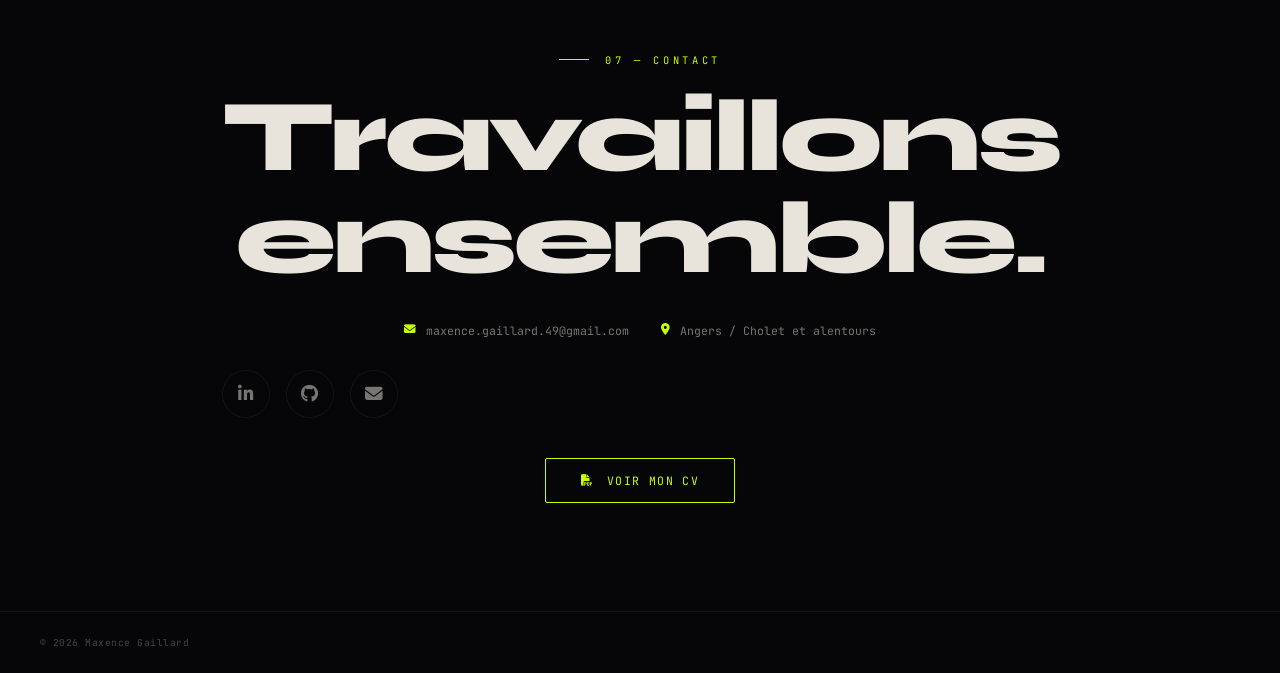
==== commit 21d53820: "Parcours en deux frises côte à côte, articles veille, couleur hero - Timeline parcours séparée en Di" ====
--- a/index.html
+++ b/index.html
@@ -409,111 +409,90 @@
       <h2 class="section-title" data-fr="Expériences &<br>Formation." data-en="Experience &<br>Education.">Expériences
         &<br>Formation.</h2>
     </div>
-    <div class="timeline">
-      <div class="tl-item tl-upcoming reveal">
-        <div class="tl-dot tl-dot-upcoming"></div>
-        <div class="tl-date">2026 — 2027</div>
-        <div class="tl-title" data-fr="Bachelor Concepteur Développeur d'Applications — ENI" data-en="Bachelor Application Developer — ENI">Bachelor Concepteur Développeur d'Applications — ENI</div>
-        <span class="tl-badge-upcoming" data-fr="À venir" data-en="Upcoming">À venir</span>
-        <div class="tl-place"><i class="fas fa-graduation-cap"></i> <span data-fr="École Nationale de l'Informatique, Saint-Herblain (44)" data-en="École Nationale de l'Informatique, Saint-Herblain (44)">École Nationale de l'Informatique, Saint-Herblain (44)</span></div>
-        <div class="tl-desc" data-fr="Formation Bac+3 en alternance — Concepteur Développeur d'Applications. Approfondissement de l'architecture logicielle, du développement full-stack et de la gestion de projet." data-en="3-year work-study degree — Application Developer Designer. Deep dive into software architecture, full-stack development, and project management.">Formation Bac+3 en alternance — Concepteur Développeur d'Applications. Approfondissement de l'architecture logicielle, du développement full-stack et de la gestion de projet.</div>
-        <div class="tl-tags"><span class="tl-tag">Bac+3</span><span class="tl-tag">Alternance</span><span class="tl-tag">Full-Stack</span><span class="tl-tag">Architecture logicielle</span></div>
-      </div>
-      <div class="tl-item reveal">
-        <div class="tl-dot"></div>
-        <div class="tl-date" data-fr="Jan — Fév 2026" data-en="Jan — Feb 2026">Jan — Fév 2026</div>
-        <div class="tl-title" data-fr="Stage 2ème année BTS SIO — Shoemakers"
-          data-en="2nd Year BTS Internship — Shoemakers">Stage 2ème année BTS SIO — Shoemakers</div>
-        <div class="tl-place"><i class="fas fa-map-marker-alt"></i> <span>Chambretaud (85)</span></div>
-        <div class="tl-desc"
-          data-fr="Développement complet d'une application Android de scan de codes-barres pour la gestion des commandes. Application créée de A à Z en Java sur Android Studio, avec export chiffré vers serveur FTP. Refonte complète d'une ancienne application WinDev dont les sources avaient été perdues — nouveau design, nouvelles fonctionnalités, code maintenable."
-          data-en="Full development of an Android barcode scanning app for order management. Built from scratch in Java with Android Studio, featuring encrypted FTP export. Complete rebuild of a legacy WinDev application whose source code was lost — new design, new features, maintainable code.">
-          Développement complet d'une application Android de scan de codes-barres pour la gestion des commandes.
-          Application créée de A à Z en Java sur Android Studio, avec export chiffré vers serveur FTP. Refonte complète
-          d'une ancienne application WinDev dont les sources avaient été perdues — nouveau design, nouvelles
-          fonctionnalités, code maintenable.</div>
-        <div class="tl-tags"><span class="tl-tag">Java</span><span class="tl-tag">Android Studio</span><span
-            class="tl-tag">FTP</span><span class="tl-tag">Chiffrement</span></div>
-      </div>
-      <div class="tl-item reveal">
-        <div class="tl-dot"></div>
-        <div class="tl-date" data-fr="Juil — Août 2025" data-en="Jul — Aug 2025">Juil — Août 2025</div>
-        <div class="tl-title" data-fr="Emploi saisonnier — Valéo Vision" data-en="Seasonal Work — Valéo Vision">Emploi
-          saisonnier — Valéo Vision</div>
-        <div class="tl-place"><i class="fas fa-map-marker-alt"></i> <span>Ecouflant (49)</span></div>
-        <div class="tl-desc"
-          data-fr="Travail en lignes de production sur les postes du matin, après-midi et nuit. Expérience industrielle développant rigueur et adaptabilité."
-          data-en="Production line work across morning, afternoon, and night shifts. Industrial experience building discipline and adaptability.">
-          Travail en lignes de production sur les postes du matin, après-midi et nuit. Expérience industrielle
-          développant rigueur et adaptabilité.</div>
-        <div class="tl-tags"><span class="tl-tag">Industrie</span><span class="tl-tag">Production</span></div>
-      </div>
-      <div class="tl-item reveal">
-        <div class="tl-dot"></div>
-        <div class="tl-date" data-fr="Mai — Juin 2025" data-en="May — Jun 2025">Mai — Juin 2025</div>
-        <div class="tl-title" data-fr="Stage 1ère année BTS SIO — Nameshield"
-          data-en="1st Year BTS Internship — Nameshield">Stage 1ère année BTS SIO — Nameshield</div>
-        <div class="tl-place"><i class="fas fa-map-marker-alt"></i> <span>Angers (49)</span></div>
-        <div class="tl-desc"
-          data-fr="Développement d'un script de monitoring en Python pour interroger la base de données et relever automatiquement les anomalies. Application de la méthode agile avec Redmine. Script toujours utilisé en production par l'équipe de développement pour la détection rapide d'incidents."
-          data-en="Development of a Python monitoring script to query the database and automatically detect anomalies. Applied Agile methodology with Redmine. Script still actively used in production by the development team for rapid incident detection.">
-          Développement d'un script de monitoring en Python pour interroger la base de données et relever
-          automatiquement les anomalies. Application de la méthode agile avec Redmine. Script toujours utilisé en
-          production par l'équipe de développement pour la détection rapide d'incidents.</div>
-        <div class="tl-tags"><span class="tl-tag">Python</span><span class="tl-tag">SQL</span><span
-            class="tl-tag">Monitoring</span><span class="tl-tag">Agile</span><span class="tl-tag">Redmine</span></div>
-      </div>
-      <div class="tl-item reveal">
-        <div class="tl-dot"></div>
-        <div class="tl-date">2024 — 2026</div>
-        <div class="tl-title" data-fr="BTS SIO — Option SLAM" data-en="BTS SIO — SLAM Major">BTS SIO — Option SLAM</div>
-        <div class="tl-place"><i class="fas fa-graduation-cap"></i> <span
-            data-fr="Lycée Sainte Marie — ESUPEC, Cholet (49)" data-en="Lycée Sainte Marie — ESUPEC, Cholet (49)">Lycée
-            Sainte Marie — ESUPEC, Cholet (49)</span></div>
-        <div class="tl-desc"
-          data-fr="BTS Services Informatiques aux Organisations, spécialité Solutions Logicielles et Applications Métiers. Développement web et logiciel, bases de données, gestion de projet, cybersécurité."
-          data-en="IT Services for Organizations diploma, Software Solutions and Business Applications major. Web & software development, databases, project management, cybersecurity.">
-          BTS Services Informatiques aux Organisations, spécialité Solutions Logicielles et Applications Métiers.
-          Développement web et logiciel, bases de données, gestion de projet, cybersécurité.</div>
-        <div class="tl-tags"><span class="tl-tag">PHP</span><span class="tl-tag">Java</span><span
-            class="tl-tag">SQL</span><span class="tl-tag">Symfony</span><span class="tl-tag">HTML/CSS</span></div>
-      </div>
-      <div class="tl-item reveal">
-        <div class="tl-dot"></div>
-        <div class="tl-date">2021 — 2024</div>
-        <div class="tl-title" data-fr="Baccalauréat Général — NSI & Mathématiques"
-          data-en="General Baccalaureate — CS & Mathematics">Baccalauréat Général — NSI & Mathématiques</div>
-        <div class="tl-place"><i class="fas fa-graduation-cap"></i> <span data-fr="Lycée Jean Moulin, Angers (49)"
-            data-en="Lycée Jean Moulin, Angers (49)">Lycée Jean Moulin, Angers (49)</span></div>
-        <div class="tl-desc"
-          data-fr="Spécialités Numérique et Sciences Informatiques (NSI) et Mathématiques. Premiers pas en programmation avec Python, HTML et CSS."
-          data-en="Specialization in Computer Science (NSI) and Mathematics. First steps in programming with Python, HTML, and CSS.">
-          Spécialités Numérique et Sciences Informatiques (NSI) et Mathématiques. Premiers pas en programmation avec
-          Python, HTML et CSS.</div>
-        <div class="tl-tags"><span class="tl-tag">Python</span><span class="tl-tag">HTML</span><span
-            class="tl-tag">CSS</span><span class="tl-tag">Algorithmes</span></div>
-      </div>
-      <div class="tl-item reveal">
-        <div class="tl-dot"></div>
-        <div class="tl-date" data-fr="Fév 2021" data-en="Feb 2021">Fév 2021</div>
-        <div class="tl-title" data-fr="Stage de 3ème — Codilog" data-en="Middle School Internship — Codilog">Stage de
-          3ème — Codilog</div>
-        <div class="tl-place"><i class="fas fa-map-marker-alt"></i> <span>Angers (49)</span></div>
-        <div class="tl-desc"
-          data-fr="Stage de découverte de 3 jours dans le développement informatique. Première immersion dans le monde du code qui a confirmé ma vocation."
-          data-en="3-day discovery internship in software development. First immersion in the world of coding that confirmed my calling.">
-          Stage de découverte de 3 jours dans le développement informatique. Première immersion dans le monde du code
-          qui a confirmé ma vocation.</div>
-      </div>
-      <div class="tl-item reveal">
-        <div class="tl-dot"></div>
-        <div class="tl-date">2020 — 2021</div>
-        <div class="tl-title" data-fr="Brevet des collèges" data-en="Middle School Diploma">Brevet des collèges</div>
-        <div class="tl-place"><i class="fas fa-graduation-cap"></i> <span
-            data-fr="Collège La Venaiserie, St Barthélemy d'Anjou (49)"
-            data-en="Collège La Venaiserie, St Barthélemy d'Anjou (49)">Collège La Venaiserie, St Barthélemy d'Anjou
-            (49)</span></div>
-      </div>
+    <div class="timeline-dual">
+
+      <!-- ── DIPLÔMES & FORMATION ── -->
+      <div class="timeline-col">
+        <div class="timeline-col-header">
+          <i class="fas fa-graduation-cap"></i>
+          <span data-fr="Diplômes & Formation" data-en="Education">Diplômes & Formation</span>
+        </div>
+        <div class="timeline">
+          <div class="tl-item tl-upcoming reveal">
+            <div class="tl-dot tl-dot-upcoming"></div>
+            <div class="tl-date">2026 — 2027</div>
+            <div class="tl-title" data-fr="Bachelor Concepteur Développeur d'Applications — ENI" data-en="Bachelor Application Developer — ENI">Bachelor Concepteur Développeur d'Applications — ENI</div>
+            <span class="tl-badge-upcoming" data-fr="À venir" data-en="Upcoming">À venir</span>
+            <div class="tl-place"><i class="fas fa-graduation-cap"></i> <span data-fr="École Nationale de l'Informatique, Saint-Herblain (44)" data-en="École Nationale de l'Informatique, Saint-Herblain (44)">École Nationale de l'Informatique, Saint-Herblain (44)</span></div>
+            <div class="tl-desc" data-fr="Formation Bac+3 en alternance — Concepteur Développeur d'Applications. Approfondissement de l'architecture logicielle, du développement full-stack et de la gestion de projet." data-en="3-year work-study degree — Application Developer Designer. Deep dive into software architecture, full-stack development, and project management.">Formation Bac+3 en alternance — Concepteur Développeur d'Applications. Approfondissement de l'architecture logicielle, du développement full-stack et de la gestion de projet.</div>
+            <div class="tl-tags"><span class="tl-tag">Bac+3</span><span class="tl-tag">Alternance</span><span class="tl-tag">Full-Stack</span><span class="tl-tag">Architecture logicielle</span></div>
+          </div>
+          <div class="tl-item reveal">
+            <div class="tl-dot"></div>
+            <div class="tl-date">2024 — 2026</div>
+            <div class="tl-title" data-fr="BTS SIO — Option SLAM" data-en="BTS SIO — SLAM Major">BTS SIO — Option SLAM</div>
+            <div class="tl-place"><i class="fas fa-graduation-cap"></i> <span data-fr="Lycée Sainte Marie — ESUPEC, Cholet (49)" data-en="Lycée Sainte Marie — ESUPEC, Cholet (49)">Lycée Sainte Marie — ESUPEC, Cholet (49)</span></div>
+            <div class="tl-desc" data-fr="BTS Services Informatiques aux Organisations, spécialité Solutions Logicielles et Applications Métiers. Développement web et logiciel, bases de données, gestion de projet, cybersécurité." data-en="IT Services for Organizations diploma, Software Solutions and Business Applications major. Web & software development, databases, project management, cybersecurity.">BTS Services Informatiques aux Organisations, spécialité Solutions Logicielles et Applications Métiers. Développement web et logiciel, bases de données, gestion de projet, cybersécurité.</div>
+            <div class="tl-tags"><span class="tl-tag">PHP</span><span class="tl-tag">Java</span><span class="tl-tag">SQL</span><span class="tl-tag">Symfony</span><span class="tl-tag">HTML/CSS</span></div>
+          </div>
+          <div class="tl-item reveal">
+            <div class="tl-dot"></div>
+            <div class="tl-date">2021 — 2024</div>
+            <div class="tl-title" data-fr="Baccalauréat Général — NSI & Mathématiques" data-en="General Baccalaureate — CS & Mathematics">Baccalauréat Général — NSI & Mathématiques</div>
+            <div class="tl-place"><i class="fas fa-graduation-cap"></i> <span data-fr="Lycée Jean Moulin, Angers (49)" data-en="Lycée Jean Moulin, Angers (49)">Lycée Jean Moulin, Angers (49)</span></div>
+            <div class="tl-desc" data-fr="Spécialités Numérique et Sciences Informatiques (NSI) et Mathématiques. Premiers pas en programmation avec Python, HTML et CSS." data-en="Specialization in Computer Science (NSI) and Mathematics. First steps in programming with Python, HTML, and CSS.">Spécialités Numérique et Sciences Informatiques (NSI) et Mathématiques. Premiers pas en programmation avec Python, HTML et CSS.</div>
+            <div class="tl-tags"><span class="tl-tag">Python</span><span class="tl-tag">HTML</span><span class="tl-tag">CSS</span><span class="tl-tag">Algorithmes</span></div>
+          </div>
+          <div class="tl-item reveal">
+            <div class="tl-dot"></div>
+            <div class="tl-date">2020 — 2021</div>
+            <div class="tl-title" data-fr="Brevet des collèges" data-en="Middle School Diploma">Brevet des collèges</div>
+            <div class="tl-place"><i class="fas fa-graduation-cap"></i> <span data-fr="Collège La Venaiserie, St Barthélemy d'Anjou (49)" data-en="Collège La Venaiserie, St Barthélemy d'Anjou (49)">Collège La Venaiserie, St Barthélemy d'Anjou (49)</span></div>
+          </div>
+        </div>
+      </div>
+
+      <!-- ── EXPÉRIENCES PROFESSIONNELLES ── -->
+      <div class="timeline-col">
+        <div class="timeline-col-header">
+          <i class="fas fa-briefcase"></i>
+          <span data-fr="Expériences professionnelles" data-en="Professional Experience">Expériences professionnelles</span>
+        </div>
+        <div class="timeline">
+          <div class="tl-item reveal">
+            <div class="tl-dot"></div>
+            <div class="tl-date" data-fr="Jan — Fév 2026" data-en="Jan — Feb 2026">Jan — Fév 2026</div>
+            <div class="tl-title" data-fr="Stage 2ème année BTS SIO — Shoemakers" data-en="2nd Year BTS Internship — Shoemakers">Stage 2ème année BTS SIO — Shoemakers</div>
+            <div class="tl-place"><i class="fas fa-map-marker-alt"></i> <span>Chambretaud (85)</span></div>
+            <div class="tl-desc" data-fr="Développement complet d'une application Android de scan de codes-barres pour la gestion des commandes. Application créée de A à Z en Java sur Android Studio, avec export chiffré vers serveur FTP. Refonte complète d'une ancienne application WinDev dont les sources avaient été perdues — nouveau design, nouvelles fonctionnalités, code maintenable." data-en="Full development of an Android barcode scanning app for order management. Built from scratch in Java with Android Studio, featuring encrypted FTP export. Complete rebuild of a legacy WinDev application whose source code was lost — new design, new features, maintainable code.">Développement complet d'une application Android de scan de codes-barres pour la gestion des commandes. Application créée de A à Z en Java sur Android Studio, avec export chiffré vers serveur FTP. Refonte complète d'une ancienne application WinDev dont les sources avaient été perdues — nouveau design, nouvelles fonctionnalités, code maintenable.</div>
+            <div class="tl-tags"><span class="tl-tag">Java</span><span class="tl-tag">Android Studio</span><span class="tl-tag">FTP</span><span class="tl-tag">Chiffrement</span></div>
+          </div>
+          <div class="tl-item reveal">
+            <div class="tl-dot"></div>
+            <div class="tl-date" data-fr="Juil — Août 2025" data-en="Jul — Aug 2025">Juil — Août 2025</div>
+            <div class="tl-title" data-fr="Emploi saisonnier — Valéo Vision" data-en="Seasonal Work — Valéo Vision">Emploi saisonnier — Valéo Vision</div>
+            <div class="tl-place"><i class="fas fa-map-marker-alt"></i> <span>Ecouflant (49)</span></div>
+            <div class="tl-desc" data-fr="Travail en lignes de production sur les postes du matin, après-midi et nuit. Expérience industrielle développant rigueur et adaptabilité." data-en="Production line work across morning, afternoon, and night shifts. Industrial experience building discipline and adaptability.">Travail en lignes de production sur les postes du matin, après-midi et nuit. Expérience industrielle développant rigueur et adaptabilité.</div>
+            <div class="tl-tags"><span class="tl-tag">Industrie</span><span class="tl-tag">Production</span></div>
+          </div>
+          <div class="tl-item reveal">
+            <div class="tl-dot"></div>
+            <div class="tl-date" data-fr="Mai — Juin 2025" data-en="May — Jun 2025">Mai — Juin 2025</div>
+            <div class="tl-title" data-fr="Stage 1ère année BTS SIO — Nameshield" data-en="1st Year BTS Internship — Nameshield">Stage 1ère année BTS SIO — Nameshield</div>
+            <div class="tl-place"><i class="fas fa-map-marker-alt"></i> <span>Angers (49)</span></div>
+            <div class="tl-desc" data-fr="Développement d'un script de monitoring en Python pour interroger la base de données et relever automatiquement les anomalies. Application de la méthode agile avec Redmine. Script toujours utilisé en production par l'équipe de développement pour la détection rapide d'incidents." data-en="Development of a Python monitoring script to query the database and automatically detect anomalies. Applied Agile methodology with Redmine. Script still actively used in production by the development team for rapid incident detection.">Développement d'un script de monitoring en Python pour interroger la base de données et relever automatiquement les anomalies. Application de la méthode agile avec Redmine. Script toujours utilisé en production par l'équipe de développement pour la détection rapide d'incidents.</div>
+            <div class="tl-tags"><span class="tl-tag">Python</span><span class="tl-tag">SQL</span><span class="tl-tag">Monitoring</span><span class="tl-tag">Agile</span><span class="tl-tag">Redmine</span></div>
+          </div>
+          <div class="tl-item reveal">
+            <div class="tl-dot"></div>
+            <div class="tl-date" data-fr="Fév 2021" data-en="Feb 2021">Fév 2021</div>
+            <div class="tl-title" data-fr="Stage de 3ème — Codilog" data-en="Middle School Internship — Codilog">Stage de 3ème — Codilog</div>
+            <div class="tl-place"><i class="fas fa-map-marker-alt"></i> <span>Angers (49)</span></div>
+            <div class="tl-desc" data-fr="Stage de découverte de 3 jours dans le développement informatique. Première immersion dans le monde du code qui a confirmé ma vocation." data-en="3-day discovery internship in software development. First immersion in the world of coding that confirmed my calling.">Stage de découverte de 3 jours dans le développement informatique. Première immersion dans le monde du code qui a confirmé ma vocation.</div>
+          </div>
+        </div>
+      </div>
+
     </div>
   </section>
 
@@ -841,6 +820,59 @@
     </div>
   </section>
 
+  <!-- ═══ ARTICLES VEILLE ═══ -->
+  <section id="articles" class="section">
+    <div class="section-header reveal">
+      <div class="section-label" data-fr="— Articles" data-en="— Articles">— Articles</div>
+      <h2 class="section-title" data-fr="Articles récents." data-en="Recent reads.">Articles récents.</h2>
+    </div>
+    <div class="articles-grid">
+
+      <a href="https://www.blogdumoderateur.com/comment-developpeurs-utilisent-ia-2025/" target="_blank" rel="noopener" class="article-card reveal reveal-stagger" style="--i:0">
+        <span class="article-source">Blog du Modérateur</span>
+        <div class="article-title" data-fr="Comment les développeurs utilisent l'IA en 2025" data-en="How developers use AI in 2025">Comment les développeurs utilisent l'IA en 2025</div>
+        <div class="article-desc" data-fr="90 % des développeurs utilisent l'IA dans leur travail. Étude sur les outils, les pratiques et les réticences observées." data-en="90% of developers use AI at work. Study on tools, practices and concerns observed in 2025.">90 % des développeurs utilisent l'IA dans leur travail. Étude sur les outils, les pratiques et les réticences observées.</div>
+        <span class="article-link">Lire l'article <i class="fas fa-arrow-right"></i></span>
+      </a>
+
+      <a href="https://github.blog/news-insights/research/research-quantifying-github-copilots-impact-on-developer-productivity-and-happiness/" target="_blank" rel="noopener" class="article-card reveal reveal-stagger" style="--i:1">
+        <span class="article-source">GitHub Blog</span>
+        <div class="article-title" data-fr="L'impact de GitHub Copilot sur la productivité et le bien-être" data-en="Quantifying GitHub Copilot's impact on developer productivity and happiness">L'impact de GitHub Copilot sur la productivité et le bien-être</div>
+        <div class="article-desc" data-fr="Recherche officielle de GitHub : Copilot réduit de 55 % le temps de développement et améliore le bien-être des développeurs." data-en="GitHub's official research: Copilot cuts development time by 55% and improves developer well-being.">Recherche officielle de GitHub : Copilot réduit de 55 % le temps de développement et améliore le bien-être des développeurs.</div>
+        <span class="article-link">Lire l'article <i class="fas fa-arrow-right"></i></span>
+      </a>
+
+      <a href="https://talks.freelancerepublik.com/lia-va-t-elle-remplacer-les-developpeurs-ce-que-les-entreprises-doivent-savoir/" target="_blank" rel="noopener" class="article-card reveal reveal-stagger" style="--i:2">
+        <span class="article-source">Freelance Republik</span>
+        <div class="article-title" data-fr="L'IA va-t-elle remplacer les développeurs ?" data-en="Will AI replace developers?">L'IA va-t-elle remplacer les développeurs ?</div>
+        <div class="article-desc" data-fr="Analyse des impacts réels de l'IA sur le marché de l'emploi des développeurs et les transformations du métier à venir." data-en="Analysis of the real impact of AI on the developer job market and the upcoming transformations of the profession.">Analyse des impacts réels de l'IA sur le marché de l'emploi des développeurs et les transformations du métier à venir.</div>
+        <span class="article-link">Lire l'article <i class="fas fa-arrow-right"></i></span>
+      </a>
+
+      <a href="https://jetbrains.developpez.com/actu/368895/L-etat-de-l-ecosysteme-des-developpeurs-en-2024-l-irrepressible-ascension-de-l-IA-les-langages-les-plus-utilises-et-l-impact-des-principales-tendances-sur-l-experience-des-developpeurs/" target="_blank" rel="noopener" class="article-card reveal reveal-stagger" style="--i:3">
+        <span class="article-source">JetBrains / Developpez.com</span>
+        <div class="article-title" data-fr="L'état de l'écosystème des développeurs en 2024" data-en="The State of the Developer Ecosystem 2024">L'état de l'écosystème des développeurs en 2024</div>
+        <div class="article-desc" data-fr="JetBrains dresse un bilan complet : langages les plus utilisés, montée de l'IA et impact sur l'expérience quotidienne des développeurs." data-en="JetBrains provides a full overview: most-used languages, the rise of AI and its impact on the developer experience.">JetBrains dresse un bilan complet : langages les plus utilisés, montée de l'IA et impact sur l'expérience quotidienne des développeurs.</div>
+        <span class="article-link">Lire l'article <i class="fas fa-arrow-right"></i></span>
+      </a>
+
+      <a href="https://www.blogdumoderateur.com/developpeurs-ia-2025-rapport-google/" target="_blank" rel="noopener" class="article-card reveal reveal-stagger" style="--i:4">
+        <span class="article-source">Blog du Modérateur</span>
+        <div class="article-title" data-fr="Les développeurs et l'IA en 2025 : le rapport Google" data-en="Developers and AI in 2025: Google's report">Les développeurs et l'IA en 2025 : le rapport Google</div>
+        <div class="article-desc" data-fr="Le rapport Google révèle que l'IA génère désormais 25 % du code de ses projets internes — et interroge sur l'avenir du recrutement junior." data-en="Google's report reveals AI now generates 25% of code in internal projects — raising questions about junior developer hiring.">Le rapport Google révèle que l'IA génère désormais 25 % du code de ses projets internes — et interroge sur l'avenir du recrutement junior.</div>
+        <span class="article-link">Lire l'article <i class="fas fa-arrow-right"></i></span>
+      </a>
+
+      <a href="https://cacmb4.acm.org/magazines/2024/3/280076-measuring-github-copilots-impact-on-productivity/fulltext" target="_blank" rel="noopener" class="article-card reveal reveal-stagger" style="--i:5">
+        <span class="article-source">Communications of the ACM</span>
+        <div class="article-title" data-fr="Mesurer l'impact de GitHub Copilot sur la productivité" data-en="Measuring GitHub Copilot's Impact on Productivity">Mesurer l'impact de GitHub Copilot sur la productivité</div>
+        <div class="article-desc" data-fr="Étude scientifique rigoureuse publiée par l'ACM évaluant l'impact réel de Copilot en conditions professionnelles, au-delà du marketing." data-en="Rigorous scientific study published by the ACM evaluating Copilot's real-world impact in professional settings, beyond the marketing.">Étude scientifique rigoureuse publiée par l'ACM évaluant l'impact réel de Copilot en conditions professionnelles, au-delà du marketing.</div>
+        <span class="article-link">Lire l'article <i class="fas fa-arrow-right"></i></span>
+      </a>
+
+    </div>
+  </section>
+
   <!-- ═══ CONTACT ═══ -->
   <section id="contact" class="section">
     <div class="reveal">
--- a/style.css
+++ b/style.css
@@ -300,12 +300,12 @@
   display: inline-block;
   background: linear-gradient(
     90deg,
-    #e8e4dc 0%,
-    var(--accent) 20%,
-    var(--accent2) 40%,
-    var(--accent) 60%,
-    #e8e4dc 80%,
-    var(--accent2) 100%
+    #3d6b50 0%,
+    #c4deca 20%,
+    #2e5040 42%,
+    #ffffff 62%,
+    #3d6b50 82%,
+    #c4deca 100%
   );
   background-size: 300% 100%;
   -webkit-background-clip: text; -webkit-text-fill-color: transparent;
@@ -792,6 +792,62 @@
   font-size: 0.55rem; padding: 0.25rem 0.6rem;
   border: 1px solid rgba(255,255,255,0.08);
   border-radius: 100px; color: rgba(var(--accent-rgb), 0.7);
+}
+
+/* ═══════════════════════════════════════════════════════
+   DUAL TIMELINE
+   ═══════════════════════════════════════════════════════ */
+.timeline-dual {
+  display: grid;
+  grid-template-columns: 1fr 1fr;
+  gap: 5rem;
+  align-items: start;
+}
+
+.timeline-col {
+  position: relative;
+  max-height: 900px;
+  overflow-y: auto;
+  padding-right: 0.5rem;
+  scrollbar-width: thin;
+  scrollbar-color: rgba(var(--accent-rgb), 0.35) transparent;
+}
+
+.timeline-col::-webkit-scrollbar { width: 4px; }
+.timeline-col::-webkit-scrollbar-track { background: transparent; }
+.timeline-col::-webkit-scrollbar-thumb {
+  background: rgba(var(--accent-rgb), 0.35);
+  border-radius: 99px;
+}
+.timeline-col::-webkit-scrollbar-thumb:hover {
+  background: var(--accent);
+}
+
+.timeline-col-header {
+  display: flex;
+  align-items: center;
+  gap: 0.7rem;
+  font-family: 'Syne', sans-serif;
+  font-size: 1rem;
+  font-weight: 700;
+  color: var(--fg);
+  margin-bottom: 2.5rem;
+  padding-bottom: 1rem;
+  border-bottom: 1px solid var(--glass-border);
+  position: sticky;
+  top: 0;
+  background: var(--bg);
+  z-index: 1;
+}
+
+.timeline-col-header i {
+  color: var(--accent);
+  font-size: 0.9rem;
+}
+
+[data-theme="light"] .timeline-col-header {
+  background: var(--bg);
+  border-bottom-color: rgba(0,0,0,0.08);
 }
 
 /* ═══════════════════════════════════════════════════════
@@ -1079,6 +1135,108 @@
 .ai-tool-desc {
   font-size: 0.78rem; color: var(--fg-dim); line-height: 1.5;
 }
+
+/* ═══════════════════════════════════════════════════════
+   ARTICLES VEILLE
+   ═══════════════════════════════════════════════════════ */
+.articles-grid {
+  display: grid;
+  grid-template-columns: repeat(auto-fill, minmax(300px, 1fr));
+  gap: 1.2rem;
+}
+
+.article-card {
+  display: flex;
+  flex-direction: column;
+  gap: 0.9rem;
+  padding: 2rem;
+  background: var(--glass);
+  border: 1px solid var(--glass-border);
+  border-radius: var(--radius);
+  text-decoration: none;
+  color: inherit;
+  position: relative;
+  overflow: hidden;
+  transition: all 0.5s cubic-bezier(0.16,1,0.3,1);
+}
+
+.article-card::after {
+  content: '';
+  position: absolute;
+  top: 0; left: 0; right: 0;
+  height: 2px;
+  background: linear-gradient(90deg, var(--accent), var(--accent2));
+  transform: scaleX(0);
+  transform-origin: left;
+  transition: transform 0.45s cubic-bezier(0.76,0,0.24,1);
+}
+
+.article-card:hover::after { transform: scaleX(1); }
+
+.article-card:hover {
+  border-color: rgba(var(--accent-rgb), 0.25);
+  transform: translateY(-5px);
+  box-shadow: 0 24px 60px rgba(0,0,0,0.25);
+}
+
+.article-source {
+  font-family: 'JetBrains Mono', monospace;
+  font-size: 0.55rem;
+  text-transform: uppercase;
+  letter-spacing: 0.15em;
+  padding: 0.25rem 0.7rem;
+  border-radius: 100px;
+  background: rgba(var(--accent-rgb), 0.08);
+  border: 1px solid rgba(var(--accent-rgb), 0.15);
+  color: var(--accent);
+  width: fit-content;
+}
+
+.article-title {
+  font-family: 'Syne', sans-serif;
+  font-size: 1.05rem;
+  font-weight: 700;
+  line-height: 1.35;
+  flex: 1;
+  transition: color 0.3s;
+}
+
+.article-card:hover .article-title { color: var(--accent); }
+
+.article-desc {
+  font-size: 0.82rem;
+  color: var(--fg-dim);
+  line-height: 1.65;
+}
+
+.article-link {
+  font-family: 'JetBrains Mono', monospace;
+  font-size: 0.58rem;
+  text-transform: uppercase;
+  letter-spacing: 0.12em;
+  color: var(--accent);
+  display: flex;
+  align-items: center;
+  gap: 0.5rem;
+  margin-top: 0.4rem;
+  transition: gap 0.3s cubic-bezier(0.16,1,0.3,1);
+}
+
+.article-card:hover .article-link { gap: 0.85rem; }
+
+[data-theme="light"] .article-card {
+  background: rgba(255,255,255,0.7);
+  border-color: rgba(0,0,0,0.07);
+  backdrop-filter: blur(10px);
+  -webkit-backdrop-filter: blur(10px);
+}
+
+[data-theme="light"] .article-card:hover {
+  border-color: rgba(var(--accent-rgb), 0.25);
+  box-shadow: 0 15px 40px rgba(0,0,0,0.06);
+}
+
+[data-theme="light"] .article-desc { color: rgba(0,0,0,0.6); }
 
 /* ═══════════════════════════════════════════════════════
    CONTACT
@@ -1596,7 +1754,7 @@
 
 /* Smooth transitions for theme change */
 body, .stat, .skill-card, .cert-item, .project, .veille-tool, .ai-tool,
-.marquee, footer, nav, .hero-badge, .btn-primary, .btn-secondary,
+.article-card, .marquee, footer, nav, .hero-badge, .btn-primary, .btn-secondary,
 .contact-link, .quality-tag, .skill-tag, .tl-dot, .veille-problematique,
 .project-visual, .cert-icon, .cert-status, .skill-card-icon,
 .veille-tool-icon, .theme-toggle, .lang-toggle {
@@ -1654,6 +1812,7 @@
   .project, .project:nth-child(even) { grid-template-columns: 1fr; direction: ltr; }
   .veille-grid { grid-template-columns: 1fr; gap: 2.5rem; }
   .timeline { max-width: 100%; }
+  .timeline-dual { gap: 3rem; }
   .cursor, .cursor-dot { display: none; }
   body { cursor: auto; }
   .section { padding: clamp(4rem, 10vh, 7rem) clamp(1.2rem, 4vw, 4rem); }
@@ -1679,6 +1838,9 @@
   .section-header { margin-bottom: 2.5rem; }
   .section-title { font-size: clamp(1.8rem, 5vw, 3rem); }
   .veille-grid { gap: 2rem; }
+  .timeline-dual { grid-template-columns: 1fr; gap: 2.5rem; }
+  .timeline-col { max-height: none; overflow-y: visible; padding-right: 0; }
+  .timeline-col-header { position: static; }
 }
 
 /* ── Mobiles ── */
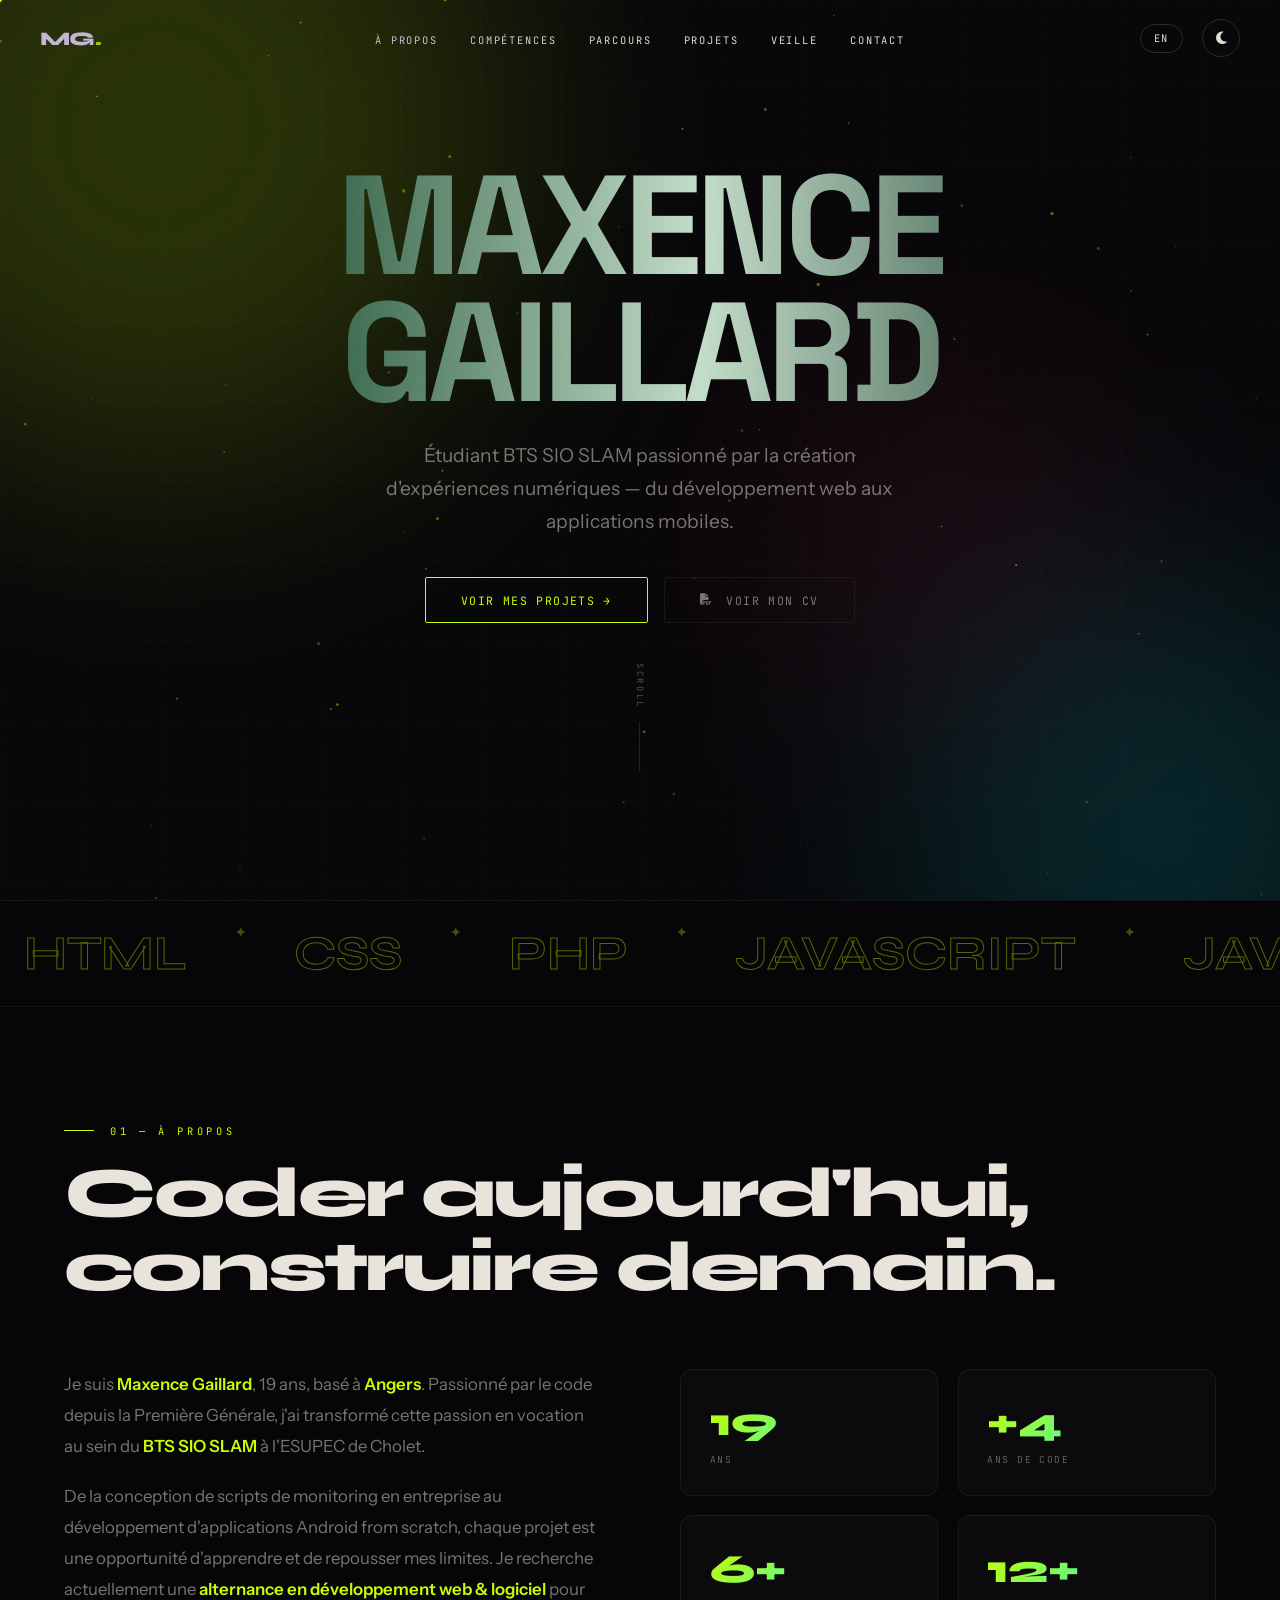
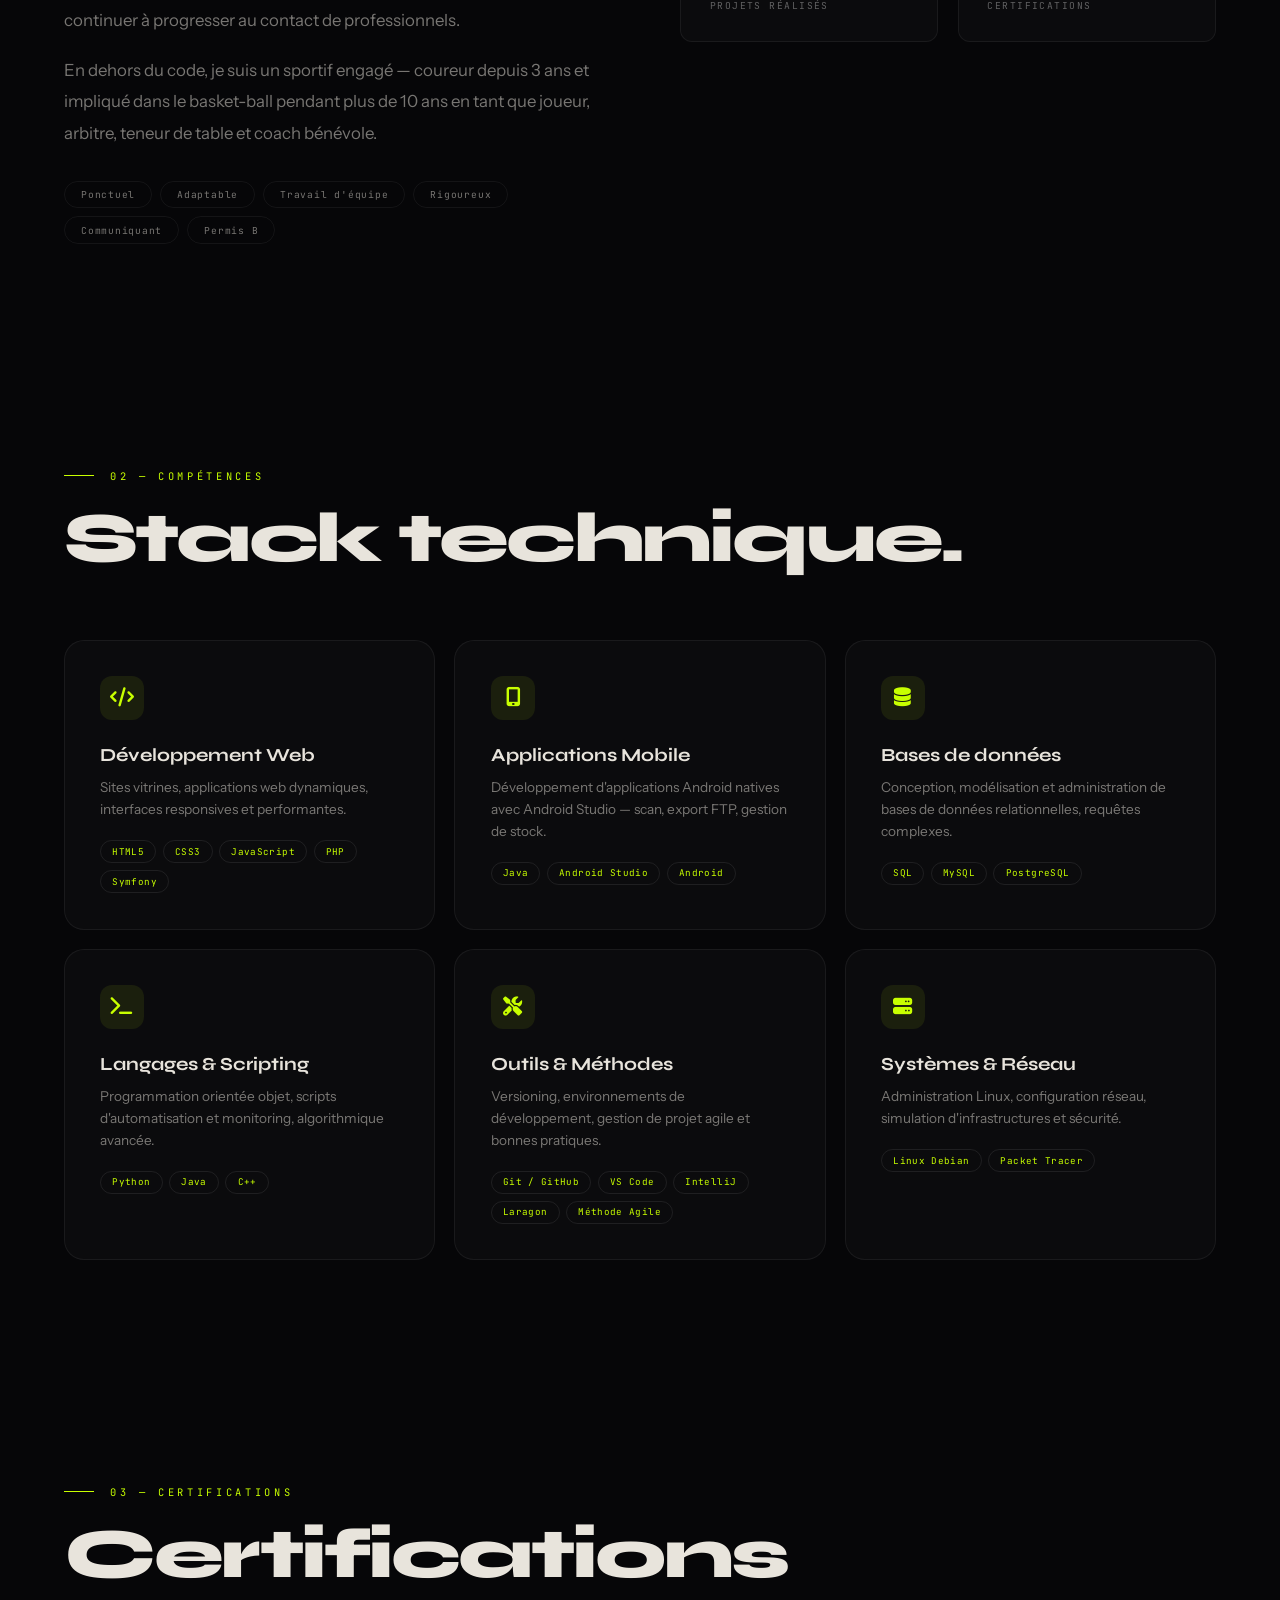
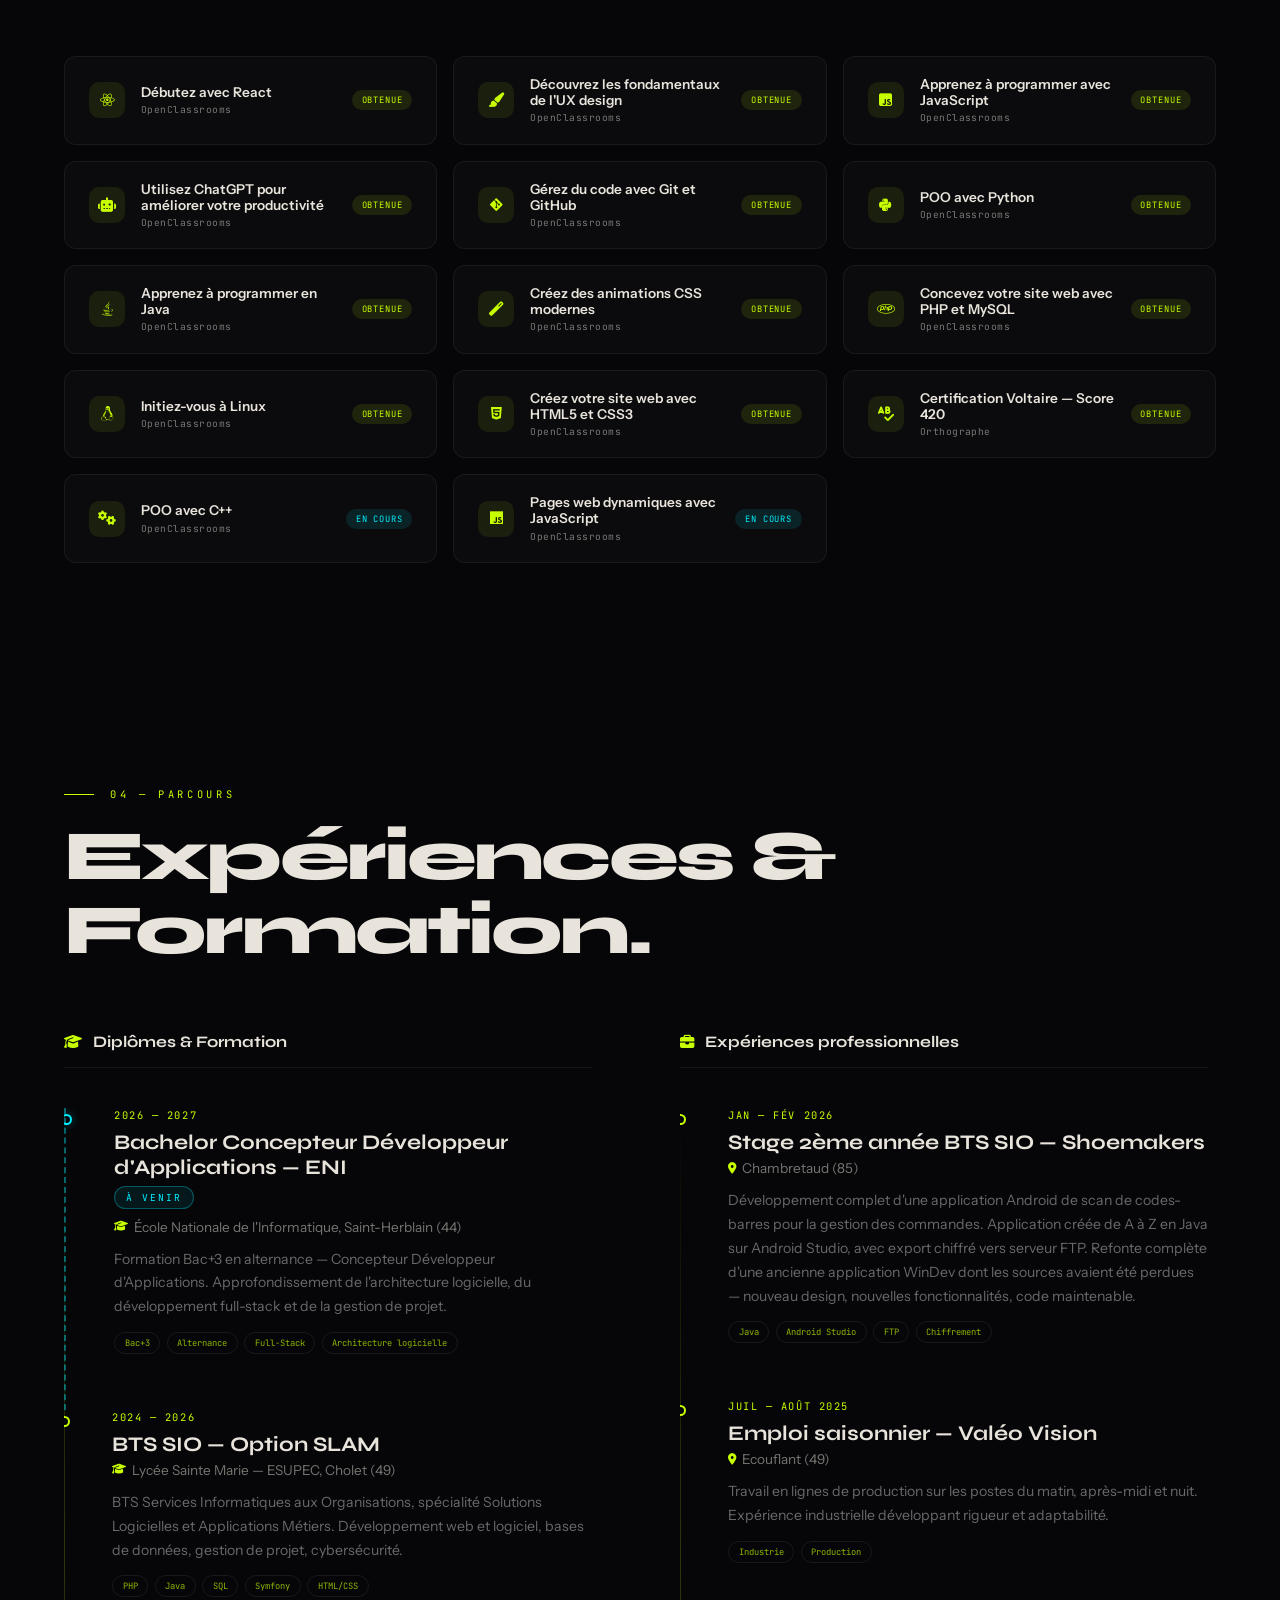
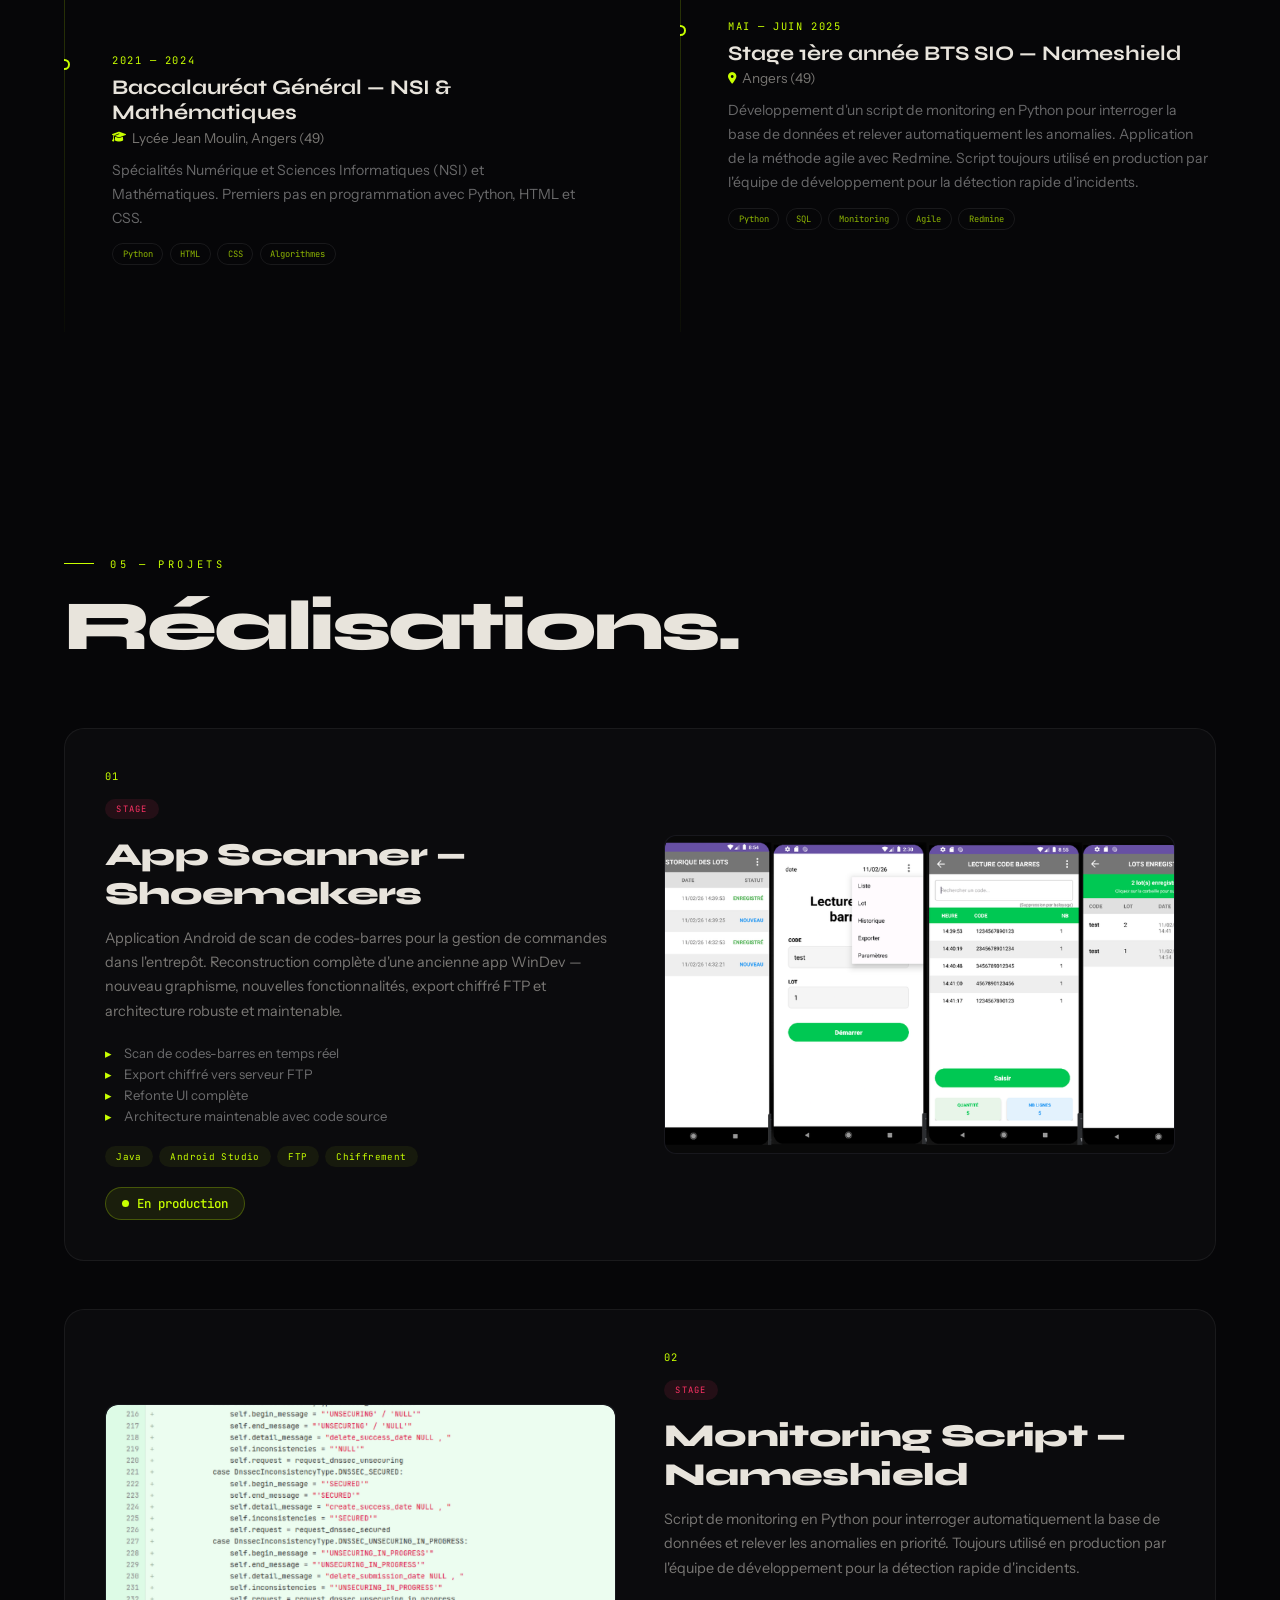
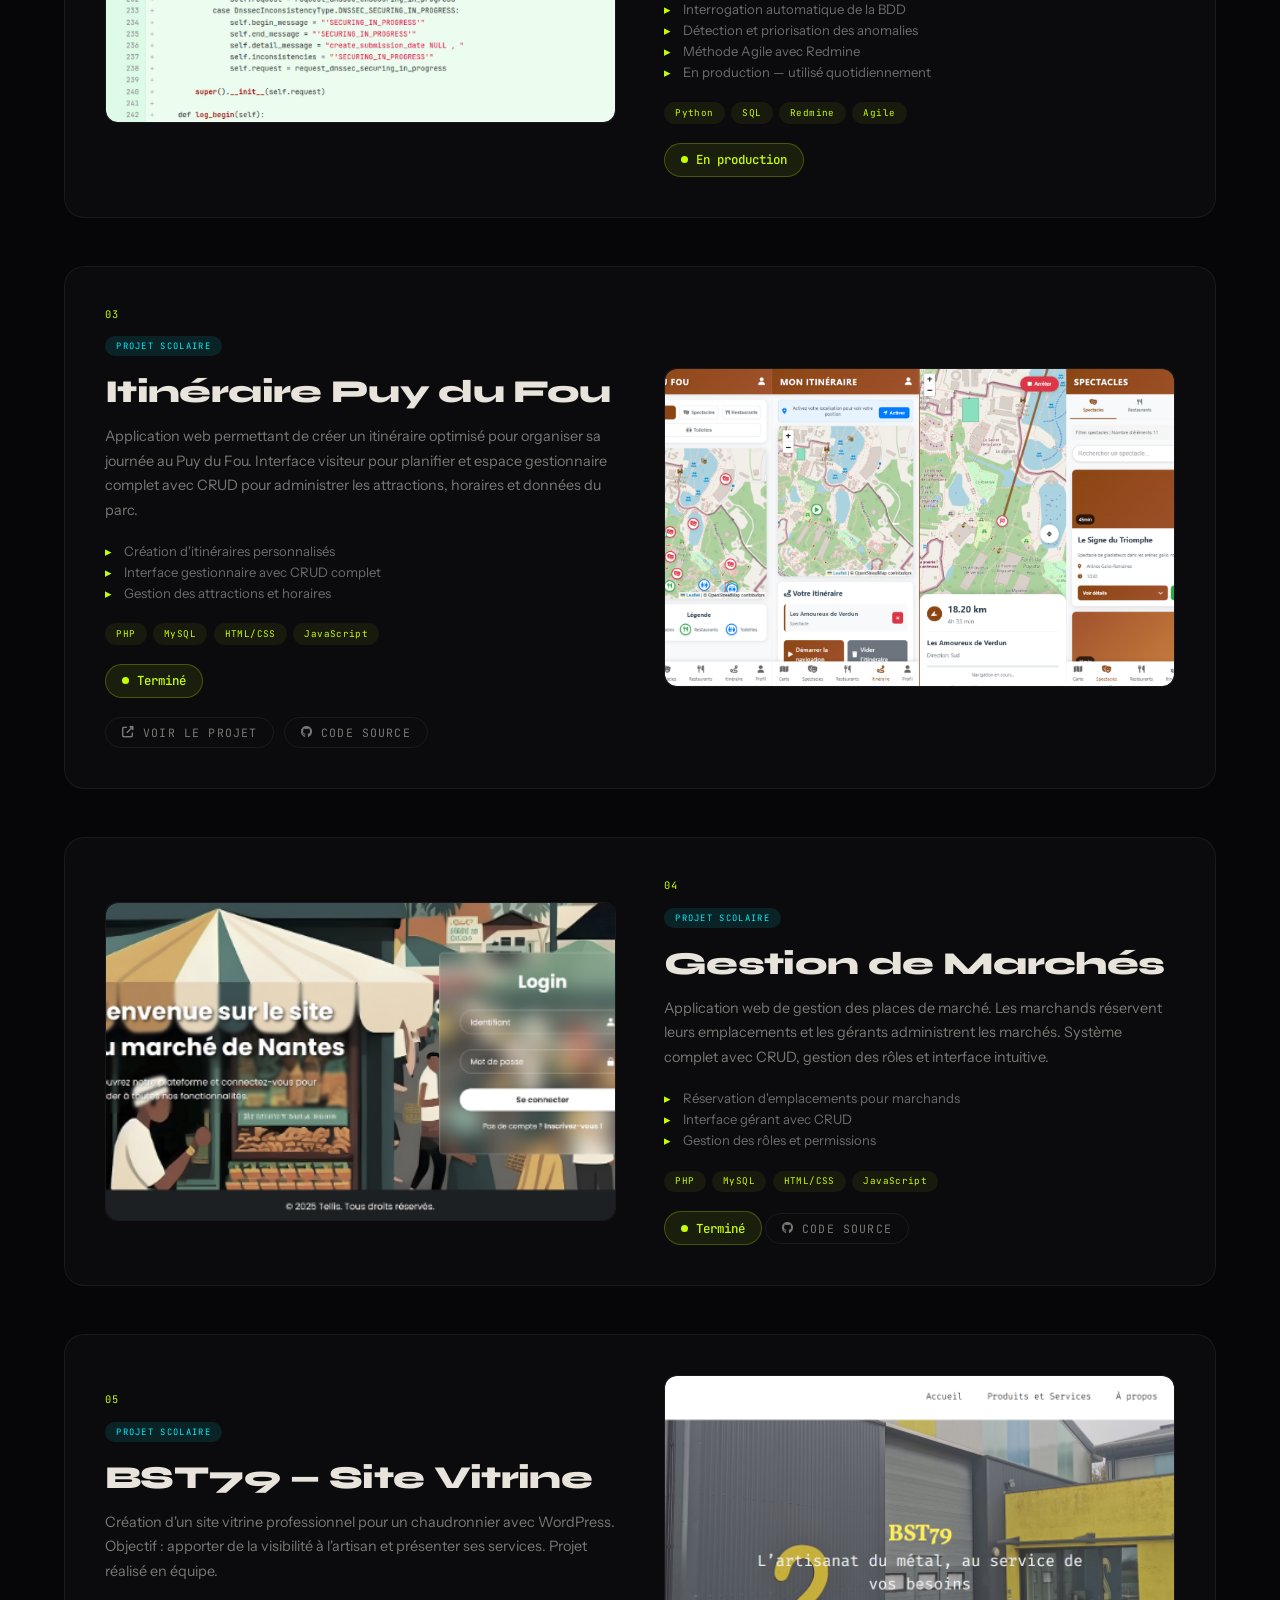
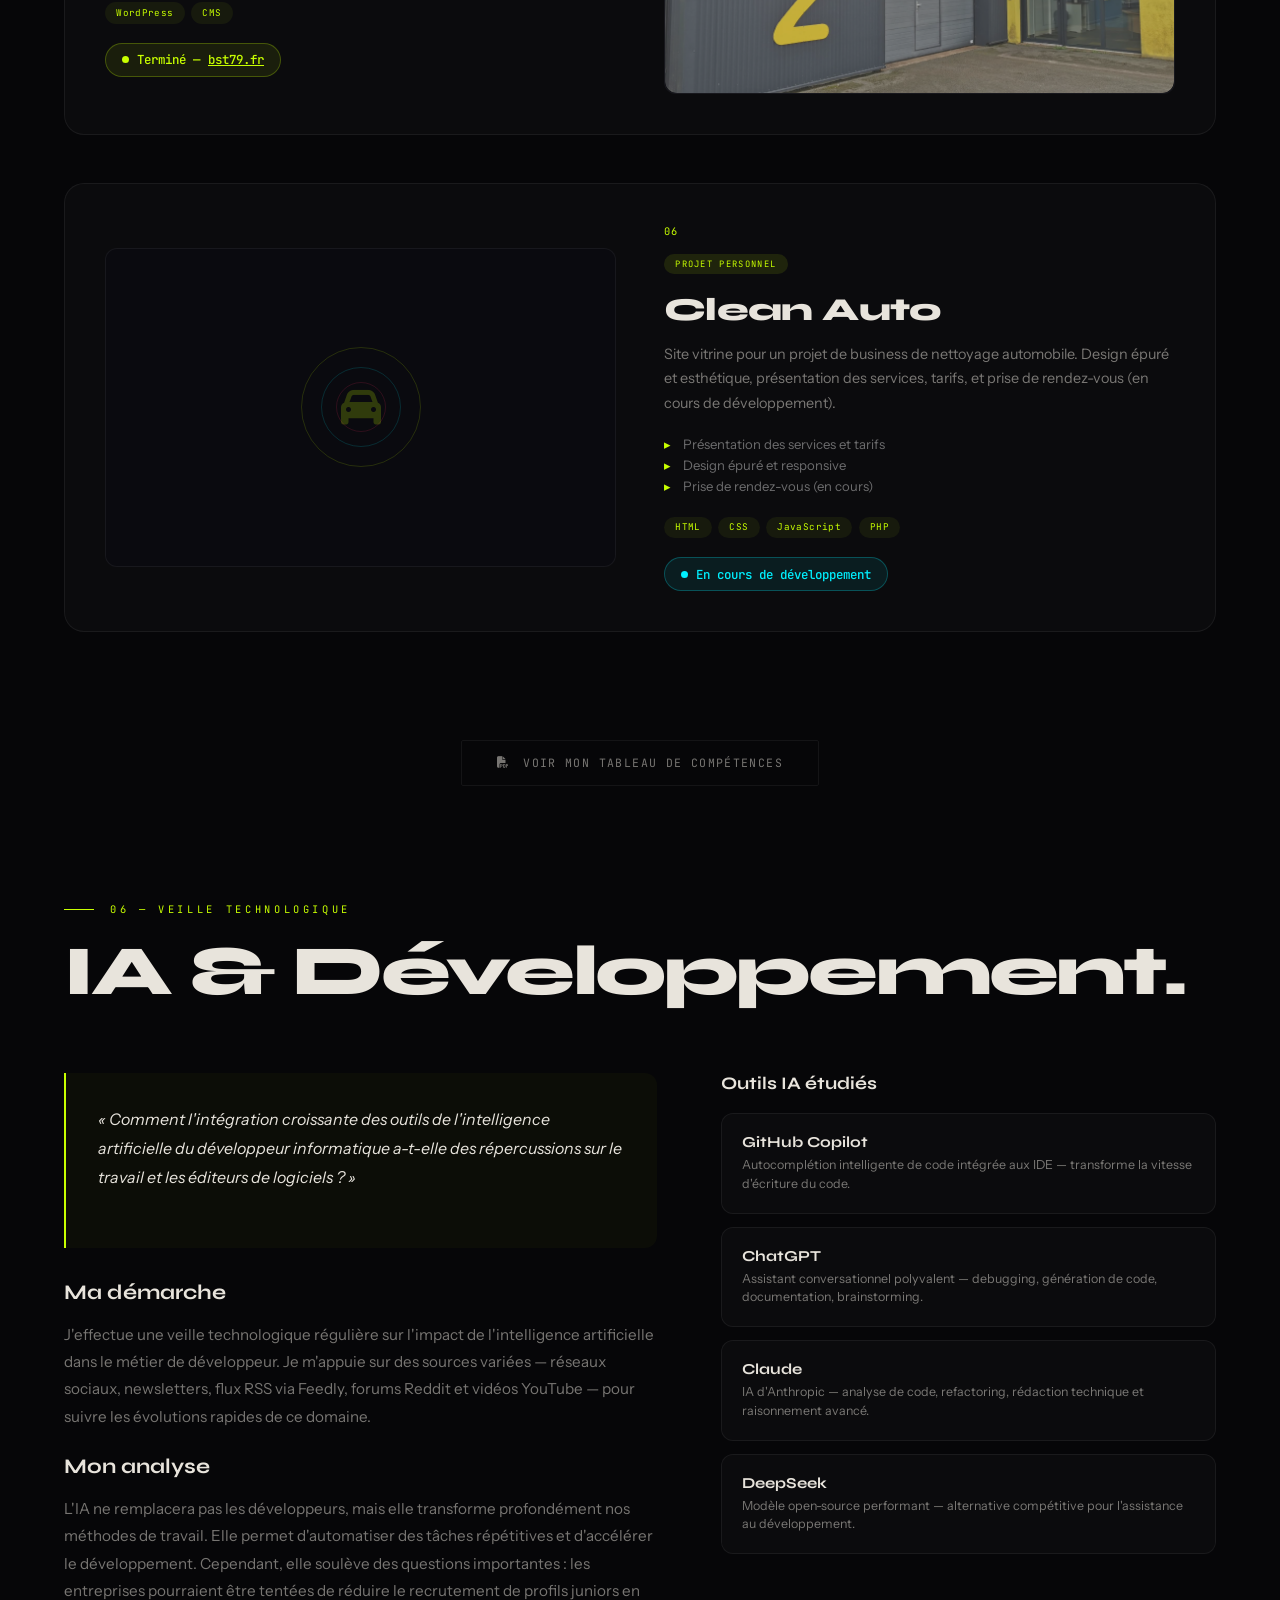
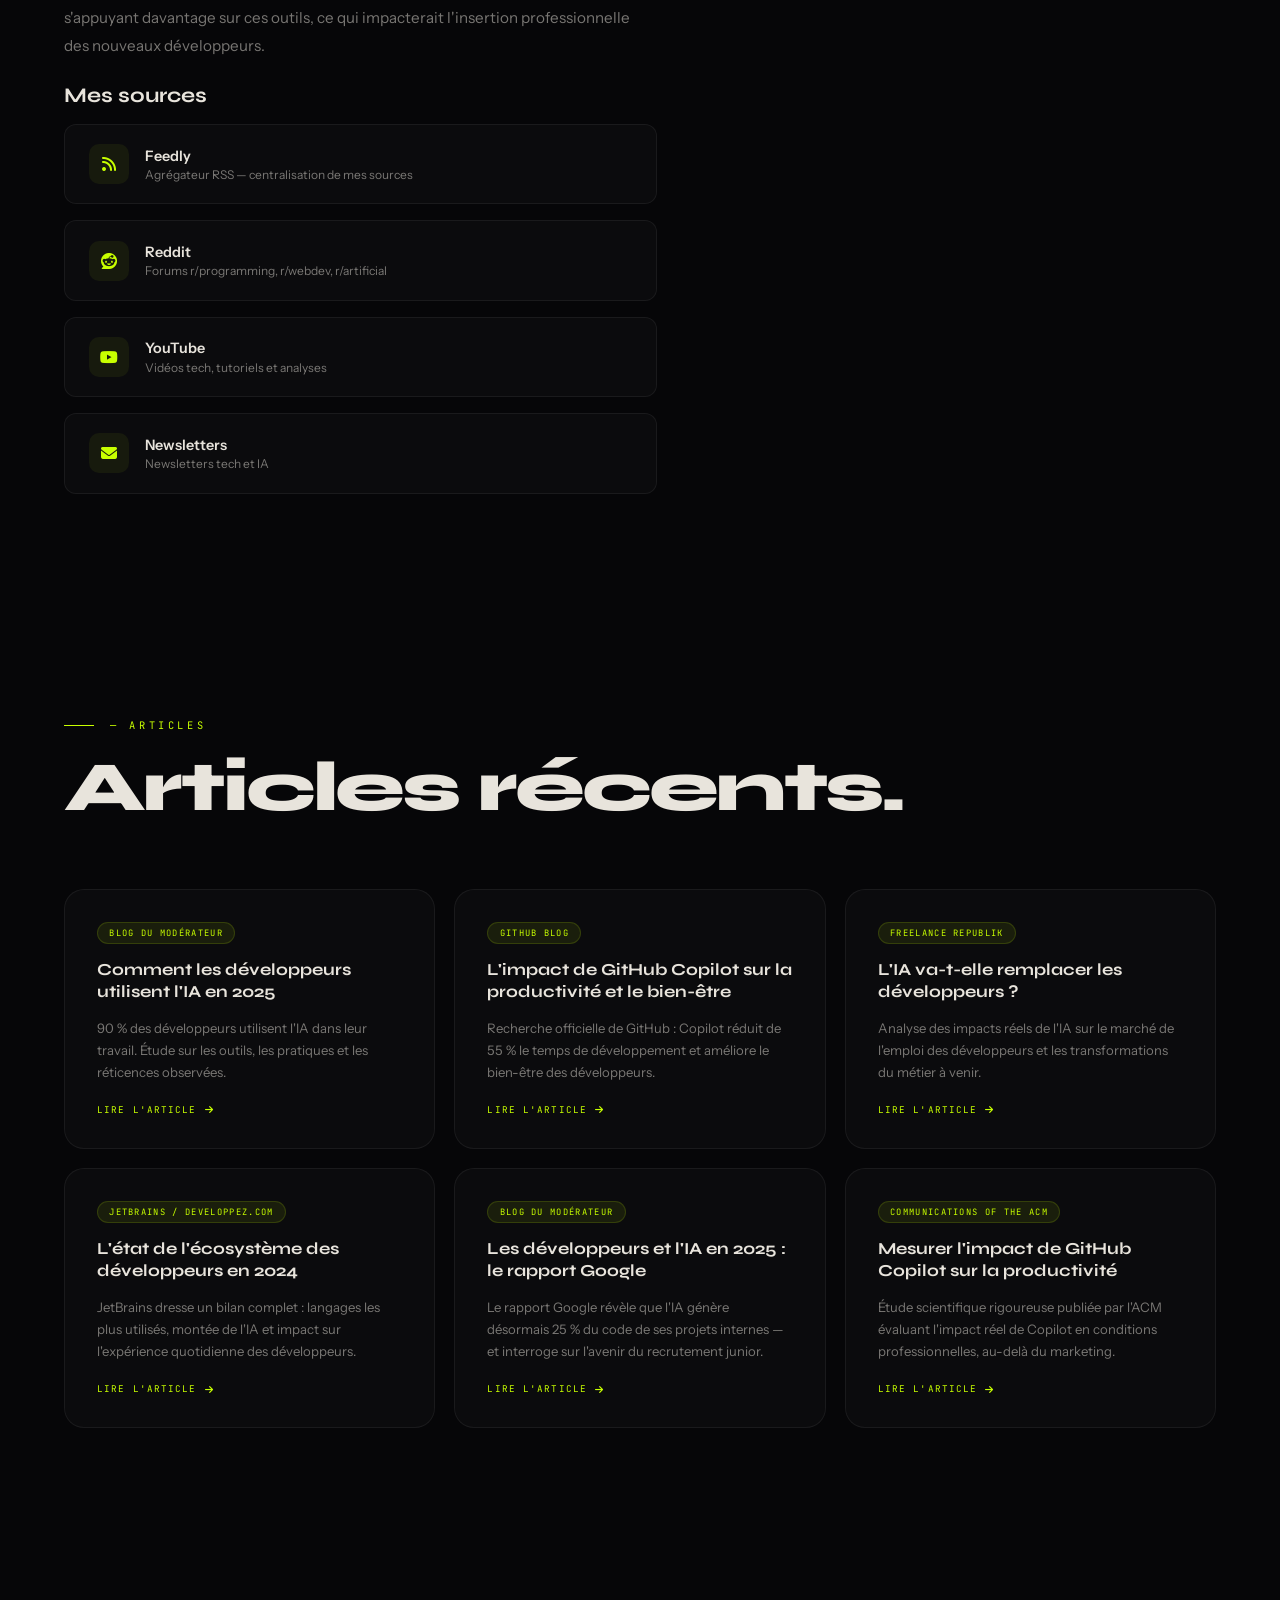
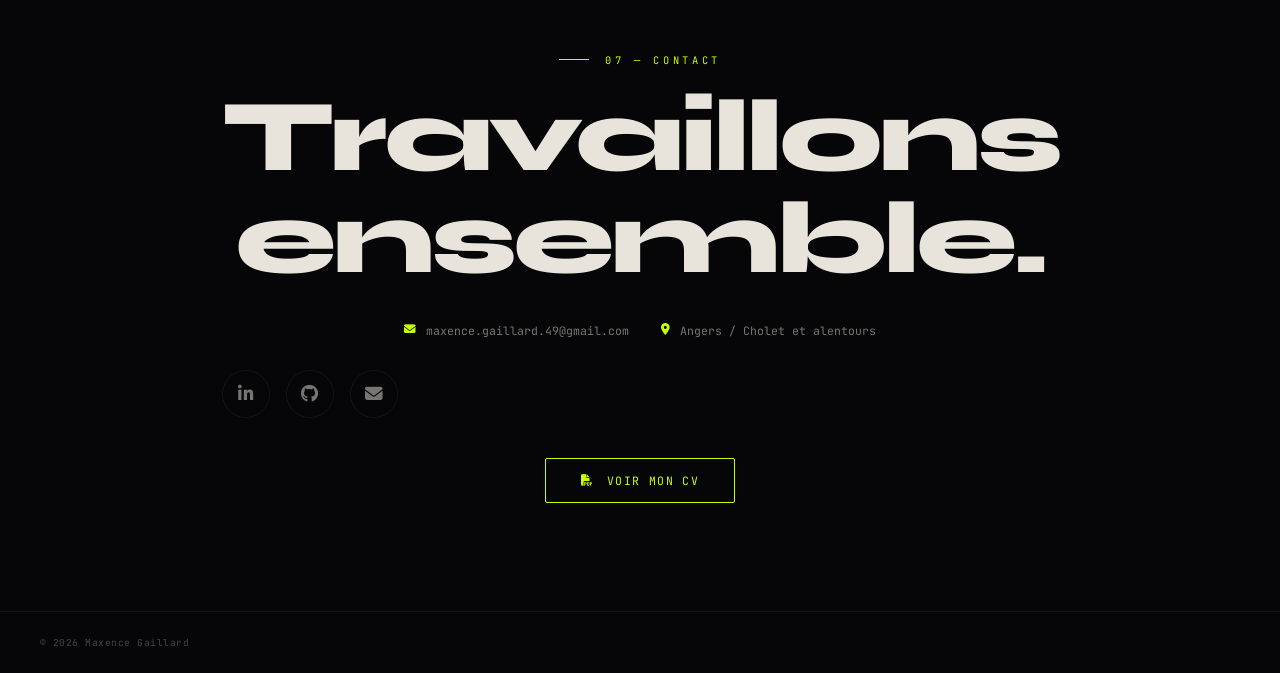
==== commit 7d20f227: "Ajout tableau de compétences PDF et correction des liens Co-Authored-By: Claude Sonnet 4.6 <noreply@" ====
--- a/index.html
+++ b/index.html
@@ -712,7 +712,7 @@
 
   <!-- ═══ TABLEAU DE COMPÉTENCES CTA ═══ -->
   <div class="section-cta reveal">
-    <a href="tableau-competences.pdf" target="_blank" class="btn-secondary magnetic"
+    <a href="tableau-competences.html" target="_blank" class="btn-secondary magnetic"
       data-fr="<i class='fas fa-file-pdf'></i> Voir mon tableau de compétences"
       data-en="<i class='fas fa-file-pdf'></i> View my skills matrix"><i class="fas fa-file-pdf"></i> Voir mon tableau de compétences</a>
   </div>
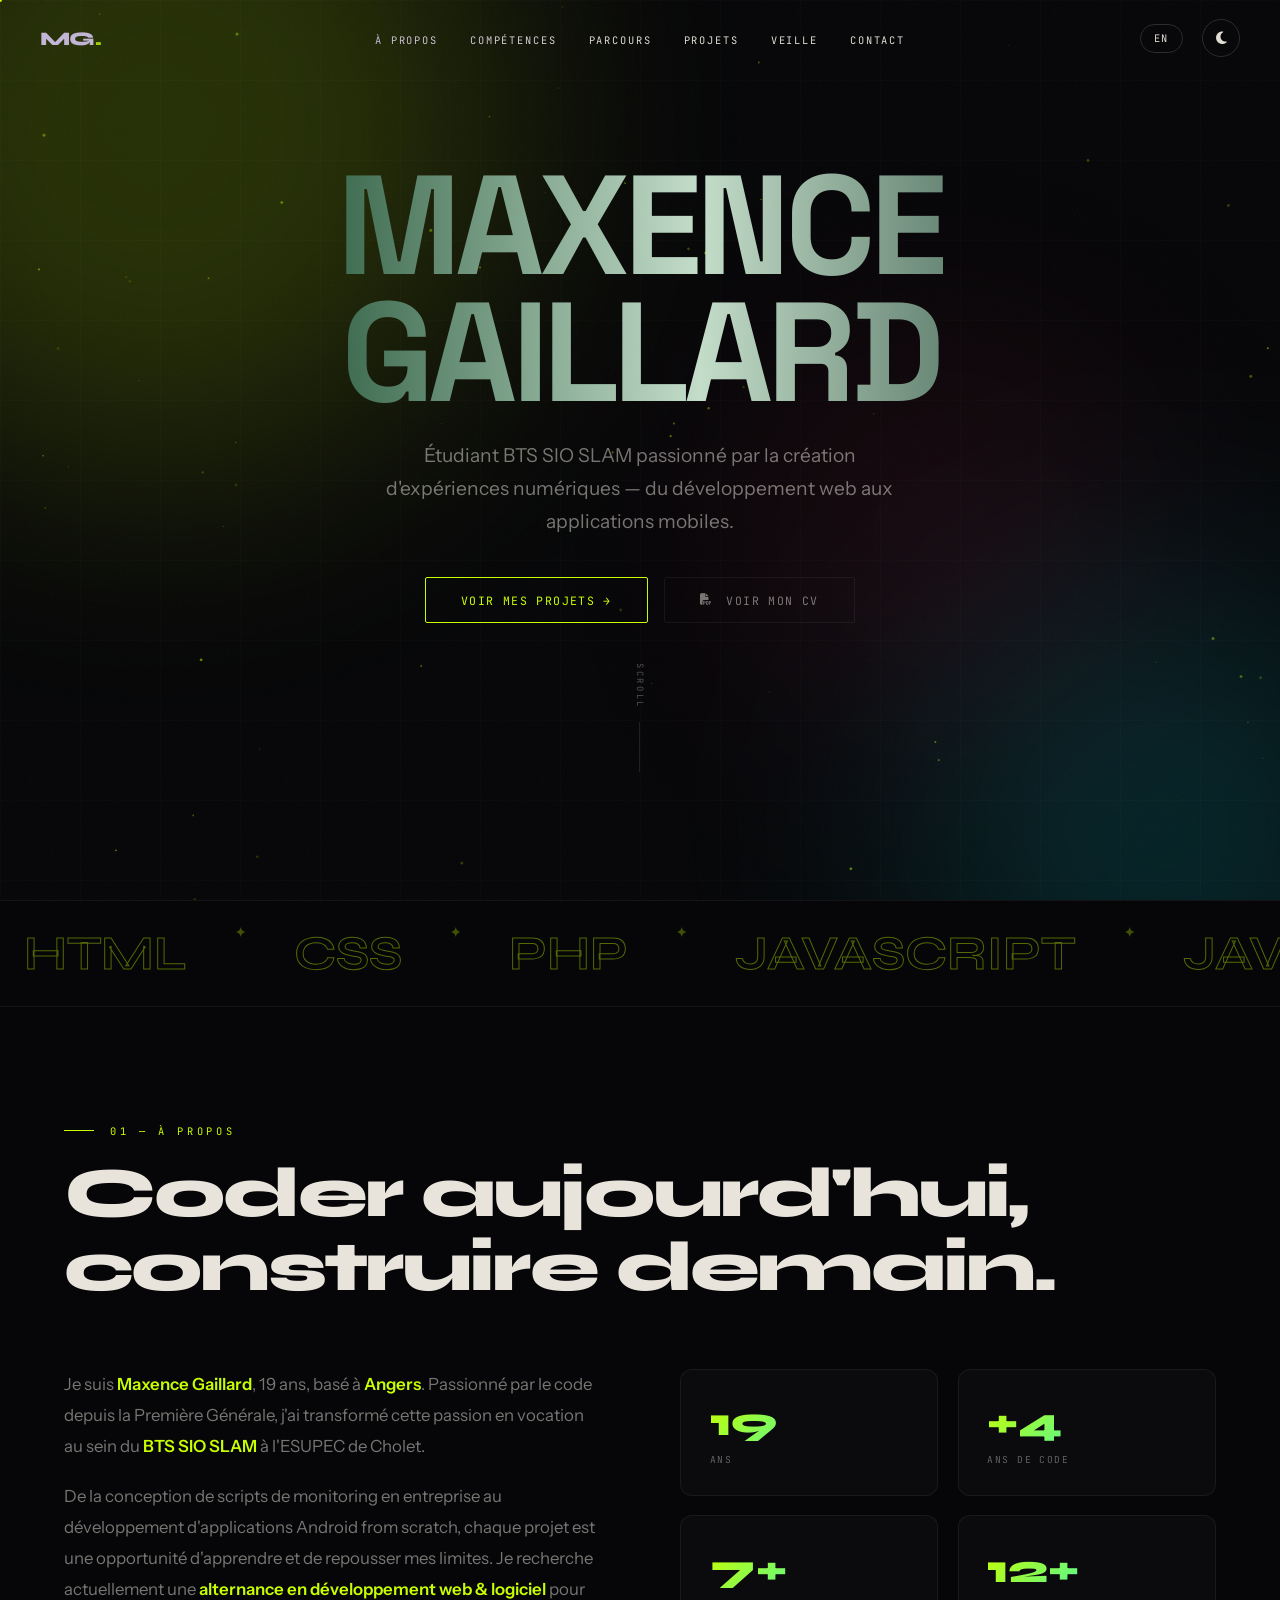
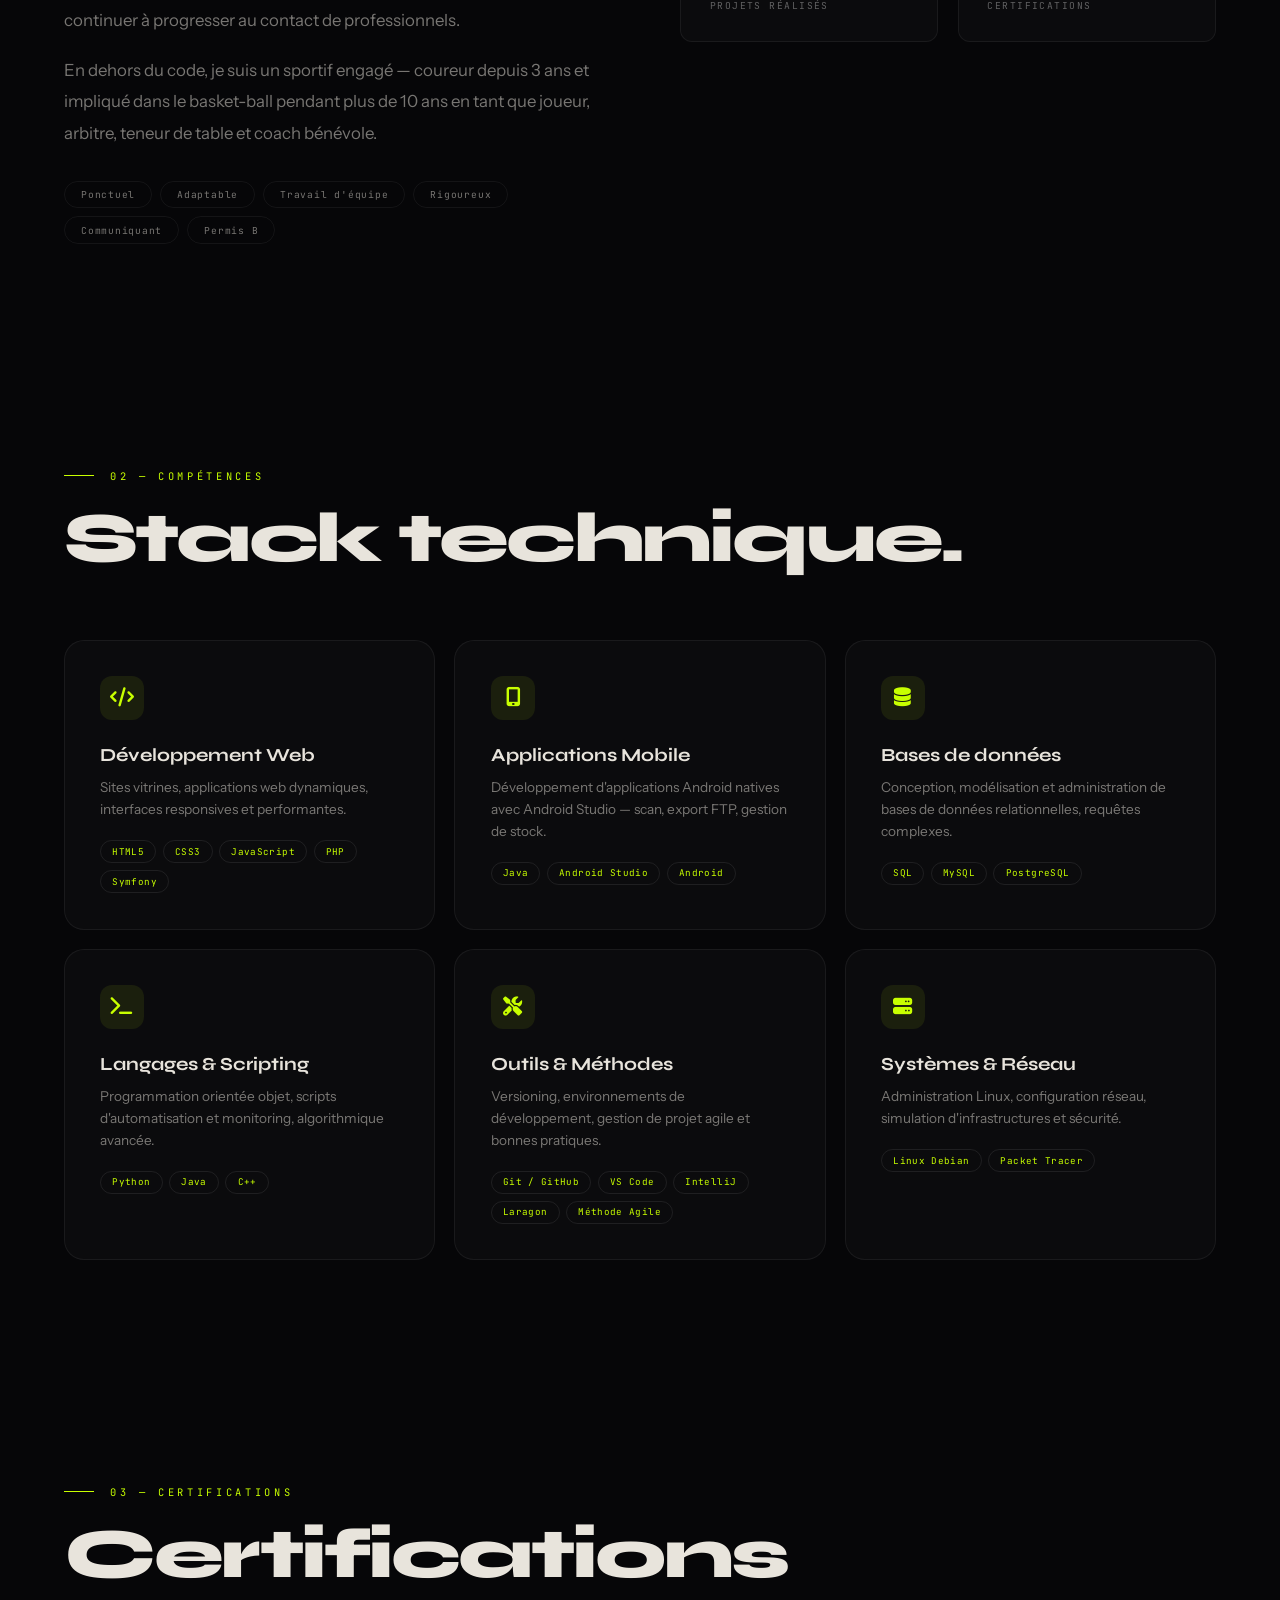
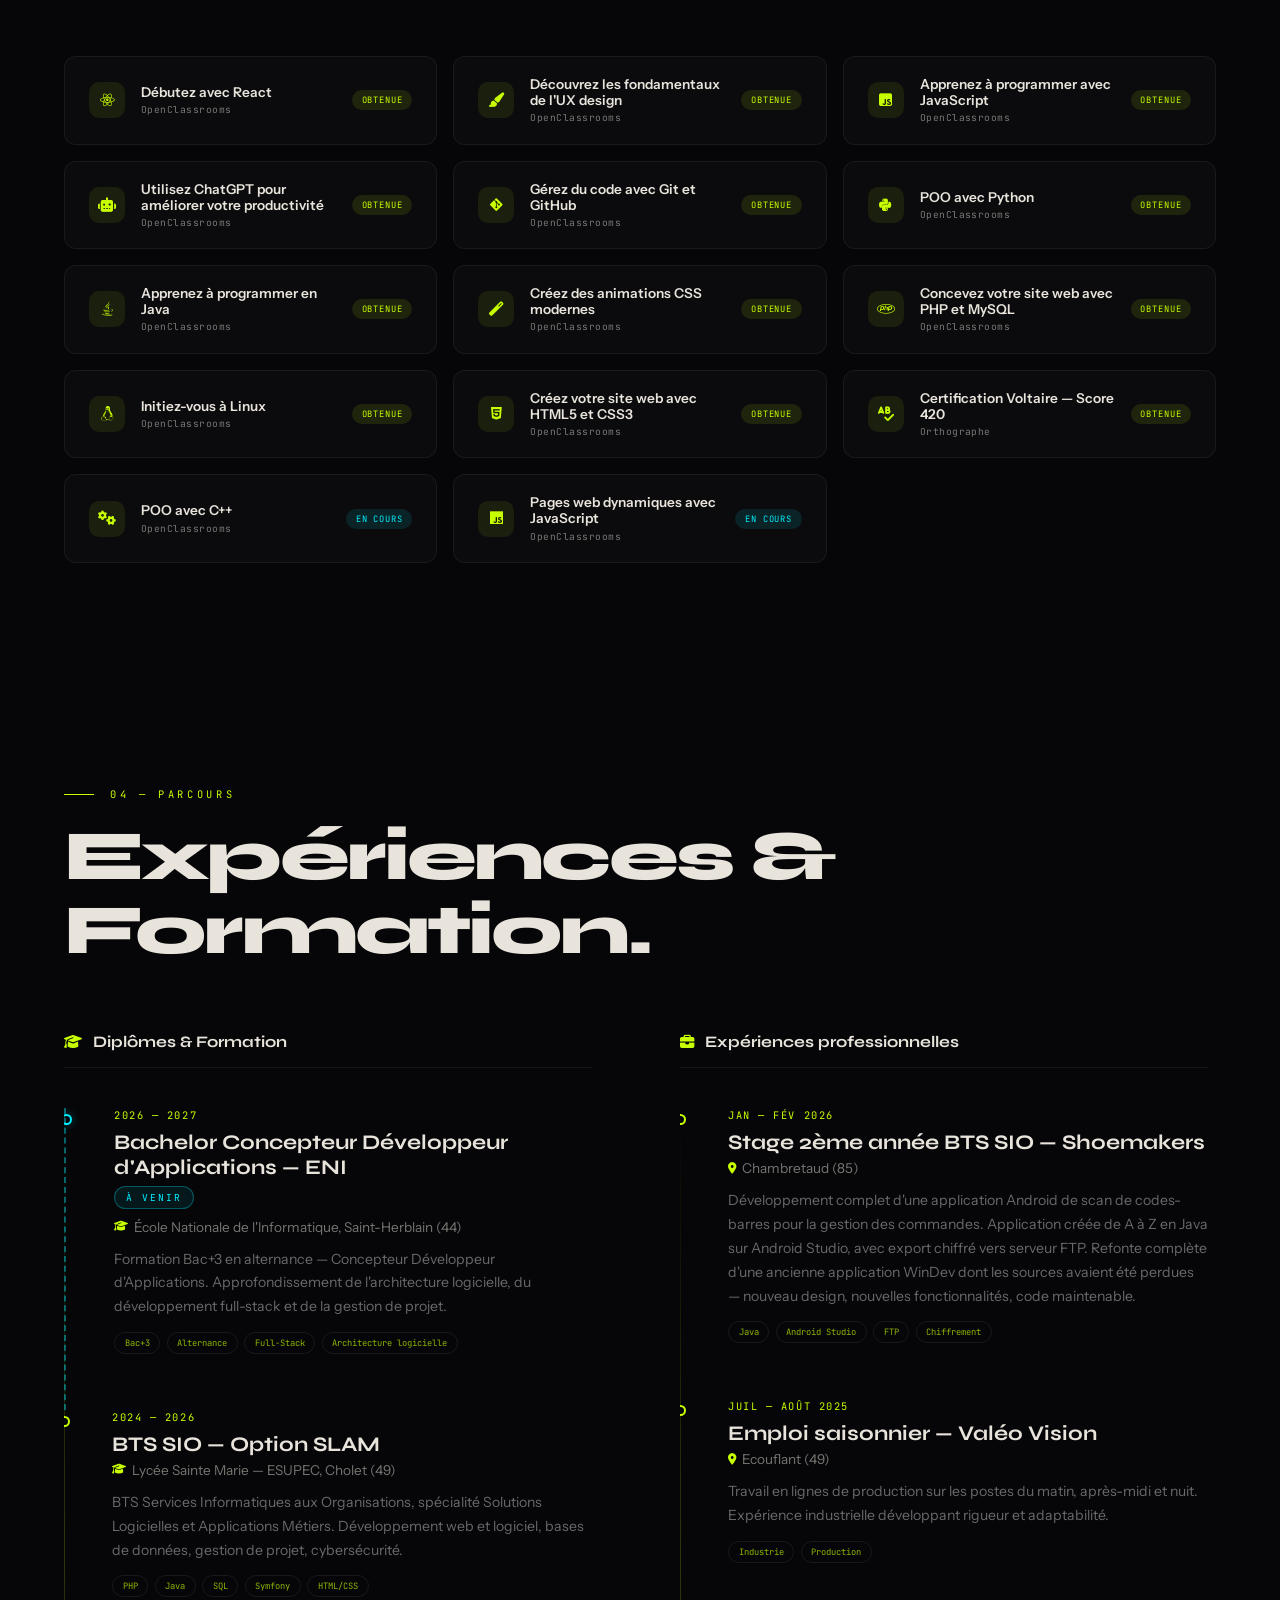
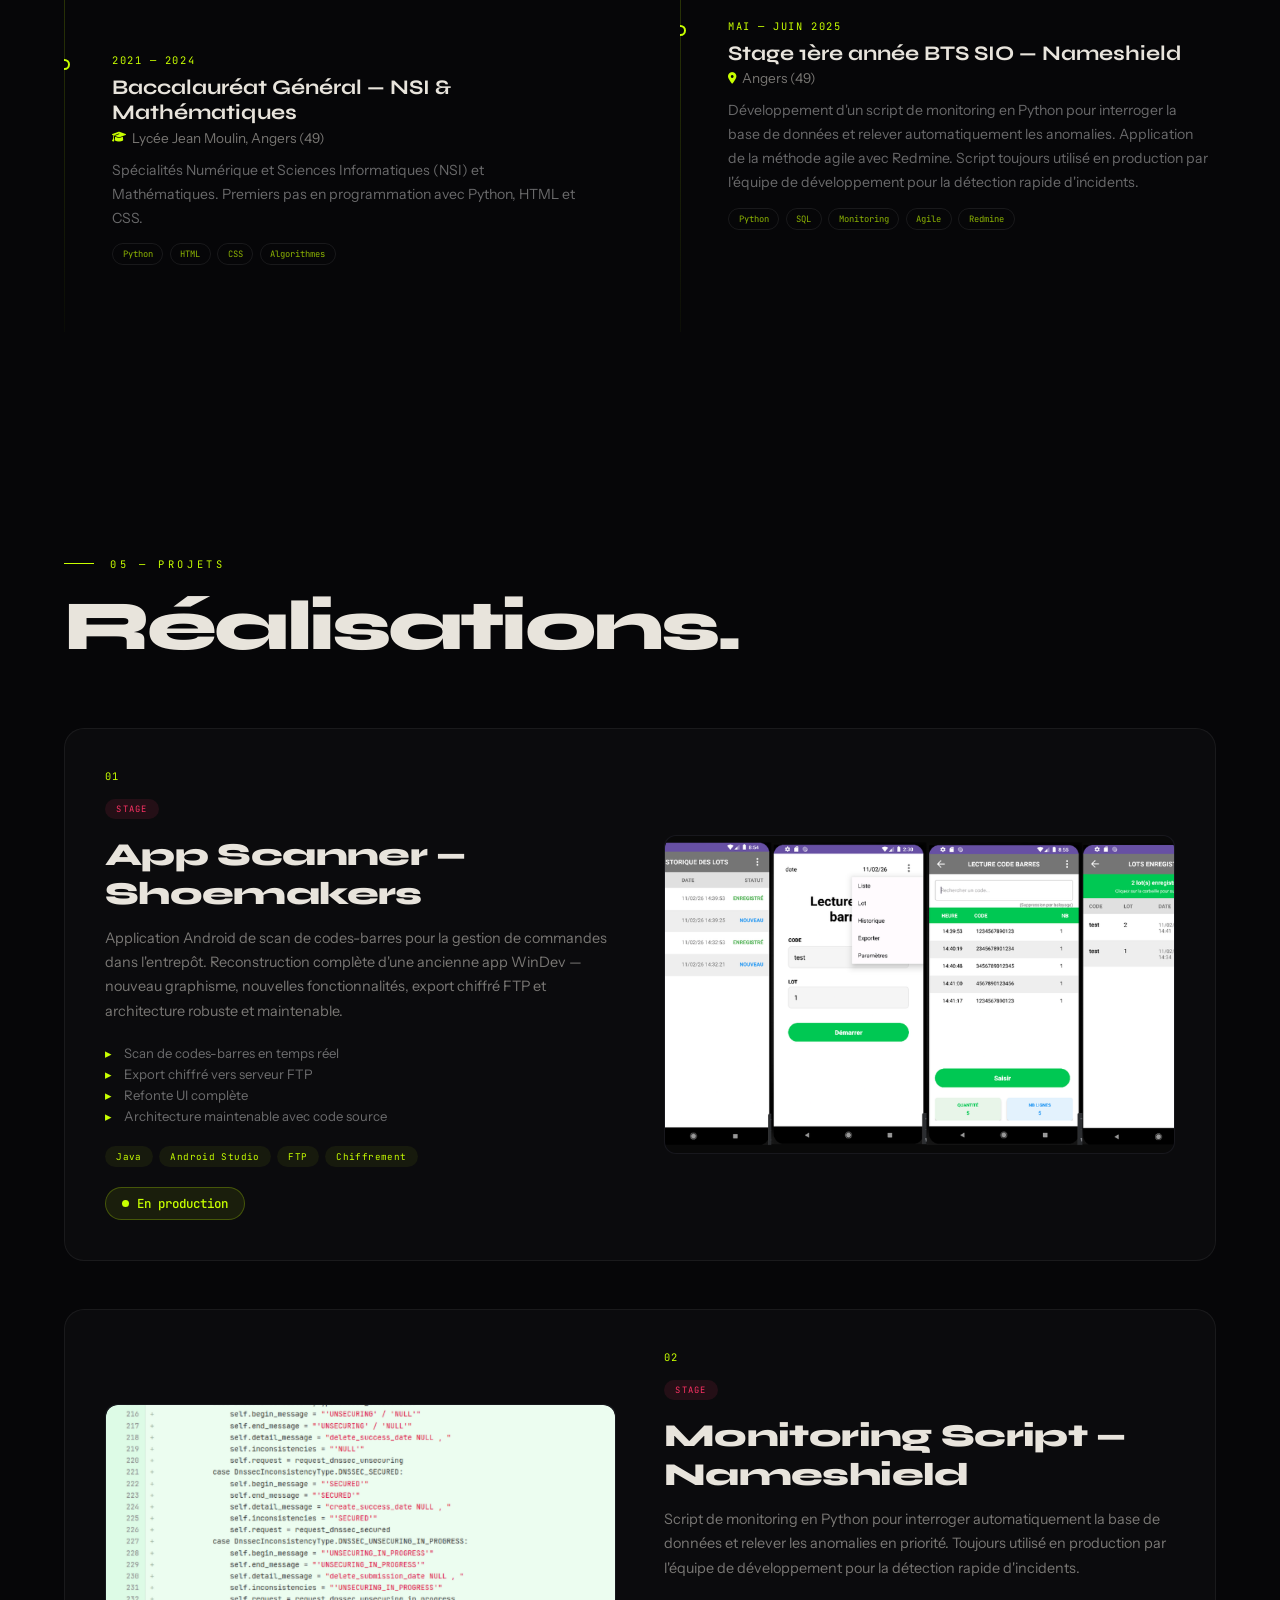
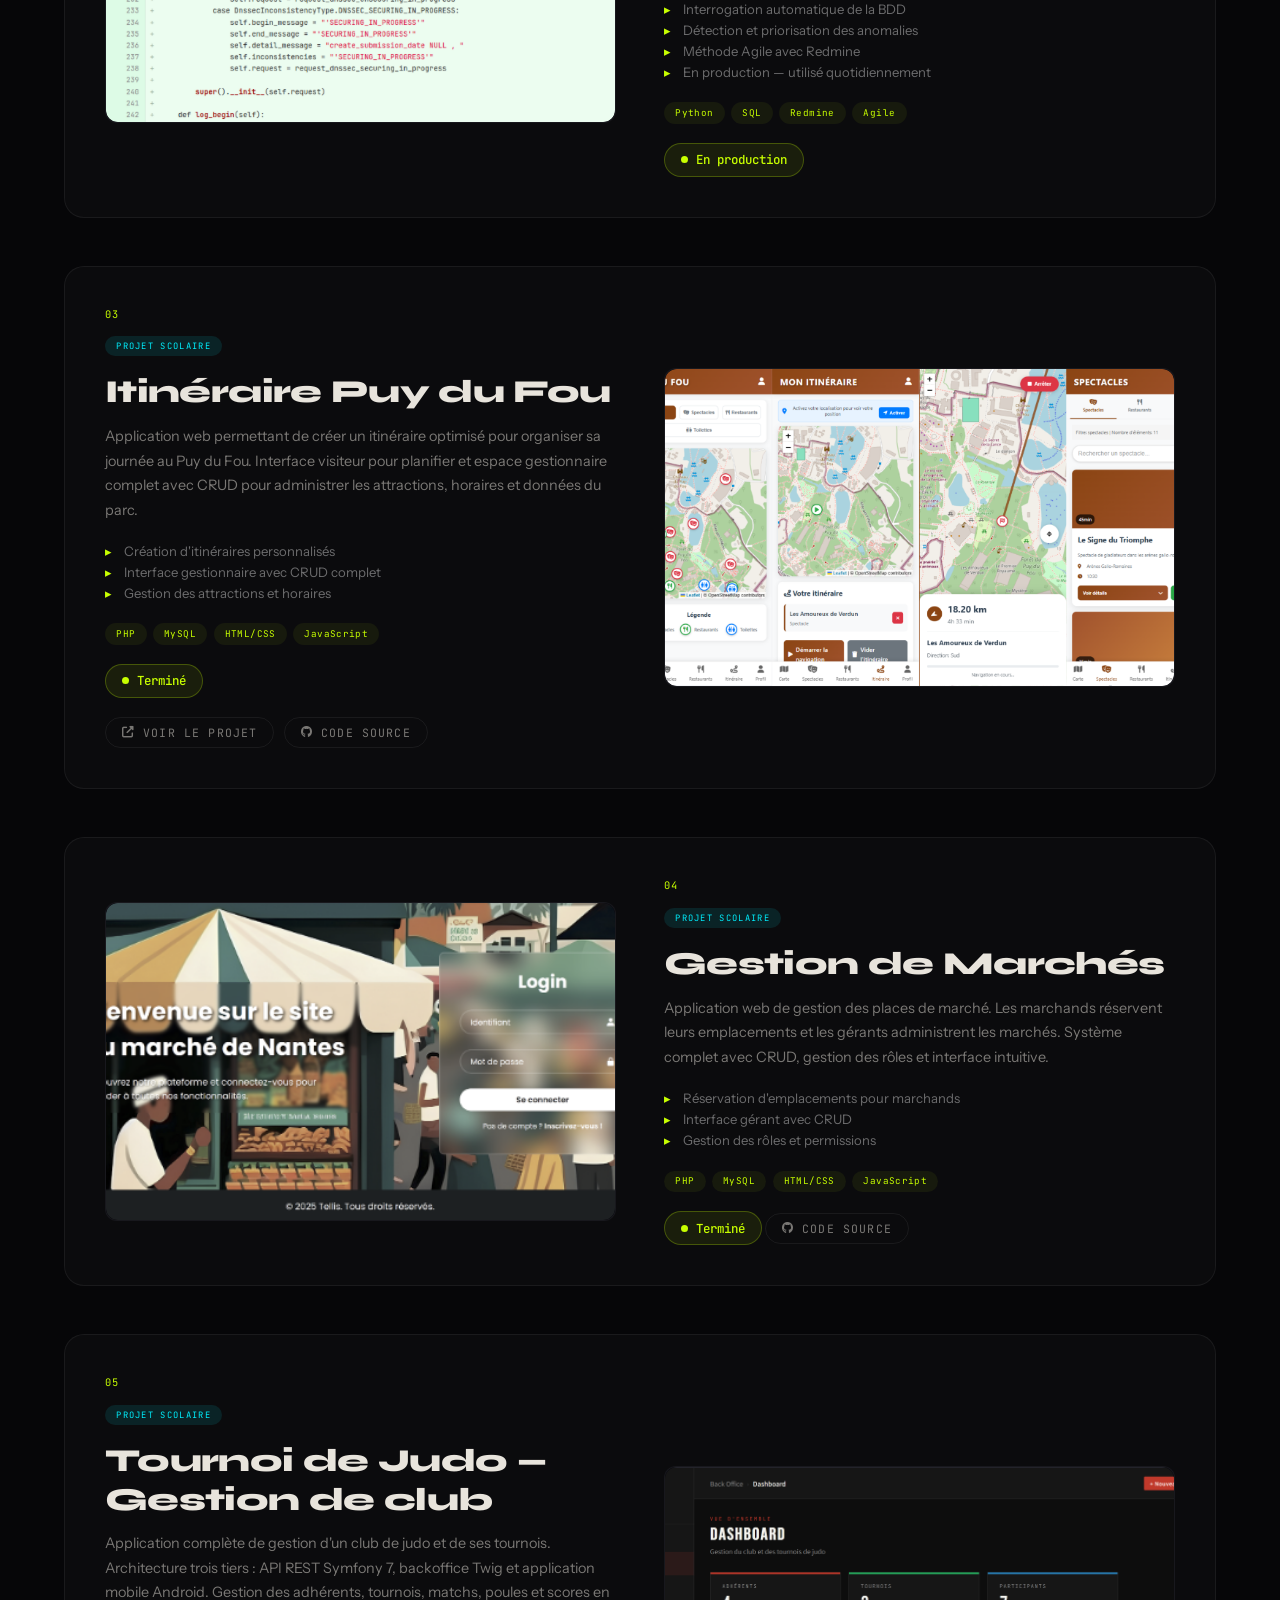
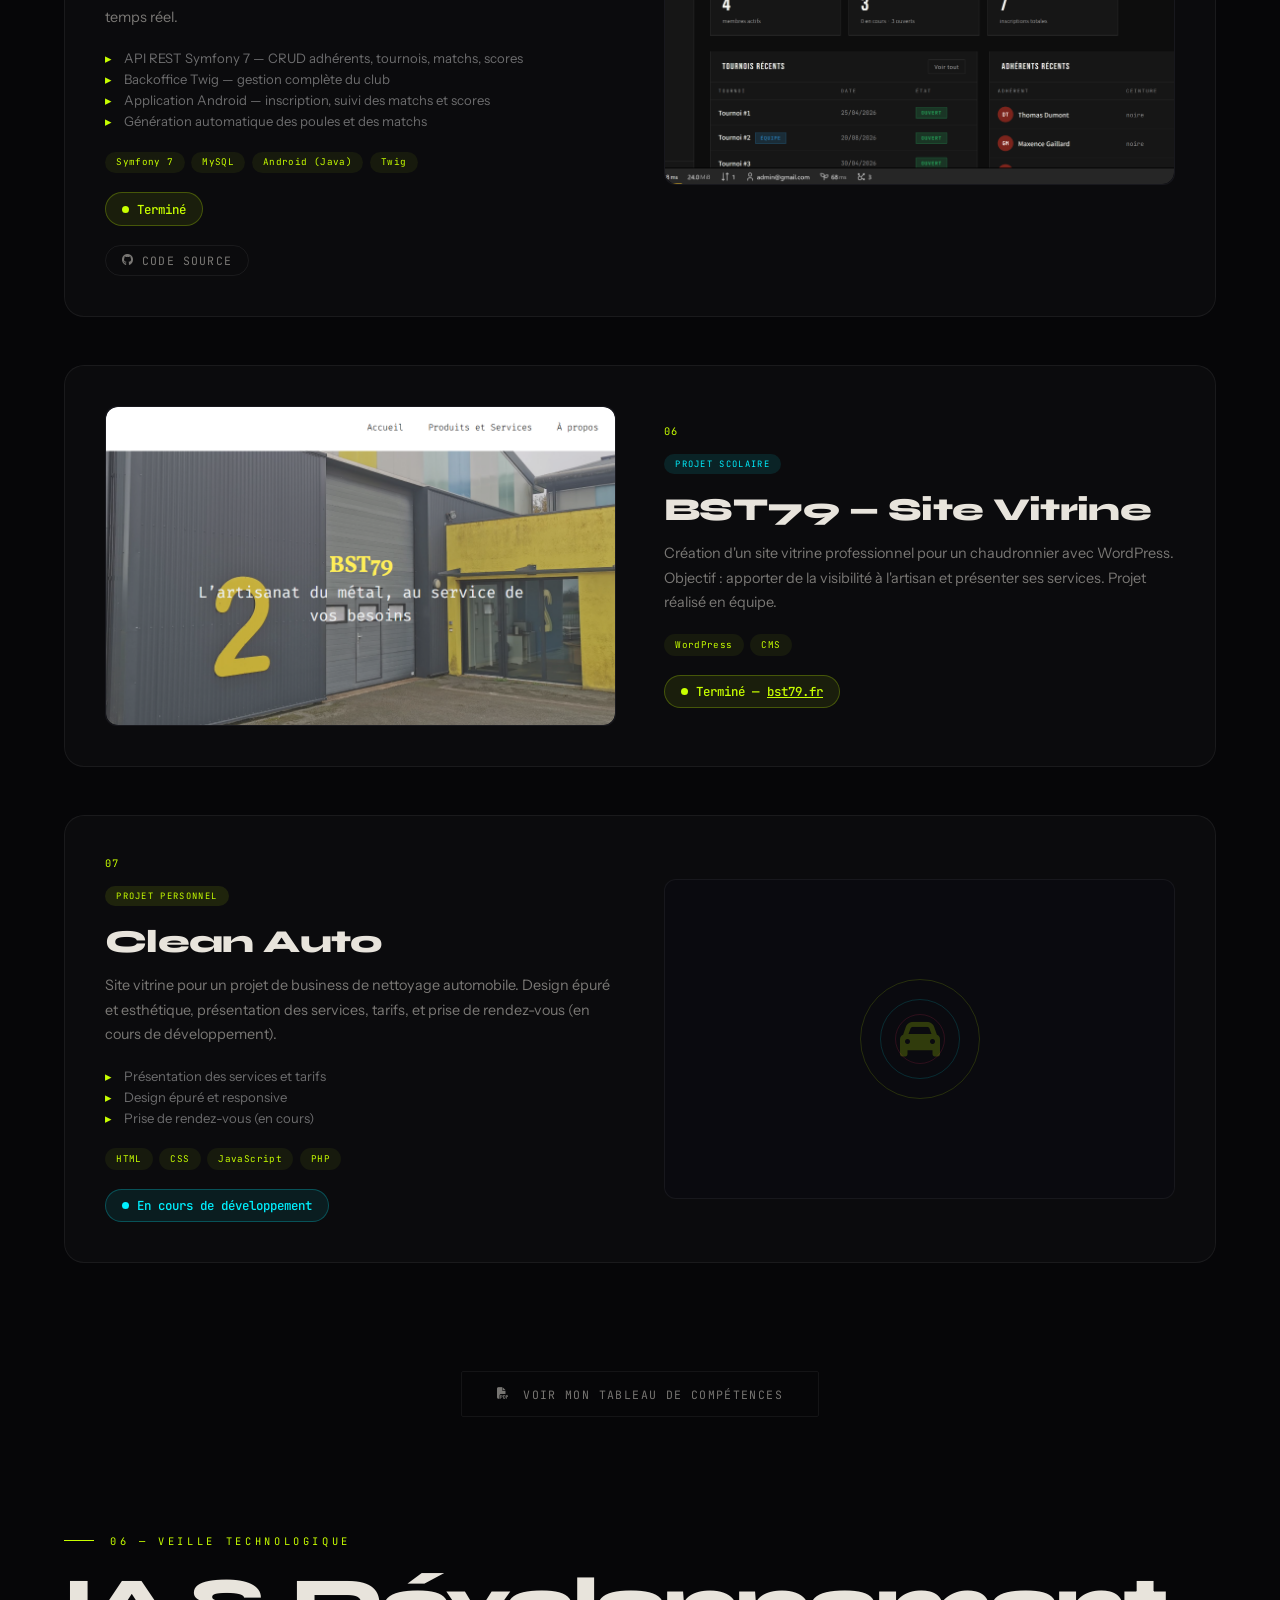
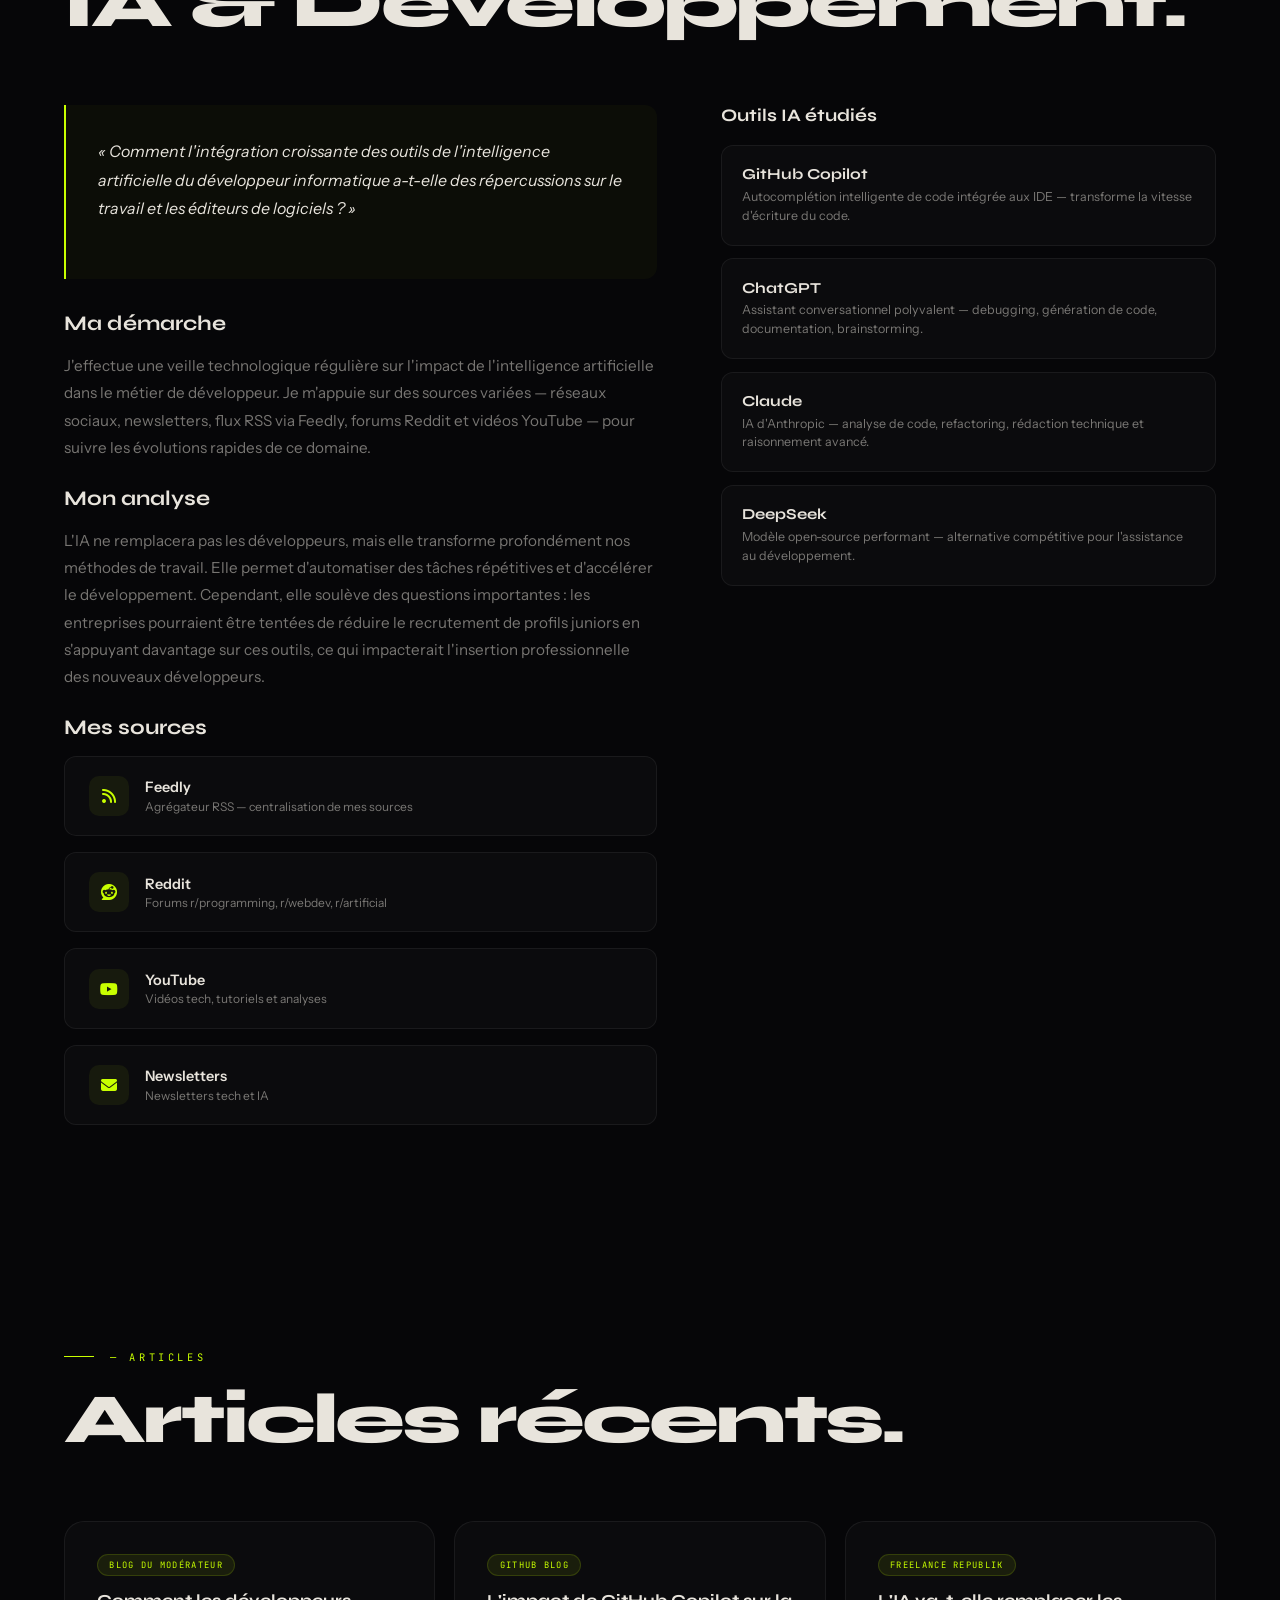
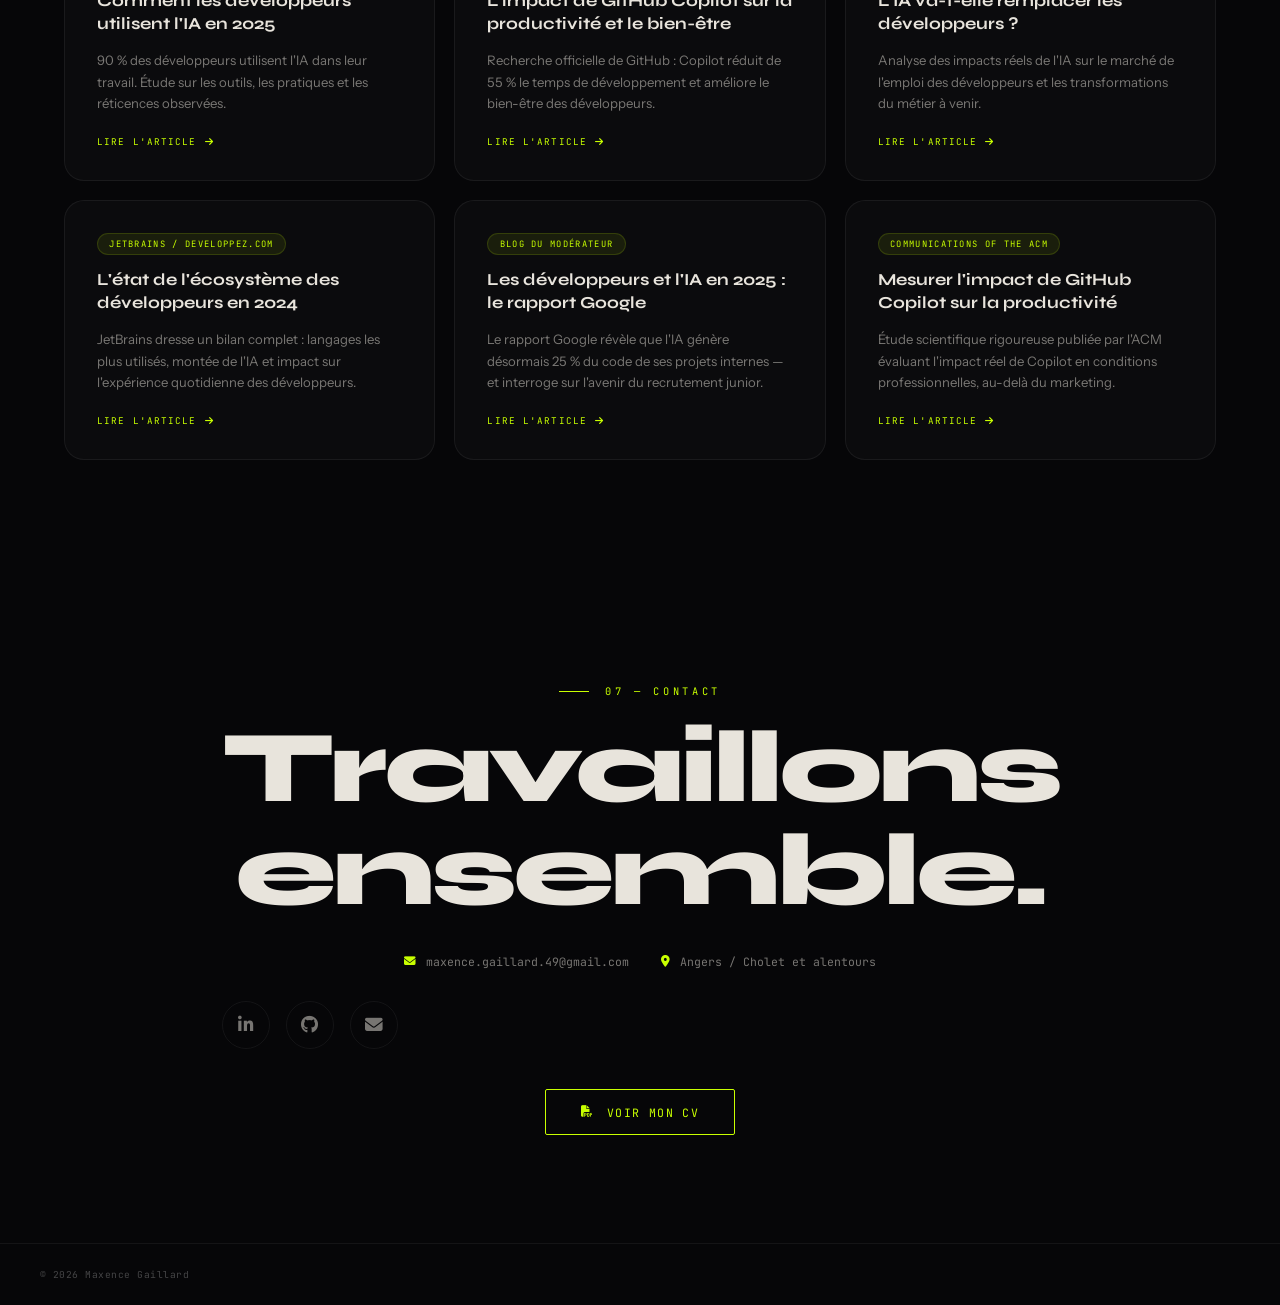
==== commit ef1bde49: "rajout de l'ap4" ====
--- a/index.html
+++ b/index.html
@@ -160,7 +160,7 @@
           <div class="stat-lbl" data-fr="ans de code" data-en="years coding">ans de code</div>
         </div>
         <div class="stat reveal reveal-stagger" style="--i:2">
-          <div class="stat-val">6+</div>
+          <div class="stat-val">7+</div>
           <div class="stat-lbl" data-fr="projets réalisés" data-en="projects completed">projets réalisés</div>
         </div>
         <div class="stat reveal reveal-stagger" style="--i:3">
@@ -643,10 +643,41 @@
         </div>
       </div>
 
+      <!-- Project: Tournoi de Judo -->
+      <div class="project reveal">
+        <div class="project-info">
+          <div class="project-num">05</div>
+          <span class="project-type type-scolaire" data-fr="Projet scolaire" data-en="School project">Projet scolaire</span>
+          <h3 class="project-name" data-fr="Tournoi de Judo — Gestion de club" data-en="Judo Tournament — Club Management">Tournoi de Judo — Gestion de club</h3>
+          <p class="project-desc"
+            data-fr="Application complète de gestion d'un club de judo et de ses tournois. Architecture trois tiers : API REST Symfony 7, backoffice Twig et application mobile Android. Gestion des adhérents, tournois, matchs, poules et scores en temps réel."
+            data-en="Complete management application for a judo club and its tournaments. Three-tier architecture: Symfony 7 REST API, Twig backoffice, and Android mobile app. Management of members, tournaments, matches, pools, and live scores.">
+            Application complète de gestion d'un club de judo et de ses tournois. Architecture trois tiers : API REST Symfony 7, backoffice Twig et application mobile Android. Gestion des adhérents, tournois, matchs, poules et scores en temps réel.</p>
+          <ul class="project-features">
+            <li data-fr="API REST Symfony 7 — CRUD adhérents, tournois, matchs, scores" data-en="Symfony 7 REST API — CRUD for members, tournaments, matches, scores">API REST Symfony 7 — CRUD adhérents, tournois, matchs, scores</li>
+            <li data-fr="Backoffice Twig — gestion complète du club" data-en="Twig backoffice — full club management">Backoffice Twig — gestion complète du club</li>
+            <li data-fr="Application Android — inscription, suivi des matchs et scores" data-en="Android app — registration, match tracking and scores">Application Android — inscription, suivi des matchs et scores</li>
+            <li data-fr="Génération automatique des poules et des matchs" data-en="Automatic pool and match generation">Génération automatique des poules et des matchs</li>
+          </ul>
+          <div class="project-tech"><span>Symfony 7</span><span>MySQL</span><span>Android (Java)</span><span>Twig</span></div>
+          <div class="project-status">
+            <div class="dot-status"></div> <span data-fr="Terminé" data-en="Completed">Terminé</span>
+          </div>
+          <div class="project-links">
+            <a href="https://github.com/maxs-gld/tournois-app-web" target="_blank" class="btn-source" data-fr="<i class='fab fa-github'></i> Code source" data-en="<i class='fab fa-github'></i> Source code"><i class="fab fa-github"></i> Code source</a>
+          </div>
+        </div>
+        <div class="project-visual">
+          <div class="project-visual-inner">
+            <img src="images/tournoi.png" alt="Tournoi de Judo — Gestion de club" class="project-screenshot">
+          </div>
+        </div>
+      </div>
+
       <!-- Project: AP1 - BST79 -->
       <div class="project reveal">
         <div class="project-info">
-          <div class="project-num">05</div>
+          <div class="project-num">06</div>
           <span class="project-type type-scolaire" data-fr="Projet scolaire" data-en="School project">Projet
             scolaire</span>
           <h3 class="project-name">BST79 — Site Vitrine</h3>
@@ -672,7 +703,7 @@
       <!-- Project: Clean Auto -->
       <div class="project reveal">
         <div class="project-info">
-          <div class="project-num">06</div>
+          <div class="project-num">07</div>
           <span class="project-type type-perso" data-fr="Projet personnel" data-en="Personal project">Projet
             personnel</span>
           <h3 class="project-name">Clean Auto</h3>
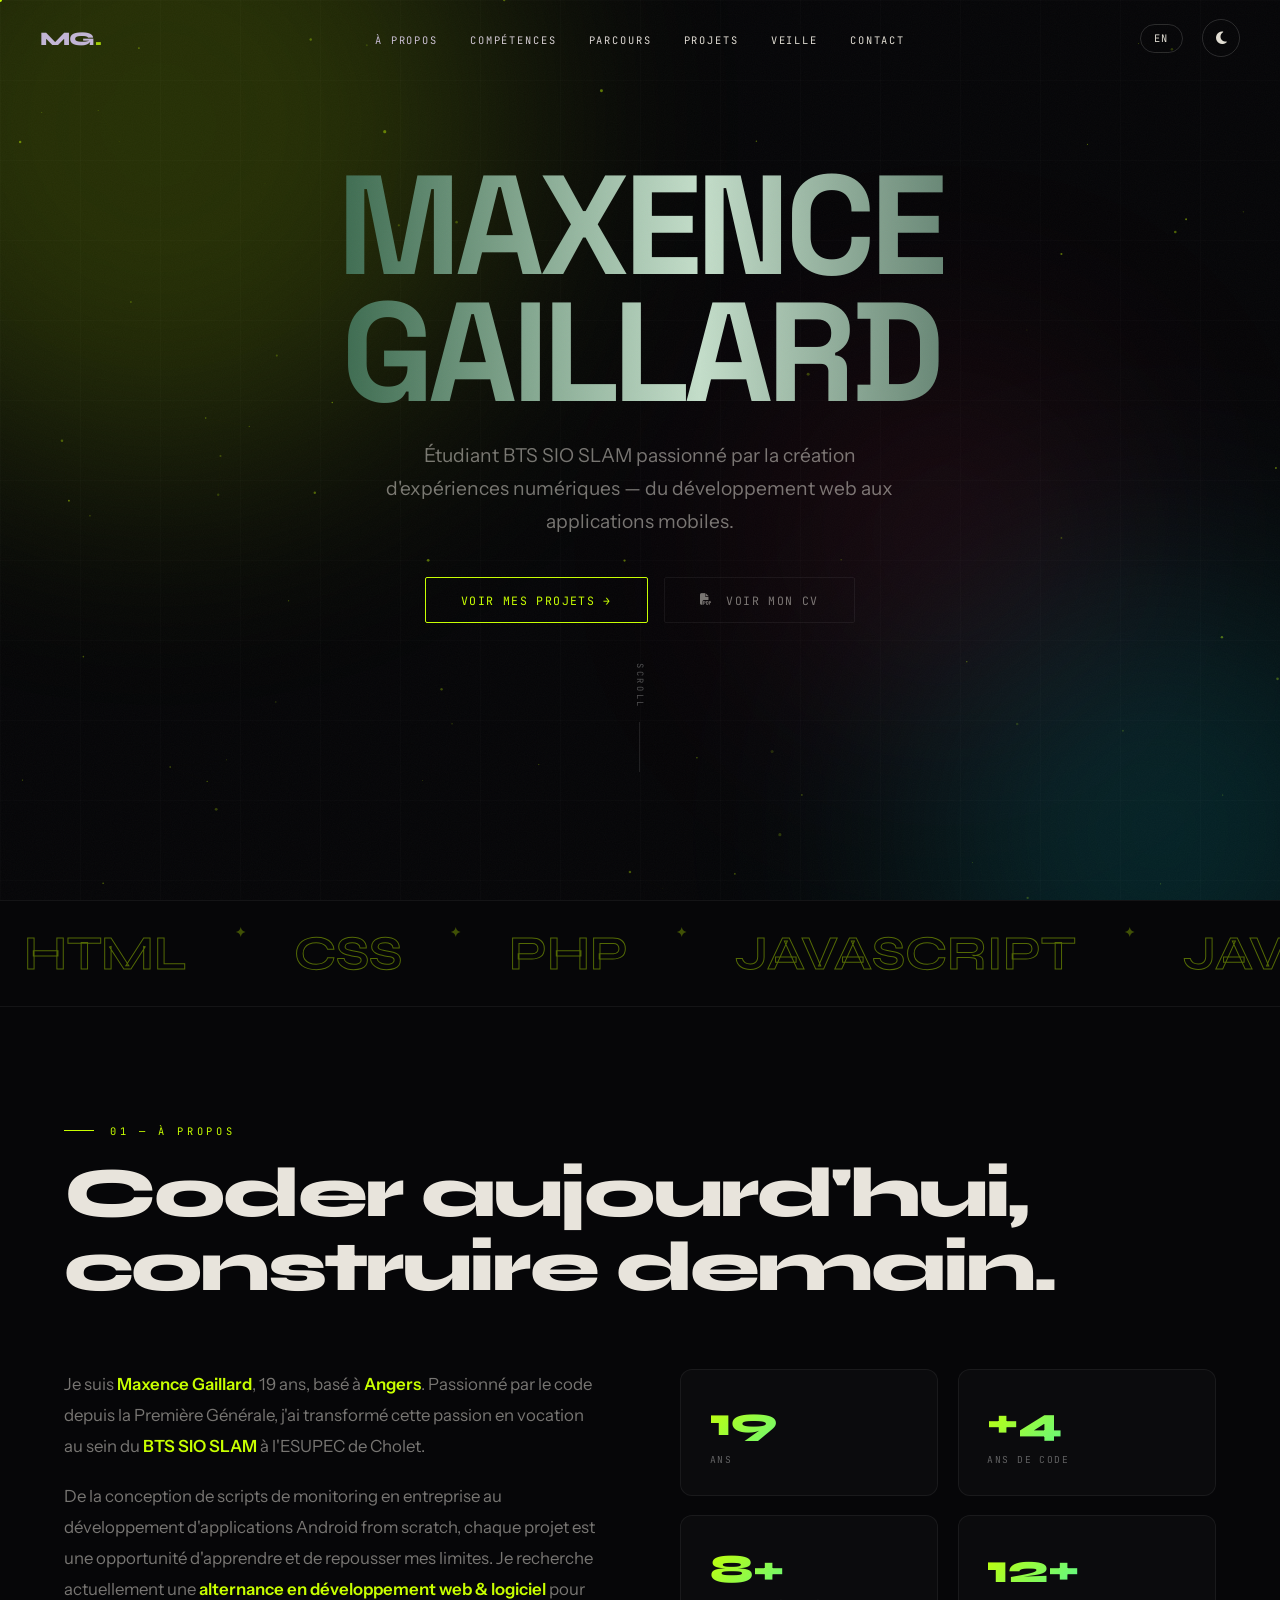
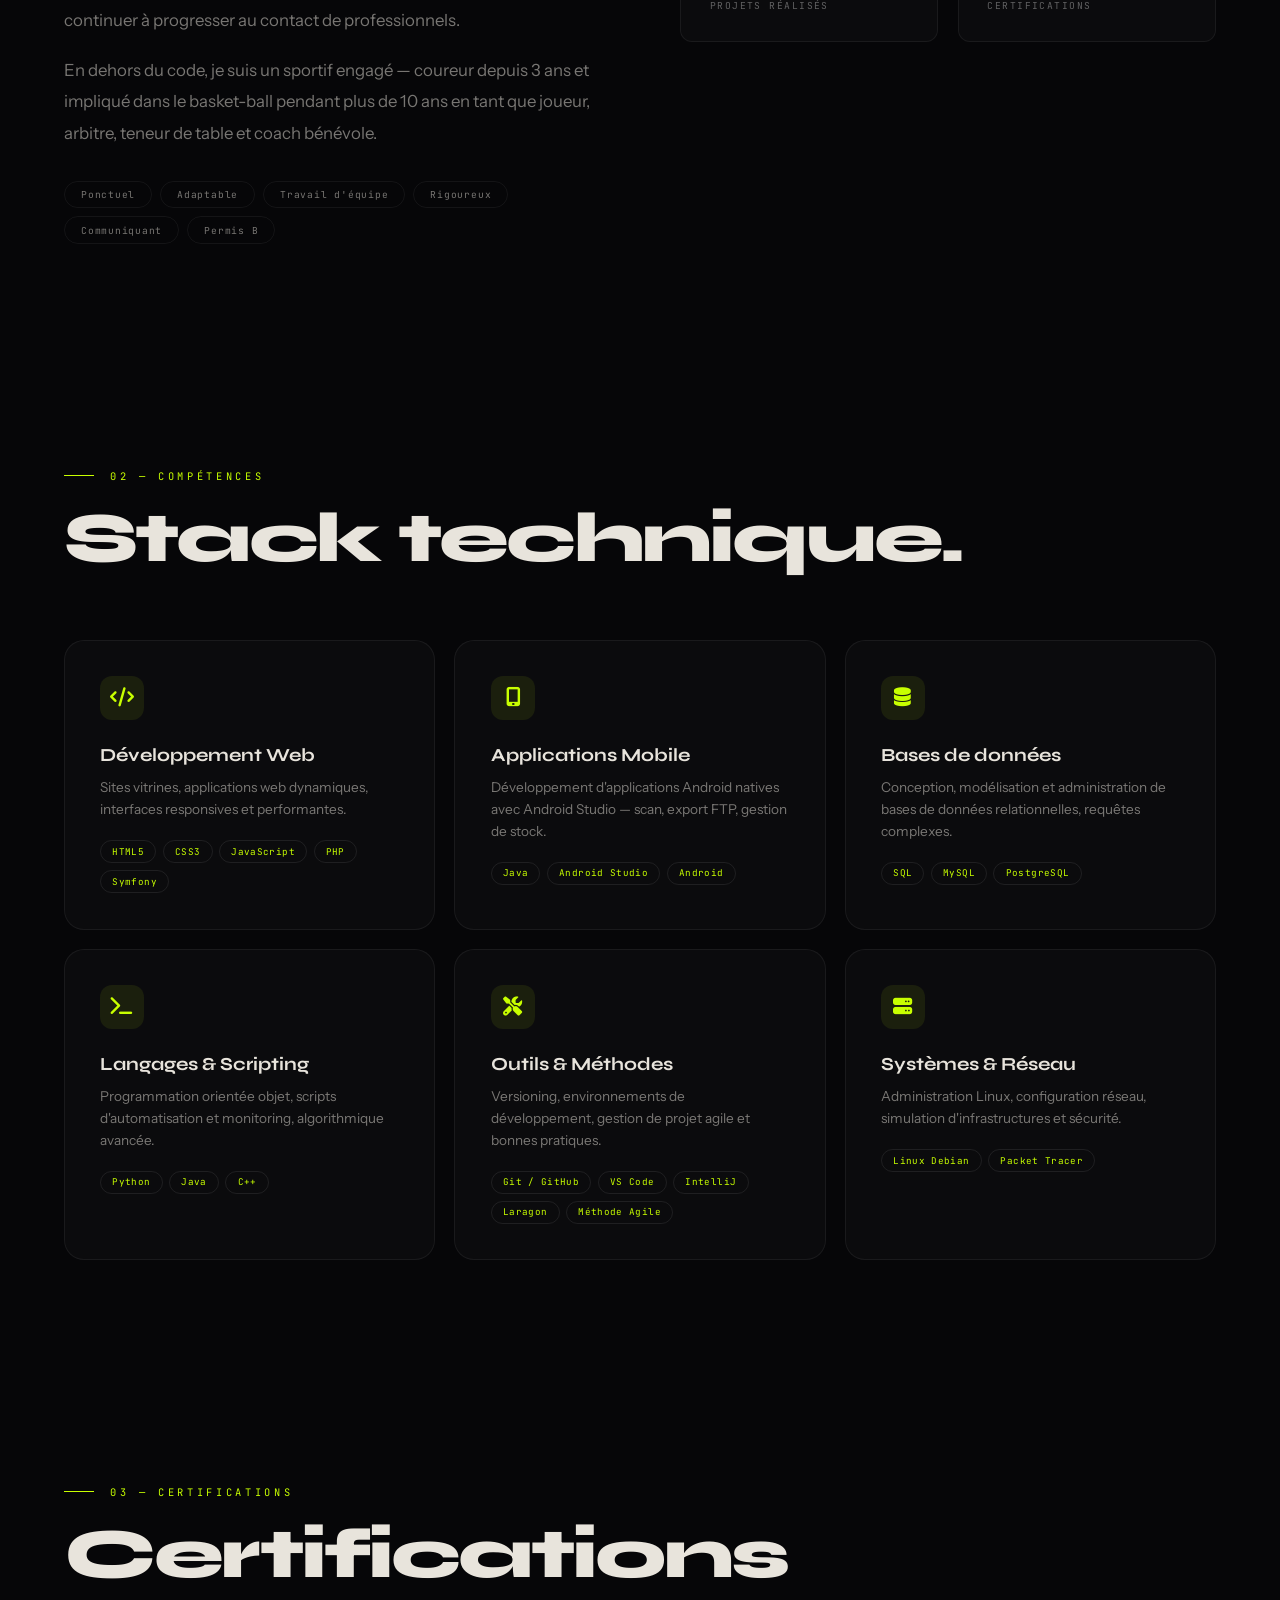
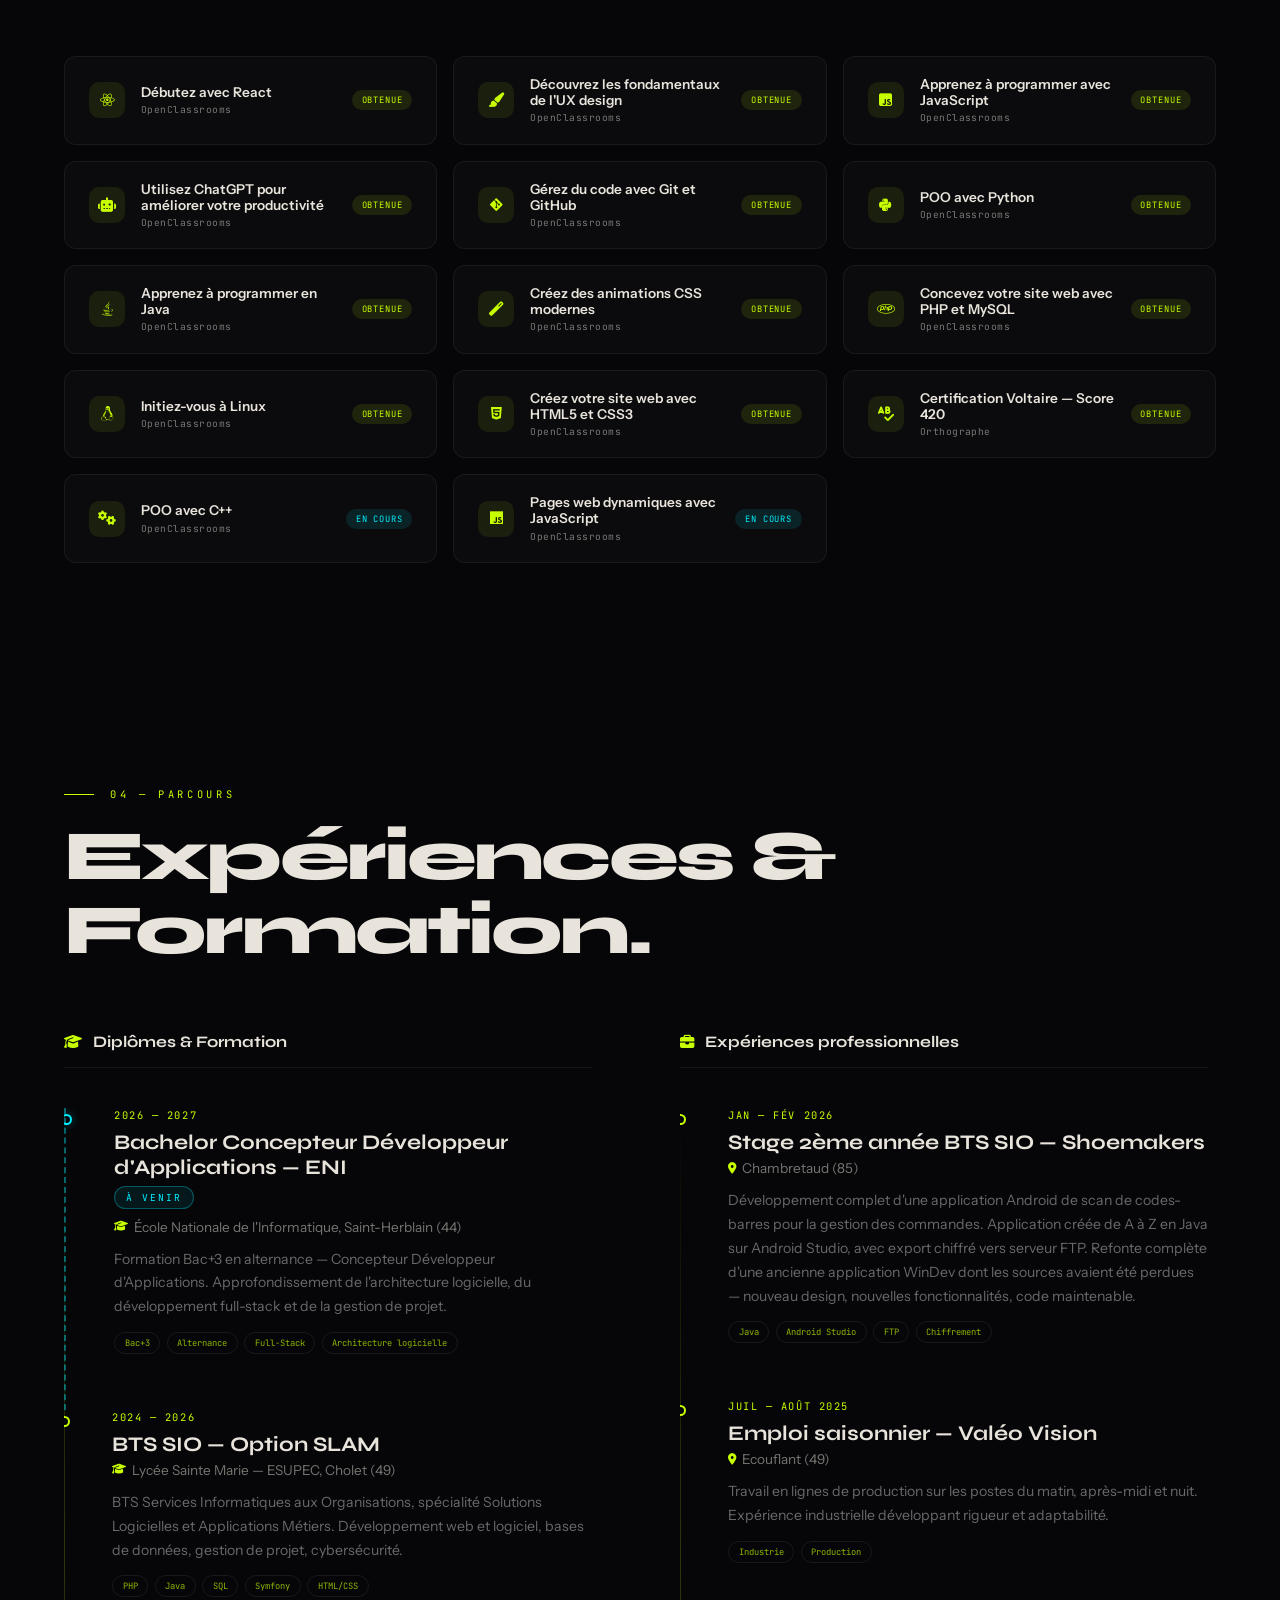
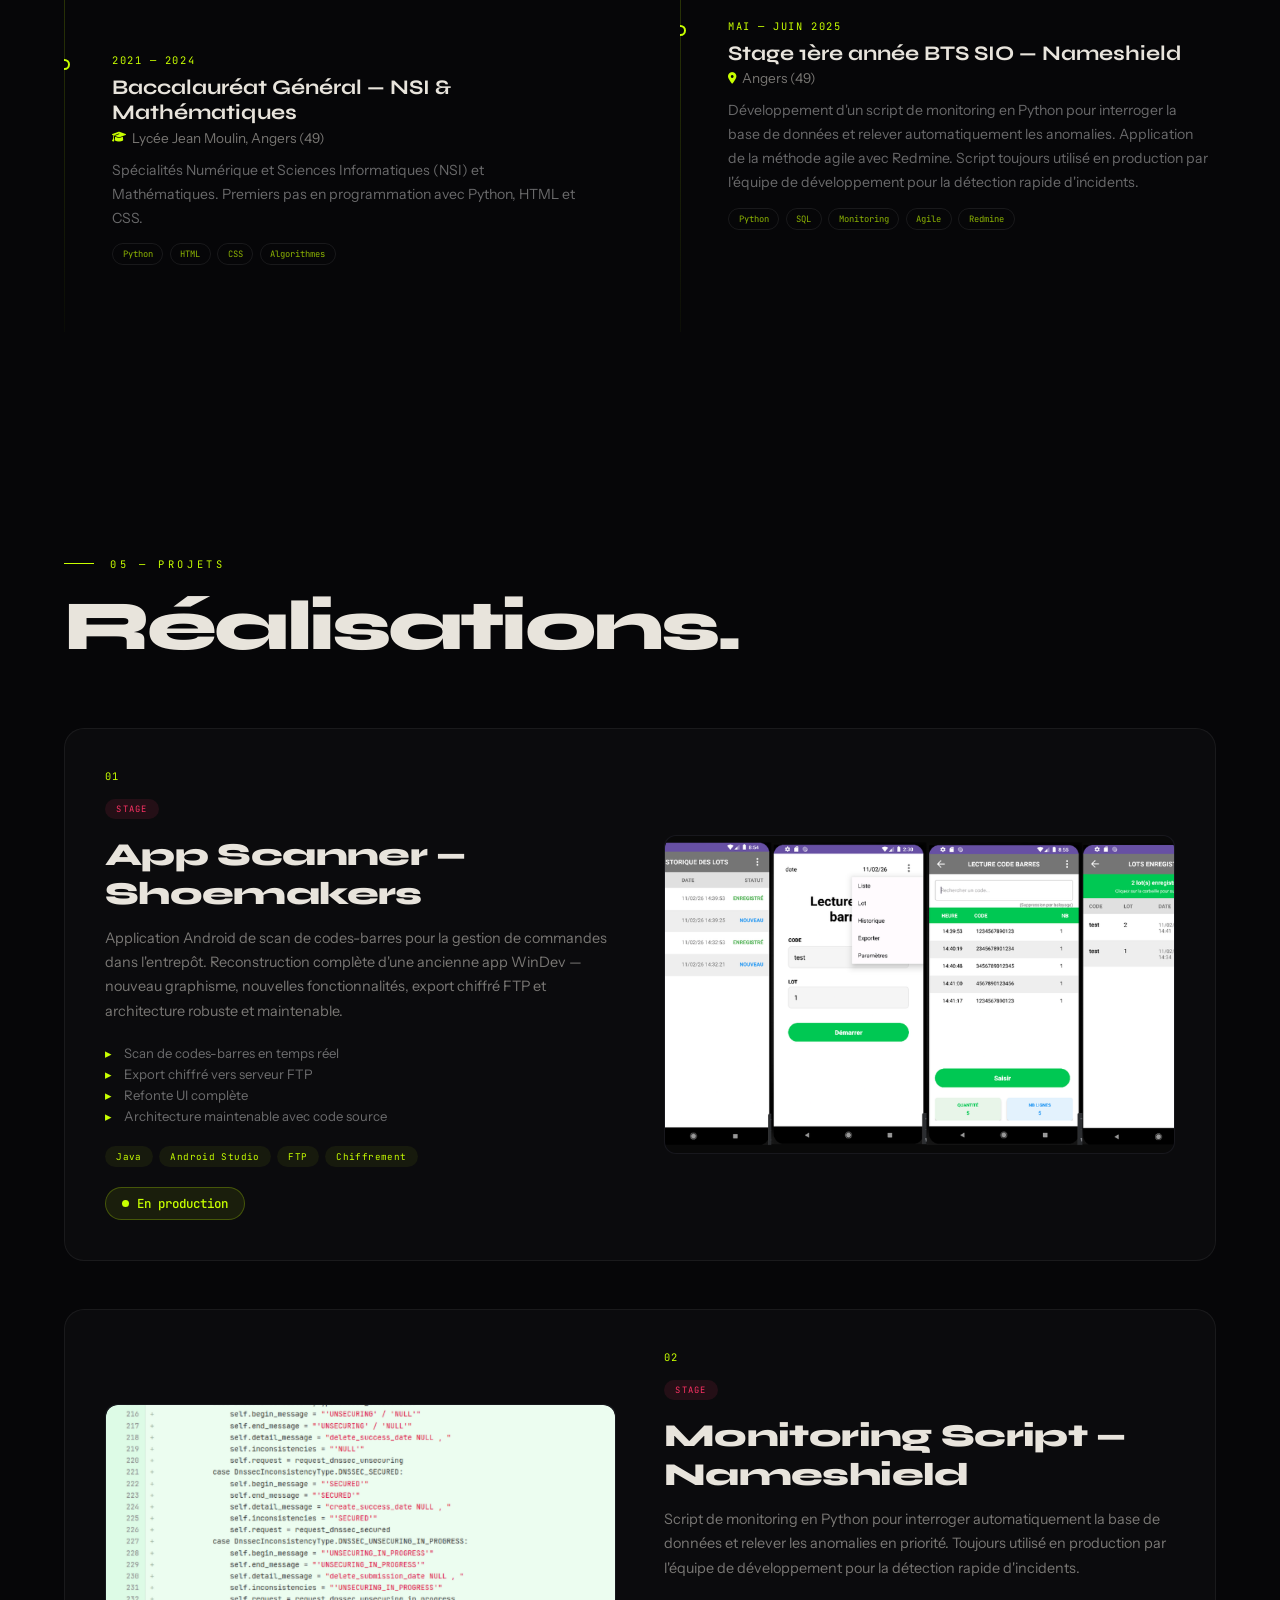
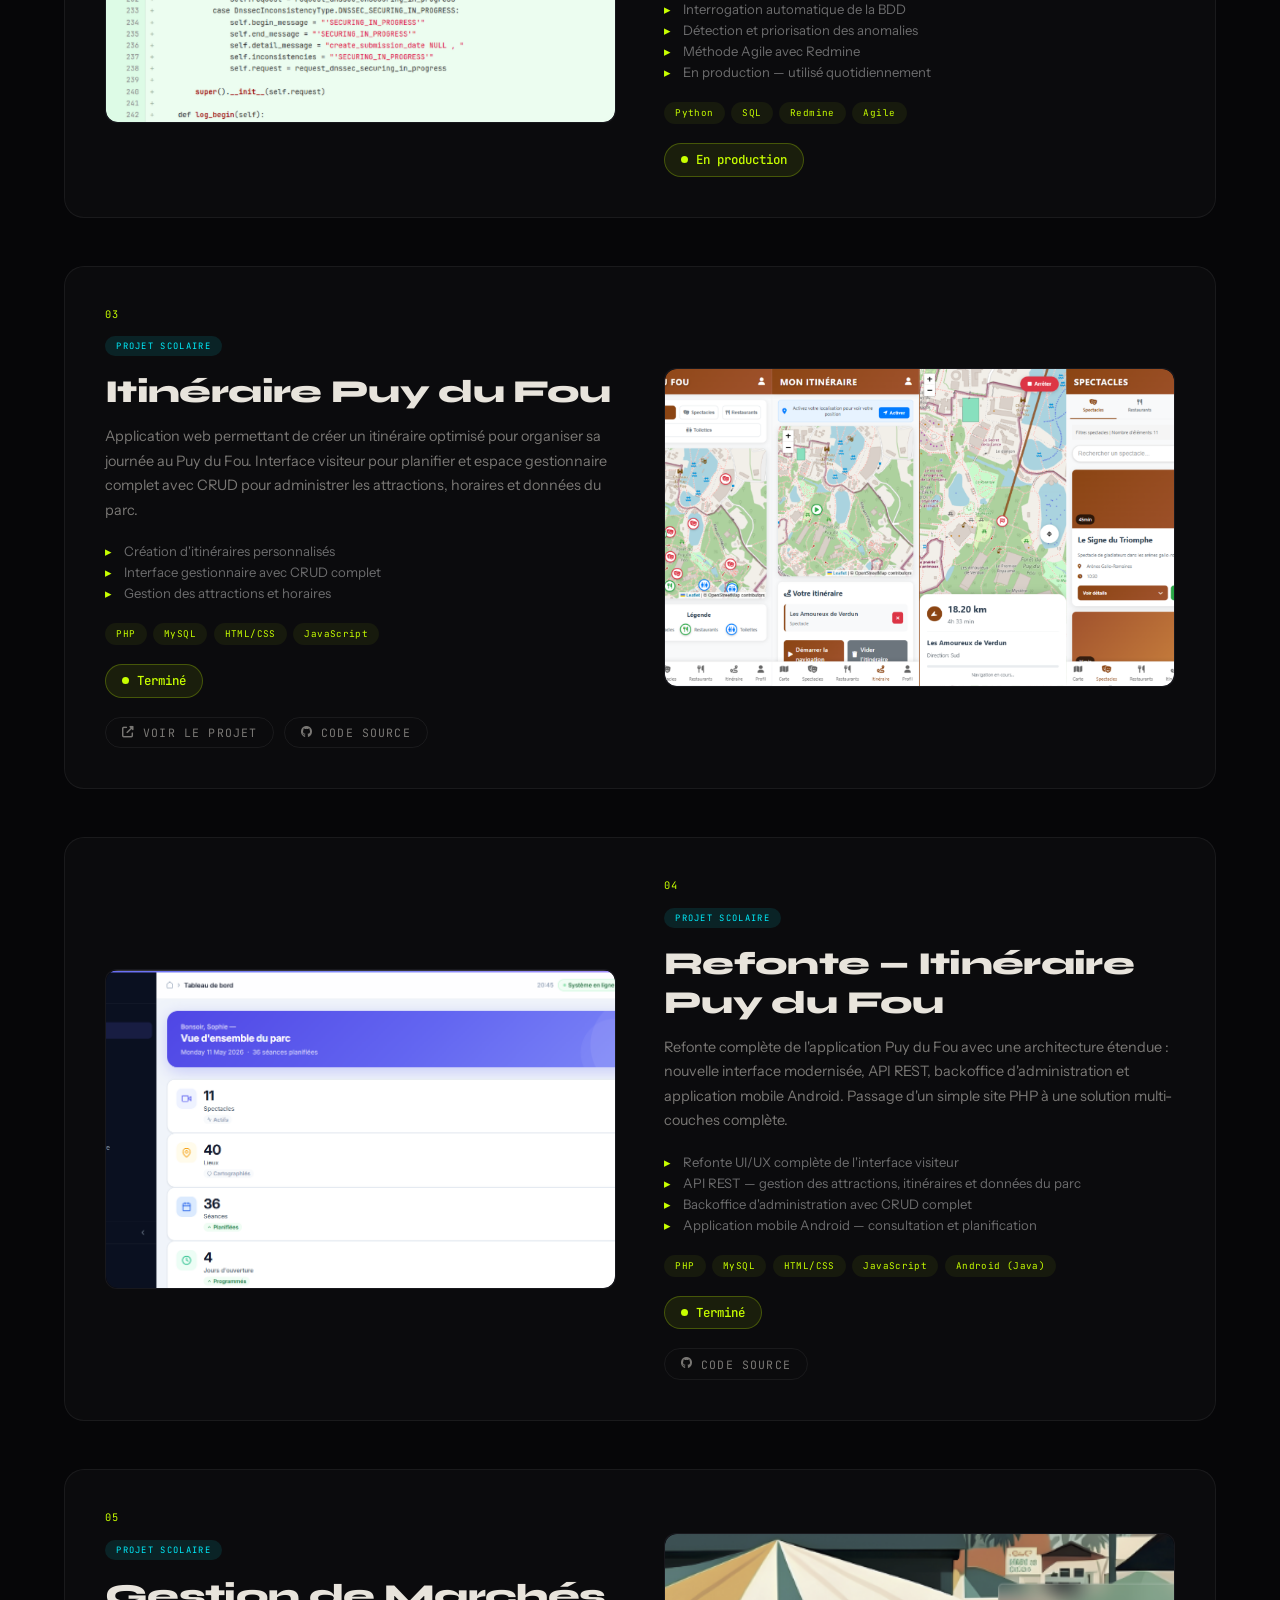
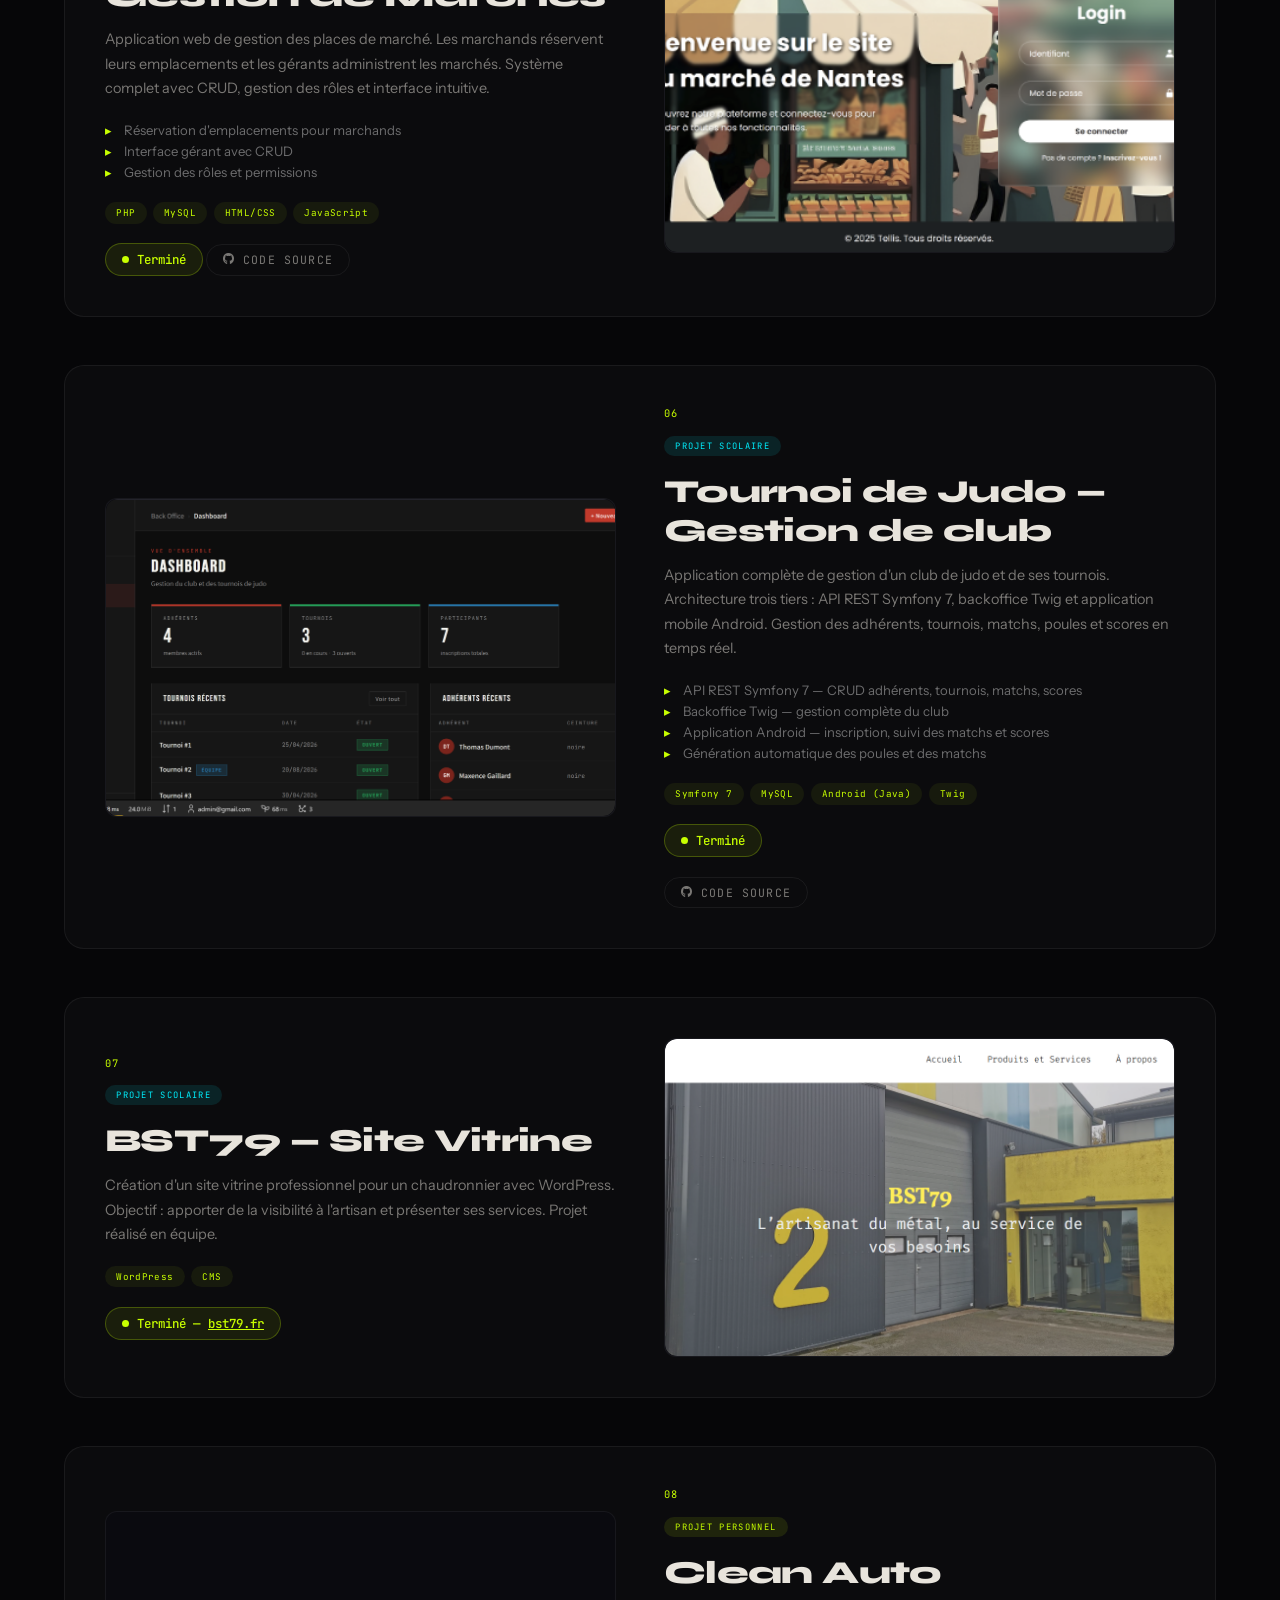
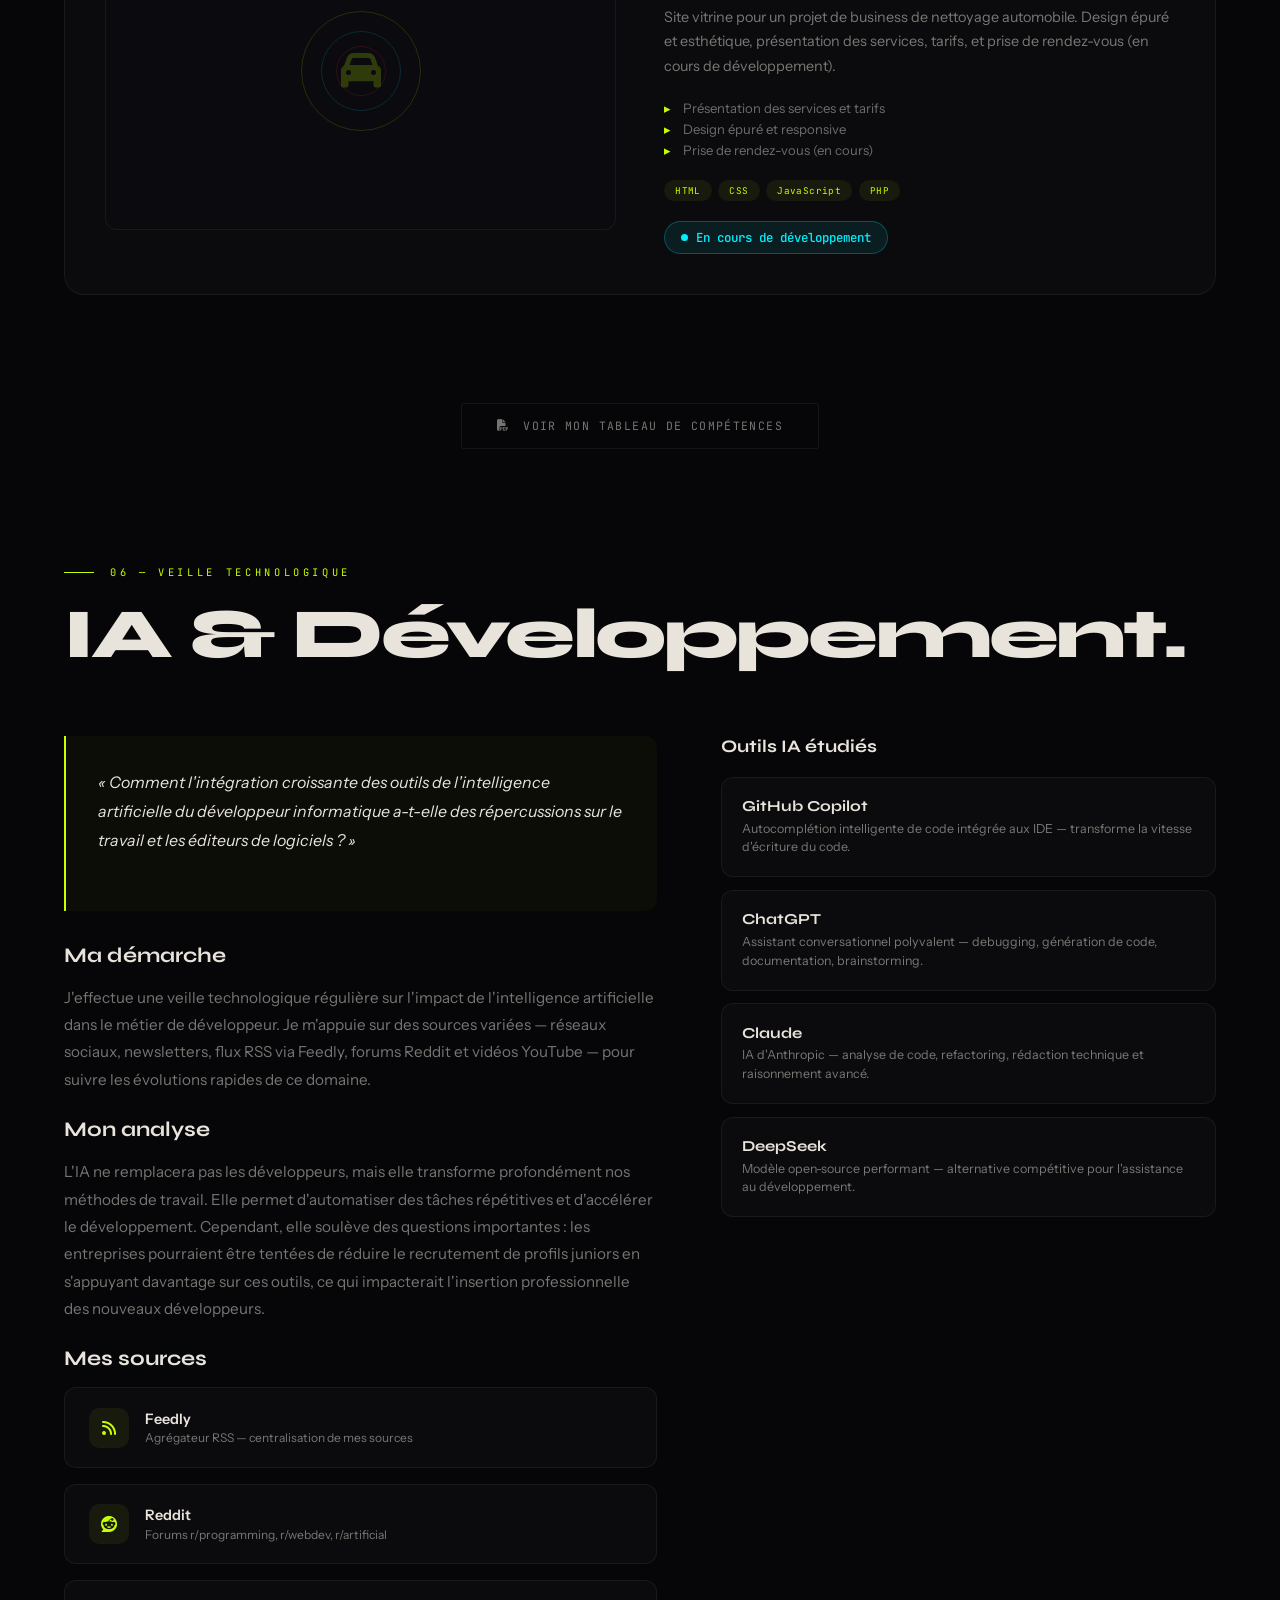
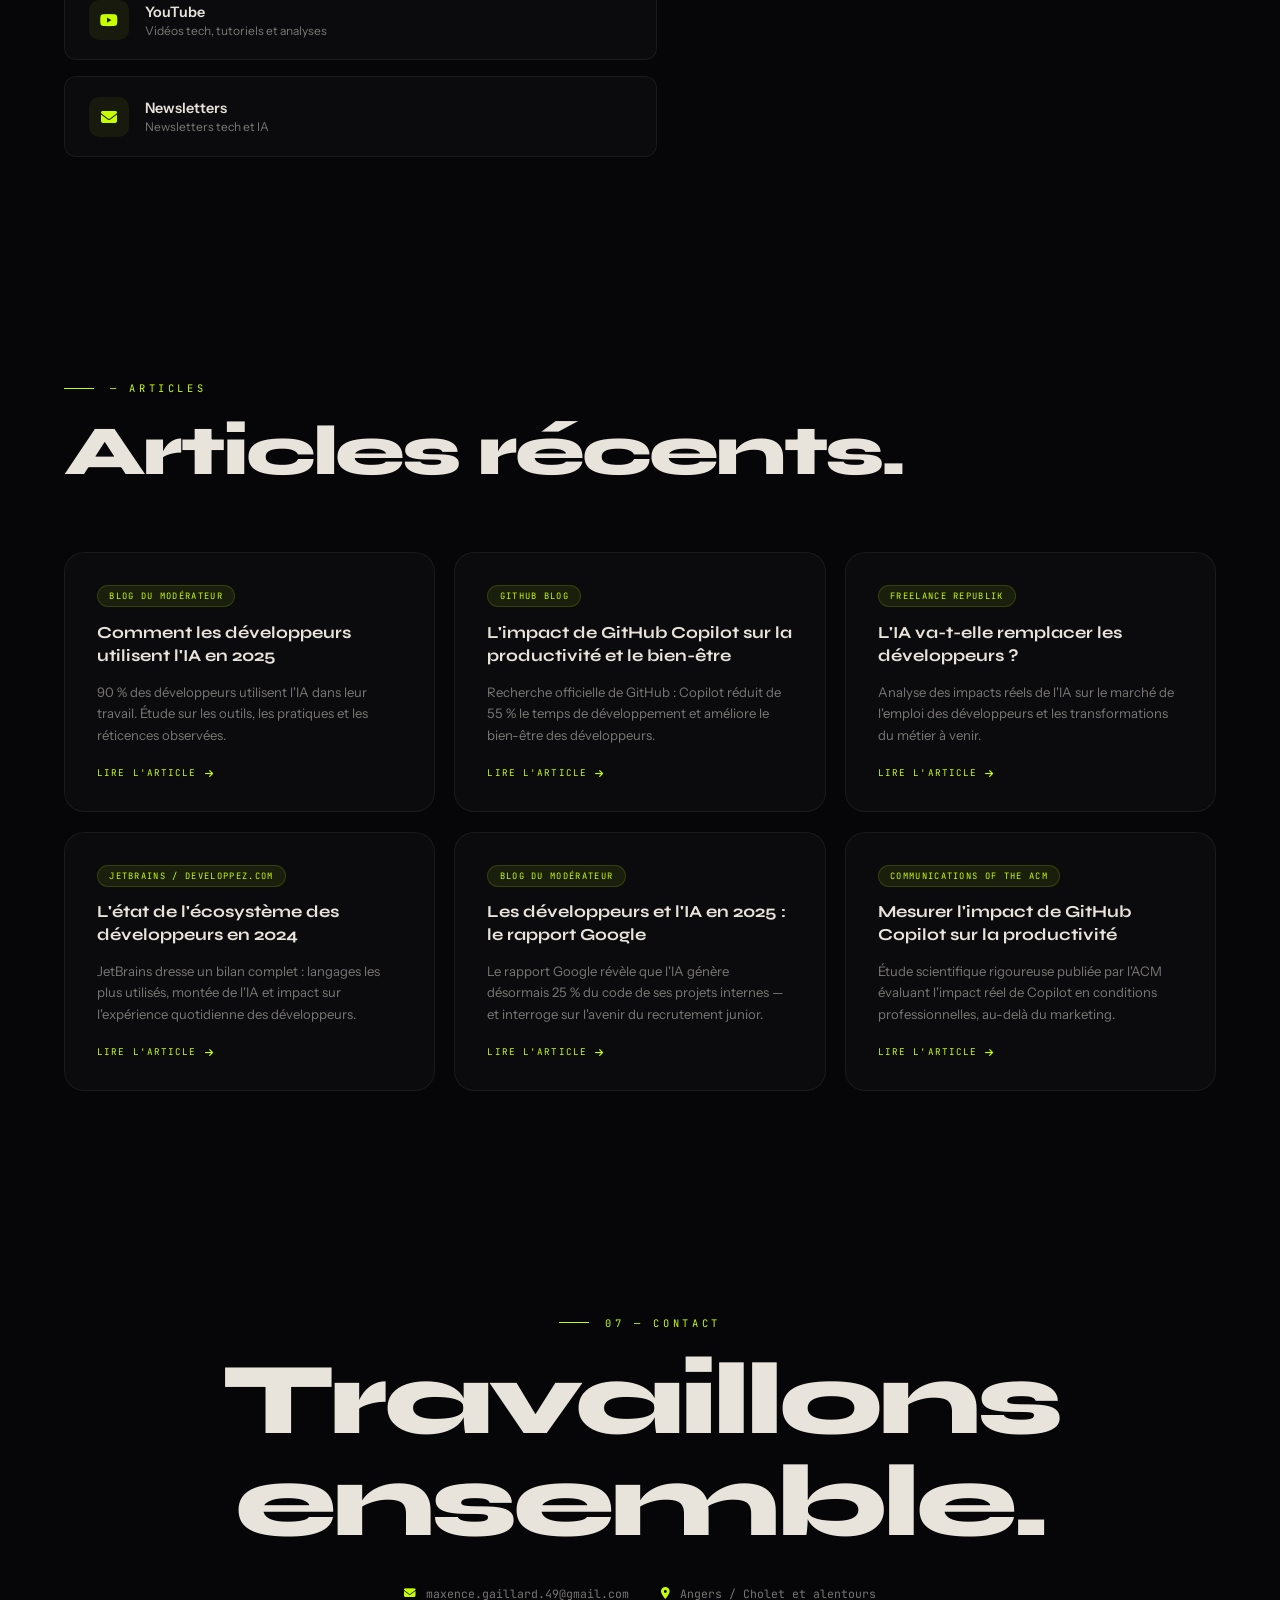
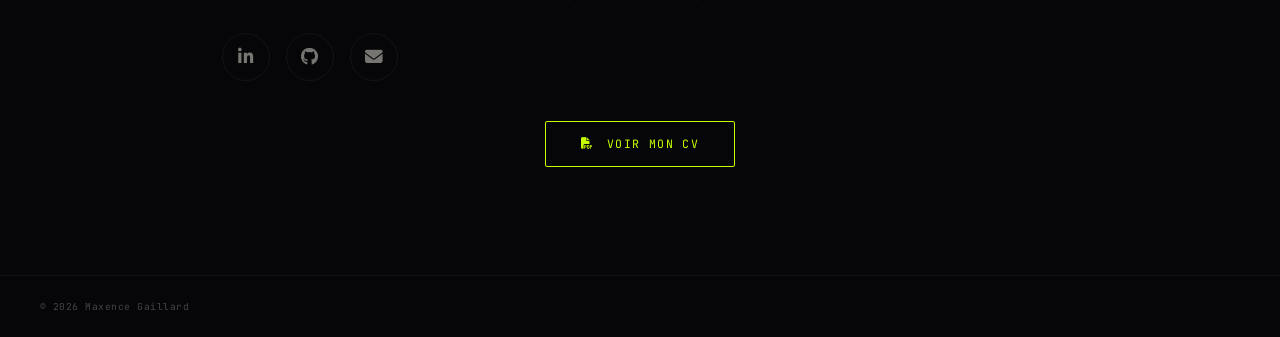
==== commit fbc32ea0: "refonte puydufou ajoutée" ====
--- a/index.html
+++ b/index.html
@@ -160,7 +160,7 @@
           <div class="stat-lbl" data-fr="ans de code" data-en="years coding">ans de code</div>
         </div>
         <div class="stat reveal reveal-stagger" style="--i:2">
-          <div class="stat-val">7+</div>
+          <div class="stat-val">8+</div>
           <div class="stat-lbl" data-fr="projets réalisés" data-en="projects completed">projets réalisés</div>
         </div>
         <div class="stat reveal reveal-stagger" style="--i:3">
@@ -610,10 +610,41 @@
         </div>
       </div>
 
+      <!-- Project: Refonte Puy du Fou -->
+      <div class="project reveal">
+        <div class="project-info">
+          <div class="project-num">04</div>
+          <span class="project-type type-scolaire" data-fr="Projet scolaire" data-en="School project">Projet scolaire</span>
+          <h3 class="project-name" data-fr="Refonte — Itinéraire Puy du Fou" data-en="Redesign — Puy du Fou Itinerary">Refonte — Itinéraire Puy du Fou</h3>
+          <p class="project-desc"
+            data-fr="Refonte complète de l'application Puy du Fou avec une architecture étendue : nouvelle interface modernisée, API REST, backoffice d'administration et application mobile Android. Passage d'un simple site PHP à une solution multi-couches complète."
+            data-en="Complete redesign of the Puy du Fou app with an extended architecture: new modernized interface, REST API, admin backoffice, and Android mobile app. Evolved from a simple PHP site into a full multi-layer solution.">
+            Refonte complète de l'application Puy du Fou avec une architecture étendue : nouvelle interface modernisée, API REST, backoffice d'administration et application mobile Android. Passage d'un simple site PHP à une solution multi-couches complète.</p>
+          <ul class="project-features">
+            <li data-fr="Refonte UI/UX complète de l'interface visiteur" data-en="Full UI/UX redesign of the visitor interface">Refonte UI/UX complète de l'interface visiteur</li>
+            <li data-fr="API REST — gestion des attractions, itinéraires et données du parc" data-en="REST API — management of attractions, itineraries and park data">API REST — gestion des attractions, itinéraires et données du parc</li>
+            <li data-fr="Backoffice d'administration avec CRUD complet" data-en="Admin backoffice with full CRUD">Backoffice d'administration avec CRUD complet</li>
+            <li data-fr="Application mobile Android — consultation et planification" data-en="Android mobile app — browsing and planning">Application mobile Android — consultation et planification</li>
+          </ul>
+          <div class="project-tech"><span>PHP</span><span>MySQL</span><span>HTML/CSS</span><span>JavaScript</span><span>Android (Java)</span></div>
+          <div class="project-status">
+            <div class="dot-status"></div> <span data-fr="Terminé" data-en="Completed">Terminé</span>
+          </div>
+          <div class="project-links">
+            <a href="https://github.com/maxs-gld/ppe-puy-du-fou" target="_blank" class="btn-source" data-fr="<i class='fab fa-github'></i> Code source" data-en="<i class='fab fa-github'></i> Source code"><i class="fab fa-github"></i> Code source</a>
+          </div>
+        </div>
+        <div class="project-visual">
+          <div class="project-visual-inner">
+            <img src="images/puydufou2.png" alt="Refonte — Itinéraire Puy du Fou" class="project-screenshot">
+          </div>
+        </div>
+      </div>
+
       <!-- Project: AP2 - Gestion Marchés -->
       <div class="project reveal">
         <div class="project-info">
-          <div class="project-num">04</div>
+          <div class="project-num">05</div>
           <span class="project-type type-scolaire" data-fr="Projet scolaire" data-en="School project">Projet
             scolaire</span>
           <h3 class="project-name" data-fr="Gestion de Marchés" data-en="Market Management">Gestion de Marchés</h3>
@@ -646,7 +677,7 @@
       <!-- Project: Tournoi de Judo -->
       <div class="project reveal">
         <div class="project-info">
-          <div class="project-num">05</div>
+          <div class="project-num">06</div>
           <span class="project-type type-scolaire" data-fr="Projet scolaire" data-en="School project">Projet scolaire</span>
           <h3 class="project-name" data-fr="Tournoi de Judo — Gestion de club" data-en="Judo Tournament — Club Management">Tournoi de Judo — Gestion de club</h3>
           <p class="project-desc"
@@ -677,7 +708,7 @@
       <!-- Project: AP1 - BST79 -->
       <div class="project reveal">
         <div class="project-info">
-          <div class="project-num">06</div>
+          <div class="project-num">07</div>
           <span class="project-type type-scolaire" data-fr="Projet scolaire" data-en="School project">Projet
             scolaire</span>
           <h3 class="project-name">BST79 — Site Vitrine</h3>
@@ -703,7 +734,7 @@
       <!-- Project: Clean Auto -->
       <div class="project reveal">
         <div class="project-info">
-          <div class="project-num">07</div>
+          <div class="project-num">08</div>
           <span class="project-type type-perso" data-fr="Projet personnel" data-en="Personal project">Projet
             personnel</span>
           <h3 class="project-name">Clean Auto</h3>
